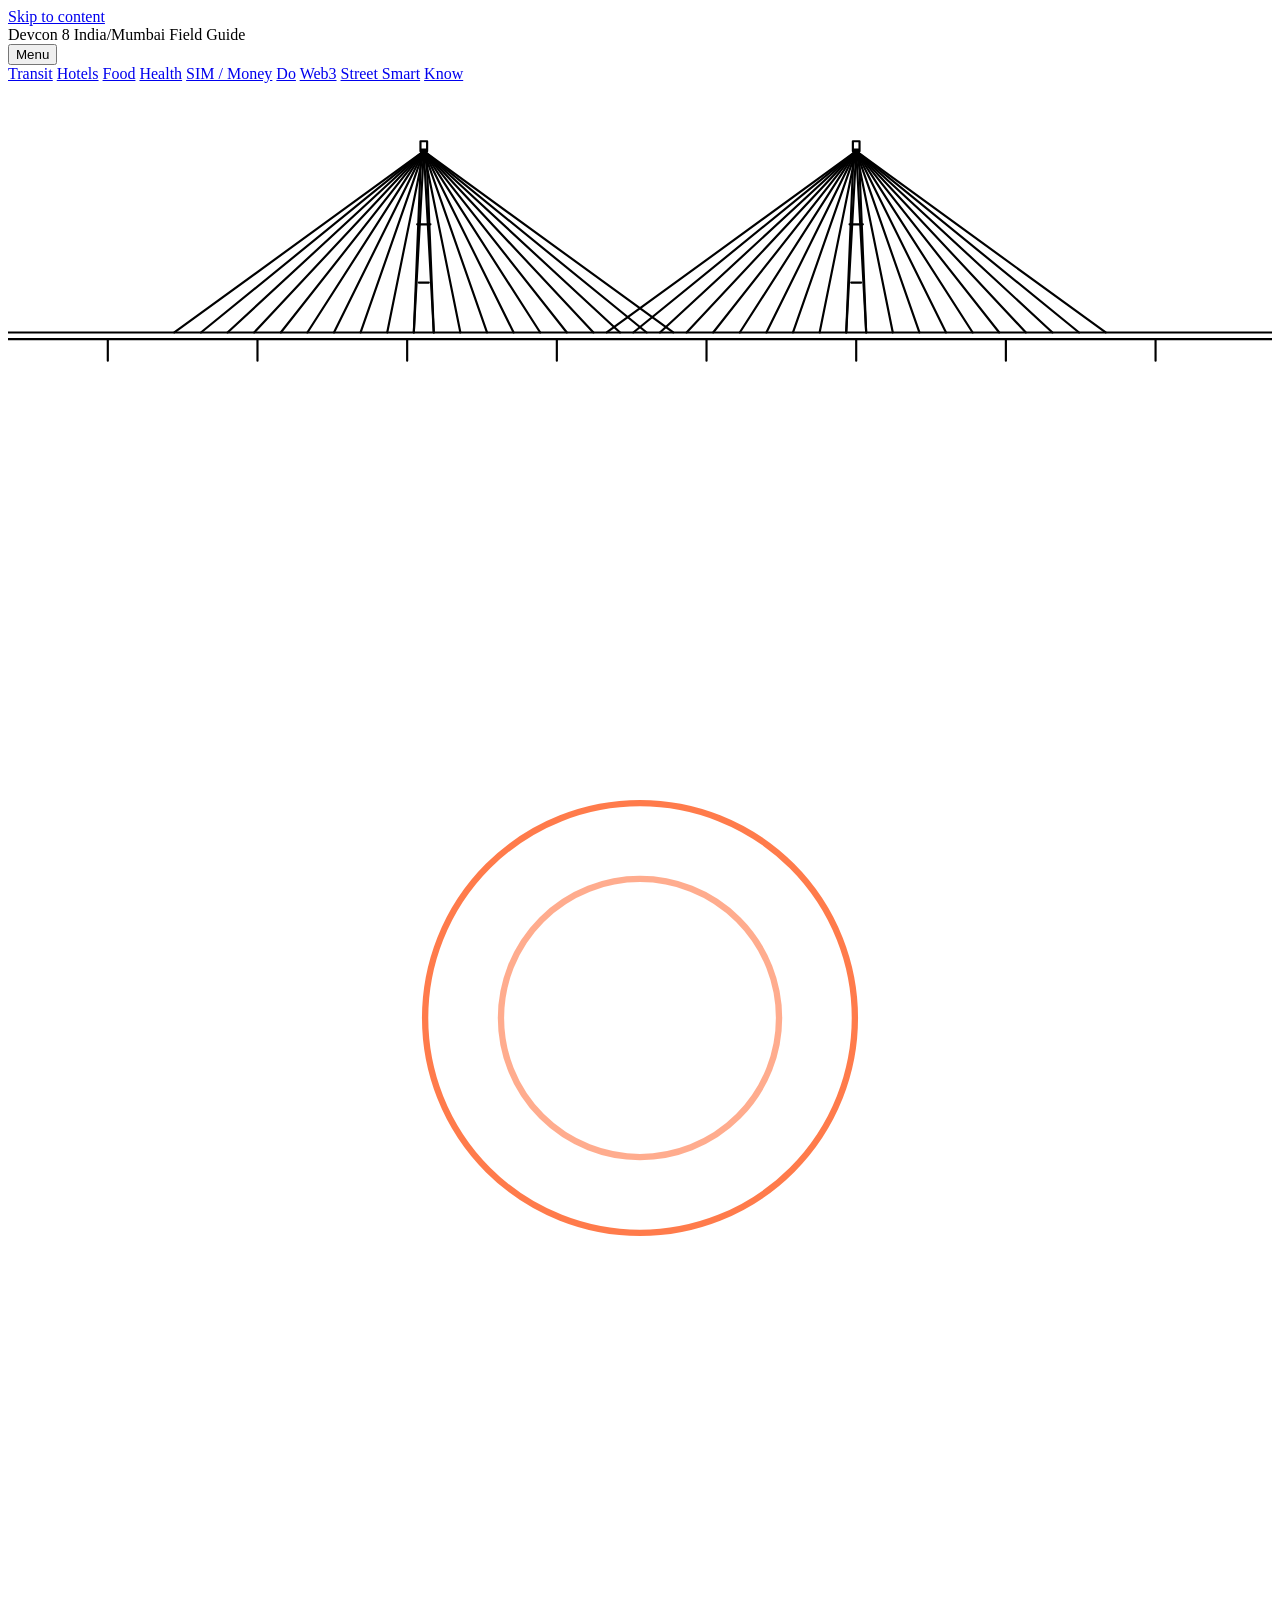
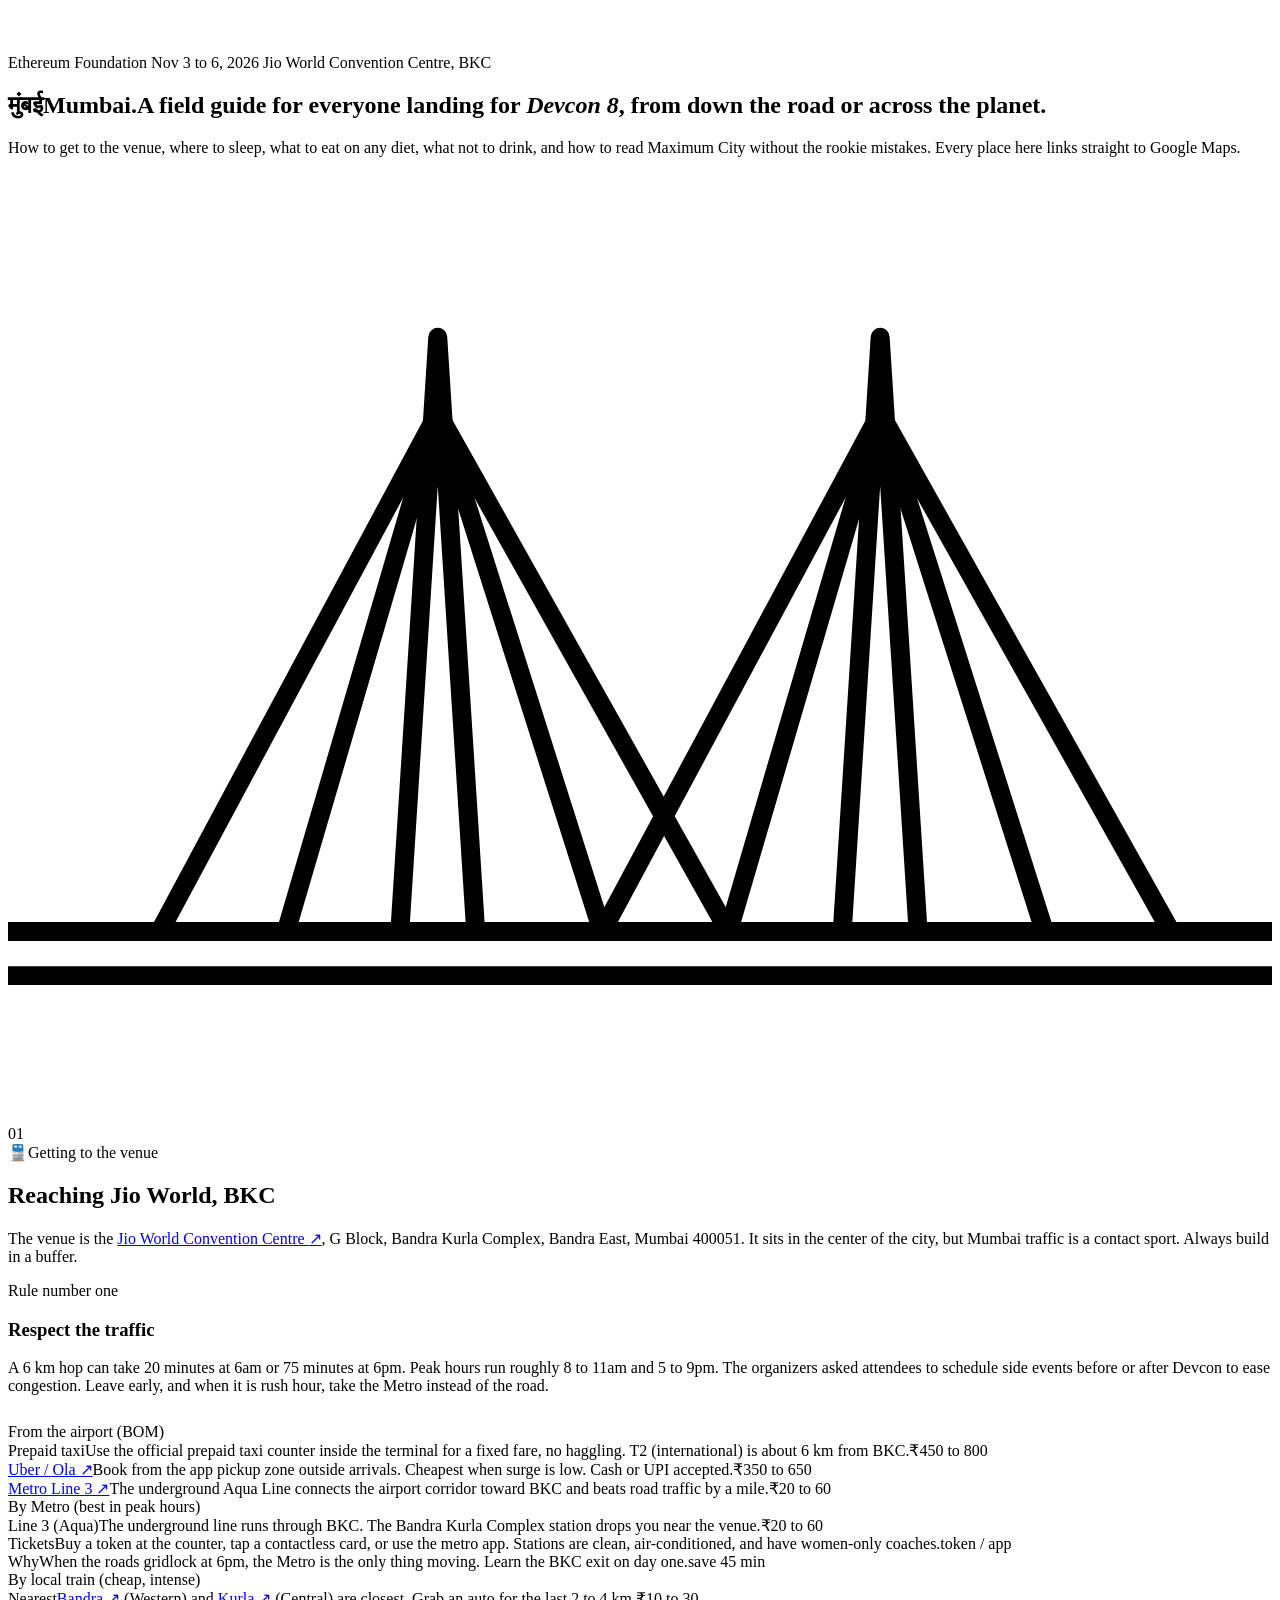
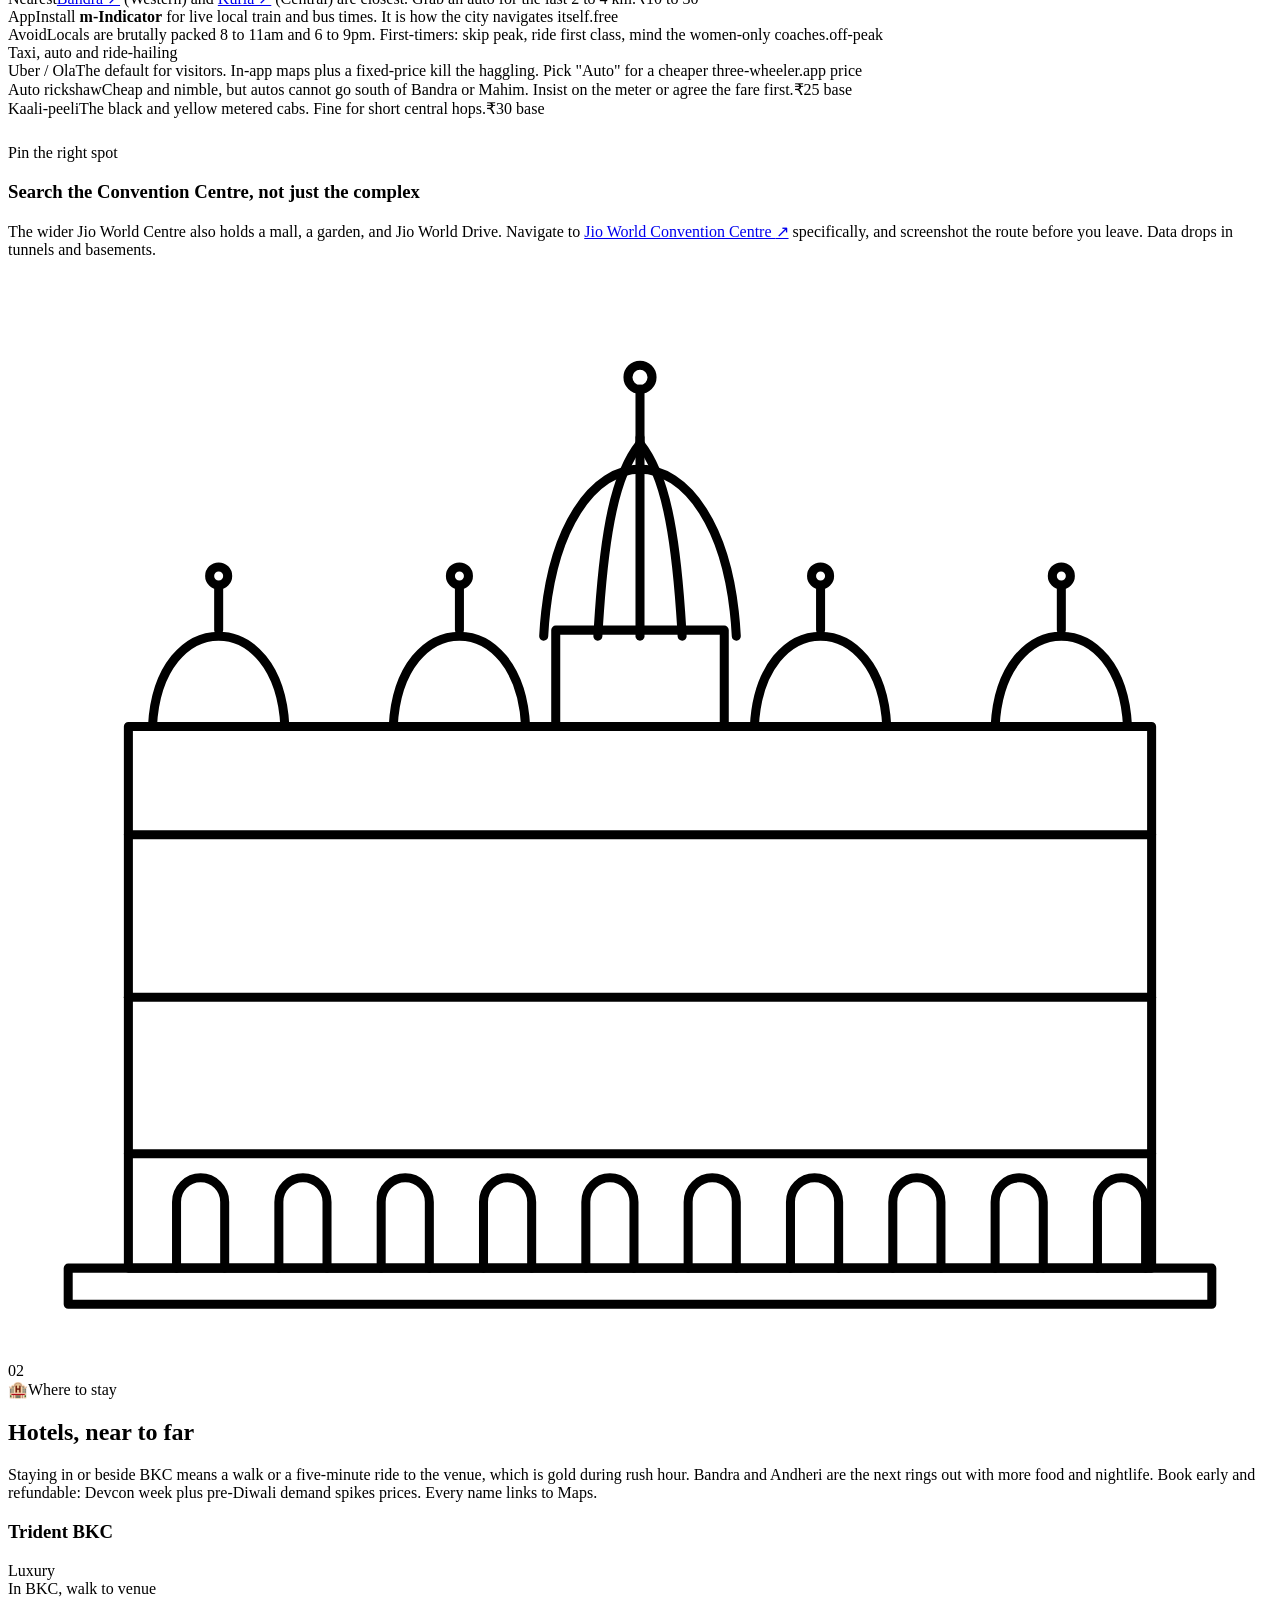
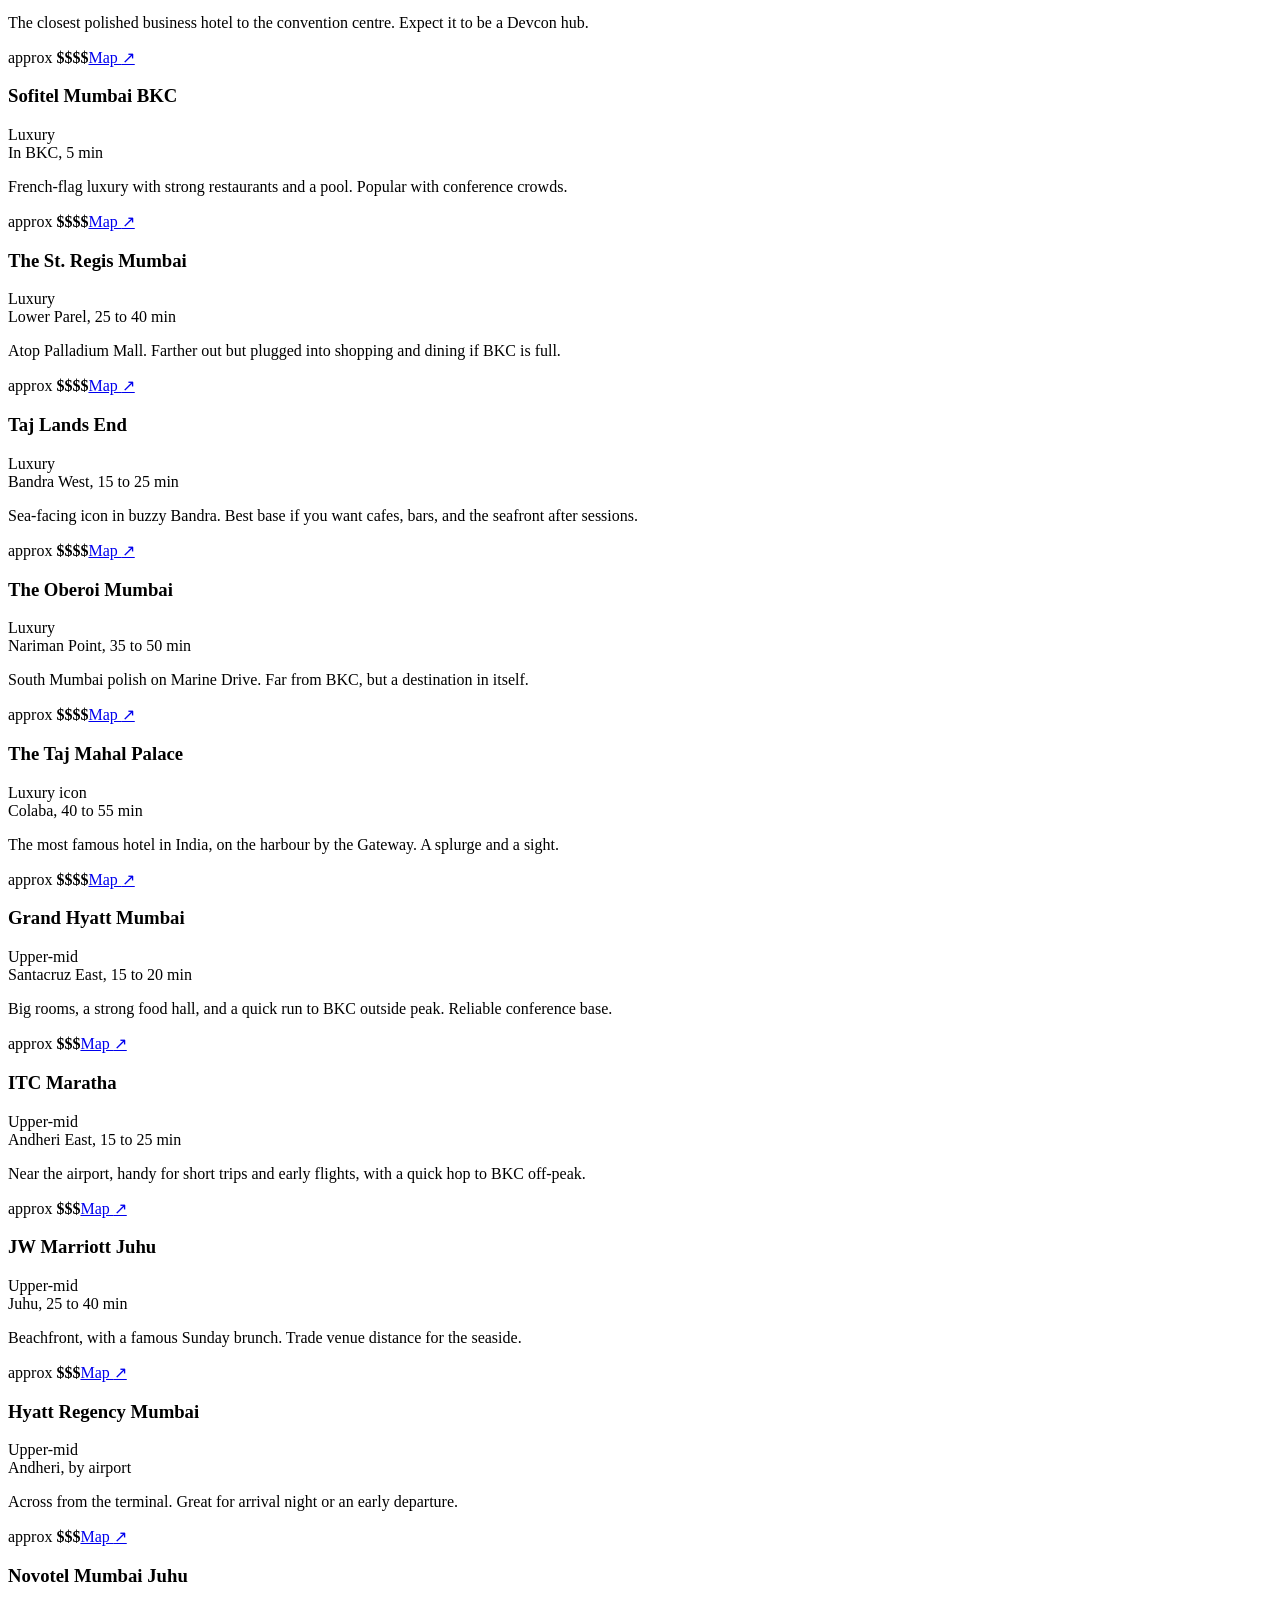
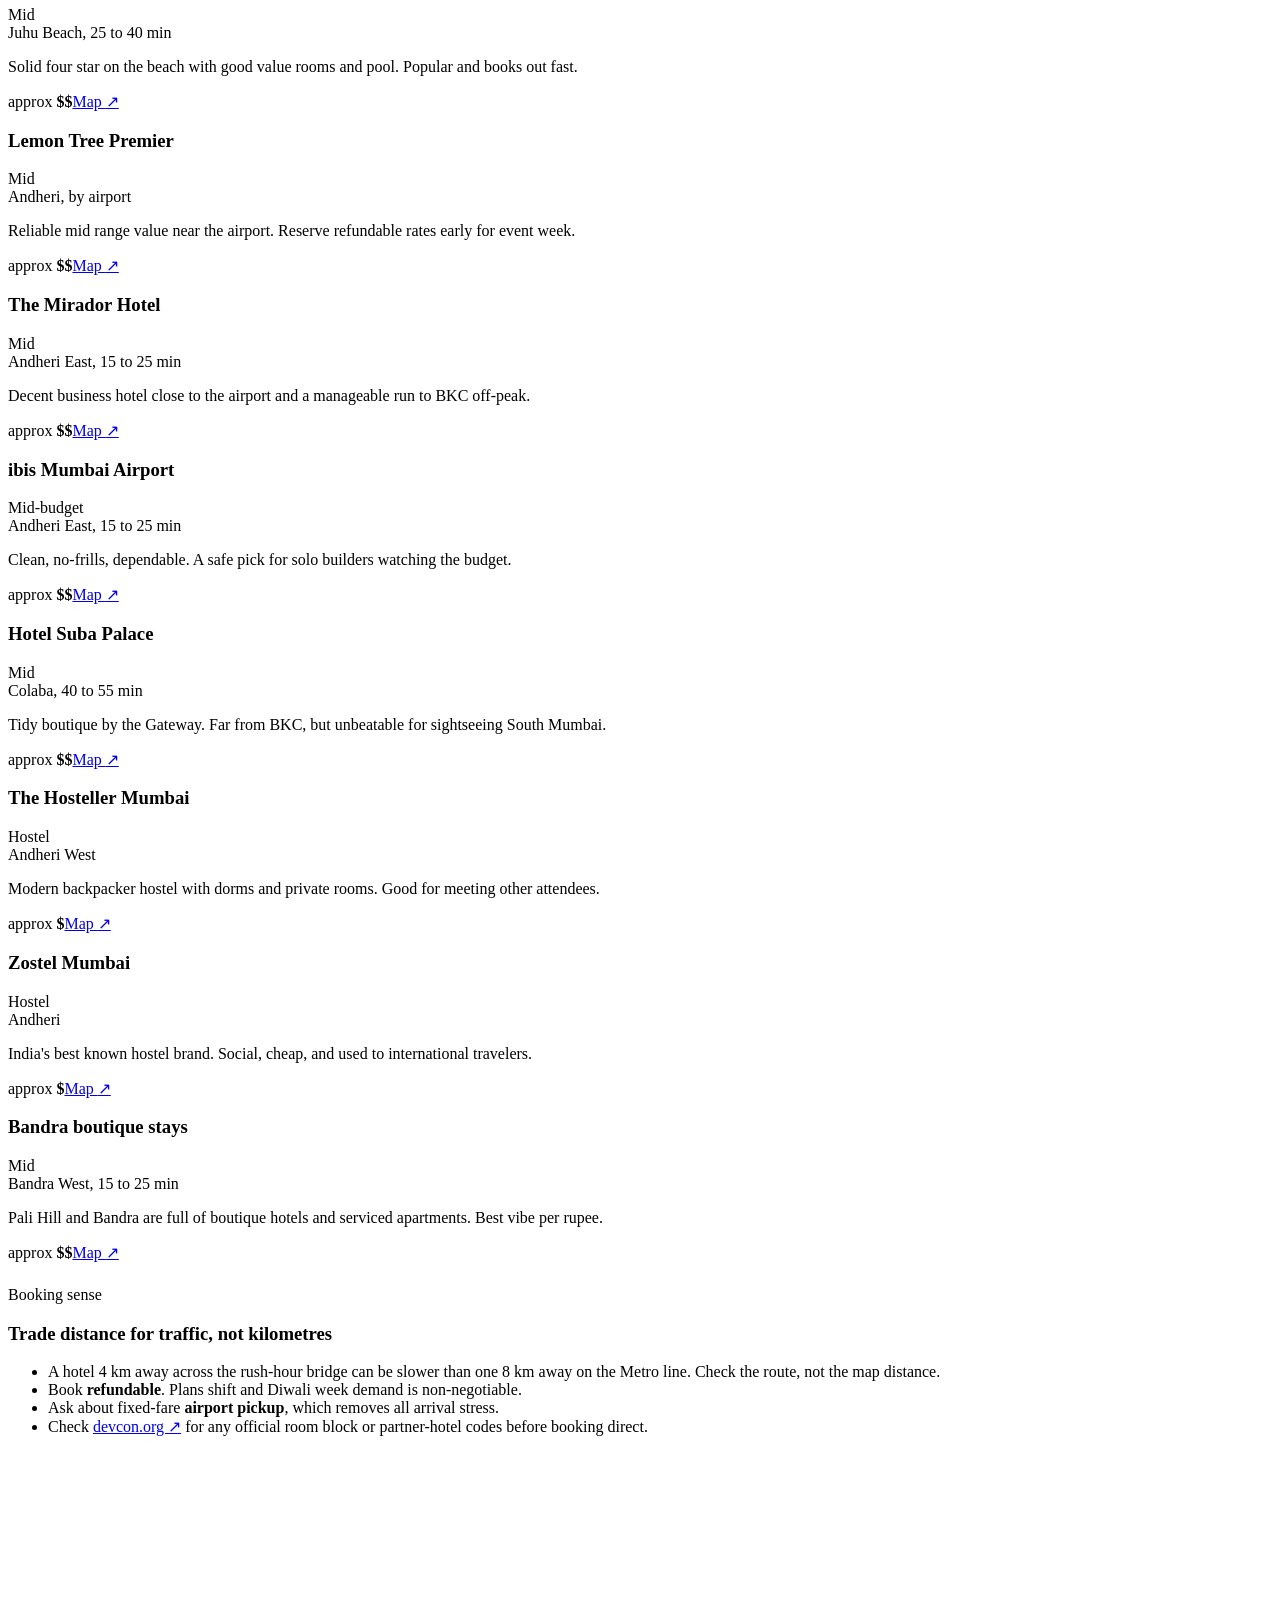
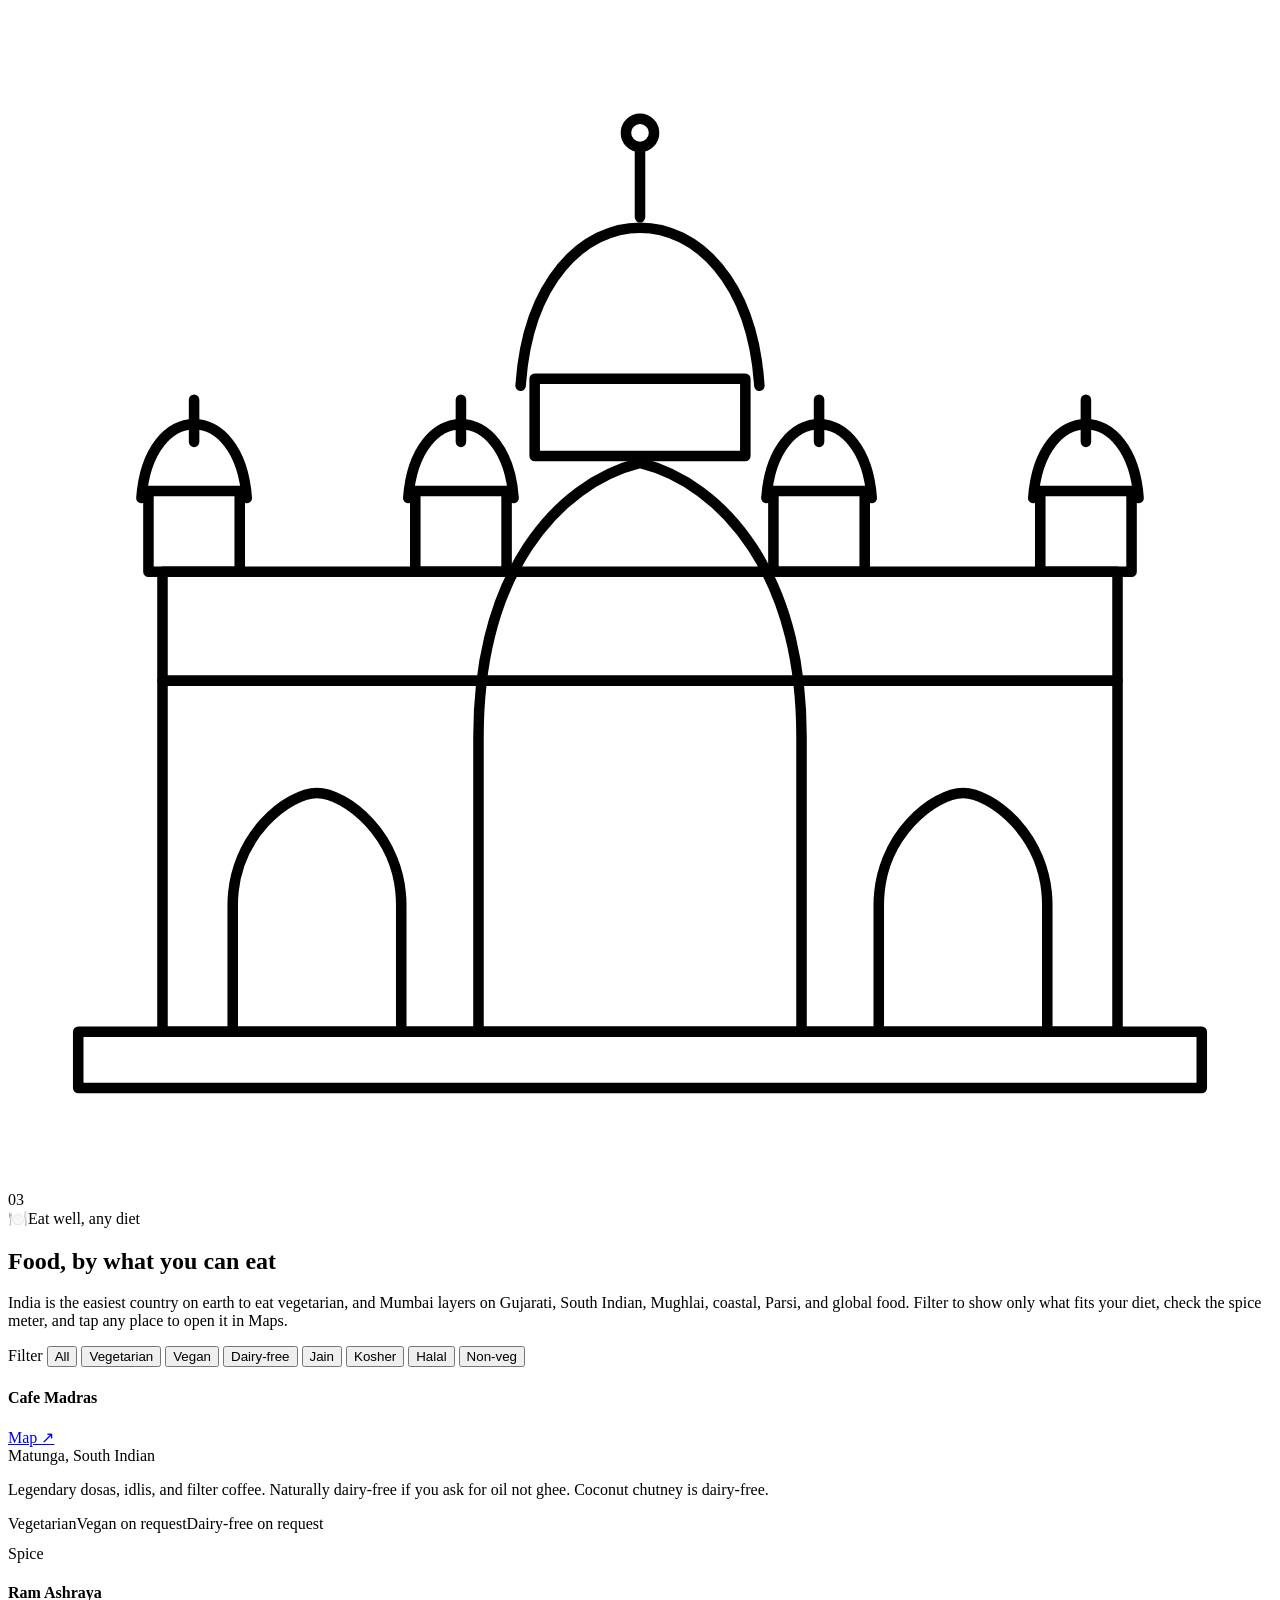
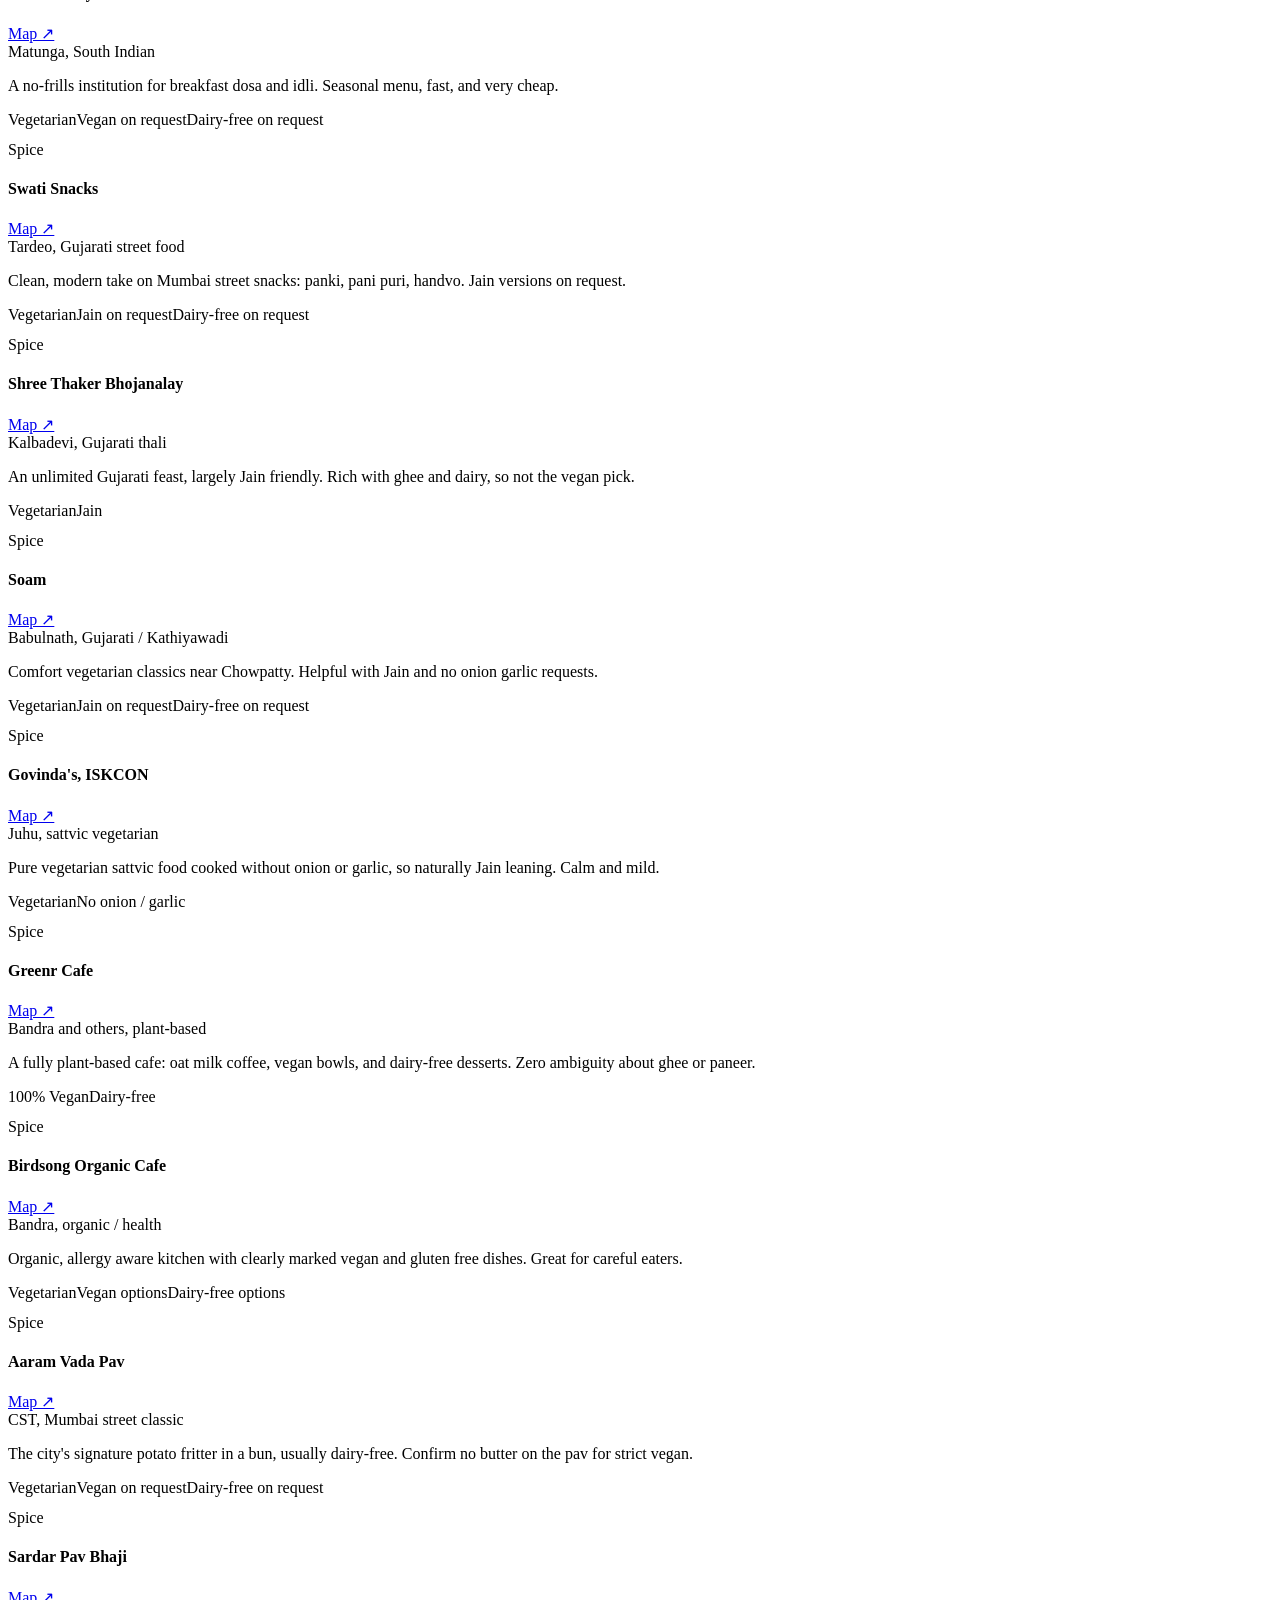
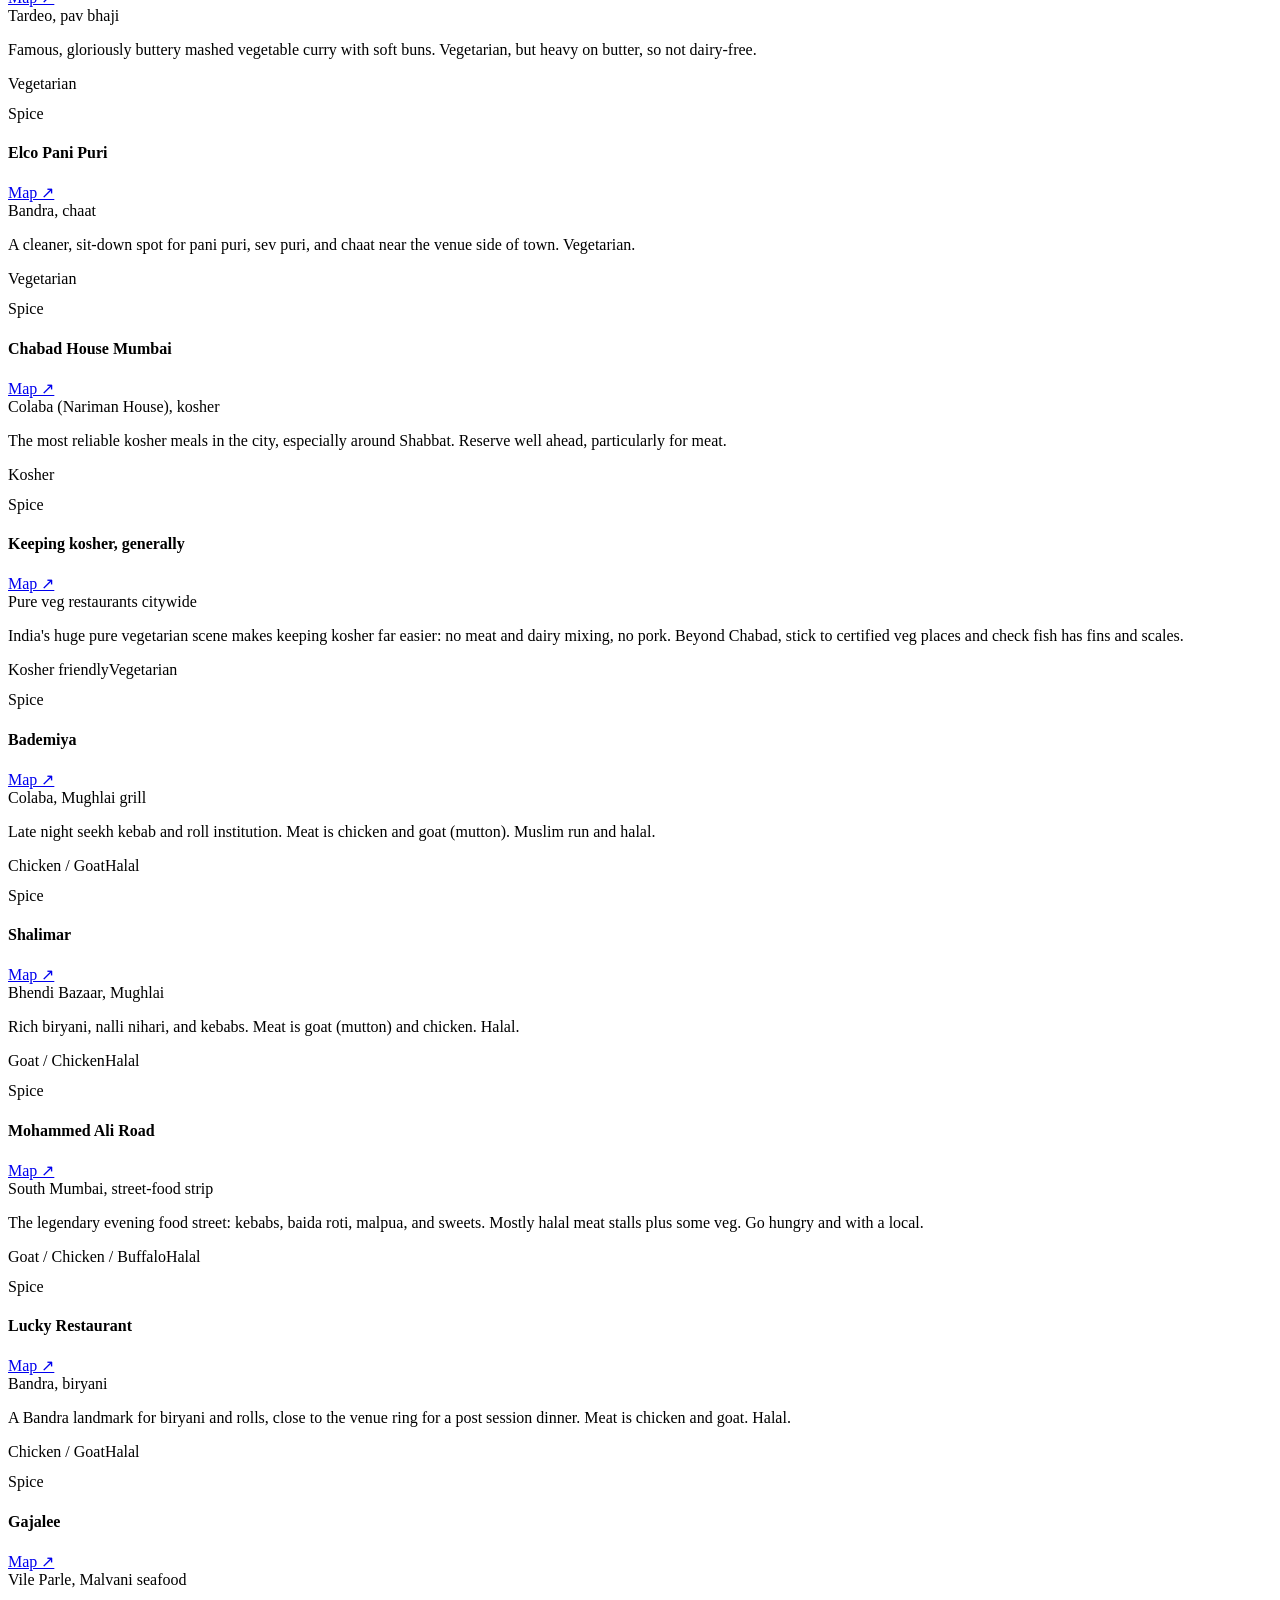
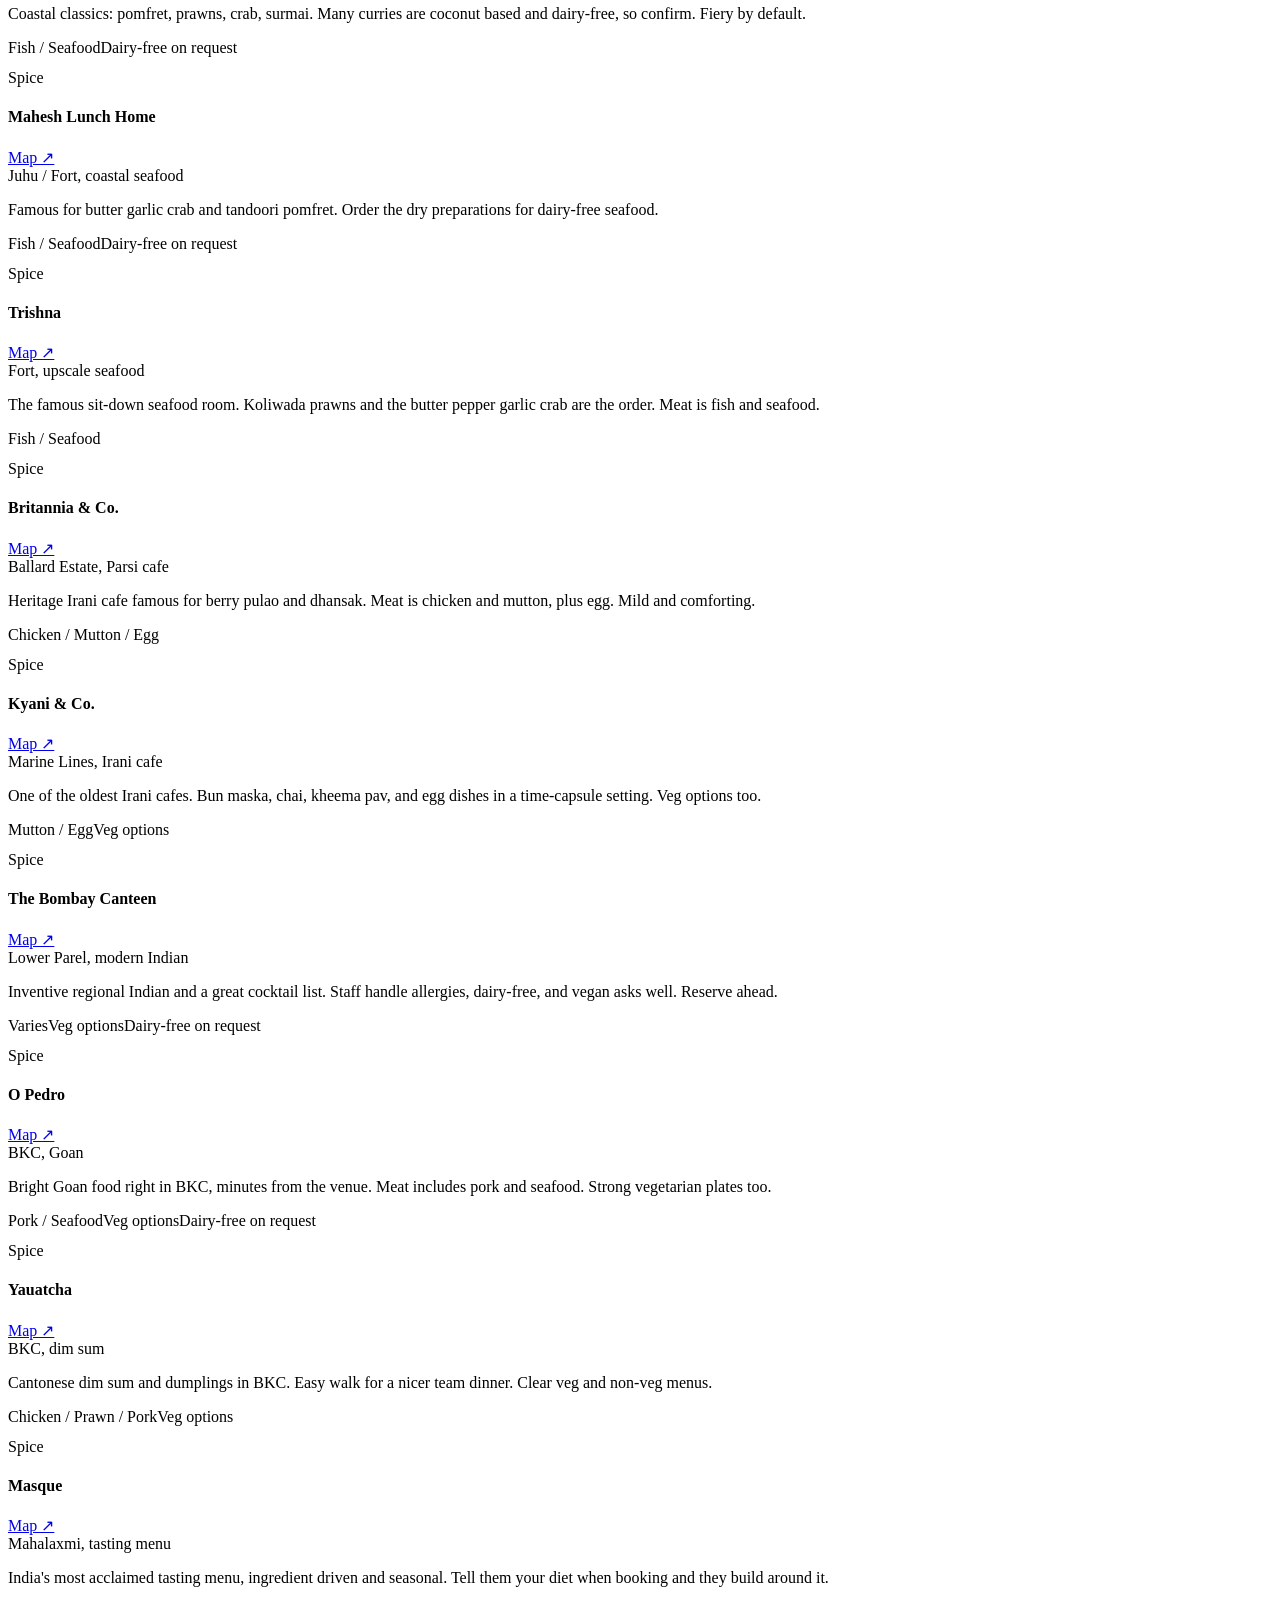
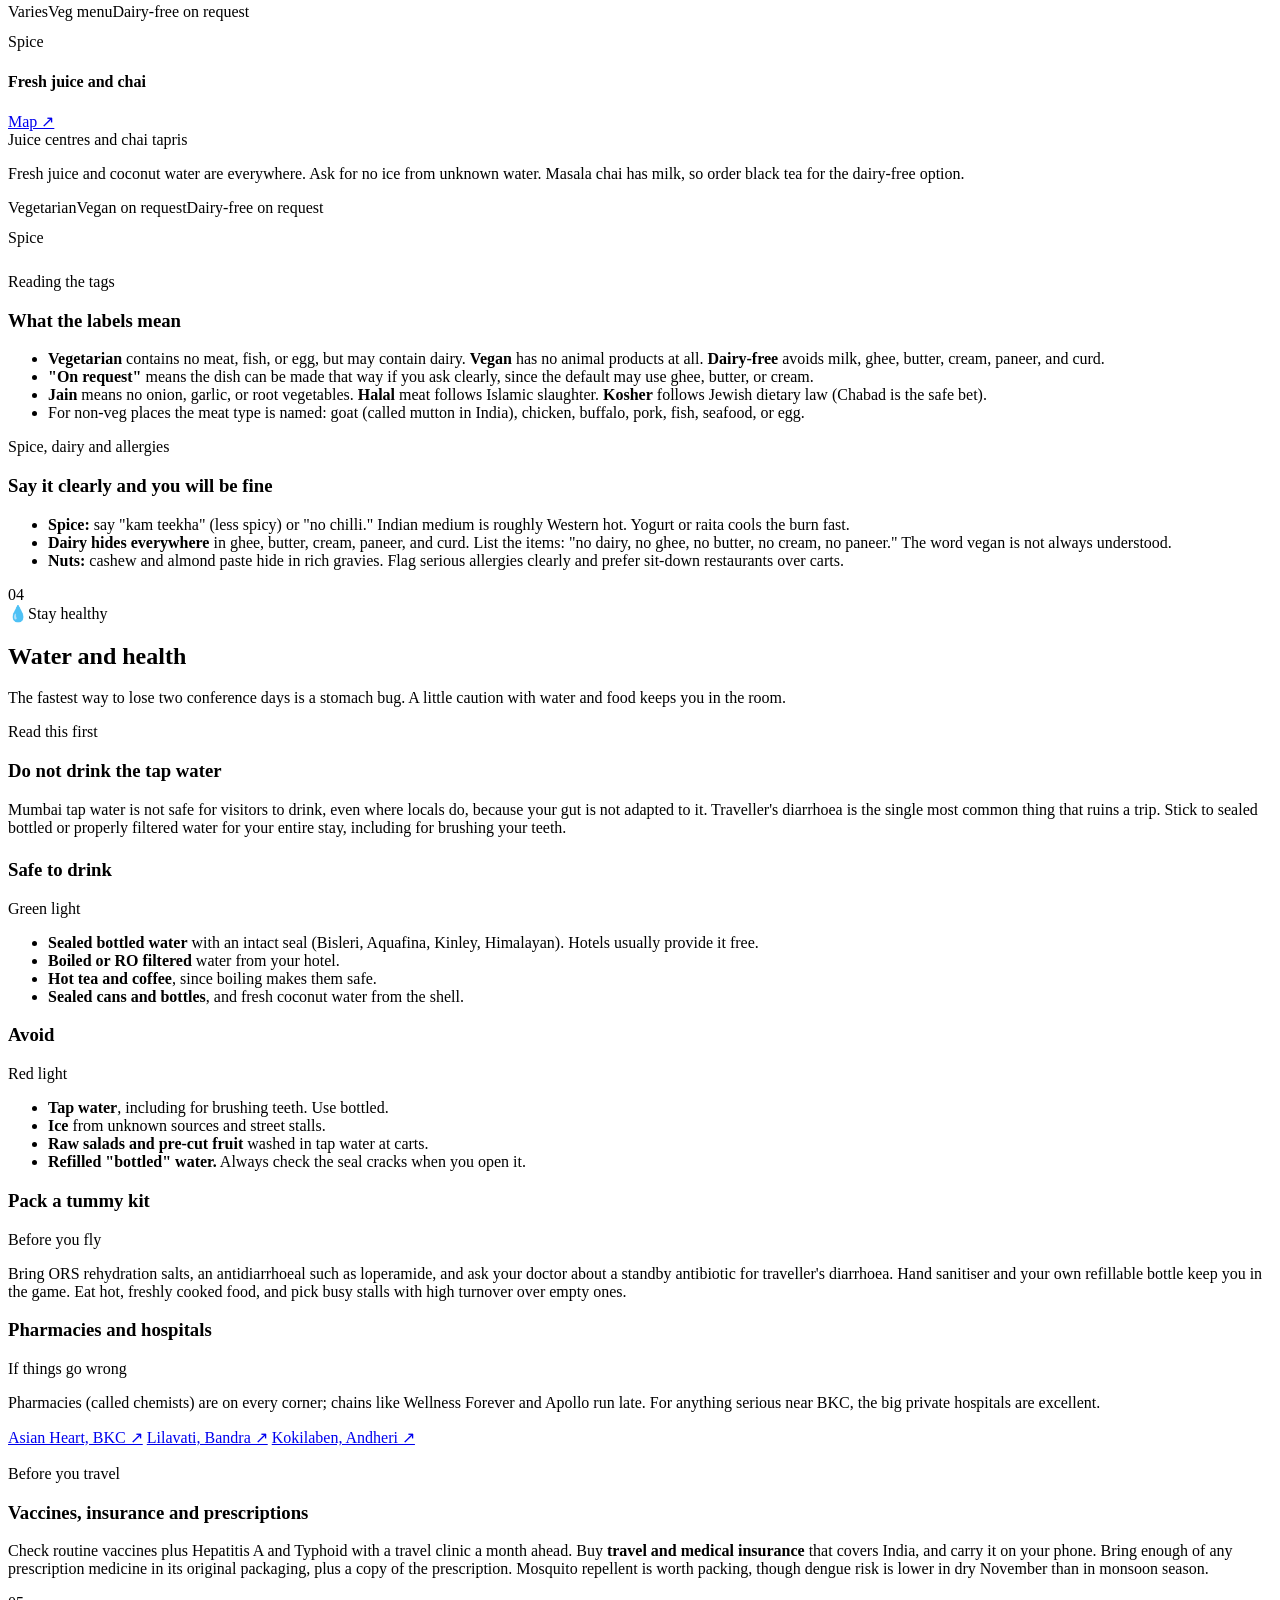
==== index.html @ 90d19c1c "Add Open Graph / Twitter preview image (with Devcon logo)" ====
<!DOCTYPE html>
<html lang="en">
<head>
<meta charset="UTF-8" />
<meta name="viewport" content="width=device-width, initial-scale=1.0" />
<title>Devcon 8 India / Mumbai Field Guide</title>
<meta name="description" content="The unofficial attendee field guide for Devcon 8, Mumbai, India. Nov 3 to 6, 2026 at Jio World Convention Centre, BKC. Hotels, transit, food by diet, SIM and money, water and health, things to do, Web3-in-India, and street smarts. Every place links to Google Maps." />
<meta property="og:type" content="website" />
<meta property="og:site_name" content="Devcon 8 Mumbai Field Guide" />
<meta property="og:url" content="https://sahilsen.github.io/devcon8-guide/" />
<meta property="og:title" content="Devcon 8 India: Mumbai Field Guide" />
<meta property="og:description" content="The unofficial attendee guide to Mumbai for Devcon 8. Getting around, hotels, food by diet, safety, and more, with read-aloud and high-contrast accessibility." />
<meta property="og:image" content="https://sahilsen.github.io/devcon8-guide/og.png" />
<meta property="og:image:width" content="1200" />
<meta property="og:image:height" content="630" />
<meta property="og:image:alt" content="Devcon 8 India, Mumbai field guide" />
<meta name="twitter:card" content="summary_large_image" />
<meta name="twitter:title" content="Devcon 8 India: Mumbai Field Guide" />
<meta name="twitter:description" content="The unofficial Mumbai guide for Devcon 8, with read-aloud and high-contrast accessibility." />
<meta name="twitter:image" content="https://sahilsen.github.io/devcon8-guide/og.png" />
<link rel="preconnect" href="https://fonts.googleapis.com" />
<link rel="preconnect" href="https://fonts.gstatic.com" crossorigin />
<link href="https://fonts.googleapis.com/css2?family=Space+Grotesk:wght@400;500;700&family=Space+Mono:wght@400;700&family=Inter:wght@400;500;600;700&family=Mukta:wght@800&display=swap" rel="stylesheet" />
<link rel="stylesheet" href="styles.css?v=17" />
</head>
<body>
<a class="skip" href="#main">Skip to content</a>

<!-- water-ripple filter for the Marathi title shadow -->
<svg width="0" height="0" style="position:absolute" aria-hidden="true">
  <filter id="water">
    <feTurbulence type="fractalNoise" baseFrequency="0.011 0.035" numOctaves="2" seed="4" result="n">
      <animate attributeName="baseFrequency" dur="7s" values="0.011 0.03;0.015 0.05;0.011 0.03" repeatCount="indefinite"/>
    </feTurbulence>
    <feDisplacementMap in="SourceGraphic" in2="n" scale="13" xChannelSelector="R" yChannelSelector="G"/>
  </filter>
</svg>

<!-- NAV -->
<header class="nav">
  <div class="wrap nav-inner">
    <div class="brand"><span class="dc">Devcon 8 India</span><span class="sep">/</span><span class="pl">Mumbai Field Guide</span></div>
    <button class="nav-toggle" id="navToggle" aria-label="Open menu" aria-expanded="false" aria-controls="navLinks">Menu</button>
    <nav class="nav-links" id="navLinks" aria-label="Primary">
      <a href="#getting">Transit</a>
      <a href="#stay">Hotels</a>
      <a href="#food">Food</a>
      <a href="#water">Health</a>
      <a href="#sim">SIM / Money</a>
      <a href="#see">Do</a>
      <a href="#builders">Web3</a>
      <a href="#street">Street Smart</a>
      <a href="#know">Know</a>
    </nav>
  </div>
</header>

<main id="main" tabindex="-1">

<!-- HERO -->
<section class="hero">
  <!-- Bandra-Worli Sea Link -->
  <svg class="landmark" viewBox="0 0 1520 360" fill="none" stroke="currentColor" stroke-width="2.6" stroke-linejoin="round" stroke-linecap="round" aria-hidden="true">
    <line x1="0" y1="300" x2="1520" y2="300"/>
    <line x1="0" y1="308" x2="1520" y2="308"/>
    <line x1="120" y1="308" x2="120" y2="334"/><line x1="300" y1="308" x2="300" y2="334"/><line x1="480" y1="308" x2="480" y2="334"/><line x1="660" y1="308" x2="660" y2="334"/><line x1="840" y1="308" x2="840" y2="334"/><line x1="1020" y1="308" x2="1020" y2="334"/><line x1="1200" y1="308" x2="1200" y2="334"/><line x1="1380" y1="308" x2="1380" y2="334"/>
    <!-- pylon 1 -->
    <path d="M488 300 L497 80 L503 80 L512 300"/>
    <line x1="492" y1="170" x2="508" y2="170"/><line x1="494" y1="240" x2="506" y2="240"/>
    <rect x="496" y="70" width="8" height="12"/>
    <line x1="500" y1="82" x2="200" y2="300"/><line x1="500" y1="82" x2="232" y2="300"/><line x1="500" y1="82" x2="264" y2="300"/><line x1="500" y1="82" x2="296" y2="300"/><line x1="500" y1="82" x2="328" y2="300"/><line x1="500" y1="82" x2="360" y2="300"/><line x1="500" y1="82" x2="392" y2="300"/><line x1="500" y1="82" x2="424" y2="300"/><line x1="500" y1="82" x2="456" y2="300"/><line x1="500" y1="82" x2="488" y2="300"/><line x1="500" y1="82" x2="512" y2="300"/><line x1="500" y1="82" x2="544" y2="300"/><line x1="500" y1="82" x2="576" y2="300"/><line x1="500" y1="82" x2="608" y2="300"/><line x1="500" y1="82" x2="640" y2="300"/><line x1="500" y1="82" x2="672" y2="300"/><line x1="500" y1="82" x2="704" y2="300"/><line x1="500" y1="82" x2="736" y2="300"/><line x1="500" y1="82" x2="768" y2="300"/><line x1="500" y1="82" x2="800" y2="300"/>
    <!-- pylon 2 -->
    <path d="M1008 300 L1017 80 L1023 80 L1032 300"/>
    <line x1="1012" y1="170" x2="1028" y2="170"/><line x1="1014" y1="240" x2="1026" y2="240"/>
    <rect x="1016" y="70" width="8" height="12"/>
    <line x1="1020" y1="82" x2="720" y2="300"/><line x1="1020" y1="82" x2="752" y2="300"/><line x1="1020" y1="82" x2="784" y2="300"/><line x1="1020" y1="82" x2="816" y2="300"/><line x1="1020" y1="82" x2="848" y2="300"/><line x1="1020" y1="82" x2="880" y2="300"/><line x1="1020" y1="82" x2="912" y2="300"/><line x1="1020" y1="82" x2="944" y2="300"/><line x1="1020" y1="82" x2="976" y2="300"/><line x1="1020" y1="82" x2="1008" y2="300"/><line x1="1020" y1="82" x2="1032" y2="300"/><line x1="1020" y1="82" x2="1064" y2="300"/><line x1="1020" y1="82" x2="1096" y2="300"/><line x1="1020" y1="82" x2="1128" y2="300"/><line x1="1020" y1="82" x2="1160" y2="300"/><line x1="1020" y1="82" x2="1192" y2="300"/><line x1="1020" y1="82" x2="1224" y2="300"/><line x1="1020" y1="82" x2="1256" y2="300"/><line x1="1020" y1="82" x2="1288" y2="300"/><line x1="1020" y1="82" x2="1320" y2="300"/>
  </svg>
  <svg class="sunburst" viewBox="0 0 200 200" aria-hidden="true">
    <g stroke="#ff5a1f" stroke-width="0.8" opacity="0.55">
      <!-- radiating rays -->
      <g id="rays"></g>
    </g>
    <circle cx="100" cy="100" r="34" fill="none" stroke="#ff5a1f" stroke-width="1" opacity="0.8"/>
    <circle cx="100" cy="100" r="22" fill="none" stroke="#ff5a1f" stroke-width="1" opacity="0.5"/>
  </svg>
  <!-- floating Devcon-style shapes -->
  <span class="shape s-ring" aria-hidden="true"></span>
  <span class="shape s-dot" aria-hidden="true"></span>
  <span class="shape s-diamond" aria-hidden="true"></span>
  <span class="shape s-tri" aria-hidden="true"></span>
  <div class="wrap">
    <div class="hero-kicker mono"><span class="dotx"></span> Ethereum Foundation <span class="dotx"></span> Nov 3 to 6, 2026 <span class="dotx"></span> Jio World Convention Centre, BKC</div>
    <h1><span class="city"><span class="echo" aria-hidden="true">मुंबई</span><span class="latin">Mumbai.</span></span><span class="sub">A field guide for everyone landing for <em>Devcon&nbsp;8</em>, from down the road or across the planet.</span></h1>
    <p class="hero-lede">How to get to the venue, where to sleep, what to eat on any diet, what not to drink, and how to read Maximum City without the rookie mistakes. Every place here links straight to Google Maps.</p>
  </div>
  <div class="ticker" aria-hidden="true">
    <div class="ticker-track" id="ticker"></div>
  </div>
</section>

<!-- 01 GETTING THERE -->
<section class="block" id="getting">
  <!-- Bandra-Worli Sea Link -->
  <svg class="landmark lm-small lm-r" viewBox="0 0 200 150" fill="none" stroke="currentColor" stroke-width="3" stroke-linejoin="round" stroke-linecap="round" aria-hidden="true" stroke-width="2.6">
    <line x1="0" y1="120" x2="200" y2="120"/><line x1="0" y1="127" x2="200" y2="127"/>
    <path d="M62 120 L68 26 L74 120"/>
    <line x1="68" y1="38" x2="24" y2="120"/><line x1="68" y1="38" x2="44" y2="120"/><line x1="68" y1="38" x2="94" y2="120"/><line x1="68" y1="38" x2="114" y2="120"/>
    <path d="M132 120 L138 26 L144 120"/>
    <line x1="138" y1="38" x2="94" y2="120"/><line x1="138" y1="38" x2="114" y2="120"/><line x1="138" y1="38" x2="164" y2="120"/><line x1="138" y1="38" x2="184" y2="120"/>
  </svg>
  <div class="wrap">
    <div class="sec-head">
      <div class="sec-index">01</div>
      <div>
        <div class="kicker"><span class="kic-ico" aria-hidden="true">🚆</span>Getting to the venue</div>
        <h2>Reaching Jio World, BKC</h2>
        <p class="lead">The venue is the <a class="maplink" target="_blank" rel="noopener" href="https://www.google.com/maps/search/?api=1&amp;query=Jio+World+Convention+Centre+BKC+Mumbai">Jio World Convention Centre <span class="arr">↗</span></a>, G Block, Bandra Kurla Complex, Bandra East, Mumbai 400051. It sits in the center of the city, but Mumbai traffic is a contact sport. Always build in a buffer.</p>
      </div>
    </div>

    <div class="note warn" style="margin-bottom:28px">
      <span class="lbl">Rule number one</span>
      <h3>Respect the traffic</h3>
      <p>A 6 km hop can take 20 minutes at 6am or 75 minutes at 6pm. Peak hours run roughly 8 to 11am and 5 to 9pm. The organizers asked attendees to schedule side events before or after Devcon to ease congestion. Leave early, and when it is rush hour, take the Metro instead of the road.</p>
    </div>

    <div class="routes">
      <div class="route">
        <div class="from">From the airport (BOM)</div>
        <div class="opt"><span class="mode">Prepaid taxi</span><span class="desc">Use the official prepaid taxi counter inside the terminal for a fixed fare, no haggling. T2 (international) is about 6 km from BKC.</span><span class="cost">₹450 to 800</span></div>
        <div class="opt"><span class="mode"><a class="maplink" target="_blank" rel="noopener" href="https://www.uber.com/in/en/">Uber / Ola ↗</a></span><span class="desc">Book from the app pickup zone outside arrivals. Cheapest when surge is low. Cash or UPI accepted.</span><span class="cost">₹350 to 650</span></div>
        <div class="opt"><span class="mode"><a class="maplink" target="_blank" rel="noopener" href="https://www.mmrcl.com/">Metro Line 3 ↗</a></span><span class="desc">The underground Aqua Line connects the airport corridor toward BKC and beats road traffic by a mile.</span><span class="cost">₹20 to 60</span></div>
      </div>

      <div class="route">
        <div class="from">By Metro (best in peak hours)</div>
        <div class="opt"><span class="mode">Line 3 (Aqua)</span><span class="desc">The underground line runs through BKC. The Bandra Kurla Complex station drops you near the venue.</span><span class="cost">₹20 to 60</span></div>
        <div class="opt"><span class="mode">Tickets</span><span class="desc">Buy a token at the counter, tap a contactless card, or use the metro app. Stations are clean, air-conditioned, and have women-only coaches.</span><span class="cost">token / app</span></div>
        <div class="opt"><span class="mode">Why</span><span class="desc">When the roads gridlock at 6pm, the Metro is the only thing moving. Learn the BKC exit on day one.</span><span class="cost">save 45 min</span></div>
      </div>

      <div class="route">
        <div class="from">By local train (cheap, intense)</div>
        <div class="opt"><span class="mode">Nearest</span><span class="desc"><a class="maplink" target="_blank" rel="noopener" href="https://www.google.com/maps/search/?api=1&amp;query=Bandra+railway+station+Mumbai">Bandra ↗</a> (Western) and <a class="maplink" target="_blank" rel="noopener" href="https://www.google.com/maps/search/?api=1&amp;query=Kurla+railway+station+Mumbai">Kurla ↗</a> (Central) are closest. Grab an auto for the last 2 to 4 km.</span><span class="cost">₹10 to 30</span></div>
        <div class="opt"><span class="mode">App</span><span class="desc">Install <b>m-Indicator</b> for live local train and bus times. It is how the city navigates itself.</span><span class="cost">free</span></div>
        <div class="opt"><span class="mode">Avoid</span><span class="desc">Locals are brutally packed 8 to 11am and 6 to 9pm. First-timers: skip peak, ride first class, mind the women-only coaches.</span><span class="cost">off-peak</span></div>
      </div>

      <div class="route">
        <div class="from">Taxi, auto and ride-hailing</div>
        <div class="opt"><span class="mode">Uber / Ola</span><span class="desc">The default for visitors. In-app maps plus a fixed-price kill the haggling. Pick "Auto" for a cheaper three-wheeler.</span><span class="cost">app price</span></div>
        <div class="opt"><span class="mode">Auto rickshaw</span><span class="desc">Cheap and nimble, but autos cannot go south of Bandra or Mahim. Insist on the meter or agree the fare first.</span><span class="cost">₹25 base</span></div>
        <div class="opt"><span class="mode">Kaali-peeli</span><span class="desc">The black and yellow metered cabs. Fine for short central hops.</span><span class="cost">₹30 base</span></div>
      </div>
    </div>

    <div class="note" style="margin-top:26px">
      <span class="lbl">Pin the right spot</span>
      <h3>Search the Convention Centre, not just the complex</h3>
      <p>The wider Jio World Centre also holds a mall, a garden, and Jio World Drive. Navigate to <a class="maplink" target="_blank" rel="noopener" href="https://www.google.com/maps/search/?api=1&amp;query=Jio+World+Convention+Centre+BKC+Mumbai">Jio World Convention Centre <span class="arr">↗</span></a> specifically, and screenshot the route before you leave. Data drops in tunnels and basements.</p>
    </div>
  </div>
</section>

<!-- 02 HOTELS -->
<section class="block" id="stay">
  <!-- Taj Mahal Palace Hotel -->
  <svg class="landmark lm-feature lm-r" viewBox="0 0 420 360" fill="none" stroke="currentColor" stroke-width="3" stroke-linejoin="round" stroke-linecap="round" aria-hidden="true">
    <rect x="20" y="330" width="380" height="12"/>
    <rect x="40" y="150" width="340" height="180"/>
    <rect x="182" y="118" width="56" height="32"/>
    <path d="M178 120 C182 46 238 46 242 120"/>
    <line x1="210" y1="58" x2="210" y2="38"/><circle cx="210" cy="34" r="4"/>
    <path d="M210 120 L210 54"/><path d="M196 120 C198 84 202 66 210 56"/><path d="M224 120 C222 84 218 66 210 56"/>
    <path d="M48 150 C50 110 90 110 92 150"/><line x1="70" y1="118" x2="70" y2="104"/><circle cx="70" cy="100" r="3"/><path d="M128 150 C130 110 170 110 172 150"/><line x1="150" y1="118" x2="150" y2="104"/><circle cx="150" cy="100" r="3"/><path d="M248 150 C250 110 290 110 292 150"/><line x1="270" y1="118" x2="270" y2="104"/><circle cx="270" cy="100" r="3"/><path d="M328 150 C330 110 370 110 372 150"/><line x1="350" y1="118" x2="350" y2="104"/><circle cx="350" cy="100" r="3"/>
    <line x1="40" y1="186" x2="380" y2="186"/><line x1="40" y1="240" x2="380" y2="240"/><line x1="40" y1="292" x2="380" y2="292"/>
    <path d="M56 330 v-22 a8 8 0 0 1 16 0 v22"/><path d="M90 330 v-22 a8 8 0 0 1 16 0 v22"/><path d="M124 330 v-22 a8 8 0 0 1 16 0 v22"/><path d="M158 330 v-22 a8 8 0 0 1 16 0 v22"/><path d="M192 330 v-22 a8 8 0 0 1 16 0 v22"/><path d="M226 330 v-22 a8 8 0 0 1 16 0 v22"/><path d="M260 330 v-22 a8 8 0 0 1 16 0 v22"/><path d="M294 330 v-22 a8 8 0 0 1 16 0 v22"/><path d="M328 330 v-22 a8 8 0 0 1 16 0 v22"/><path d="M362 330 v-22 a8 8 0 0 1 16 0 v22"/>
  </svg>
  <div class="wrap">
    <div class="sec-head">
      <div class="sec-index">02</div>
      <div>
        <div class="kicker"><span class="kic-ico" aria-hidden="true">🏨</span>Where to stay</div>
        <h2>Hotels, near to far</h2>
        <p class="lead">Staying in or beside BKC means a walk or a five-minute ride to the venue, which is gold during rush hour. Bandra and Andheri are the next rings out with more food and nightlife. Book early and refundable: Devcon week plus pre-Diwali demand spikes prices. Every name links to Maps.</p>
      </div>
    </div>

    <div class="grid g3">
      <div class="cell"><div class="top"><h3>Trident BKC</h3><span class="tier">Luxury</span></div><div class="area">In BKC, walk to venue</div><p>The closest polished business hotel to the convention centre. Expect it to be a Devcon hub.</p><div class="foot"><span class="chip">approx <b>$$$$</b></span><a class="maplink" target="_blank" rel="noopener" href="https://www.google.com/maps/search/?api=1&amp;query=Trident+BKC+Mumbai">Map <span class="arr">↗</span></a></div></div>

      <div class="cell"><div class="top"><h3>Sofitel Mumbai BKC</h3><span class="tier">Luxury</span></div><div class="area">In BKC, 5 min</div><p>French-flag luxury with strong restaurants and a pool. Popular with conference crowds.</p><div class="foot"><span class="chip">approx <b>$$$$</b></span><a class="maplink" target="_blank" rel="noopener" href="https://www.google.com/maps/search/?api=1&amp;query=Sofitel+Mumbai+BKC">Map <span class="arr">↗</span></a></div></div>

      <div class="cell"><div class="top"><h3>The St. Regis Mumbai</h3><span class="tier">Luxury</span></div><div class="area">Lower Parel, 25 to 40 min</div><p>Atop Palladium Mall. Farther out but plugged into shopping and dining if BKC is full.</p><div class="foot"><span class="chip">approx <b>$$$$</b></span><a class="maplink" target="_blank" rel="noopener" href="https://www.google.com/maps/search/?api=1&amp;query=The+St.+Regis+Mumbai">Map <span class="arr">↗</span></a></div></div>

      <div class="cell"><div class="top"><h3>Taj Lands End</h3><span class="tier">Luxury</span></div><div class="area">Bandra West, 15 to 25 min</div><p>Sea-facing icon in buzzy Bandra. Best base if you want cafes, bars, and the seafront after sessions.</p><div class="foot"><span class="chip">approx <b>$$$$</b></span><a class="maplink" target="_blank" rel="noopener" href="https://www.google.com/maps/search/?api=1&amp;query=Taj+Lands+End+Bandra+Mumbai">Map <span class="arr">↗</span></a></div></div>

      <div class="cell"><div class="top"><h3>The Oberoi Mumbai</h3><span class="tier">Luxury</span></div><div class="area">Nariman Point, 35 to 50 min</div><p>South Mumbai polish on Marine Drive. Far from BKC, but a destination in itself.</p><div class="foot"><span class="chip">approx <b>$$$$</b></span><a class="maplink" target="_blank" rel="noopener" href="https://www.google.com/maps/search/?api=1&amp;query=The+Oberoi+Mumbai+Nariman+Point">Map <span class="arr">↗</span></a></div></div>

      <div class="cell"><div class="top"><h3>The Taj Mahal Palace</h3><span class="tier">Luxury icon</span></div><div class="area">Colaba, 40 to 55 min</div><p>The most famous hotel in India, on the harbour by the Gateway. A splurge and a sight.</p><div class="foot"><span class="chip">approx <b>$$$$</b></span><a class="maplink" target="_blank" rel="noopener" href="https://www.google.com/maps/search/?api=1&amp;query=The+Taj+Mahal+Palace+Colaba+Mumbai">Map <span class="arr">↗</span></a></div></div>

      <div class="cell"><div class="top"><h3>Grand Hyatt Mumbai</h3><span class="tier">Upper-mid</span></div><div class="area">Santacruz East, 15 to 20 min</div><p>Big rooms, a strong food hall, and a quick run to BKC outside peak. Reliable conference base.</p><div class="foot"><span class="chip">approx <b>$$$</b></span><a class="maplink" target="_blank" rel="noopener" href="https://www.google.com/maps/search/?api=1&amp;query=Grand+Hyatt+Mumbai+Santacruz">Map <span class="arr">↗</span></a></div></div>

      <div class="cell"><div class="top"><h3>ITC Maratha</h3><span class="tier">Upper-mid</span></div><div class="area">Andheri East, 15 to 25 min</div><p>Near the airport, handy for short trips and early flights, with a quick hop to BKC off-peak.</p><div class="foot"><span class="chip">approx <b>$$$</b></span><a class="maplink" target="_blank" rel="noopener" href="https://www.google.com/maps/search/?api=1&amp;query=ITC+Maratha+Andheri+Mumbai">Map <span class="arr">↗</span></a></div></div>

      <div class="cell"><div class="top"><h3>JW Marriott Juhu</h3><span class="tier">Upper-mid</span></div><div class="area">Juhu, 25 to 40 min</div><p>Beachfront, with a famous Sunday brunch. Trade venue distance for the seaside.</p><div class="foot"><span class="chip">approx <b>$$$</b></span><a class="maplink" target="_blank" rel="noopener" href="https://www.google.com/maps/search/?api=1&amp;query=JW+Marriott+Mumbai+Juhu">Map <span class="arr">↗</span></a></div></div>

      <div class="cell"><div class="top"><h3>Hyatt Regency Mumbai</h3><span class="tier">Upper-mid</span></div><div class="area">Andheri, by airport</div><p>Across from the terminal. Great for arrival night or an early departure.</p><div class="foot"><span class="chip">approx <b>$$$</b></span><a class="maplink" target="_blank" rel="noopener" href="https://www.google.com/maps/search/?api=1&amp;query=Hyatt+Regency+Mumbai+airport">Map <span class="arr">↗</span></a></div></div>

      <div class="cell"><div class="top"><h3>Novotel Mumbai Juhu</h3><span class="tier">Mid</span></div><div class="area">Juhu Beach, 25 to 40 min</div><p>Solid four star on the beach with good value rooms and pool. Popular and books out fast.</p><div class="foot"><span class="chip">approx <b>$$</b></span><a class="maplink" target="_blank" rel="noopener" href="https://www.google.com/maps/search/?api=1&amp;query=Novotel+Mumbai+Juhu+Beach">Map <span class="arr">↗</span></a></div></div>

      <div class="cell"><div class="top"><h3>Lemon Tree Premier</h3><span class="tier">Mid</span></div><div class="area">Andheri, by airport</div><p>Reliable mid range value near the airport. Reserve refundable rates early for event week.</p><div class="foot"><span class="chip">approx <b>$$</b></span><a class="maplink" target="_blank" rel="noopener" href="https://www.google.com/maps/search/?api=1&amp;query=Lemon+Tree+Premier+Mumbai+International+Airport">Map <span class="arr">↗</span></a></div></div>

      <div class="cell"><div class="top"><h3>The Mirador Hotel</h3><span class="tier">Mid</span></div><div class="area">Andheri East, 15 to 25 min</div><p>Decent business hotel close to the airport and a manageable run to BKC off-peak.</p><div class="foot"><span class="chip">approx <b>$$</b></span><a class="maplink" target="_blank" rel="noopener" href="https://www.google.com/maps/search/?api=1&amp;query=The+Mirador+Hotel+Andheri+Mumbai">Map <span class="arr">↗</span></a></div></div>

      <div class="cell"><div class="top"><h3>ibis Mumbai Airport</h3><span class="tier">Mid-budget</span></div><div class="area">Andheri East, 15 to 25 min</div><p>Clean, no-frills, dependable. A safe pick for solo builders watching the budget.</p><div class="foot"><span class="chip">approx <b>$$</b></span><a class="maplink" target="_blank" rel="noopener" href="https://www.google.com/maps/search/?api=1&amp;query=ibis+Mumbai+Airport+hotel">Map <span class="arr">↗</span></a></div></div>

      <div class="cell"><div class="top"><h3>Hotel Suba Palace</h3><span class="tier">Mid</span></div><div class="area">Colaba, 40 to 55 min</div><p>Tidy boutique by the Gateway. Far from BKC, but unbeatable for sightseeing South Mumbai.</p><div class="foot"><span class="chip">approx <b>$$</b></span><a class="maplink" target="_blank" rel="noopener" href="https://www.google.com/maps/search/?api=1&amp;query=Hotel+Suba+Palace+Colaba+Mumbai">Map <span class="arr">↗</span></a></div></div>

      <div class="cell"><div class="top"><h3>The Hosteller Mumbai</h3><span class="tier">Hostel</span></div><div class="area">Andheri West</div><p>Modern backpacker hostel with dorms and private rooms. Good for meeting other attendees.</p><div class="foot"><span class="chip">approx <b>$</b></span><a class="maplink" target="_blank" rel="noopener" href="https://www.google.com/maps/search/?api=1&amp;query=The+Hosteller+Mumbai+Andheri">Map <span class="arr">↗</span></a></div></div>

      <div class="cell"><div class="top"><h3>Zostel Mumbai</h3><span class="tier">Hostel</span></div><div class="area">Andheri</div><p>India's best known hostel brand. Social, cheap, and used to international travelers.</p><div class="foot"><span class="chip">approx <b>$</b></span><a class="maplink" target="_blank" rel="noopener" href="https://www.google.com/maps/search/?api=1&amp;query=Zostel+Mumbai">Map <span class="arr">↗</span></a></div></div>

      <div class="cell"><div class="top"><h3>Bandra boutique stays</h3><span class="tier">Mid</span></div><div class="area">Bandra West, 15 to 25 min</div><p>Pali Hill and Bandra are full of boutique hotels and serviced apartments. Best vibe per rupee.</p><div class="foot"><span class="chip">approx <b>$$</b></span><a class="maplink" target="_blank" rel="noopener" href="https://www.google.com/maps/search/?api=1&amp;query=boutique+hotels+Bandra+West+Mumbai">Map <span class="arr">↗</span></a></div></div>
    </div>

    <div class="note ok" style="margin-top:24px">
      <span class="lbl">Booking sense</span>
      <h3>Trade distance for traffic, not kilometres</h3>
      <ul>
        <li>A hotel 4 km away across the rush-hour bridge can be slower than one 8 km away on the Metro line. Check the route, not the map distance.</li>
        <li>Book <b>refundable</b>. Plans shift and Diwali week demand is non-negotiable.</li>
        <li>Ask about fixed-fare <b>airport pickup</b>, which removes all arrival stress.</li>
        <li>Check <a class="maplink" target="_blank" rel="noopener" href="https://devcon.org/en/">devcon.org ↗</a> for any official room block or partner-hotel codes before booking direct.</li>
      </ul>
    </div>
  </div>
</section>

<!-- 03 FOOD -->
<section class="block" id="food">
  <!-- Gateway of India -->
  <svg class="landmark lm-feature lm-l" viewBox="0 0 360 380" fill="none" stroke="currentColor" stroke-width="3" stroke-linejoin="round" stroke-linecap="round" aria-hidden="true">
    <rect x="20" y="336" width="320" height="16"/>
    <rect x="44" y="205" width="272" height="131"/>
    <path d="M134 336 L134 252 C134 206 156 180 180 174 C204 180 226 206 226 252 L226 336"/>
    <path d="M64 336 L64 300 C64 280 80 268 88 268 C96 268 112 280 112 300 L112 336"/>
    <path d="M248 336 L248 300 C248 280 264 268 272 268 C280 268 296 280 296 300 L296 336"/>
    <rect x="150" y="150" width="60" height="22"/>
    <path d="M146 152 C150 92 210 92 214 152"/>
    <line x1="180" y1="104" x2="180" y2="84"/><circle cx="180" cy="80" r="4"/>
    <rect x="40" y="182" width="26" height="23"/><path d="M38 184 C40 156 66 156 68 184"/><line x1="53" y1="168" x2="53" y2="156"/>
    <rect x="116" y="182" width="26" height="23"/><path d="M114 184 C116 156 142 156 144 184"/><line x1="129" y1="168" x2="129" y2="156"/>
    <rect x="218" y="182" width="26" height="23"/><path d="M216 184 C218 156 244 156 246 184"/><line x1="231" y1="168" x2="231" y2="156"/>
    <rect x="294" y="182" width="26" height="23"/><path d="M292 184 C294 156 320 156 322 184"/><line x1="307" y1="168" x2="307" y2="156"/>
    <line x1="44" y1="236" x2="316" y2="236"/>
  </svg>
  <div class="wrap">
    <div class="sec-head">
      <div class="sec-index">03</div>
      <div>
        <div class="kicker"><span class="kic-ico" aria-hidden="true">🍽️</span>Eat well, any diet</div>
        <h2>Food, by what you can eat</h2>
        <p class="lead">India is the easiest country on earth to eat vegetarian, and Mumbai layers on Gujarati, South Indian, Mughlai, coastal, Parsi, and global food. Filter to show only what fits your diet, check the spice meter, and tap any place to open it in Maps.</p>
      </div>
    </div>

    <div class="filterbar" id="filterbar">
      <span class="flabel">Filter</span>
      <button class="filter-btn" data-filter="all" aria-pressed="true">All</button>
      <button class="filter-btn" data-filter="veg" aria-pressed="false"><span class="dot" style="background:#1d7a3a"></span>Vegetarian</button>
      <button class="filter-btn" data-filter="vegan" aria-pressed="false"><span class="dot" style="background:#0c7a6c"></span>Vegan</button>
      <button class="filter-btn" data-filter="df" aria-pressed="false"><span class="dot" style="background:#3f37b8"></span>Dairy-free</button>
      <button class="filter-btn" data-filter="jain" aria-pressed="false"><span class="dot" style="background:#9a6000"></span>Jain</button>
      <button class="filter-btn" data-filter="kosher" aria-pressed="false"><span class="dot" style="background:#1f50b5"></span>Kosher</button>
      <button class="filter-btn" data-filter="halal" aria-pressed="false"><span class="dot" style="background:#1d7a4a"></span>Halal</button>
      <button class="filter-btn" data-filter="nonveg" aria-pressed="false"><span class="dot" style="background:#b01e57"></span>Non-veg</button>
    </div>

    <div class="food-grid" id="foodGrid">

      <div class="food" data-diet="veg vegan df jain">
        <div class="top"><h4>Cafe Madras</h4><a class="maplink" target="_blank" rel="noopener" href="https://www.google.com/maps/search/?api=1&amp;query=Cafe+Madras+Matunga+Mumbai">Map ↗</a></div>
        <div class="where">Matunga, South Indian</div>
        <p>Legendary dosas, idlis, and filter coffee. Naturally dairy-free if you ask for oil not ghee. Coconut chutney is dairy-free.</p>
        <div class="tags"><span class="tag veg">Vegetarian</span><span class="tag vegan">Vegan on request</span><span class="tag df">Dairy-free on request</span></div>
        <div class="foot" style="margin-top:12px"><span class="heat l2"><span class="hl">Spice</span><i></i><i></i><i></i></span></div>
      </div>

      <div class="food" data-diet="veg vegan df jain">
        <div class="top"><h4>Ram Ashraya</h4><a class="maplink" target="_blank" rel="noopener" href="https://www.google.com/maps/search/?api=1&amp;query=Ram+Ashraya+Matunga+Mumbai">Map ↗</a></div>
        <div class="where">Matunga, South Indian</div>
        <p>A no-frills institution for breakfast dosa and idli. Seasonal menu, fast, and very cheap.</p>
        <div class="tags"><span class="tag veg">Vegetarian</span><span class="tag vegan">Vegan on request</span><span class="tag df">Dairy-free on request</span></div>
        <div class="foot" style="margin-top:12px"><span class="heat l2"><span class="hl">Spice</span><i></i><i></i><i></i></span></div>
      </div>

      <div class="food" data-diet="veg jain df">
        <div class="top"><h4>Swati Snacks</h4><a class="maplink" target="_blank" rel="noopener" href="https://www.google.com/maps/search/?api=1&amp;query=Swati+Snacks+Tardeo+Mumbai">Map ↗</a></div>
        <div class="where">Tardeo, Gujarati street food</div>
        <p>Clean, modern take on Mumbai street snacks: panki, pani puri, handvo. Jain versions on request.</p>
        <div class="tags"><span class="tag veg">Vegetarian</span><span class="tag jain">Jain on request</span><span class="tag df">Dairy-free on request</span></div>
        <div class="foot" style="margin-top:12px"><span class="heat l2"><span class="hl">Spice</span><i></i><i></i><i></i></span></div>
      </div>

      <div class="food" data-diet="veg jain">
        <div class="top"><h4>Shree Thaker Bhojanalay</h4><a class="maplink" target="_blank" rel="noopener" href="https://www.google.com/maps/search/?api=1&amp;query=Shree+Thaker+Bhojanalay+Kalbadevi+Mumbai">Map ↗</a></div>
        <div class="where">Kalbadevi, Gujarati thali</div>
        <p>An unlimited Gujarati feast, largely Jain friendly. Rich with ghee and dairy, so not the vegan pick.</p>
        <div class="tags"><span class="tag veg">Vegetarian</span><span class="tag jain">Jain</span></div>
        <div class="foot" style="margin-top:12px"><span class="heat l2"><span class="hl">Spice</span><i></i><i></i><i></i></span></div>
      </div>

      <div class="food" data-diet="veg jain df">
        <div class="top"><h4>Soam</h4><a class="maplink" target="_blank" rel="noopener" href="https://www.google.com/maps/search/?api=1&amp;query=Soam+restaurant+Babulnath+Mumbai">Map ↗</a></div>
        <div class="where">Babulnath, Gujarati / Kathiyawadi</div>
        <p>Comfort vegetarian classics near Chowpatty. Helpful with Jain and no onion garlic requests.</p>
        <div class="tags"><span class="tag veg">Vegetarian</span><span class="tag jain">Jain on request</span><span class="tag df">Dairy-free on request</span></div>
        <div class="foot" style="margin-top:12px"><span class="heat l1"><span class="hl">Spice</span><i></i><i></i><i></i></span></div>
      </div>

      <div class="food" data-diet="veg jain">
        <div class="top"><h4>Govinda's, ISKCON</h4><a class="maplink" target="_blank" rel="noopener" href="https://www.google.com/maps/search/?api=1&amp;query=Govinda%27s+ISKCON+Juhu+Mumbai">Map ↗</a></div>
        <div class="where">Juhu, sattvic vegetarian</div>
        <p>Pure vegetarian sattvic food cooked without onion or garlic, so naturally Jain leaning. Calm and mild.</p>
        <div class="tags"><span class="tag veg">Vegetarian</span><span class="tag jain">No onion / garlic</span></div>
        <div class="foot" style="margin-top:12px"><span class="heat l1"><span class="hl">Spice</span><i></i><i></i><i></i></span></div>
      </div>

      <div class="food" data-diet="vegan df veg">
        <div class="top"><h4>Greenr Cafe</h4><a class="maplink" target="_blank" rel="noopener" href="https://www.google.com/maps/search/?api=1&amp;query=Greenr+Cafe+Mumbai">Map ↗</a></div>
        <div class="where">Bandra and others, plant-based</div>
        <p>A fully plant-based cafe: oat milk coffee, vegan bowls, and dairy-free desserts. Zero ambiguity about ghee or paneer.</p>
        <div class="tags"><span class="tag vegan">100% Vegan</span><span class="tag df">Dairy-free</span></div>
        <div class="foot" style="margin-top:12px"><span class="heat l1"><span class="hl">Spice</span><i></i><i></i><i></i></span></div>
      </div>

      <div class="food" data-diet="veg vegan df">
        <div class="top"><h4>Birdsong Organic Cafe</h4><a class="maplink" target="_blank" rel="noopener" href="https://www.google.com/maps/search/?api=1&amp;query=Birdsong+The+Organic+Cafe+Bandra+Mumbai">Map ↗</a></div>
        <div class="where">Bandra, organic / health</div>
        <p>Organic, allergy aware kitchen with clearly marked vegan and gluten free dishes. Great for careful eaters.</p>
        <div class="tags"><span class="tag veg">Vegetarian</span><span class="tag vegan">Vegan options</span><span class="tag df">Dairy-free options</span></div>
        <div class="foot" style="margin-top:12px"><span class="heat l1"><span class="hl">Spice</span><i></i><i></i><i></i></span></div>
      </div>

      <div class="food" data-diet="veg vegan df">
        <div class="top"><h4>Aaram Vada Pav</h4><a class="maplink" target="_blank" rel="noopener" href="https://www.google.com/maps/search/?api=1&amp;query=Aaram+Vada+Pav+CST+Mumbai">Map ↗</a></div>
        <div class="where">CST, Mumbai street classic</div>
        <p>The city's signature potato fritter in a bun, usually dairy-free. Confirm no butter on the pav for strict vegan.</p>
        <div class="tags"><span class="tag veg">Vegetarian</span><span class="tag vegan">Vegan on request</span><span class="tag df">Dairy-free on request</span></div>
        <div class="foot" style="margin-top:12px"><span class="heat l3"><span class="hl">Spice</span><i></i><i></i><i></i></span></div>
      </div>

      <div class="food" data-diet="veg">
        <div class="top"><h4>Sardar Pav Bhaji</h4><a class="maplink" target="_blank" rel="noopener" href="https://www.google.com/maps/search/?api=1&amp;query=Sardar+Pav+Bhaji+Tardeo+Mumbai">Map ↗</a></div>
        <div class="where">Tardeo, pav bhaji</div>
        <p>Famous, gloriously buttery mashed vegetable curry with soft buns. Vegetarian, but heavy on butter, so not dairy-free.</p>
        <div class="tags"><span class="tag veg">Vegetarian</span></div>
        <div class="foot" style="margin-top:12px"><span class="heat l3"><span class="hl">Spice</span><i></i><i></i><i></i></span></div>
      </div>

      <div class="food" data-diet="veg">
        <div class="top"><h4>Elco Pani Puri</h4><a class="maplink" target="_blank" rel="noopener" href="https://www.google.com/maps/search/?api=1&amp;query=Elco+Market+Pani+Puri+Bandra+Mumbai">Map ↗</a></div>
        <div class="where">Bandra, chaat</div>
        <p>A cleaner, sit-down spot for pani puri, sev puri, and chaat near the venue side of town. Vegetarian.</p>
        <div class="tags"><span class="tag veg">Vegetarian</span></div>
        <div class="foot" style="margin-top:12px"><span class="heat l3"><span class="hl">Spice</span><i></i><i></i><i></i></span></div>
      </div>

      <div class="food" data-diet="kosher veg">
        <div class="top"><h4>Chabad House Mumbai</h4><a class="maplink" target="_blank" rel="noopener" href="https://www.google.com/maps/search/?api=1&amp;query=Chabad+House+Nariman+House+Colaba+Mumbai">Map ↗</a></div>
        <div class="where">Colaba (Nariman House), kosher</div>
        <p>The most reliable kosher meals in the city, especially around Shabbat. Reserve well ahead, particularly for meat.</p>
        <div class="tags"><span class="tag kosher">Kosher</span></div>
        <div class="foot" style="margin-top:12px"><span class="heat l1"><span class="hl">Spice</span><i></i><i></i><i></i></span></div>
      </div>

      <div class="food" data-diet="kosher veg vegan df">
        <div class="top"><h4>Keeping kosher, generally</h4><a class="maplink" target="_blank" rel="noopener" href="https://www.google.com/maps/search/?api=1&amp;query=pure+vegetarian+restaurant+Mumbai">Map ↗</a></div>
        <div class="where">Pure veg restaurants citywide</div>
        <p>India's huge pure vegetarian scene makes keeping kosher far easier: no meat and dairy mixing, no pork. Beyond Chabad, stick to certified veg places and check fish has fins and scales.</p>
        <div class="tags"><span class="tag kosher">Kosher friendly</span><span class="tag veg">Vegetarian</span></div>
        <div class="foot" style="margin-top:12px"><span class="heat l1"><span class="hl">Spice</span><i></i><i></i><i></i></span></div>
      </div>

      <div class="food" data-diet="nonveg halal">
        <div class="top"><h4>Bademiya</h4><a class="maplink" target="_blank" rel="noopener" href="https://www.google.com/maps/search/?api=1&amp;query=Bademiya+Colaba+Mumbai">Map ↗</a></div>
        <div class="where">Colaba, Mughlai grill</div>
        <p>Late night seekh kebab and roll institution. Meat is chicken and goat (mutton). Muslim run and halal.</p>
        <div class="tags"><span class="tag nonveg">Chicken / Goat</span><span class="tag halal">Halal</span></div>
        <div class="foot" style="margin-top:12px"><span class="heat l3"><span class="hl">Spice</span><i></i><i></i><i></i></span></div>
      </div>

      <div class="food" data-diet="nonveg halal">
        <div class="top"><h4>Shalimar</h4><a class="maplink" target="_blank" rel="noopener" href="https://www.google.com/maps/search/?api=1&amp;query=Shalimar+Restaurant+Bhendi+Bazaar+Mumbai">Map ↗</a></div>
        <div class="where">Bhendi Bazaar, Mughlai</div>
        <p>Rich biryani, nalli nihari, and kebabs. Meat is goat (mutton) and chicken. Halal.</p>
        <div class="tags"><span class="tag nonveg">Goat / Chicken</span><span class="tag halal">Halal</span></div>
        <div class="foot" style="margin-top:12px"><span class="heat l3"><span class="hl">Spice</span><i></i><i></i><i></i></span></div>
      </div>

      <div class="food" data-diet="nonveg halal veg">
        <div class="top"><h4>Mohammed Ali Road</h4><a class="maplink" target="_blank" rel="noopener" href="https://www.google.com/maps/search/?api=1&amp;query=Mohammed+Ali+Road+food+street+Mumbai">Map ↗</a></div>
        <div class="where">South Mumbai, street-food strip</div>
        <p>The legendary evening food street: kebabs, baida roti, malpua, and sweets. Mostly halal meat stalls plus some veg. Go hungry and with a local.</p>
        <div class="tags"><span class="tag nonveg">Goat / Chicken / Buffalo</span><span class="tag halal">Halal</span></div>
        <div class="foot" style="margin-top:12px"><span class="heat l3"><span class="hl">Spice</span><i></i><i></i><i></i></span></div>
      </div>

      <div class="food" data-diet="nonveg halal">
        <div class="top"><h4>Lucky Restaurant</h4><a class="maplink" target="_blank" rel="noopener" href="https://www.google.com/maps/search/?api=1&amp;query=Lucky+Restaurant+Bandra+Mumbai">Map ↗</a></div>
        <div class="where">Bandra, biryani</div>
        <p>A Bandra landmark for biryani and rolls, close to the venue ring for a post session dinner. Meat is chicken and goat. Halal.</p>
        <div class="tags"><span class="tag nonveg">Chicken / Goat</span><span class="tag halal">Halal</span></div>
        <div class="foot" style="margin-top:12px"><span class="heat l2"><span class="hl">Spice</span><i></i><i></i><i></i></span></div>
      </div>

      <div class="food" data-diet="nonveg df">
        <div class="top"><h4>Gajalee</h4><a class="maplink" target="_blank" rel="noopener" href="https://www.google.com/maps/search/?api=1&amp;query=Gajalee+seafood+restaurant+Vile+Parle+Mumbai">Map ↗</a></div>
        <div class="where">Vile Parle, Malvani seafood</div>
        <p>Coastal classics: pomfret, prawns, crab, surmai. Many curries are coconut based and dairy-free, so confirm. Fiery by default.</p>
        <div class="tags"><span class="tag nonveg">Fish / Seafood</span><span class="tag df">Dairy-free on request</span></div>
        <div class="foot" style="margin-top:12px"><span class="heat l3"><span class="hl">Spice</span><i></i><i></i><i></i></span></div>
      </div>

      <div class="food" data-diet="nonveg df">
        <div class="top"><h4>Mahesh Lunch Home</h4><a class="maplink" target="_blank" rel="noopener" href="https://www.google.com/maps/search/?api=1&amp;query=Mahesh+Lunch+Home+Juhu+Mumbai">Map ↗</a></div>
        <div class="where">Juhu / Fort, coastal seafood</div>
        <p>Famous for butter garlic crab and tandoori pomfret. Order the dry preparations for dairy-free seafood.</p>
        <div class="tags"><span class="tag nonveg">Fish / Seafood</span><span class="tag df">Dairy-free on request</span></div>
        <div class="foot" style="margin-top:12px"><span class="heat l3"><span class="hl">Spice</span><i></i><i></i><i></i></span></div>
      </div>

      <div class="food" data-diet="nonveg">
        <div class="top"><h4>Trishna</h4><a class="maplink" target="_blank" rel="noopener" href="https://www.google.com/maps/search/?api=1&amp;query=Trishna+restaurant+Fort+Mumbai">Map ↗</a></div>
        <div class="where">Fort, upscale seafood</div>
        <p>The famous sit-down seafood room. Koliwada prawns and the butter pepper garlic crab are the order. Meat is fish and seafood.</p>
        <div class="tags"><span class="tag nonveg">Fish / Seafood</span></div>
        <div class="foot" style="margin-top:12px"><span class="heat l2"><span class="hl">Spice</span><i></i><i></i><i></i></span></div>
      </div>

      <div class="food" data-diet="nonveg">
        <div class="top"><h4>Britannia &amp; Co.</h4><a class="maplink" target="_blank" rel="noopener" href="https://www.google.com/maps/search/?api=1&amp;query=Britannia+and+Co+restaurant+Ballard+Estate+Mumbai">Map ↗</a></div>
        <div class="where">Ballard Estate, Parsi cafe</div>
        <p>Heritage Irani cafe famous for berry pulao and dhansak. Meat is chicken and mutton, plus egg. Mild and comforting.</p>
        <div class="tags"><span class="tag nonveg">Chicken / Mutton / Egg</span></div>
        <div class="foot" style="margin-top:12px"><span class="heat l1"><span class="hl">Spice</span><i></i><i></i><i></i></span></div>
      </div>

      <div class="food" data-diet="nonveg veg">
        <div class="top"><h4>Kyani &amp; Co.</h4><a class="maplink" target="_blank" rel="noopener" href="https://www.google.com/maps/search/?api=1&amp;query=Kyani+and+Co+Marine+Lines+Mumbai">Map ↗</a></div>
        <div class="where">Marine Lines, Irani cafe</div>
        <p>One of the oldest Irani cafes. Bun maska, chai, kheema pav, and egg dishes in a time-capsule setting. Veg options too.</p>
        <div class="tags"><span class="tag nonveg">Mutton / Egg</span><span class="tag veg">Veg options</span></div>
        <div class="foot" style="margin-top:12px"><span class="heat l1"><span class="hl">Spice</span><i></i><i></i><i></i></span></div>
      </div>

      <div class="food" data-diet="nonveg veg df">
        <div class="top"><h4>The Bombay Canteen</h4><a class="maplink" target="_blank" rel="noopener" href="https://www.google.com/maps/search/?api=1&amp;query=The+Bombay+Canteen+Lower+Parel+Mumbai">Map ↗</a></div>
        <div class="where">Lower Parel, modern Indian</div>
        <p>Inventive regional Indian and a great cocktail list. Staff handle allergies, dairy-free, and vegan asks well. Reserve ahead.</p>
        <div class="tags"><span class="tag nonveg">Varies</span><span class="tag veg">Veg options</span><span class="tag df">Dairy-free on request</span></div>
        <div class="foot" style="margin-top:12px"><span class="heat l2"><span class="hl">Spice</span><i></i><i></i><i></i></span></div>
      </div>

      <div class="food" data-diet="nonveg veg df">
        <div class="top"><h4>O Pedro</h4><a class="maplink" target="_blank" rel="noopener" href="https://www.google.com/maps/search/?api=1&amp;query=O+Pedro+BKC+Mumbai">Map ↗</a></div>
        <div class="where">BKC, Goan</div>
        <p>Bright Goan food right in BKC, minutes from the venue. Meat includes pork and seafood. Strong vegetarian plates too.</p>
        <div class="tags"><span class="tag nonveg">Pork / Seafood</span><span class="tag veg">Veg options</span><span class="tag df">Dairy-free on request</span></div>
        <div class="foot" style="margin-top:12px"><span class="heat l2"><span class="hl">Spice</span><i></i><i></i><i></i></span></div>
      </div>

      <div class="food" data-diet="nonveg veg">
        <div class="top"><h4>Yauatcha</h4><a class="maplink" target="_blank" rel="noopener" href="https://www.google.com/maps/search/?api=1&amp;query=Yauatcha+BKC+Mumbai">Map ↗</a></div>
        <div class="where">BKC, dim sum</div>
        <p>Cantonese dim sum and dumplings in BKC. Easy walk for a nicer team dinner. Clear veg and non-veg menus.</p>
        <div class="tags"><span class="tag nonveg">Chicken / Prawn / Pork</span><span class="tag veg">Veg options</span></div>
        <div class="foot" style="margin-top:12px"><span class="heat l1"><span class="hl">Spice</span><i></i><i></i><i></i></span></div>
      </div>

      <div class="food" data-diet="nonveg veg df">
        <div class="top"><h4>Masque</h4><a class="maplink" target="_blank" rel="noopener" href="https://www.google.com/maps/search/?api=1&amp;query=Masque+restaurant+Mahalaxmi+Mumbai">Map ↗</a></div>
        <div class="where">Mahalaxmi, tasting menu</div>
        <p>India's most acclaimed tasting menu, ingredient driven and seasonal. Tell them your diet when booking and they build around it.</p>
        <div class="tags"><span class="tag nonveg">Varies</span><span class="tag veg">Veg menu</span><span class="tag df">Dairy-free on request</span></div>
        <div class="foot" style="margin-top:12px"><span class="heat l1"><span class="hl">Spice</span><i></i><i></i><i></i></span></div>
      </div>

      <div class="food" data-diet="veg vegan df">
        <div class="top"><h4>Fresh juice and chai</h4><a class="maplink" target="_blank" rel="noopener" href="https://www.google.com/maps/search/?api=1&amp;query=Bachelorr%27s+juice+Marine+Drive+Mumbai">Map ↗</a></div>
        <div class="where">Juice centres and chai tapris</div>
        <p>Fresh juice and coconut water are everywhere. Ask for no ice from unknown water. Masala chai has milk, so order black tea for the dairy-free option.</p>
        <div class="tags"><span class="tag veg">Vegetarian</span><span class="tag vegan">Vegan on request</span><span class="tag df">Dairy-free on request</span></div>
        <div class="foot" style="margin-top:12px"><span class="heat l1"><span class="hl">Spice</span><i></i><i></i><i></i></span></div>
      </div>

    </div>

    <div class="note" style="margin-top:26px">
      <span class="lbl">Reading the tags</span>
      <h3>What the labels mean</h3>
      <ul>
        <li><b>Vegetarian</b> contains no meat, fish, or egg, but may contain dairy. <b>Vegan</b> has no animal products at all. <b>Dairy-free</b> avoids milk, ghee, butter, cream, paneer, and curd.</li>
        <li><b>"On request"</b> means the dish can be made that way if you ask clearly, since the default may use ghee, butter, or cream.</li>
        <li><b>Jain</b> means no onion, garlic, or root vegetables. <b>Halal</b> meat follows Islamic slaughter. <b>Kosher</b> follows Jewish dietary law (Chabad is the safe bet).</li>
        <li>For non-veg places the meat type is named: goat (called mutton in India), chicken, buffalo, pork, fish, seafood, or egg.</li>
      </ul>
    </div>

    <div class="note warn" style="margin-top:16px">
      <span class="lbl">Spice, dairy and allergies</span>
      <h3>Say it clearly and you will be fine</h3>
      <ul>
        <li><b>Spice:</b> say "kam teekha" (less spicy) or "no chilli." Indian medium is roughly Western hot. Yogurt or raita cools the burn fast.</li>
        <li><b>Dairy hides everywhere</b> in ghee, butter, cream, paneer, and curd. List the items: "no dairy, no ghee, no butter, no cream, no paneer." The word vegan is not always understood.</li>
        <li><b>Nuts:</b> cashew and almond paste hide in rich gravies. Flag serious allergies clearly and prefer sit-down restaurants over carts.</li>
      </ul>
    </div>
  </div>
</section>

<!-- 04 WATER & HEALTH -->
<section class="block" id="water">
  <div class="wrap">
    <div class="sec-head">
      <div class="sec-index">04</div>
      <div>
        <div class="kicker"><span class="kic-ico" aria-hidden="true">💧</span>Stay healthy</div>
        <h2>Water and health</h2>
        <p class="lead">The fastest way to lose two conference days is a stomach bug. A little caution with water and food keeps you in the room.</p>
      </div>
    </div>

    <div class="note stop" style="margin-bottom:22px">
      <span class="lbl">Read this first</span>
      <h3>Do not drink the tap water</h3>
      <p>Mumbai tap water is not safe for visitors to drink, even where locals do, because your gut is not adapted to it. Traveller's diarrhoea is the single most common thing that ruins a trip. Stick to sealed bottled or properly filtered water for your entire stay, including for brushing your teeth.</p>
    </div>

    <div class="grid g2">
      <div class="cell"><div class="top"><h3>Safe to drink</h3><span class="tier">Green light</span></div>
        <ul>
          <li><b>Sealed bottled water</b> with an intact seal (Bisleri, Aquafina, Kinley, Himalayan). Hotels usually provide it free.</li>
          <li><b>Boiled or RO filtered</b> water from your hotel.</li>
          <li><b>Hot tea and coffee</b>, since boiling makes them safe.</li>
          <li><b>Sealed cans and bottles</b>, and fresh coconut water from the shell.</li>
        </ul>
      </div>
      <div class="cell"><div class="top"><h3>Avoid</h3><span class="tier">Red light</span></div>
        <ul>
          <li><b>Tap water</b>, including for brushing teeth. Use bottled.</li>
          <li><b>Ice</b> from unknown sources and street stalls.</li>
          <li><b>Raw salads and pre-cut fruit</b> washed in tap water at carts.</li>
          <li><b>Refilled "bottled" water.</b> Always check the seal cracks when you open it.</li>
        </ul>
      </div>
    </div>

    <div class="grid g2" style="margin-top:18px">
      <div class="cell"><div class="top"><h3>Pack a tummy kit</h3><span class="tier">Before you fly</span></div>
        <p>Bring ORS rehydration salts, an antidiarrhoeal such as loperamide, and ask your doctor about a standby antibiotic for traveller's diarrhoea. Hand sanitiser and your own refillable bottle keep you in the game. Eat hot, freshly cooked food, and pick busy stalls with high turnover over empty ones.</p>
      </div>
      <div class="cell"><div class="top"><h3>Pharmacies and hospitals</h3><span class="tier">If things go wrong</span></div>
        <p>Pharmacies (called chemists) are on every corner; chains like Wellness Forever and Apollo run late. For anything serious near BKC, the big private hospitals are excellent.</p>
        <div class="foot" style="gap:18px;flex-wrap:wrap">
          <a class="maplink" target="_blank" rel="noopener" href="https://www.google.com/maps/search/?api=1&amp;query=Asian+Heart+Institute+BKC+Mumbai">Asian Heart, BKC ↗</a>
          <a class="maplink" target="_blank" rel="noopener" href="https://www.google.com/maps/search/?api=1&amp;query=Lilavati+Hospital+Bandra+Mumbai">Lilavati, Bandra ↗</a>
          <a class="maplink" target="_blank" rel="noopener" href="https://www.google.com/maps/search/?api=1&amp;query=Kokilaben+Dhirubhai+Ambani+Hospital+Andheri+Mumbai">Kokilaben, Andheri ↗</a>
        </div>
      </div>
    </div>

    <div class="note" style="margin-top:18px">
      <span class="lbl">Before you travel</span>
      <h3>Vaccines, insurance and prescriptions</h3>
      <p>Check routine vaccines plus Hepatitis A and Typhoid with a travel clinic a month ahead. Buy <b>travel and medical insurance</b> that covers India, and carry it on your phone. Bring enough of any prescription medicine in its original packaging, plus a copy of the prescription. Mosquito repellent is worth packing, though dengue risk is lower in dry November than in monsoon season.</p>
    </div>
  </div>
</section>

<!-- 05 SIM & MONEY -->
<section class="block" id="sim">
  <div class="wrap">
    <div class="sec-head">
      <div class="sec-index">05</div>
      <div>
        <div class="kicker"><span class="kic-ico" aria-hidden="true">📶</span>Connectivity and money</div>
        <h2>SIM, data and paying</h2>
        <p class="lead">India runs on mobile data and UPI. Get connected and understand payments on day one, and everything else gets easier.</p>
      </div>
    </div>

    <div class="grid g2">
      <div class="cell"><div class="top"><h3>Getting a SIM</h3><span class="tier">What and how</span></div>
        <ul>
          <li><b>Easiest is an eSIM bought before you fly.</b> Activate on landing, no paperwork. Best for most international attendees. Try <a class="maplink" target="_blank" rel="noopener" href="https://www.airalo.com/india-esim">Airalo ↗</a> or <a class="maplink" target="_blank" rel="noopener" href="https://esim.holafly.com/esim-india/">Holafly ↗</a>.</li>
          <li><b>Best local networks</b> are <a class="maplink" target="_blank" rel="noopener" href="https://www.jio.com/">Jio ↗</a> and <a class="maplink" target="_blank" rel="noopener" href="https://www.airtel.in/">Airtel ↗</a> for coverage and 4G / 5G. Tourist plans run roughly ₹600 to 1,200 for the trip.</li>
          <li><b>Physical SIM on arrival:</b> buy at the official Jio or Airtel counter in the airport arrivals hall. Bring your passport, visa, and a passport photo. Activation can take a few hours.</li>
          <li><b>ID is mandatory (KYC).</b> Use official stores, not street vendors, so it activates reliably.</li>
          <li><b>Indian residents</b> just need extra data for the conference crowd load.</li>
        </ul>
      </div>

      <div class="cell"><div class="top"><h3>Money and payments</h3><span class="tier">Cash, cards, UPI</span></div>
        <ul>
          <li><b>UPI is king.</b> Locals pay everything by QR. Visitors can use <a class="maplink" target="_blank" rel="noopener" href="https://pay.google.com/">Google Pay ↗</a>, <a class="maplink" target="_blank" rel="noopener" href="https://www.phonepe.com/">PhonePe ↗</a>, or <a class="maplink" target="_blank" rel="noopener" href="https://paytm.com/">Paytm ↗</a>. Foreign visitors can now onboard too, so if you can, set it up before you fly. See <a class="maplink" target="_blank" rel="noopener" href="https://www.google.com/search?q=UPI+for+foreign+tourists+India+how+to+set+up">UPI for visitors ↗</a>.</li>
          <li><b>Carry some cash.</b> Autos, small stalls, tips, and temples want rupees. Keep small notes of ₹10, 20, 50, and 100, since change is a perennial problem.</li>
          <li><b>Cards</b> work at hotels, malls, and nicer restaurants. Tell your bank you are travelling and carry a backup card.</li>
          <li><b>ATMs</b> are everywhere; use ones attached to banks, withdraw by day, and cover the keypad.</li>
          <li><b>Currency is the Indian Rupee (INR).</b> Roughly <b>₹94 to $1</b> in mid-2026, but it moves, so check the <a class="maplink" target="_blank" rel="noopener" href="https://www.google.com/search?q=usd+to+inr">live rate ↗</a> before you budget.</li>
        </ul>
      </div>
    </div>

    <div class="note" style="margin-top:18px">
      <span class="lbl">Power and plugs</span>
      <h3>Stay charged</h3>
      <p>India uses 230V, 50Hz, with Type C, D, and M sockets. Bring a <b>universal adapter</b>; the round-pin Type D and M are common. Pack a <b>power bank</b>, because long conference days plus maps and ride apps drain a phone fast. The venue and hotels have charging, but do not count on a free socket at 3pm.</p>
    </div>
  </div>
</section>

<!-- 06 THINGS TO DO -->
<section class="block" id="see">
  <!-- Imperial twin towers -->
  <svg class="landmark lm-small lm-l" viewBox="0 0 200 380" fill="none" stroke="currentColor" stroke-width="3" stroke-linejoin="round" stroke-linecap="round" aria-hidden="true">
    <rect x="20" y="120" width="64" height="220"/><rect x="106" y="86" width="64" height="254"/>
    <rect x="28" y="104" width="48" height="16"/><rect x="114" y="70" width="48" height="16"/>
    <line x1="52" y1="104" x2="52" y2="84"/><line x1="138" y1="70" x2="138" y2="48"/>
    <line x1="41" y1="120" x2="41" y2="340"/><line x1="62" y1="120" x2="62" y2="340"/><line x1="20" y1="150" x2="84" y2="150"/><line x1="20" y1="180" x2="84" y2="180"/><line x1="20" y1="210" x2="84" y2="210"/><line x1="20" y1="240" x2="84" y2="240"/><line x1="20" y1="270" x2="84" y2="270"/><line x1="20" y1="300" x2="84" y2="300"/>
    <line x1="127" y1="86" x2="127" y2="340"/><line x1="148" y1="86" x2="148" y2="340"/><line x1="106" y1="120" x2="170" y2="120"/><line x1="106" y1="150" x2="170" y2="150"/><line x1="106" y1="180" x2="170" y2="180"/><line x1="106" y1="210" x2="170" y2="210"/><line x1="106" y1="240" x2="170" y2="240"/><line x1="106" y1="270" x2="170" y2="270"/><line x1="106" y1="300" x2="170" y2="300"/>
  </svg>
  <div class="wrap">
    <div class="sec-head">
      <div class="sec-index">06</div>
      <div>
        <div class="kicker"><span class="kic-ico" aria-hidden="true">🗺️</span>Beyond the venue</div>
        <h2>What to see and do</h2>
        <p class="lead">Tag a day before or after Devcon, which is exactly what the organizers suggest to spread out travel. Here is the greatest-hits list, from colonial-era icons to island caves and the city's electric street life. Tap any place for Maps.</p>
      </div>
    </div>

    <div class="grid g3">
      <div class="cell"><div class="top"><h3>Gateway of India</h3><a class="maplink" target="_blank" rel="noopener" href="https://www.google.com/maps/search/?api=1&amp;query=Gateway+of+India+Mumbai">Map ↗</a></div><div class="area">Colaba, South Mumbai</div><p>The 1924 arch on the harbour, Mumbai's defining landmark, with the grand Taj hotel right across.</p></div>
      <div class="cell"><div class="top"><h3>Marine Drive</h3><a class="maplink" target="_blank" rel="noopener" href="https://www.google.com/maps/search/?api=1&amp;query=Marine+Drive+Mumbai">Map ↗</a></div><div class="area">South Mumbai</div><p>The Queen's Necklace seafront promenade. Sunset walks, sea breeze, and Chowpatty beach snacks.</p></div>
      <div class="cell"><div class="top"><h3>Elephanta Caves</h3><a class="maplink" target="_blank" rel="noopener" href="https://www.google.com/maps/search/?api=1&amp;query=Elephanta+Caves+Mumbai">Map ↗</a></div><div class="area">Island, ferry from Gateway</div><p>UNESCO rock-cut cave temples on an island, about an hour by ferry. Go early to beat heat and crowds.</p></div>
      <div class="cell"><div class="top"><h3>CSMT (Victoria Terminus)</h3><a class="maplink" target="_blank" rel="noopener" href="https://www.google.com/maps/search/?api=1&amp;query=Chhatrapati+Shivaji+Maharaj+Terminus+Mumbai">Map ↗</a></div><div class="area">Fort</div><p>A UNESCO World Heritage railway station, a Gothic and Indo-Saracenic showpiece, stunning when lit at night.</p></div>
      <div class="cell"><div class="top"><h3>Kala Ghoda and Colaba Causeway</h3><a class="maplink" target="_blank" rel="noopener" href="https://www.google.com/maps/search/?api=1&amp;query=Kala+Ghoda+Mumbai">Map ↗</a></div><div class="area">South Mumbai</div><p>Street shopping, art galleries, heritage cafes, and the city's creative core. Great for a walk.</p></div>
      <div class="cell"><div class="top"><h3>Bandra: sea, art and food</h3><a class="maplink" target="_blank" rel="noopener" href="https://www.google.com/maps/search/?api=1&amp;query=Bandstand+Promenade+Bandra+Mumbai">Map ↗</a></div><div class="area">Bandra West</div><p>Bandstand promenade, Mount Mary, colourful Chapel Road murals, and the best cafe and bar scene near the venue.</p></div>
      <div class="cell"><div class="top"><h3>Haji Ali Dargah</h3><a class="maplink" target="_blank" rel="noopener" href="https://www.google.com/maps/search/?api=1&amp;query=Haji+Ali+Dargah+Mumbai">Map ↗</a></div><div class="area">Worli</div><p>A floating mosque and tomb on a causeway into the sea. Go around low tide and dress modestly.</p></div>
      <div class="cell"><div class="top"><h3>Dhobi Ghat</h3><a class="maplink" target="_blank" rel="noopener" href="https://www.google.com/maps/search/?api=1&amp;query=Dhobi+Ghat+Mahalaxmi+Mumbai">Map ↗</a></div><div class="area">Mahalaxmi</div><p>The world's largest open-air laundry, best viewed from the Mahalaxmi station bridge. A photographer's classic.</p></div>
      <div class="cell"><div class="top"><h3>Crawford Market and bazaars</h3><a class="maplink" target="_blank" rel="noopener" href="https://www.google.com/maps/search/?api=1&amp;query=Crawford+Market+Mumbai">Map ↗</a></div><div class="area">South Mumbai</div><p>Sensory overload of spices, produce, and goods. Bargain hard and watch your bag.</p></div>
    </div>

    <div class="grid g2" style="margin-top:18px">
      <div class="cell"><div class="top"><h3>Day trips, if you have a spare day</h3><span class="tier">Out of the city</span></div>
        <ul>
          <li><a class="maplink" target="_blank" rel="noopener" href="https://www.google.com/maps/search/?api=1&amp;query=Alibaug+Maharashtra">Alibaug ↗</a>: beach town a ferry ride away, good for a relaxed coastal day.</li>
          <li><a class="maplink" target="_blank" rel="noopener" href="https://www.google.com/maps/search/?api=1&amp;query=Lonavala+Maharashtra">Lonavala and Khandala ↗</a>: green hill stations about two hours out, lovely post-monsoon.</li>
          <li><a class="maplink" target="_blank" rel="noopener" href="https://www.google.com/maps/search/?api=1&amp;query=Kanheri+Caves+Sanjay+Gandhi+National+Park+Mumbai">Kanheri Caves ↗</a>: ancient Buddhist caves inside a national park, still within the city.</li>
        </ul>
      </div>
      <div class="cell"><div class="top"><h3>Shopping and souvenirs</h3><span class="tier">What to bring home</span></div>
        <ul>
          <li><a class="maplink" target="_blank" rel="noopener" href="https://www.google.com/maps/search/?api=1&amp;query=Colaba+Causeway+market+Mumbai">Colaba Causeway ↗</a> for clothes, jewellery, and trinkets. Bargain to about half.</li>
          <li><a class="maplink" target="_blank" rel="noopener" href="https://www.google.com/maps/search/?api=1&amp;query=Chor+Bazaar+Mumbai">Chor Bazaar ↗</a> for antiques and curios.</li>
          <li>Spices, tea, textiles, and handicrafts make great gifts. Fixed price stores like FabIndia and Cottons are hassle free.</li>
        </ul>
      </div>
    </div>

    <div class="note ok" style="margin-top:18px">
      <span class="lbl">If you stay for Diwali</span>
      <h3>Nov 8, the festival of lights</h3>
      <p>The whole city glows with oil lamps, rangoli, lights, and sweets, and homes and markets go all out. Expect fireworks and a spike in air pollution and noise around the festival, plus packed shops in the run-up. It is a magical time to be in Mumbai, so just plan for crowds and book travel early.</p>
    </div>
  </div>
</section>

<!-- 07 WEB3 / BUILDERS -->
<section class="block" id="builders">
  <!-- Municipal (BMC) building -->
  <svg class="landmark lm-small lm-r" viewBox="0 0 230 360" fill="none" stroke="currentColor" stroke-width="3" stroke-linejoin="round" stroke-linecap="round" aria-hidden="true">
    <rect x="20" y="180" width="190" height="160"/>
    <rect x="90" y="130" width="50" height="50"/><path d="M86 132 q29 -56 58 0"/>
    <line x1="115" y1="78" x2="115" y2="60"/><circle cx="115" cy="56" r="3"/>
    <path d="M30 180 l24 -30 l24 30"/><path d="M152 180 l24 -30 l24 30"/>
    <path d="M40 340 V250 a14 14 0 0 1 28 0 V340"/><path d="M80 340 V250 a14 14 0 0 1 28 0 V340"/>
    <path d="M122 340 V250 a14 14 0 0 1 28 0 V340"/><path d="M162 340 V250 a14 14 0 0 1 28 0 V340"/>
    <line x1="20" y1="212" x2="210" y2="212"/>
  </svg>
  <div class="wrap">
    <div class="sec-head">
      <div class="sec-index">07</div>
      <div>
        <div class="kicker"><span class="kic-ico" aria-hidden="true">🛠️</span>For builders</div>
        <h2>Web3 in India</h2>
        <p class="lead">India is one of the largest crypto developer ecosystems in the world, which is exactly why Devcon came here. A few local realities are worth knowing before you arrive.</p>
      </div>
    </div>

    <div class="grid g2">
      <div class="cell"><div class="top"><h3>Crypto is legal but heavily taxed</h3><span class="tier">Know the rules</span></div>
        <p>Crypto is legal to hold and trade, but India taxes gains at a flat <b>30%</b> with a <b>1% TDS</b> (tax deducted at source) on transfers above small thresholds, and losses cannot be offset. This mainly matters if you transact on Indian exchanges or as a resident. Read a current summary before doing anything onchain for business here.</p>
        <div class="foot"><a class="maplink" target="_blank" rel="noopener" href="https://cleartax.in/s/cryptocurrency-taxation-guide">Crypto tax guide ↗</a></div>
      </div>
      <div class="cell"><div class="top"><h3>Community and meetups</h3><span class="tier">Plug in</span></div>
        <p>India's grassroots scene is huge, with groups like EthMumbai and the Devfolio hackathon ecosystem driving builder energy. Expect side events, hacker houses, and meetups around Devcon week. Watch the official channels and local communities for the schedule.</p>
        <div class="foot" style="gap:18px"><a class="maplink" target="_blank" rel="noopener" href="https://devcon.org/en/">devcon.org ↗</a><a class="maplink" target="_blank" rel="noopener" href="https://devfolio.co/">Devfolio ↗</a></div>
      </div>
    </div>

    <div class="grid g2" style="margin-top:18px">
      <div class="cell"><div class="top"><h3>Working from the city</h3><span class="tier">Coworking and cafes</span></div>
        <p>If you need to work between sessions, BKC and Bandra have plenty of coworking (WeWork has several BKC and Bandra locations) and laptop-friendly cafes. Hotel lobbies and the venue coworking spaces are the easy default.</p>
        <div class="foot"><a class="maplink" target="_blank" rel="noopener" href="https://www.google.com/maps/search/?api=1&amp;query=coworking+space+BKC+Mumbai">Coworking near BKC ↗</a></div>
      </div>
      <div class="cell"><div class="top"><h3>Hardware wallet and key safety</h3><span class="tier">Operational security</span></div>
        <p>Treat a conference like any high-target environment. Keep seed phrases and hardware wallets in the hotel safe, do not discuss holdings with strangers, take your badge off in public, and be wary of QR codes and "airdrop" links from people you just met.</p>
      </div>
    </div>
  </div>
</section>

<!-- 08 STREET SMART -->
<section class="block" id="street">
  <!-- Rajabai Clock Tower -->
  <svg class="landmark lm-small lm-l" viewBox="0 0 120 380" fill="none" stroke="currentColor" stroke-width="3" stroke-linejoin="round" stroke-linecap="round" aria-hidden="true">
    <rect x="35" y="266" width="42" height="74"/><rect x="40" y="216" width="32" height="50"/>
    <path d="M48 266 v-30 a7 7 0 0 1 14 0 v30"/>
    <circle cx="56" cy="200" r="12"/><line x1="56" y1="200" x2="56" y2="191"/><line x1="56" y1="200" x2="63" y2="200"/>
    <path d="M44 188 h24 l-5 -12 h-14 z"/><path d="M46 176 L56 104 L66 176"/>
    <line x1="56" y1="104" x2="56" y2="88"/><circle cx="56" cy="84" r="2.5"/>
    <path d="M35 266 v-14 l5 -8 l5 8 v14"/><path d="M67 266 v-14 l5 -8 l5 8 v14"/>
  </svg>
  <div class="wrap">
    <div class="sec-head">
      <div class="sec-index">08</div>
      <div>
        <div class="kicker"><span class="kic-ico" aria-hidden="true">🛡️</span>Stay safe and smart</div>
        <h2>Street smarts</h2>
        <p class="lead">Mumbai is one of India's safer big cities and people are remarkably helpful, but it is a dense megacity. Basic awareness goes a long way.</p>
      </div>
    </div>

    <div class="note stop" style="margin-bottom:24px">
      <span class="lbl">The legal lines, do not cross them</span>
      <h3>Smoking, drinking and drugs</h3>
      <ul>
        <li><b>Drugs, including weed (cannabis, ganja, charas, hash):</b> all recreational drugs are illegal in India under the NDPS Act. Penalties are severe, including jail even for small amounts, and being a foreigner offers no protection. Cannabis is not the grey area it is in some countries. Simply do not.</li>
        <li><b>Vapes and e-cigarettes are banned</b> in India. It is illegal to sell, and bringing them in can mean confiscation or trouble at customs. Leave them at home.</li>
        <li><b>Smoking</b> (cigarettes) is legal for adults but banned in most public and indoor places, with on-the-spot fines. Use designated smoking areas only.</li>
        <li><b>Alcohol:</b> legal in licensed bars, restaurants, and hotels, but the legal drinking age in Maharashtra is high (25 for spirits, 21 for beer and wine) and a liquor permit technically applies. Drinking in public is illegal, some "dry days" ban sales entirely, and drink-driving is punished hard. Buy only from licensed shops or venues.</li>
      </ul>
      <p style="margin-top:8px">When in doubt, check your government's <a class="maplink" target="_blank" rel="noopener" href="https://travel.state.gov/content/travel/en/international-travel/International-Travel-Country-Information-Pages/India.html">India travel advisory ↗</a>.</p>
    </div>

    <div class="grid g2" style="margin-bottom:22px">
      <div class="cell"><div class="top"><h3>Getting around like a local</h3><span class="tier">Daily moves</span></div>
        <ul>
          <li>Default to <b>app cabs (Uber / Ola)</b> for transparent, tracked, shareable rides, especially at night.</li>
          <li>In autos and kaali-peeli taxis, <b>insist on the meter</b> or agree the fare before you start.</li>
          <li>Take the <b>Metro</b> during rush hour; it is the only thing that ignores traffic.</li>
          <li>Download <b>Google Maps offline</b> for Mumbai and install <b>m-Indicator</b> for live trains and buses.</li>
          <li>Carry <b>small cash</b> for autos and stalls, and keep your hotel address saved and on paper.</li>
          <li>Cross roads carefully and follow locals; traffic does not always stop. Use footbridges where they exist.</li>
        </ul>
      </div>
      <div class="cell"><div class="top"><h3>Personal safety</h3><span class="tier">Day-to-day</span></div>
        <ul>
          <li>Keep valuables zipped and in front in crowds, trains, and markets. Petty pickpocketing is the main risk, not violence.</li>
          <li>Do not flash expensive gear; take your <b>conference badge off</b> in public.</li>
          <li>Politely ignore touts and "free" offers, unsolicited guides, gem deals, or anyone steering you to a specific shop.</li>
          <li><b>Women travellers:</b> use women-only Metro and train coaches, prefer app cabs at night, and dress as locals do in conservative areas.</li>
          <li>Keep digital and paper copies of your passport, visa, and ticket.</li>
          <li>Buy travel and medical insurance before you fly, and save your embassy's number.</li>
        </ul>
      </div>
    </div>

    <h3 style="font-family:var(--disp);font-size:22px;margin:8px 0 0">Emergency numbers</h3>
    <div class="emerg">
      <div class="e"><div class="num">112</div><div class="lbl">All-in-one emergency</div></div>
      <div class="e"><div class="num">100</div><div class="lbl">Police</div></div>
      <div class="e"><div class="num">108</div><div class="lbl">Ambulance</div></div>
      <div class="e"><div class="num">101</div><div class="lbl">Fire</div></div>
    </div>
  </div>
</section>

<!-- 09 GOOD TO KNOW -->
<section class="block" id="know">
  <div class="wrap">
    <div class="sec-head">
      <div class="sec-index">09</div>
      <div>
        <div class="kicker"><span class="kic-ico" aria-hidden="true">💡</span>Other things to keep in mind</div>
        <h2>Good to know</h2>
        <p class="lead">The small stuff that makes a trip smooth.</p>
      </div>
    </div>

    <div class="grid g3">
      <div class="cell"><div class="top"><h3>Visa and entry</h3><a class="maplink" target="_blank" rel="noopener" href="https://indianvisaonline.gov.in/evisa/tvoa.html">e-Visa ↗</a></div><p>Most foreign nationals need a visa. The official <b>e-Visa</b> is the usual route, so apply on the government portal weeks ahead. Watch for any conference or business visa guidance the Devcon team publishes.</p></div>
      <div class="cell"><div class="top"><h3>Weather in November</h3><span class="tier">Post-monsoon</span></div><p>Warm and a little humid, roughly <b>22 to 33°C (72 to 91°F)</b>, and mostly dry. Pack light breathable clothes, sunscreen, and a thin layer for over air-conditioned venues.</p></div>
      <div class="cell"><div class="top"><h3>Time zone</h3><span class="tier">IST</span></div><p><b>UTC plus 5:30</b>, yes the half hour, and no daylight saving. Plan calls home accordingly.</p></div>
      <div class="cell"><div class="top"><h3>Language</h3><span class="tier">English works</span></div><p>English is widely spoken in business and hospitality. Hindi and Marathi are local. A namaste, a dhanyavaad (thanks), and a smile go far.</p></div>
      <div class="cell"><div class="top"><h3>Dress code</h3><span class="tier">Casual</span></div><p>Casual is fine for the city and the conference. <b>Cover shoulders and knees</b> at temples and mosques, carry a scarf, and remove shoes at religious sites and many homes.</p></div>
      <div class="cell"><div class="top"><h3>Tipping</h3><span class="tier">Appreciated</span></div><p>Not mandatory but welcome: about <b>5 to 10%</b> at restaurants (check if service charge is already added), round up for cabs, and ₹50 to 100 for hotel help.</p></div>
      <div class="cell"><div class="top"><h3>Etiquette</h3><span class="tier">Small courtesies</span></div><p>Use your <b>right hand</b> for eating and giving. Ask before photographing people. Bargaining is normal in markets, not in fixed-price shops and restaurants.</p></div>
      <div class="cell"><div class="top"><h3>Restrooms</h3><span class="tier">Be prepared</span></div><p>Use hotels, malls, cafes, and the venue. Carry <b>tissue and hand sanitiser</b>, since many public toilets lack paper.</p></div>
      <div class="cell"><div class="top"><h3>Air quality</h3><a class="maplink" target="_blank" rel="noopener" href="https://www.iqair.com/india/maharashtra/mumbai">Live AQI ↗</a></div><p>Air can dip, and it is worse around Diwali fireworks. If you are sensitive, pack a mask or inhaler, and check the live index.</p></div>
      <div class="cell"><div class="top"><h3>Accessibility</h3><span class="tier">This guide and the trip</span></div><p>This guide is text and visual only with no audio, so it works without sound, and the toolbar (bottom left) adds larger text, high contrast, reduced motion, and underlined links. For step-free access, captioning, sign language, and quiet rooms at the event, check the <a class="maplink" target="_blank" rel="noopener" href="https://devcon.org/en/">official Devcon site ↗</a>. Note that Mumbai streets and older sites can be uneven, so plan accessible transport ahead.</p></div>
      <div class="cell"><div class="top"><h3>Useful phrases</h3><span class="tier">Hindi &amp; Marathi</span></div>
        <ul>
          <li><b>Namaste</b> (Hindi) / <b>Namaskar</b> (Marathi) for hello.</li>
          <li><b>Dhanyavaad</b> for thank you (both languages); <b>shukriya</b> in Hindi.</li>
          <li><b>Kitna?</b> (Hindi) / <b>Kiti?</b> (Marathi) for how much.</li>
          <li><b>Kam teekha</b> for less spicy, and <b>paani</b> for water.</li>
          <li>Yes / no: <b>haan</b> / <b>nahi</b> (Hindi), <b>ho</b> / <b>nahi</b> (Marathi).</li>
          <li>Marathi: <b>Kasa aahes?</b> (how are you), <b>barr</b> (okay, good).</li>
          <li><b>Chalega</b> (Hindi) / <b>Chalel</b> (Marathi) means "that works," the most useful word in Mumbai.</li>
        </ul>
      </div>
      <div class="cell"><div class="top"><h3>Apps to download first</h3><span class="tier">Before you arrive</span></div>
        <p>Rides: <a class="maplink" target="_blank" rel="noopener" href="https://www.uber.com/in/en/">Uber ↗</a> and <a class="maplink" target="_blank" rel="noopener" href="https://www.olacabs.com/">Ola ↗</a>. Maps: <a class="maplink" target="_blank" rel="noopener" href="https://www.google.com/maps">Google Maps ↗</a> (download Mumbai offline). Transit: m-Indicator and the Mumbai Metro app. Payments: a <a class="maplink" target="_blank" rel="noopener" href="https://www.phonepe.com/">UPI app ↗</a> if eligible. Plus your airline, your hotel, and the <a class="maplink" target="_blank" rel="noopener" href="https://devcon.org/en/">official Devcon ↗</a> app once released.</p>
      </div>
    </div>
  </div>
</section>

</main>

<!-- FOOTER -->
<footer>
  <div class="wrap">
    <div class="ftop">
      <div class="fbig">See you in <em>Mumbai.</em><br>Nov 3 to 6, 2026.</div>
      <div class="fcol">
        <span class="h">Official</span>
        <a href="https://devcon.org/en/" target="_blank" rel="noopener">devcon.org</a>
        <a href="https://blog.ethereum.org/2025/12/23/devcon-mumbai" target="_blank" rel="noopener">Announcement blog</a>
        <a href="https://www.mmrcl.com/" target="_blank" rel="noopener">Mumbai Metro</a>
        <a href="https://indianvisaonline.gov.in/evisa/tvoa.html" target="_blank" rel="noopener">India e-Visa</a>
      </div>
      <div class="fcol">
        <span class="h">Venue</span>
        <a href="https://www.google.com/maps/search/?api=1&amp;query=Jio+World+Convention+Centre+BKC+Mumbai" target="_blank" rel="noopener">Jio World Convention Centre</a>
        <span style="font-size:13px;opacity:0.6">G Block, Bandra Kurla Complex</span>
        <span style="font-size:13px;opacity:0.6">Bandra East, Mumbai 400051</span>
      </div>
    </div>
    <p class="disc">Unofficial community travel guide, <b>not affiliated with or endorsed by the Ethereum Foundation or Devcon</b>. Always confirm dates, venue, visa rules, prices, and the official programme on devcon.org. Details such as hotels, fares, exchange rates, and restaurants change, so verify before you rely on them. Made for attendees, with care for Mumbai. Built with Quicknode.</p>
  </div>
</footer>

<button class="totop" id="toTop" aria-label="Back to top">↑</button>

<!-- ACCESSIBILITY TOOLBAR -->
<button class="a11y-fab" id="a11yFab" aria-expanded="false" aria-controls="a11yPanel">
  <span class="icon" aria-hidden="true">◉</span> Accessibility
</button>
<div class="a11y-panel" id="a11yPanel" role="dialog" aria-label="Accessibility options" aria-modal="false">
  <h3>Accessibility</h3>
  <p class="hint">Adjust how this guide looks and sounds. Your choices are saved on this device.</p>

  <div class="a11y-row">
    <span class="rl" id="ra-label">Read aloud</span>
    <div class="opts" role="group" aria-labelledby="ra-label">
      <button class="a11y-opt" id="raPlay">▶ Listen</button>
      <button class="a11y-opt" id="raStop" disabled>■ Stop</button>
    </div>
  </div>

  <div class="a11y-row">
    <span class="rl" id="ts-label">Text size</span>
    <div class="opts" role="group" aria-labelledby="ts-label">
      <button class="a11y-opt" data-size="1" aria-pressed="true">A</button>
      <button class="a11y-opt" data-size="1.15" aria-pressed="false" style="font-size:16px">A+</button>
      <button class="a11y-opt" data-size="1.3" aria-pressed="false" style="font-size:18px">A++</button>
    </div>
  </div>

  <div class="a11y-row">
    <span class="rl" id="hc-label">High contrast</span>
    <div class="opts" role="group" aria-labelledby="hc-label">
      <button class="a11y-opt" data-toggle="hc" data-on="false" aria-pressed="false">Off</button>
      <button class="a11y-opt" data-toggle="hc" data-on="true" aria-pressed="false">On</button>
    </div>
  </div>

  <div class="a11y-row">
    <span class="rl" id="ul-label">Underline links</span>
    <div class="opts" role="group" aria-labelledby="ul-label">
      <button class="a11y-opt" data-toggle="ul-links" data-on="false" aria-pressed="false">Off</button>
      <button class="a11y-opt" data-toggle="ul-links" data-on="true" aria-pressed="false">On</button>
    </div>
  </div>

  <div class="a11y-row">
    <span class="rl" id="rm-label">Reduce motion</span>
    <div class="opts" role="group" aria-labelledby="rm-label">
      <button class="a11y-opt" data-toggle="reduce-motion" data-on="false" aria-pressed="false">Off</button>
      <button class="a11y-opt" data-toggle="reduce-motion" data-on="true" aria-pressed="false">On</button>
    </div>
  </div>

  <button class="a11y-reset" id="a11yReset">Reset to defaults</button>
</div>

<script src="app.js?v=5"></script>
</body>
</html>
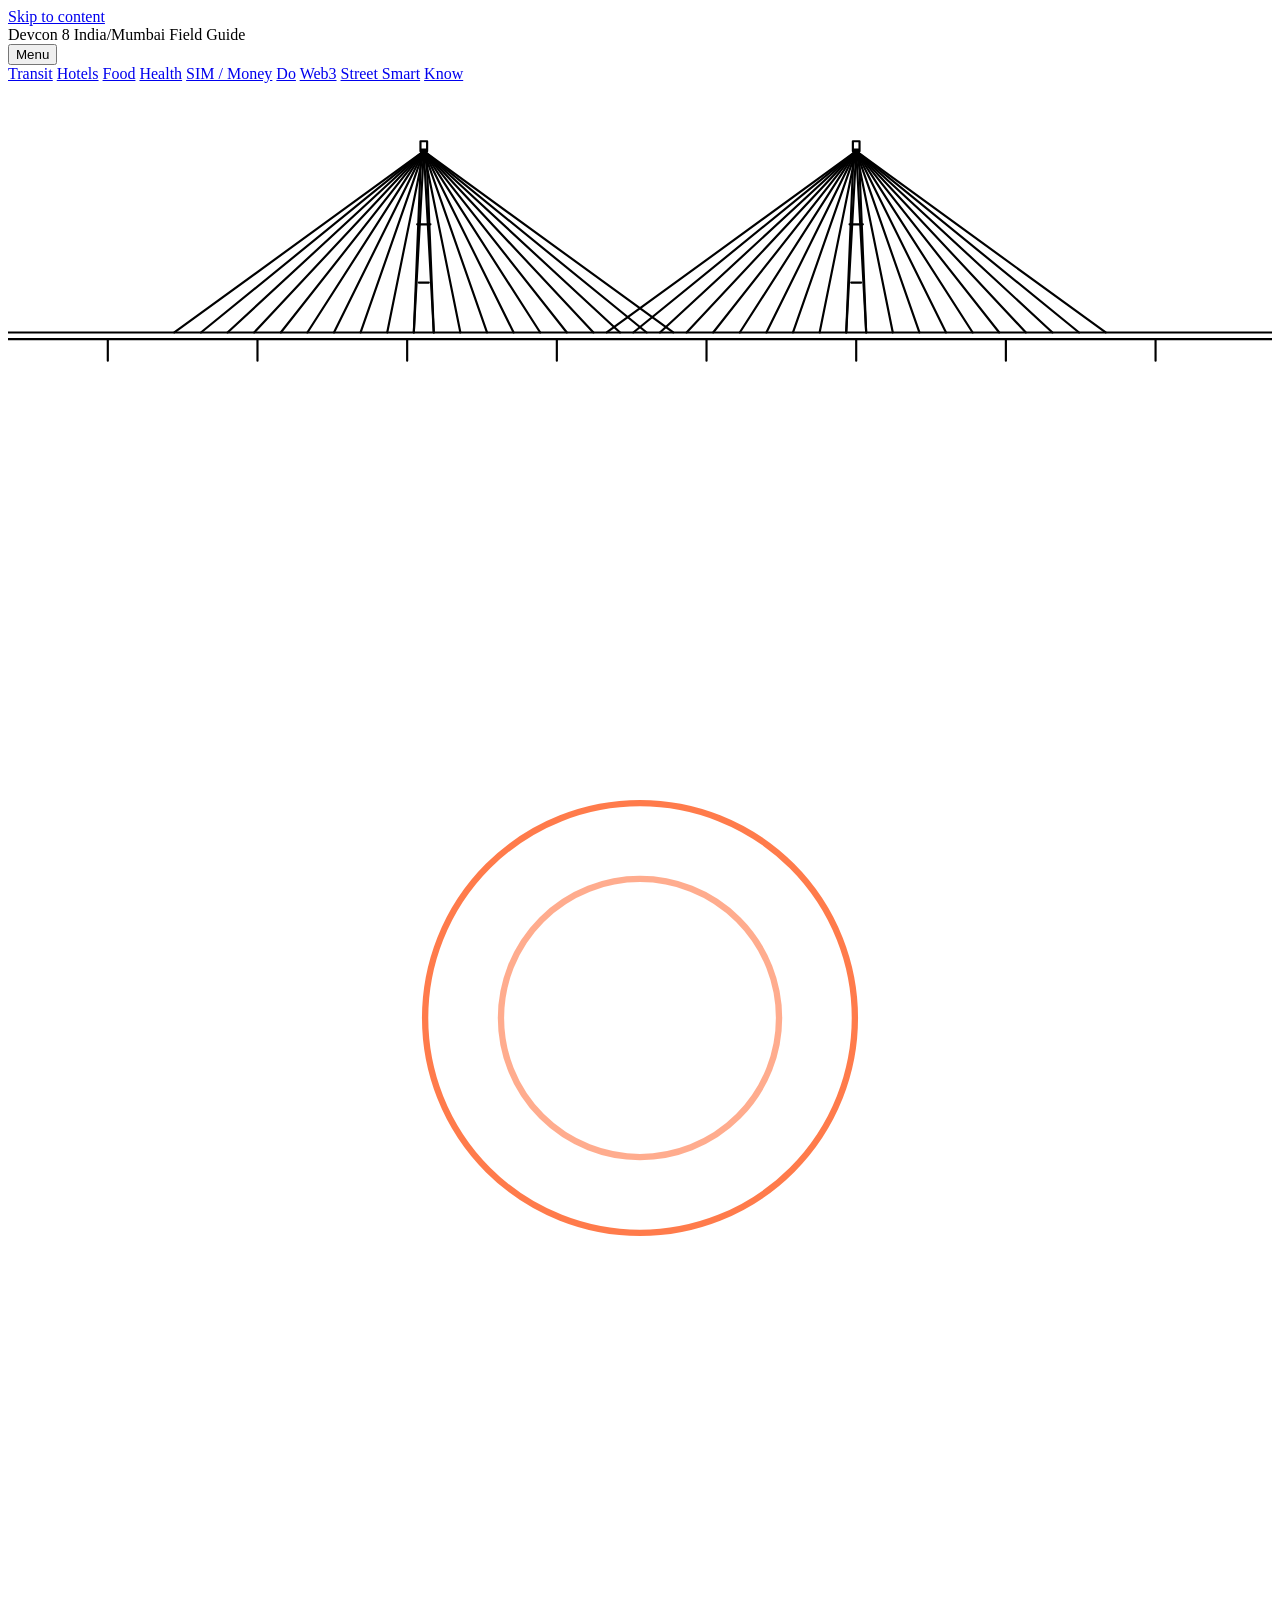
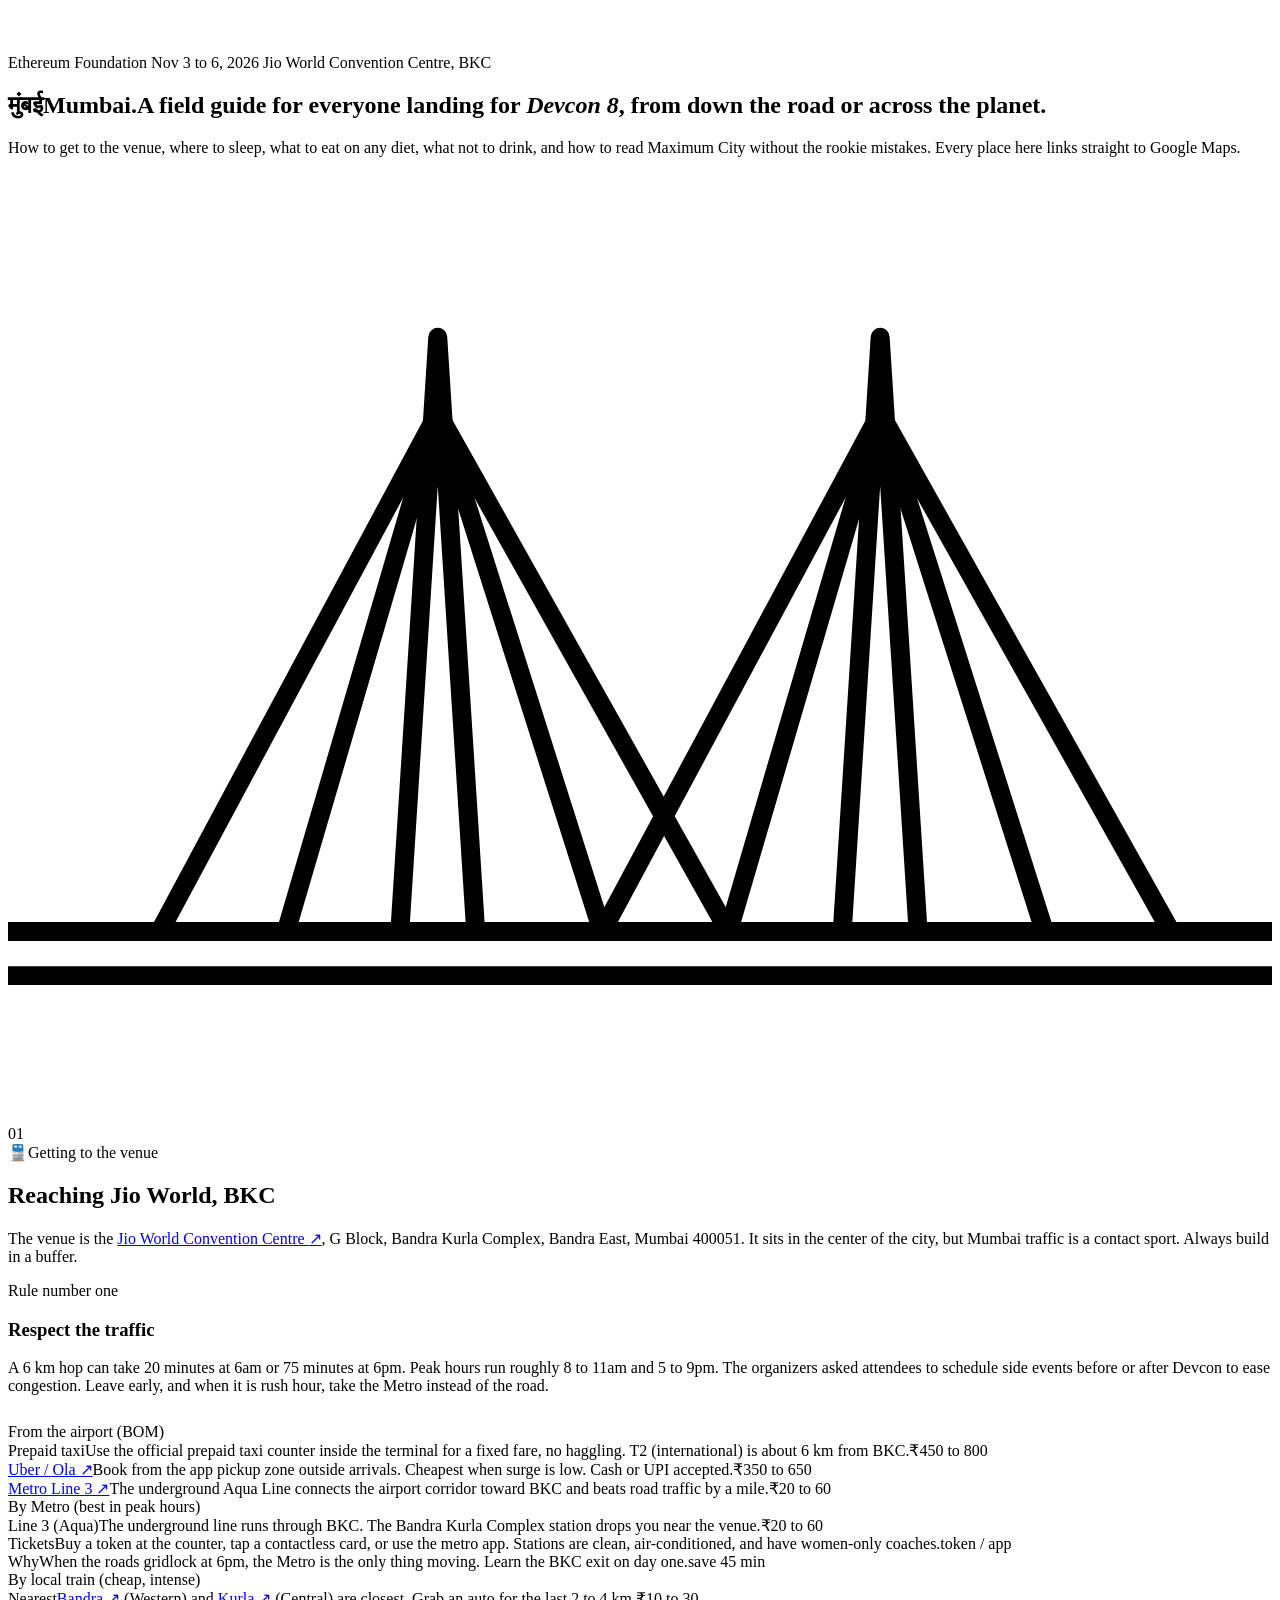
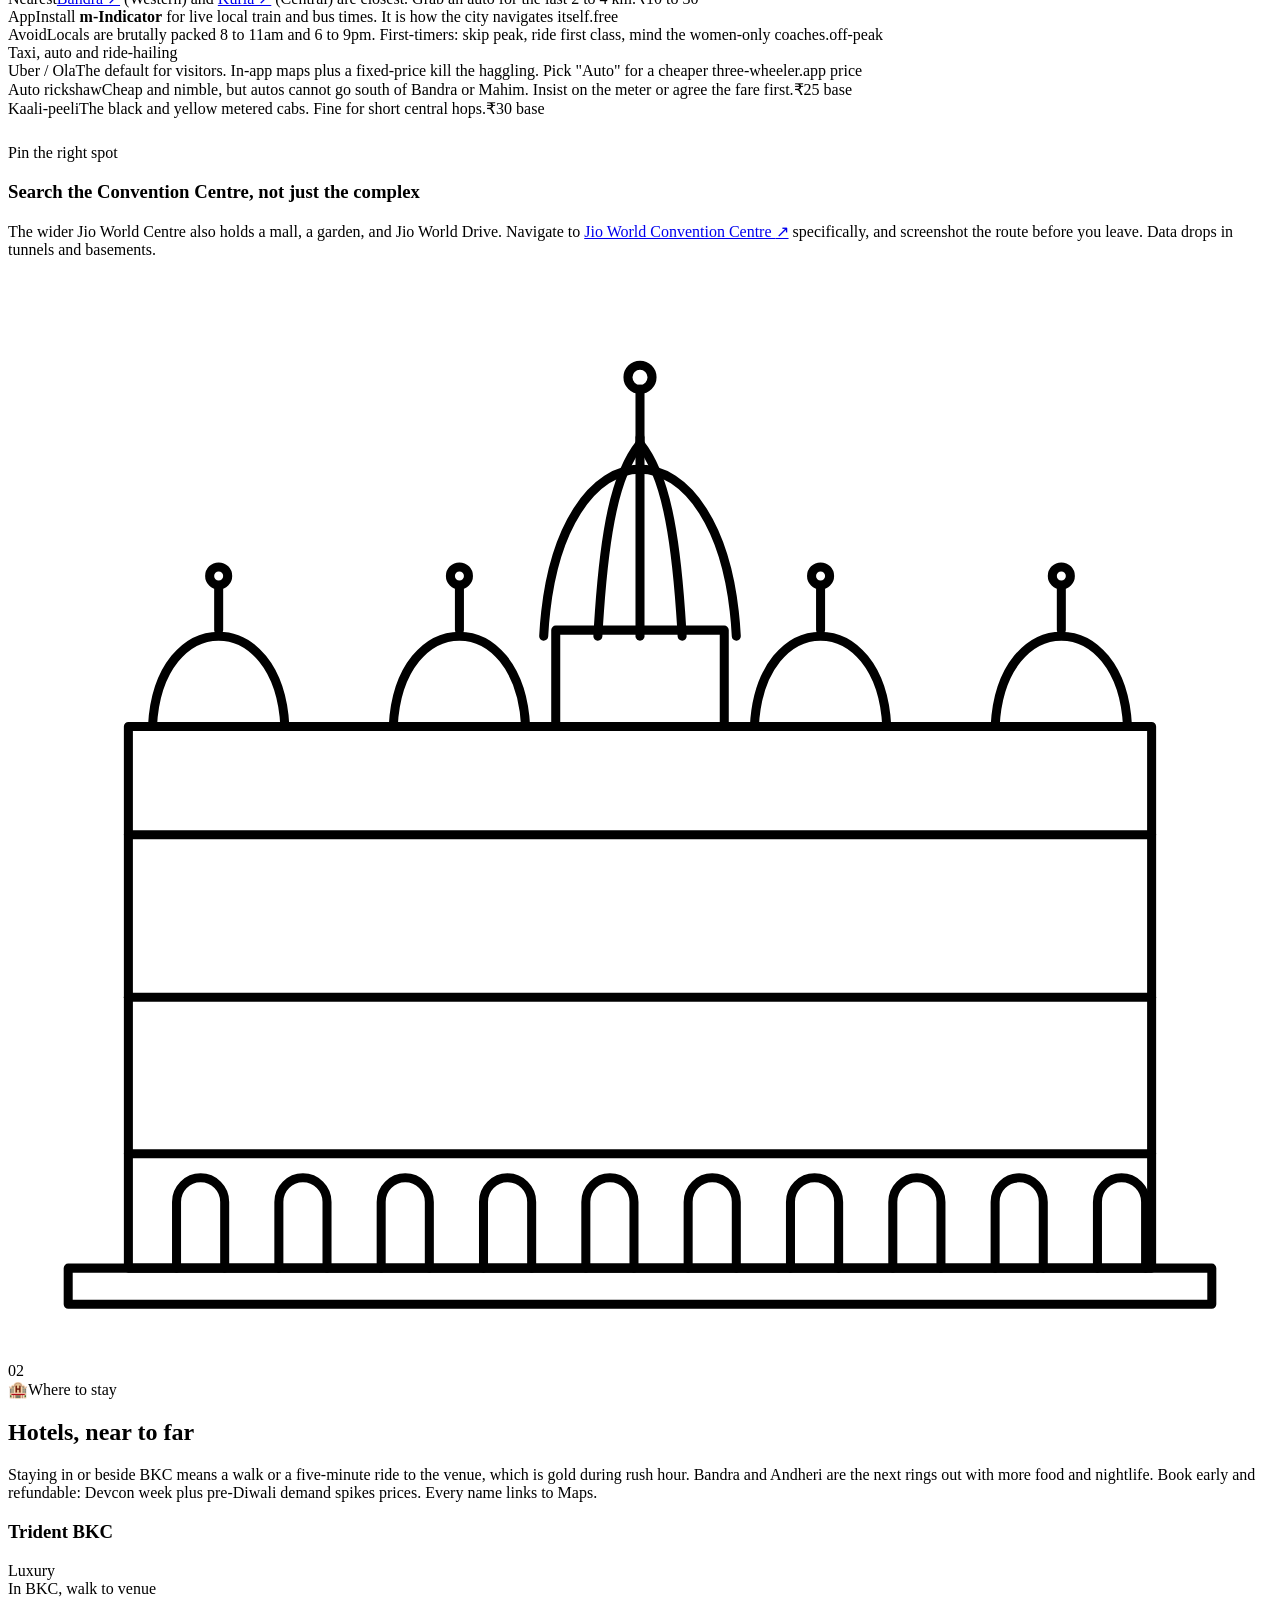
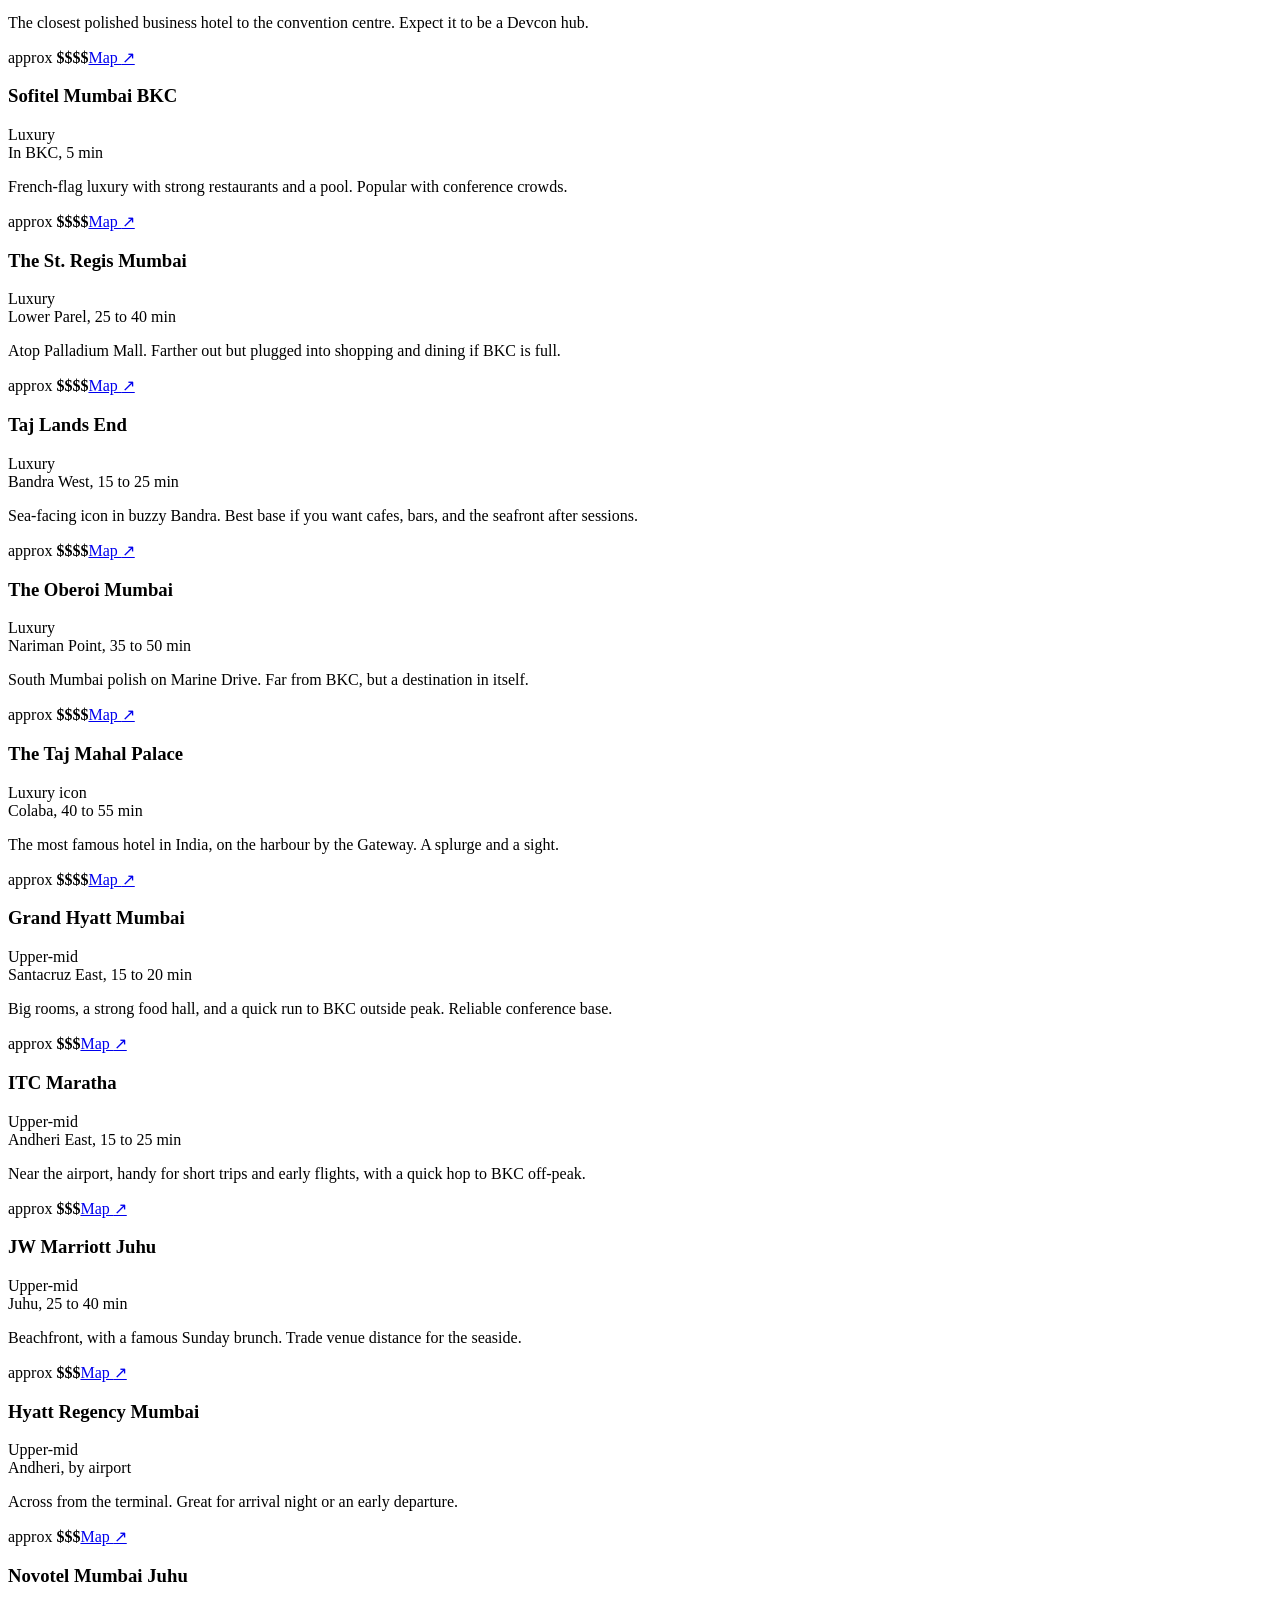
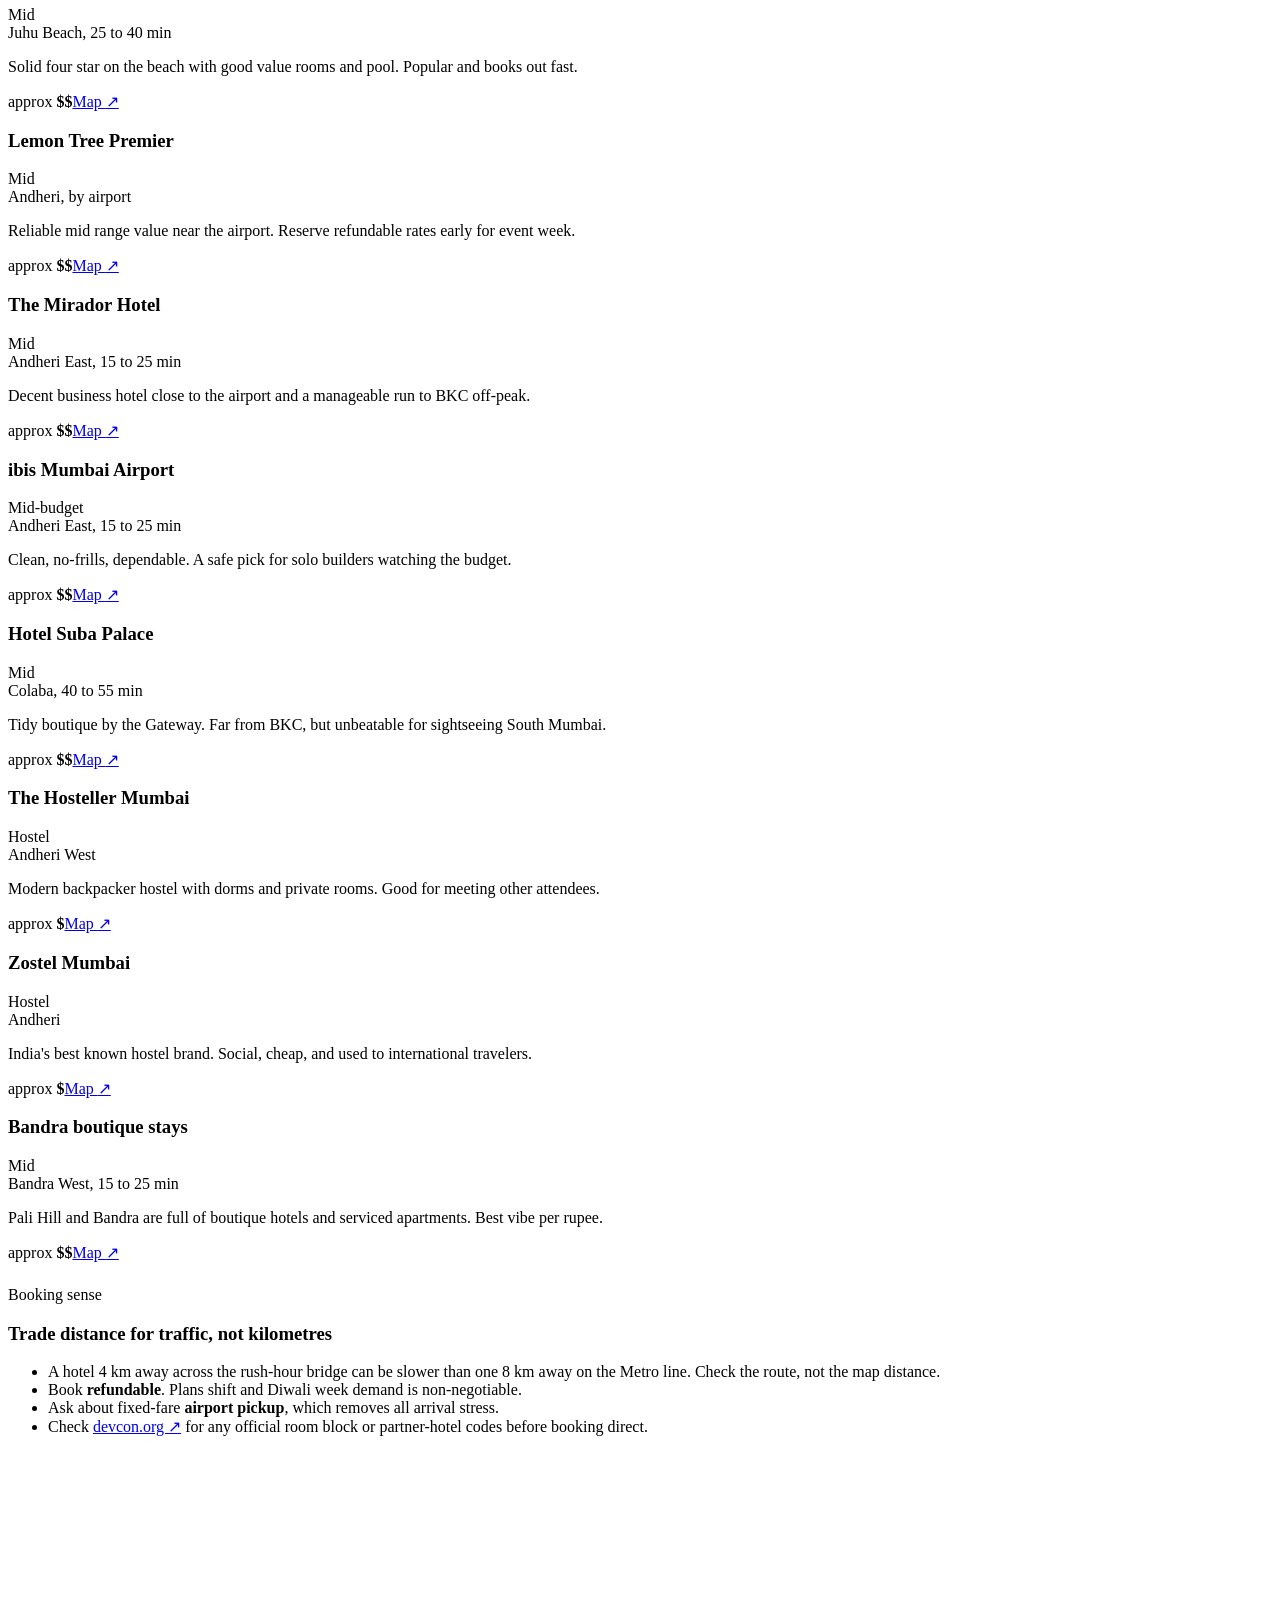
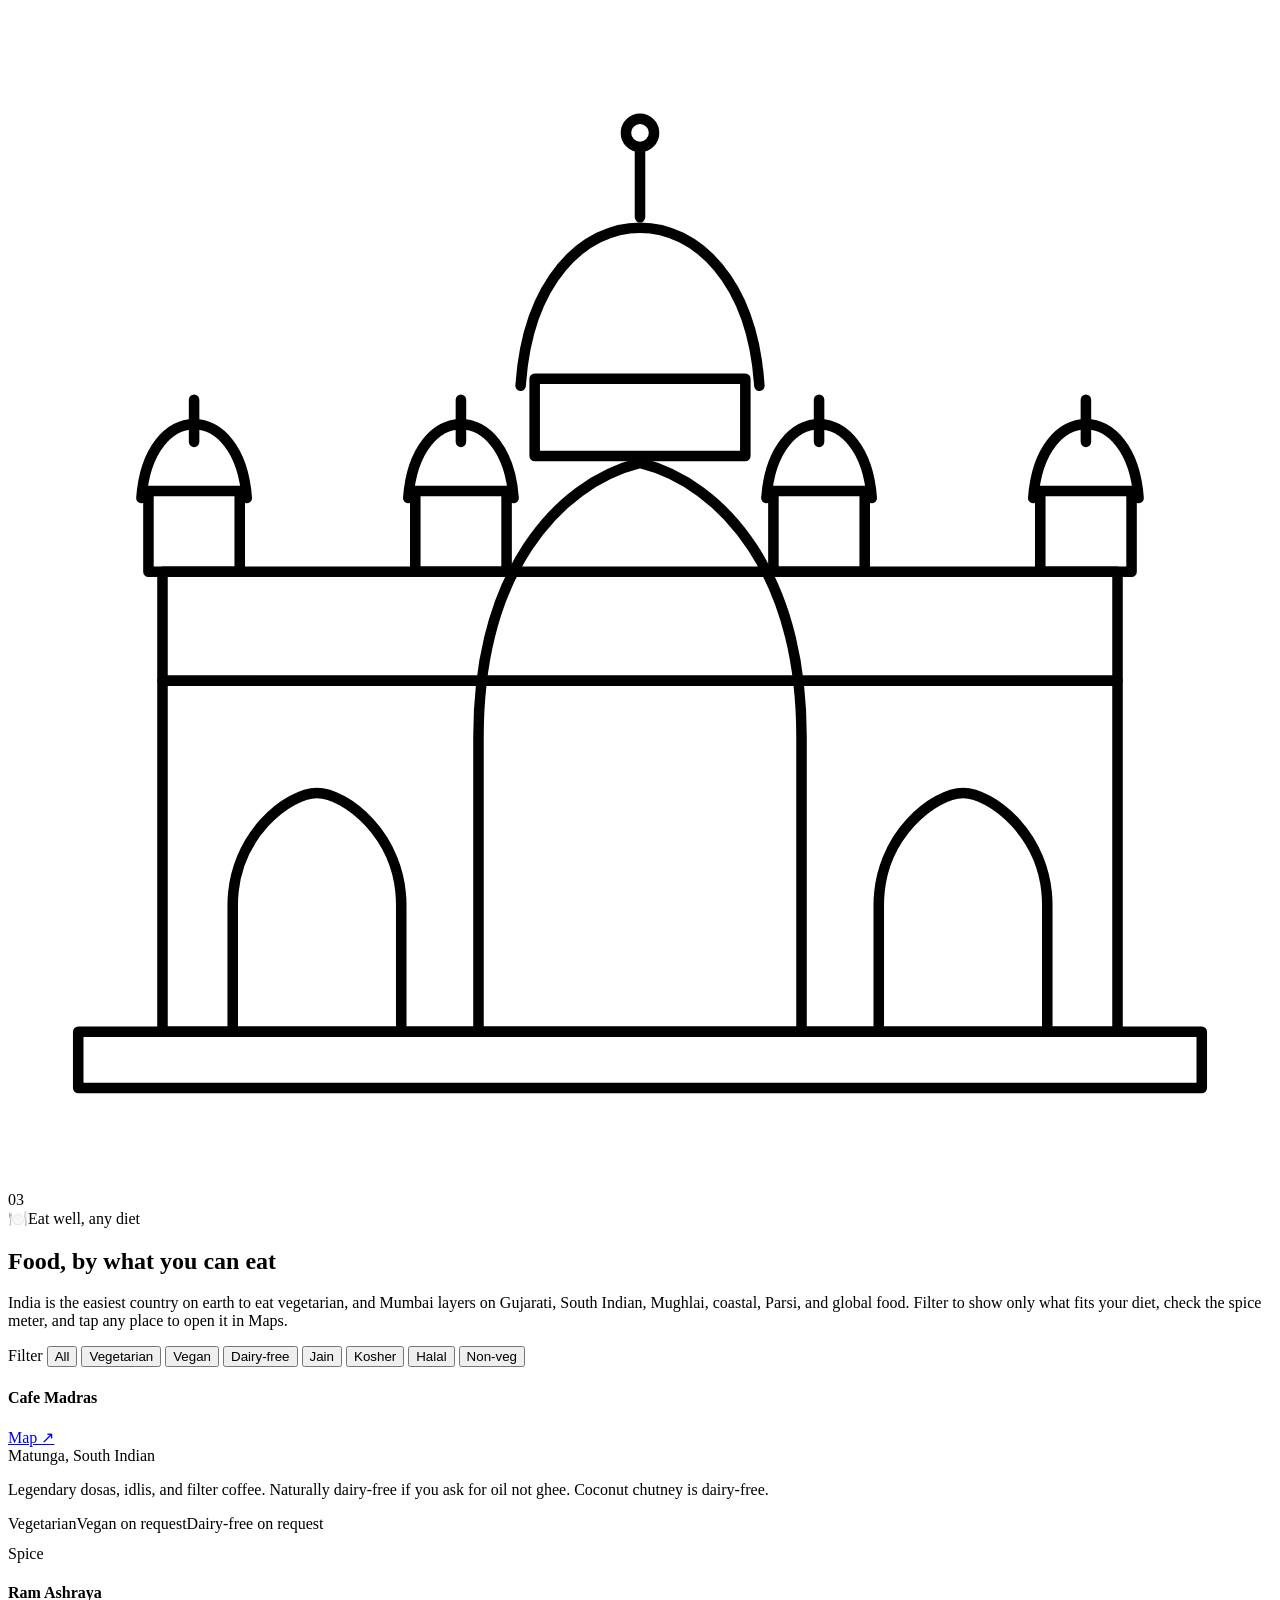
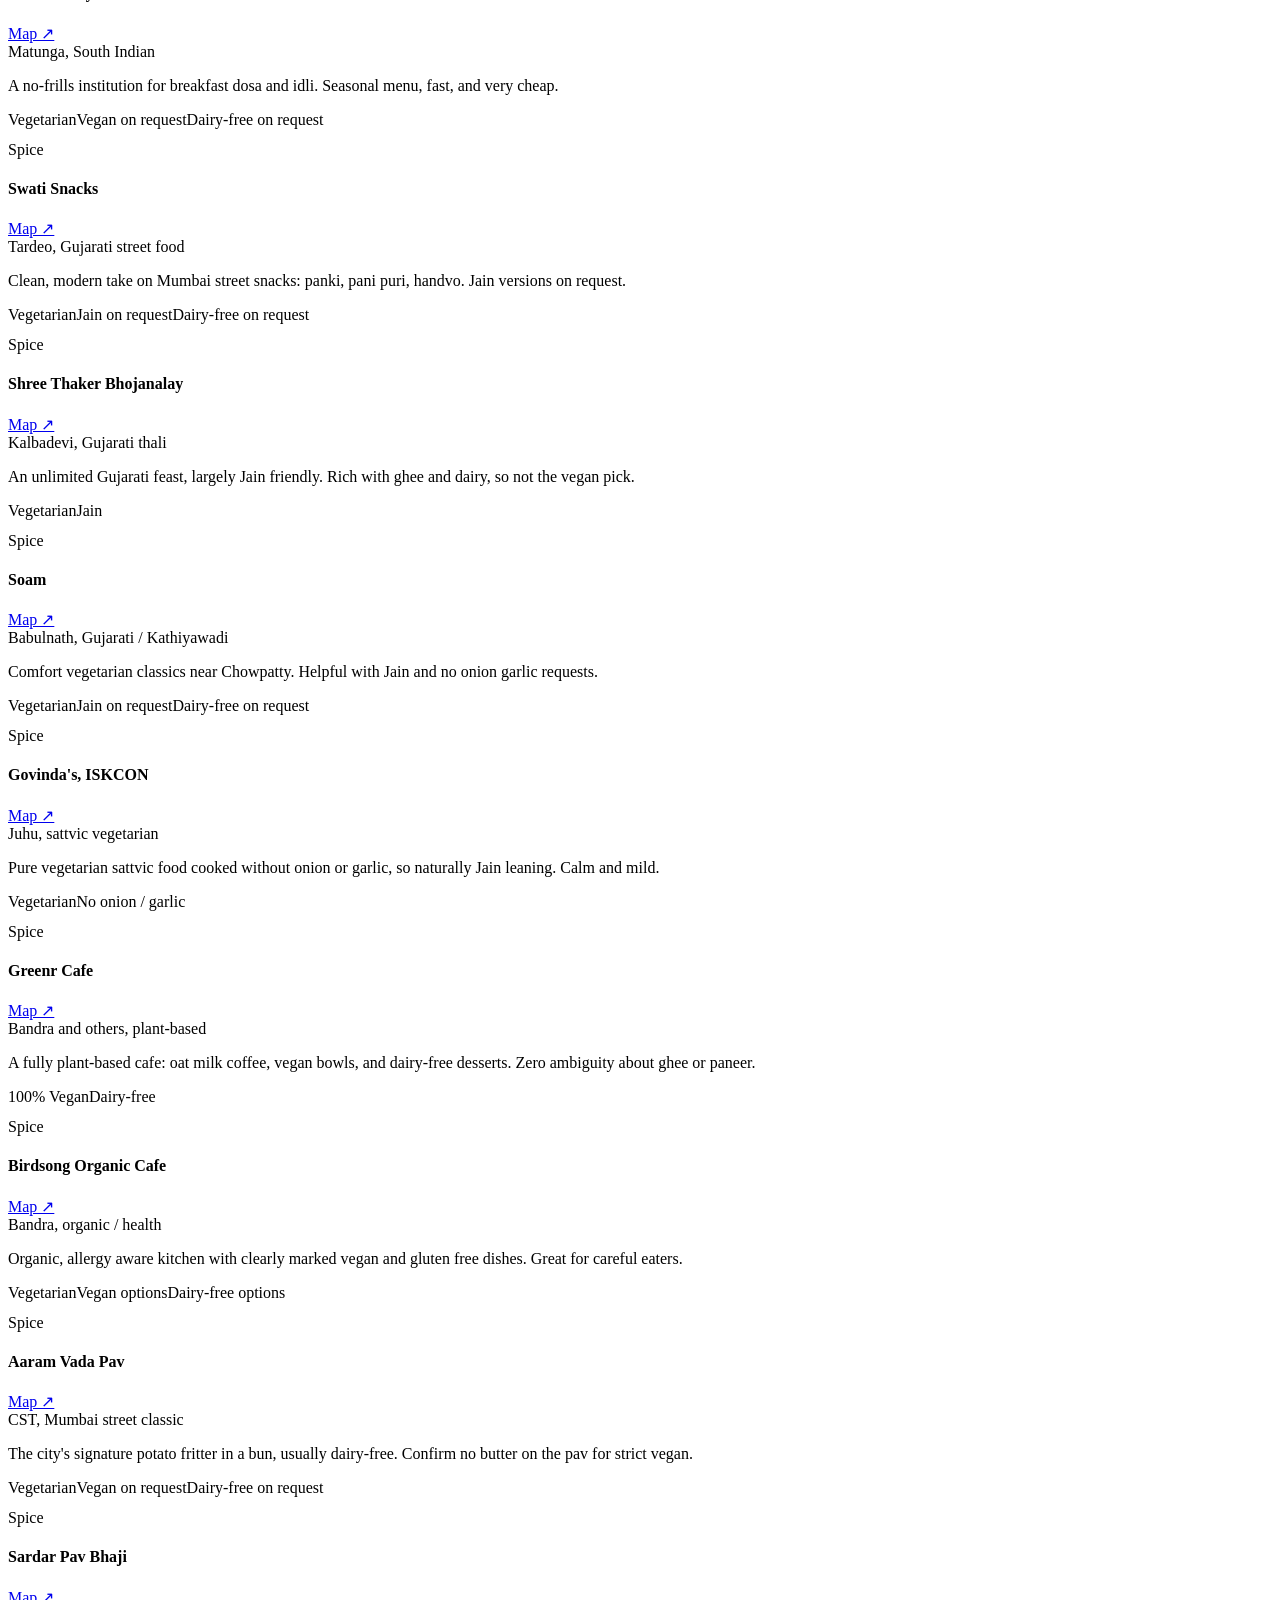
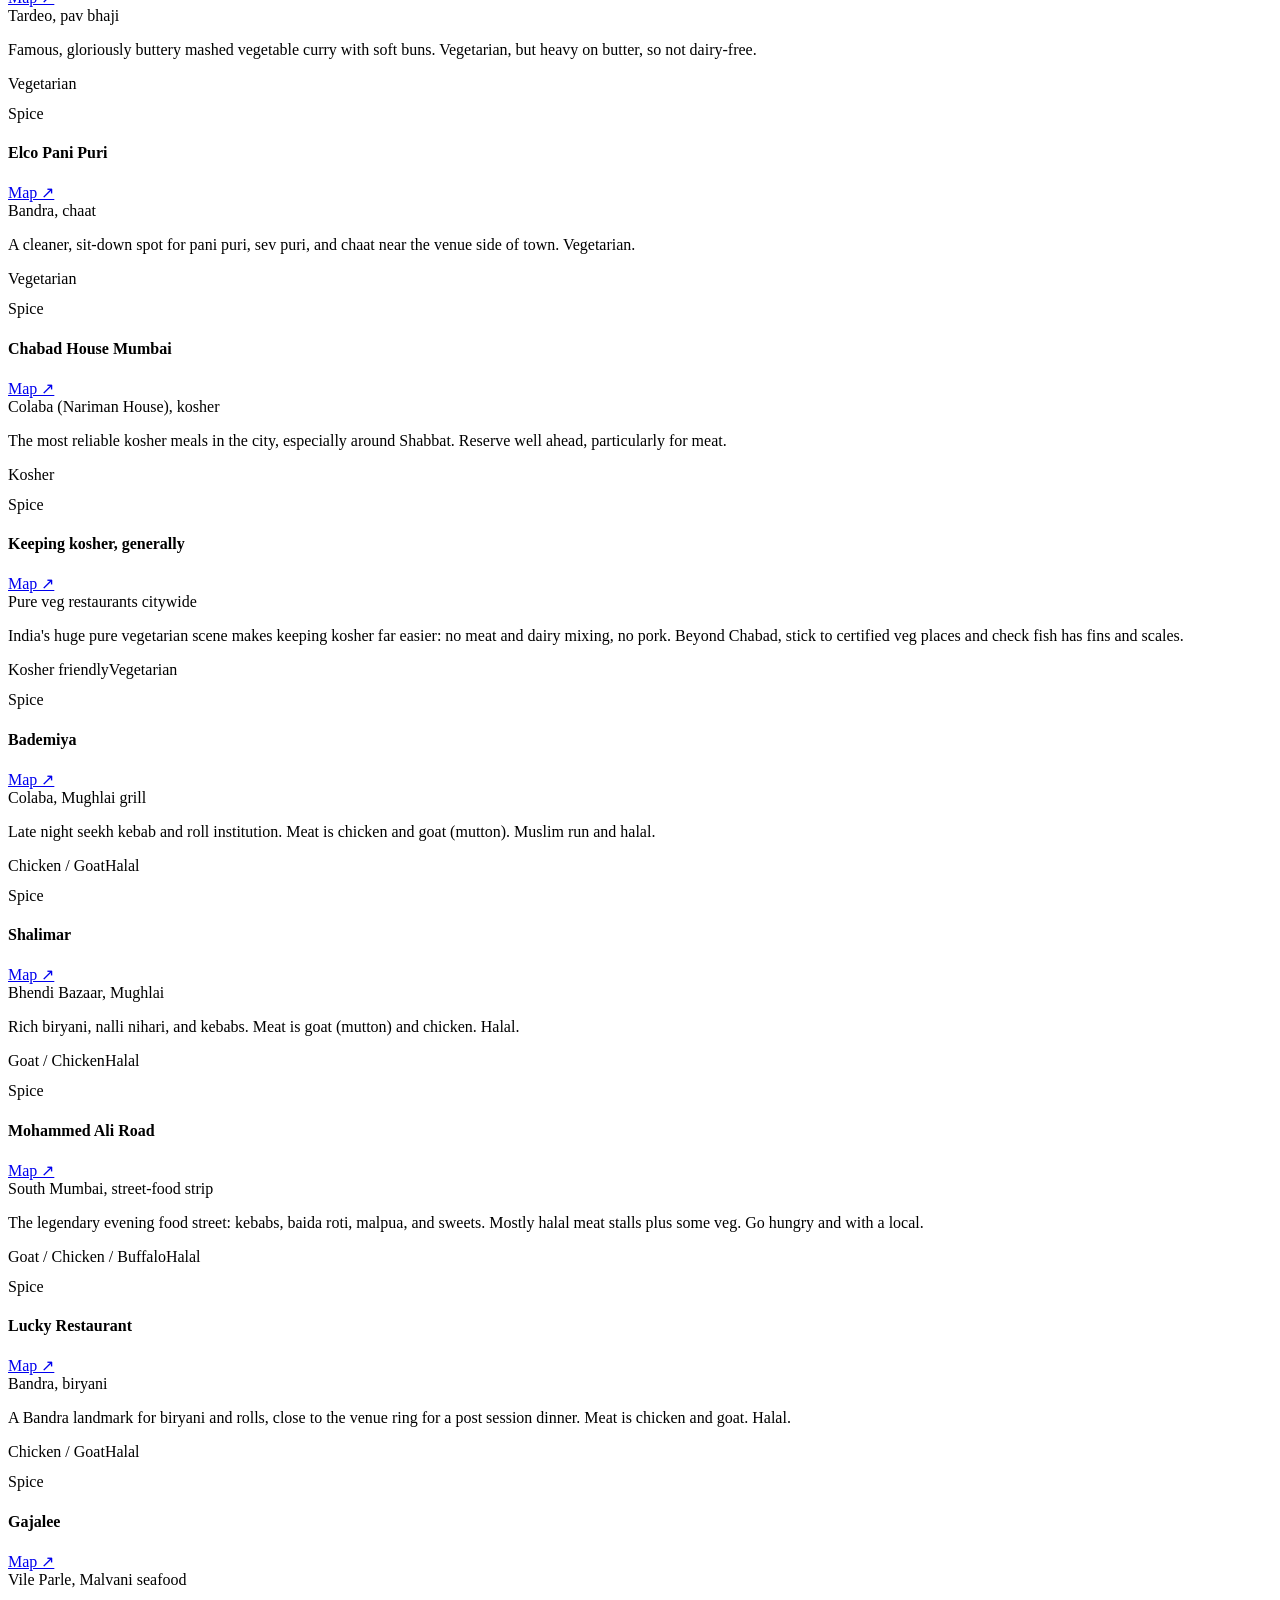
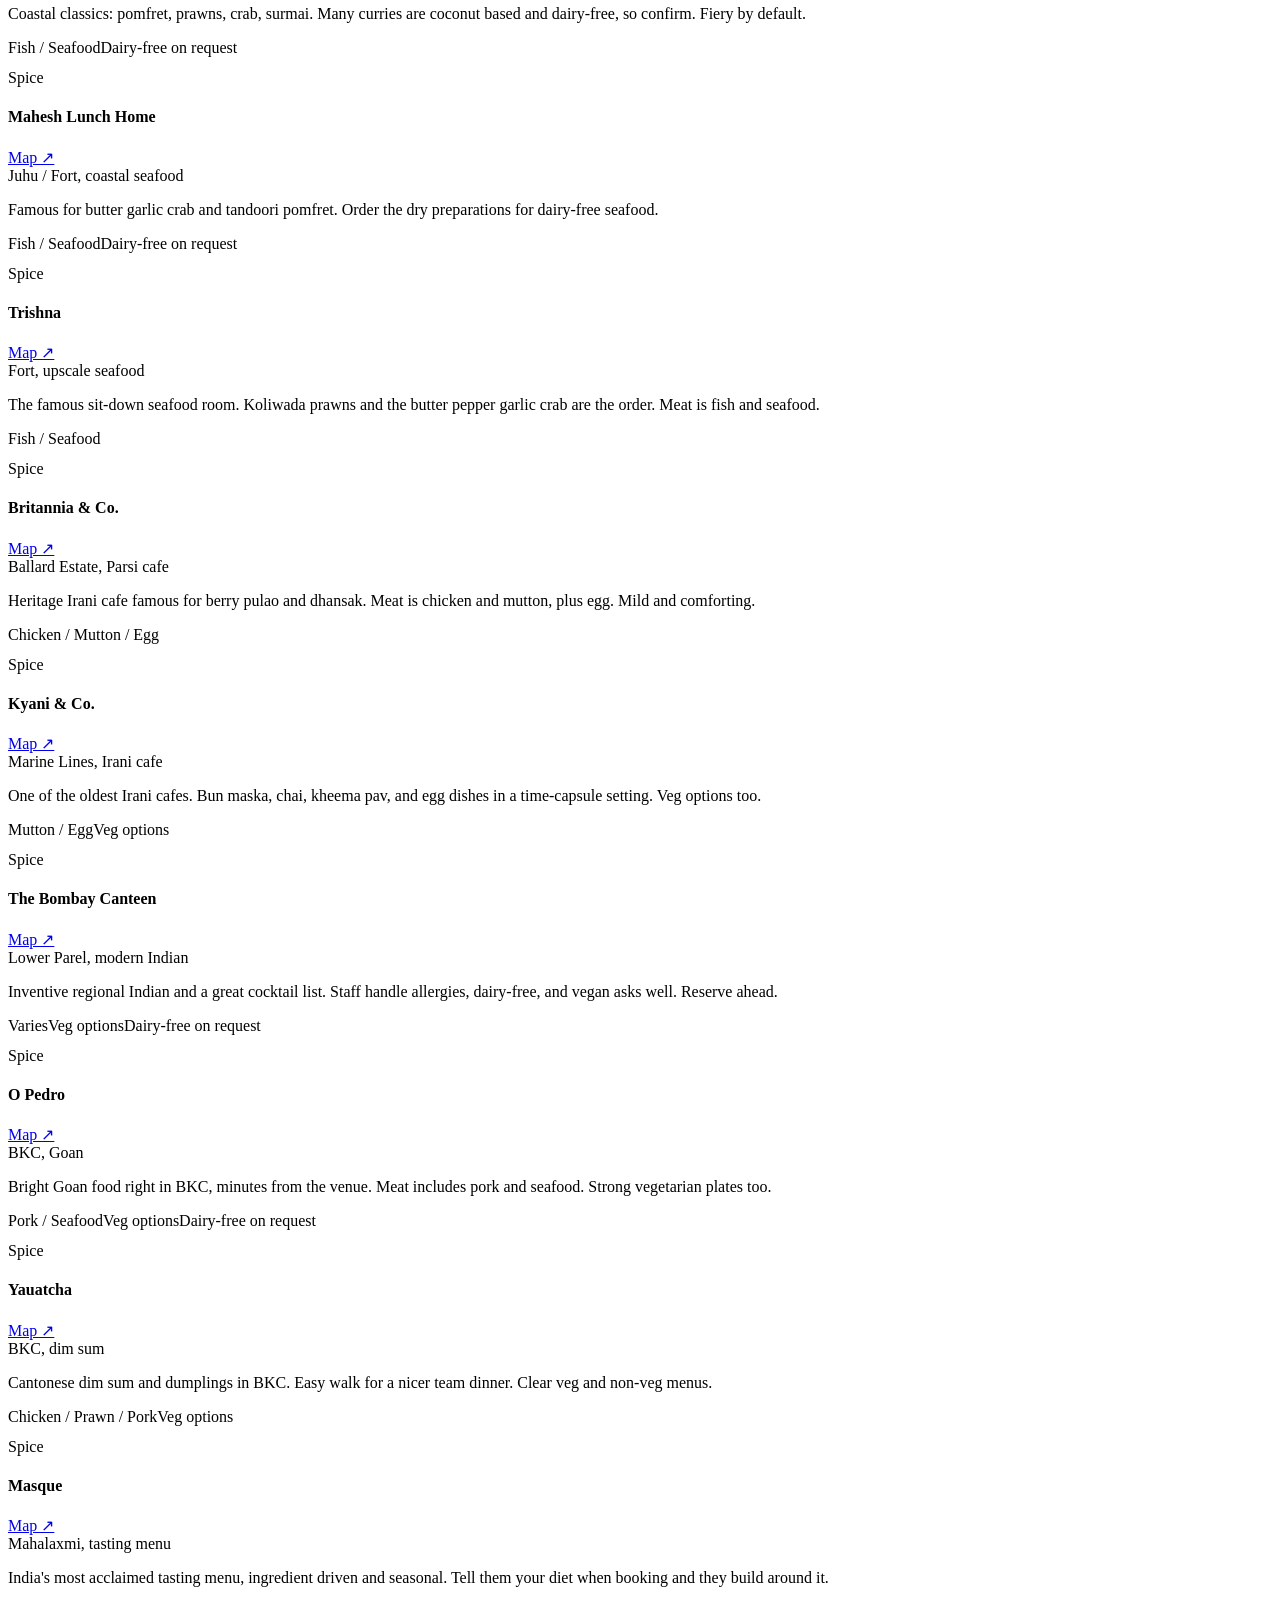
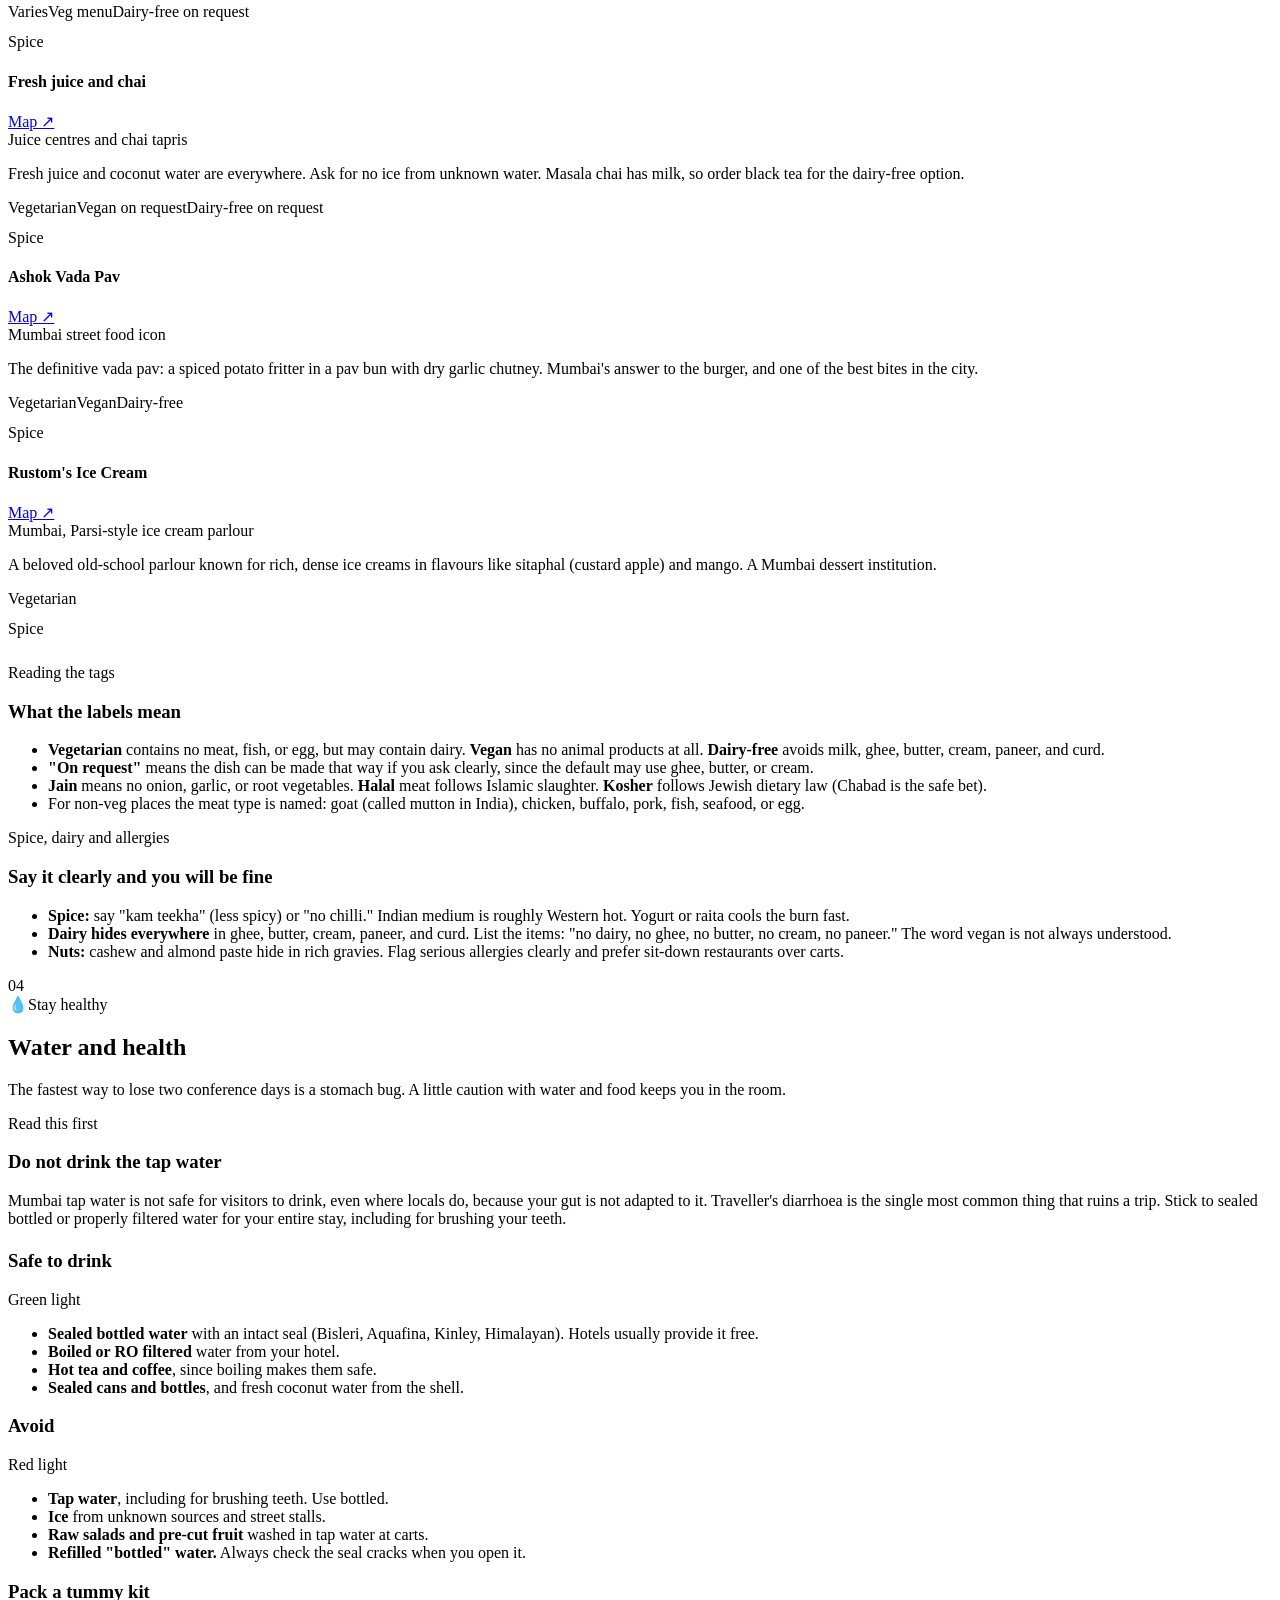
==== commit e26ada42: "Add ashok vadapav & rustom ice cream" ====
--- a/index.html
+++ b/index.html
@@ -495,6 +495,22 @@
         <div class="foot" style="margin-top:12px"><span class="heat l1"><span class="hl">Spice</span><i></i><i></i><i></i></span></div>
       </div>
 
+      <div class="food" data-diet="veg vegan df jain">
+        <div class="top"><h4>Ashok Vada Pav</h4><a class="maplink" target="_blank" rel="noopener" href="https://maps.app.goo.gl/c4nir6fcWcVWAryX8">Map ↗</a></div>
+        <div class="where">Mumbai street food icon</div>
+        <p>The definitive vada pav: a spiced potato fritter in a pav bun with dry garlic chutney. Mumbai's answer to the burger, and one of the best bites in the city.</p>
+        <div class="tags"><span class="tag veg">Vegetarian</span><span class="tag vegan">Vegan</span><span class="tag df">Dairy-free</span></div>
+        <div class="foot" style="margin-top:12px"><span class="heat l2"><span class="hl">Spice</span><i></i><i></i><i></i></span></div>
+      </div>
+
+      <div class="food" data-diet="veg">
+        <div class="top"><h4>Rustom's Ice Cream</h4><a class="maplink" target="_blank" rel="noopener" href="https://maps.app.goo.gl/GPxruTYNJGmQWcjy5">Map ↗</a></div>
+        <div class="where">Mumbai, Parsi-style ice cream parlour</div>
+        <p>A beloved old-school parlour known for rich, dense ice creams in flavours like sitaphal (custard apple) and mango. A Mumbai dessert institution.</p>
+        <div class="tags"><span class="tag veg">Vegetarian</span></div>
+        <div class="foot" style="margin-top:12px"><span class="heat l1"><span class="hl">Spice</span><i></i><i></i><i></i></span></div>
+      </div>
+
     </div>
 
     <div class="note" style="margin-top:26px">
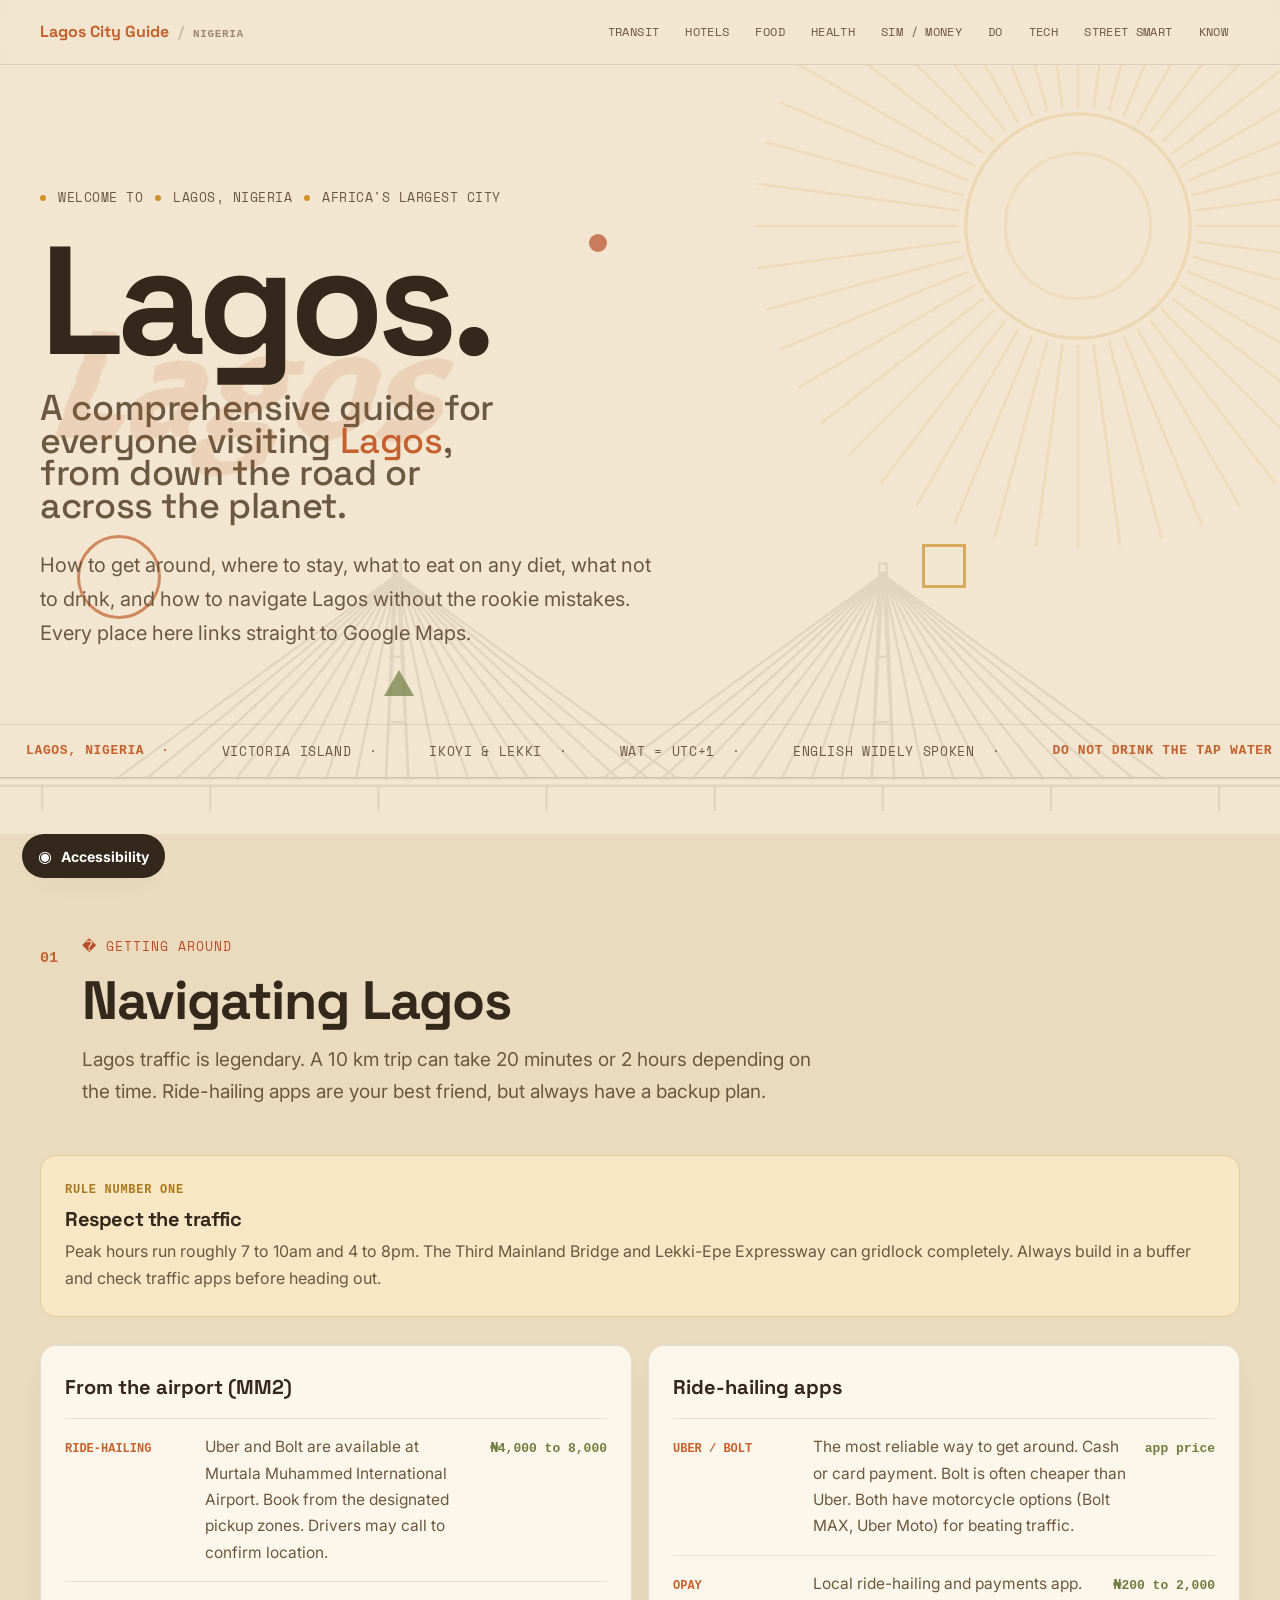
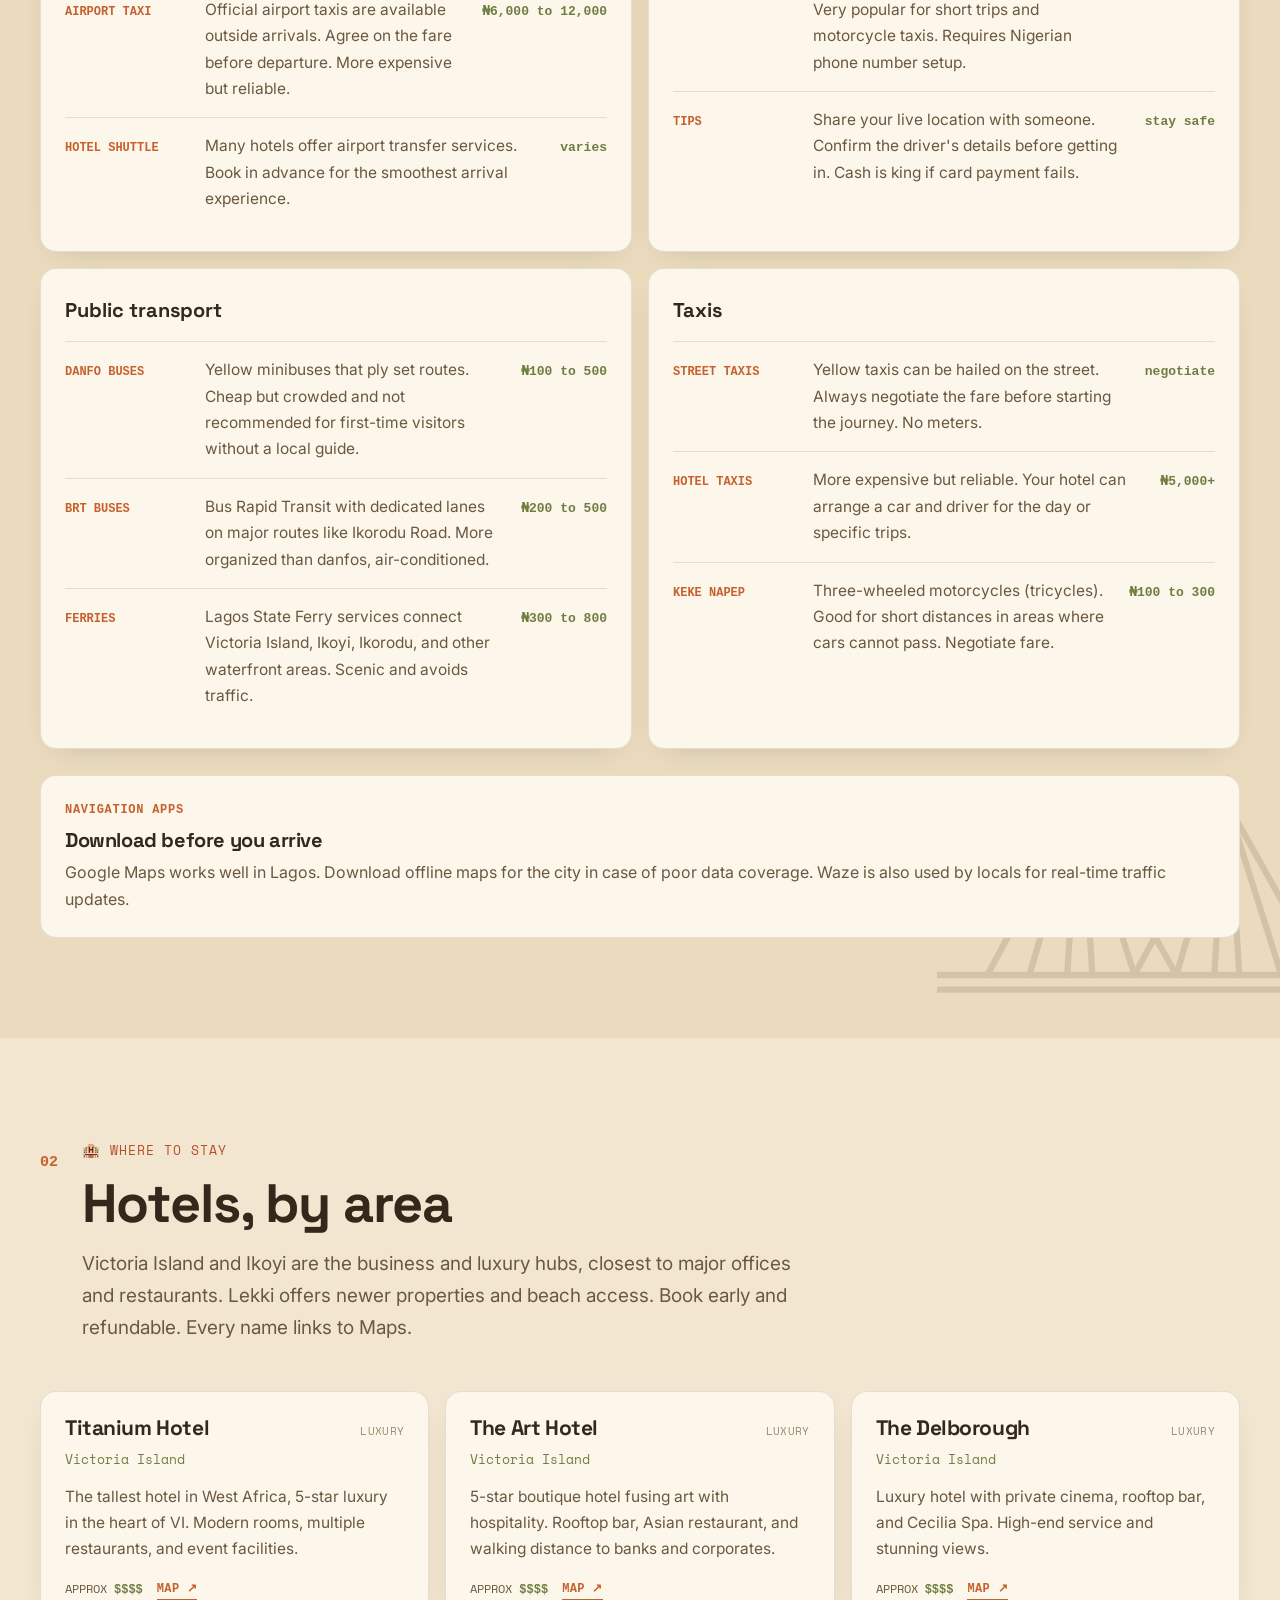
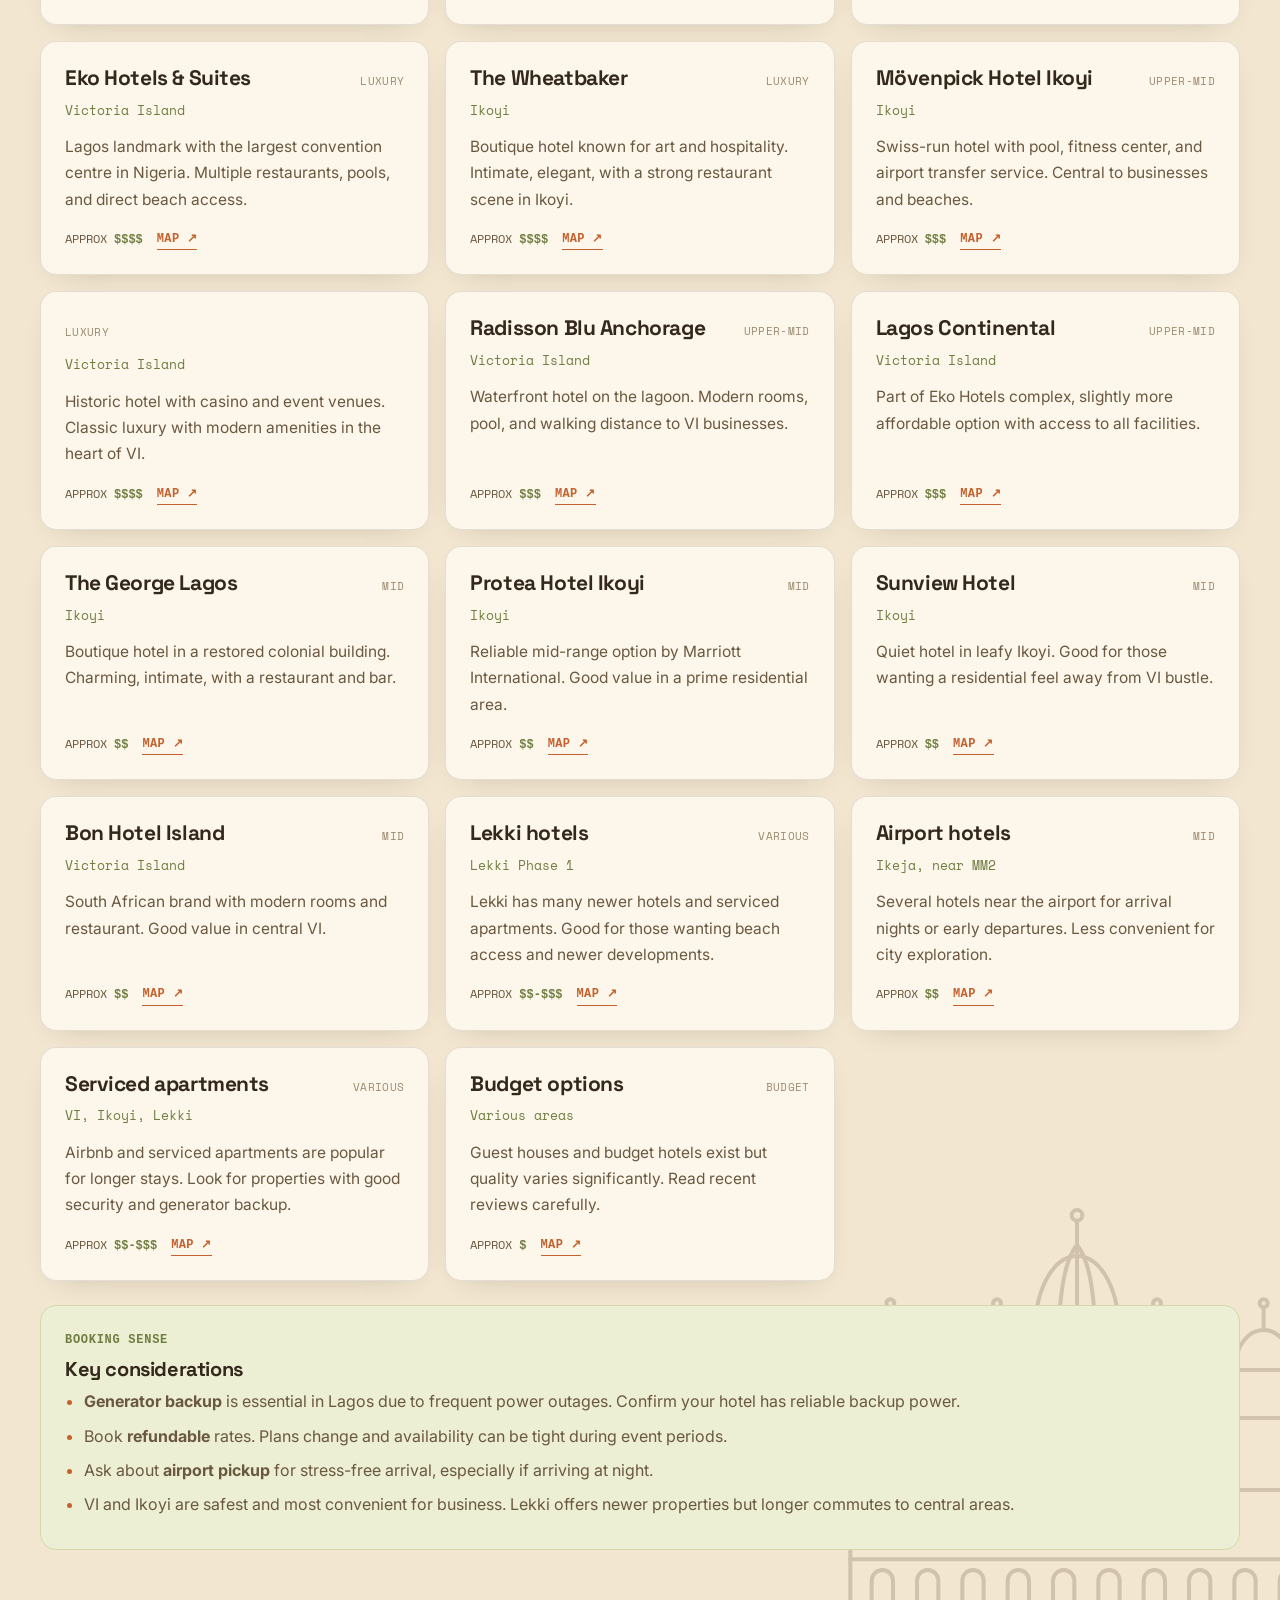
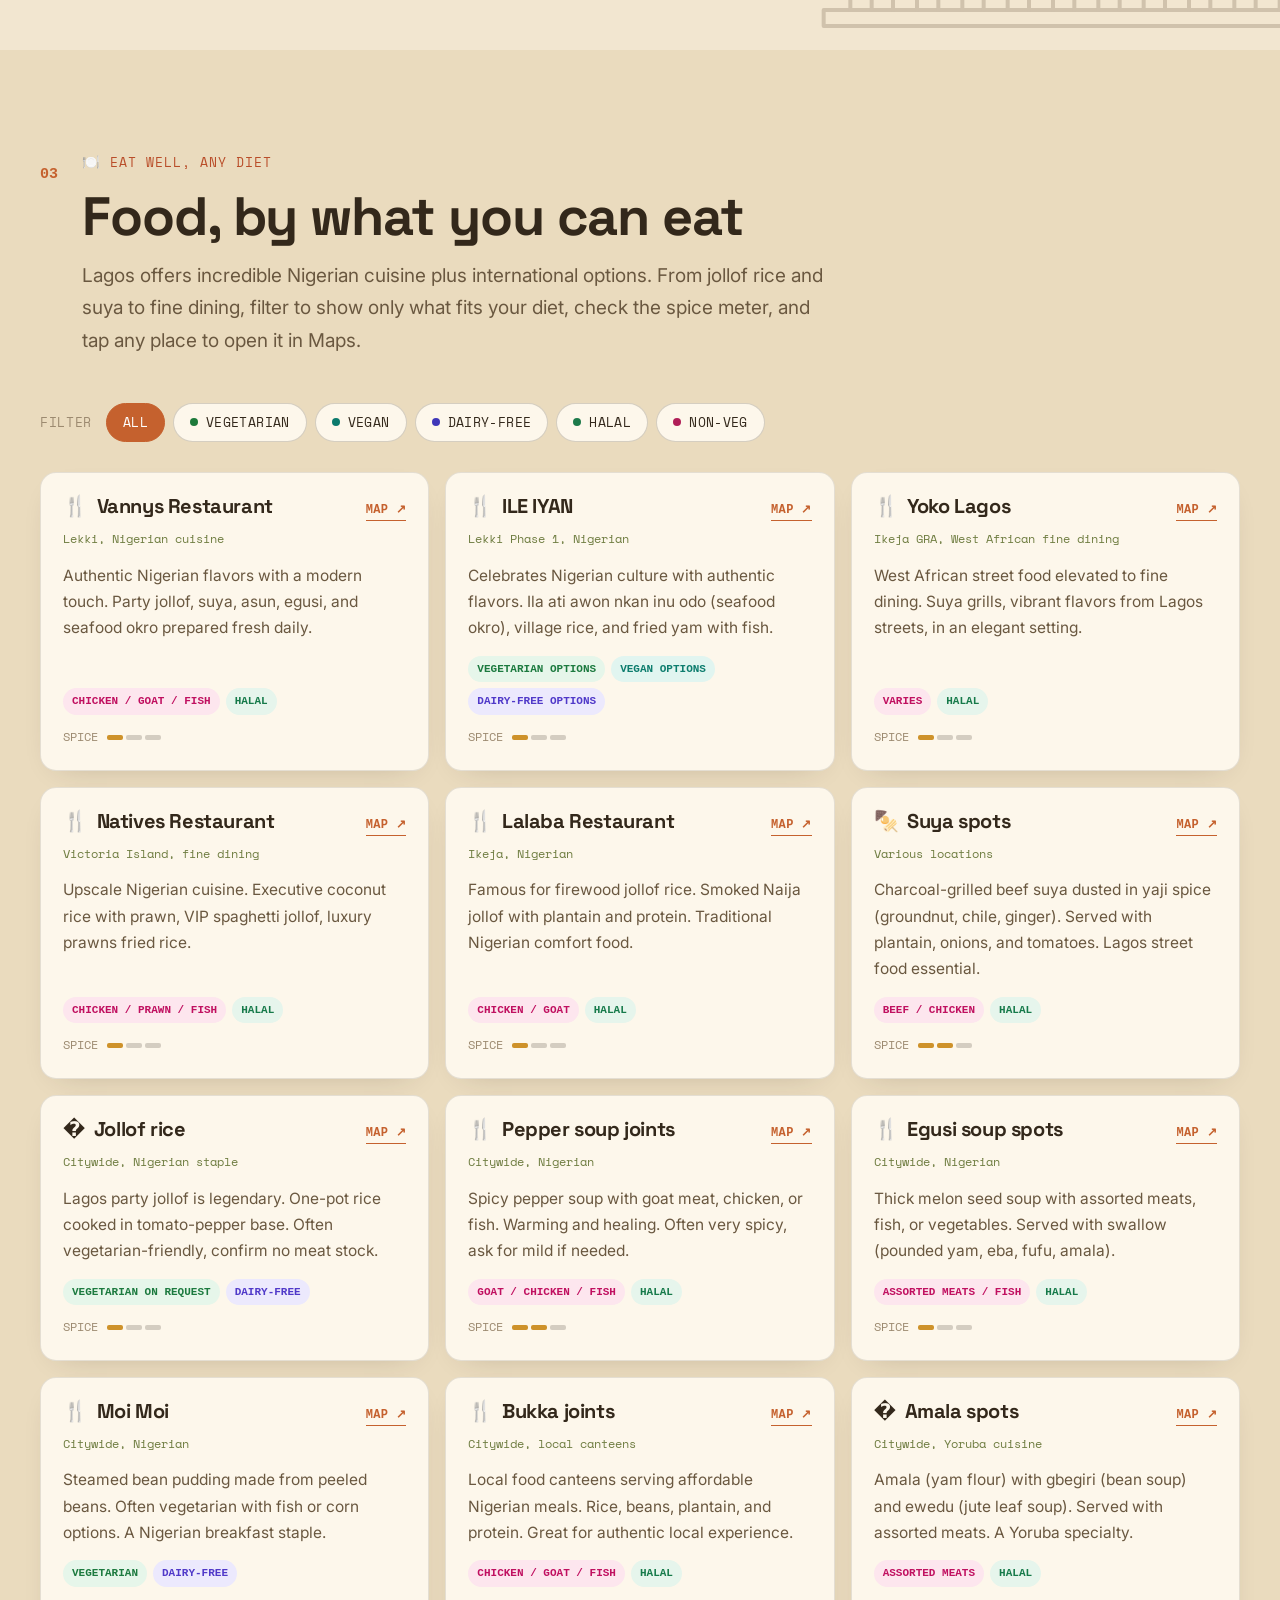
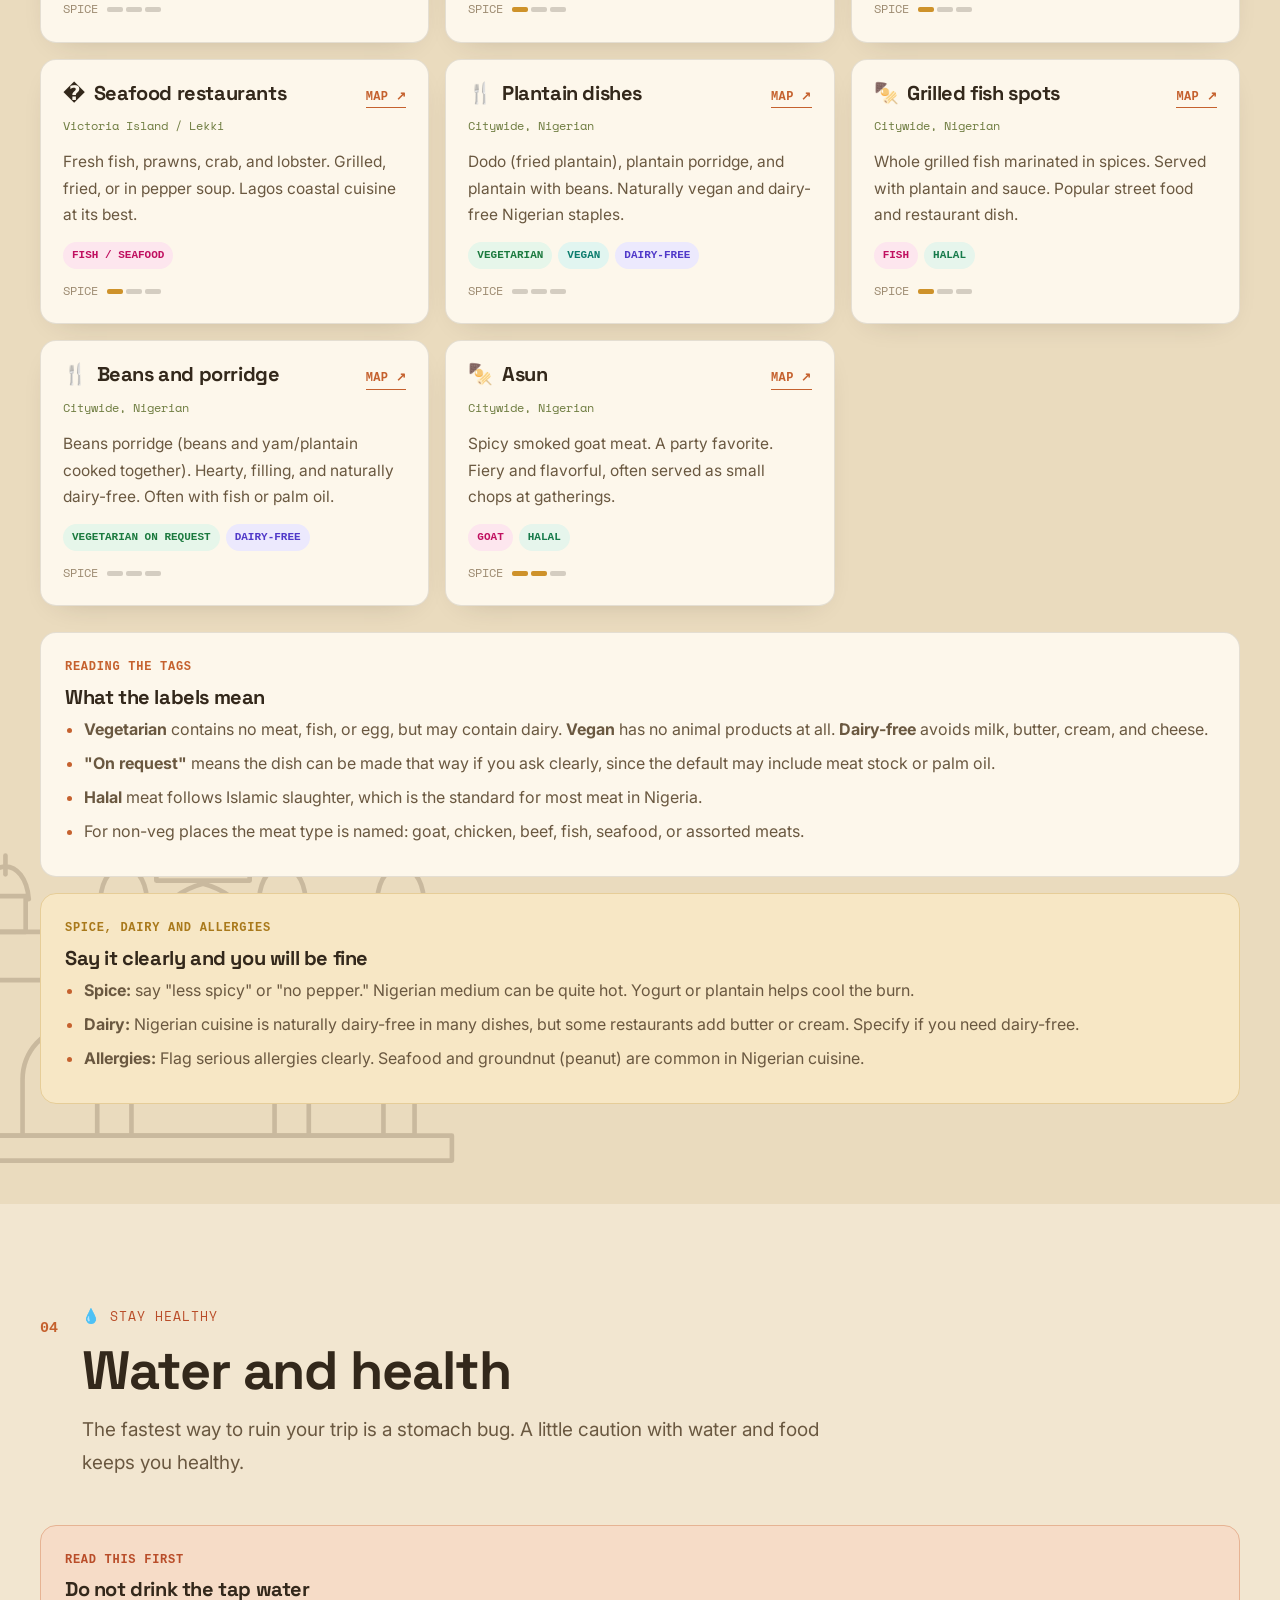
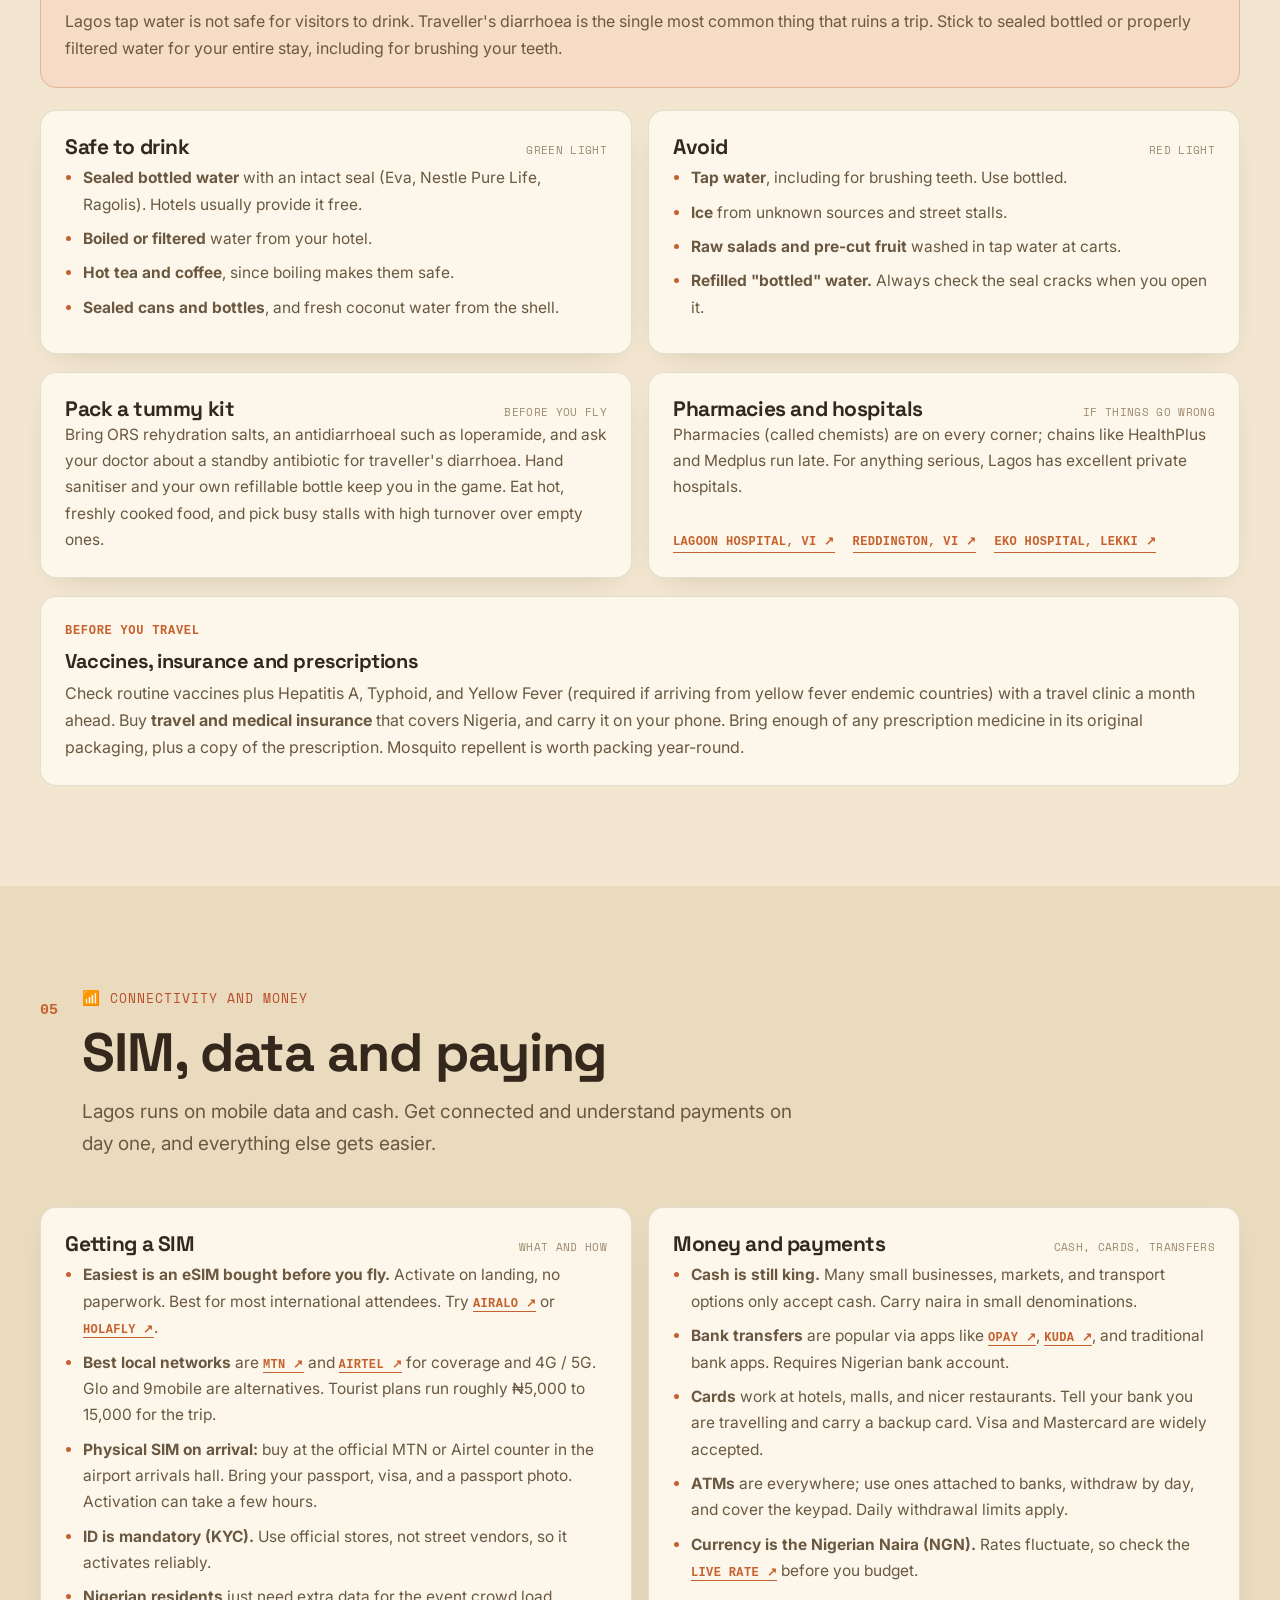
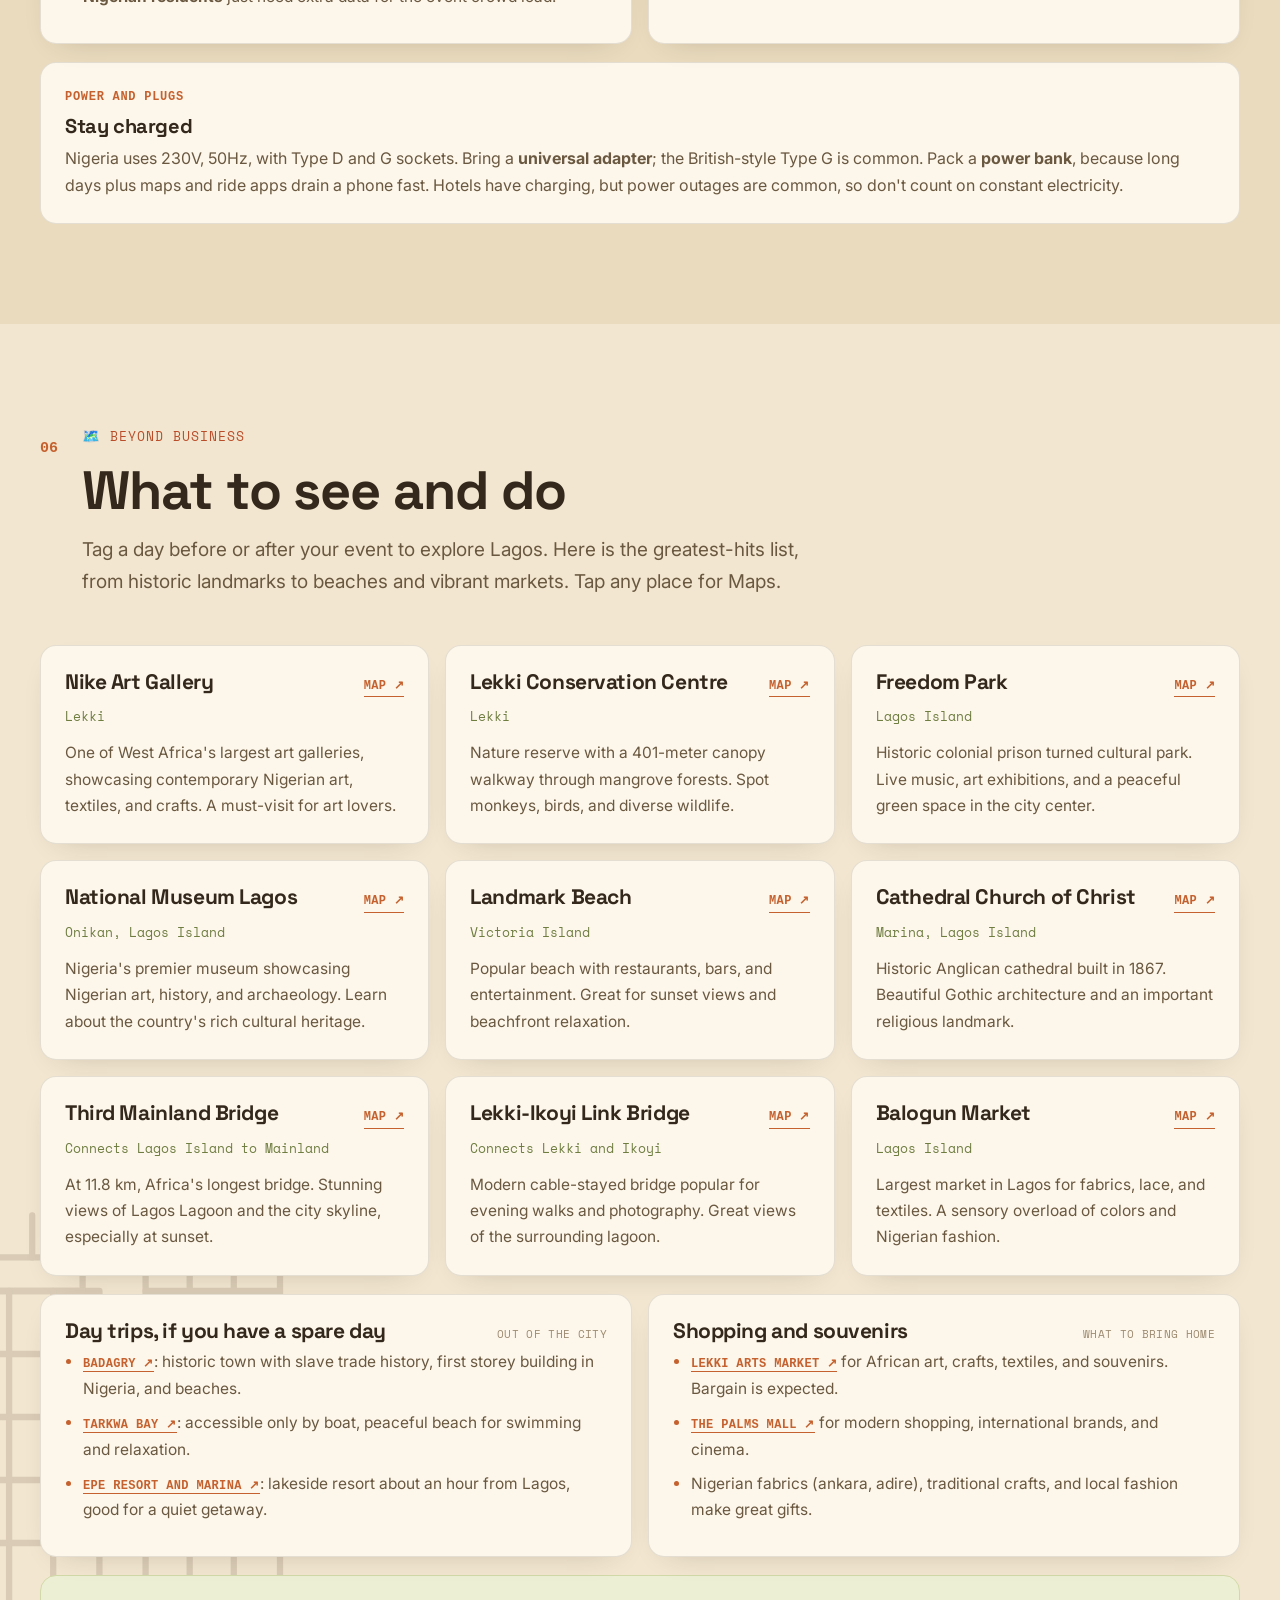
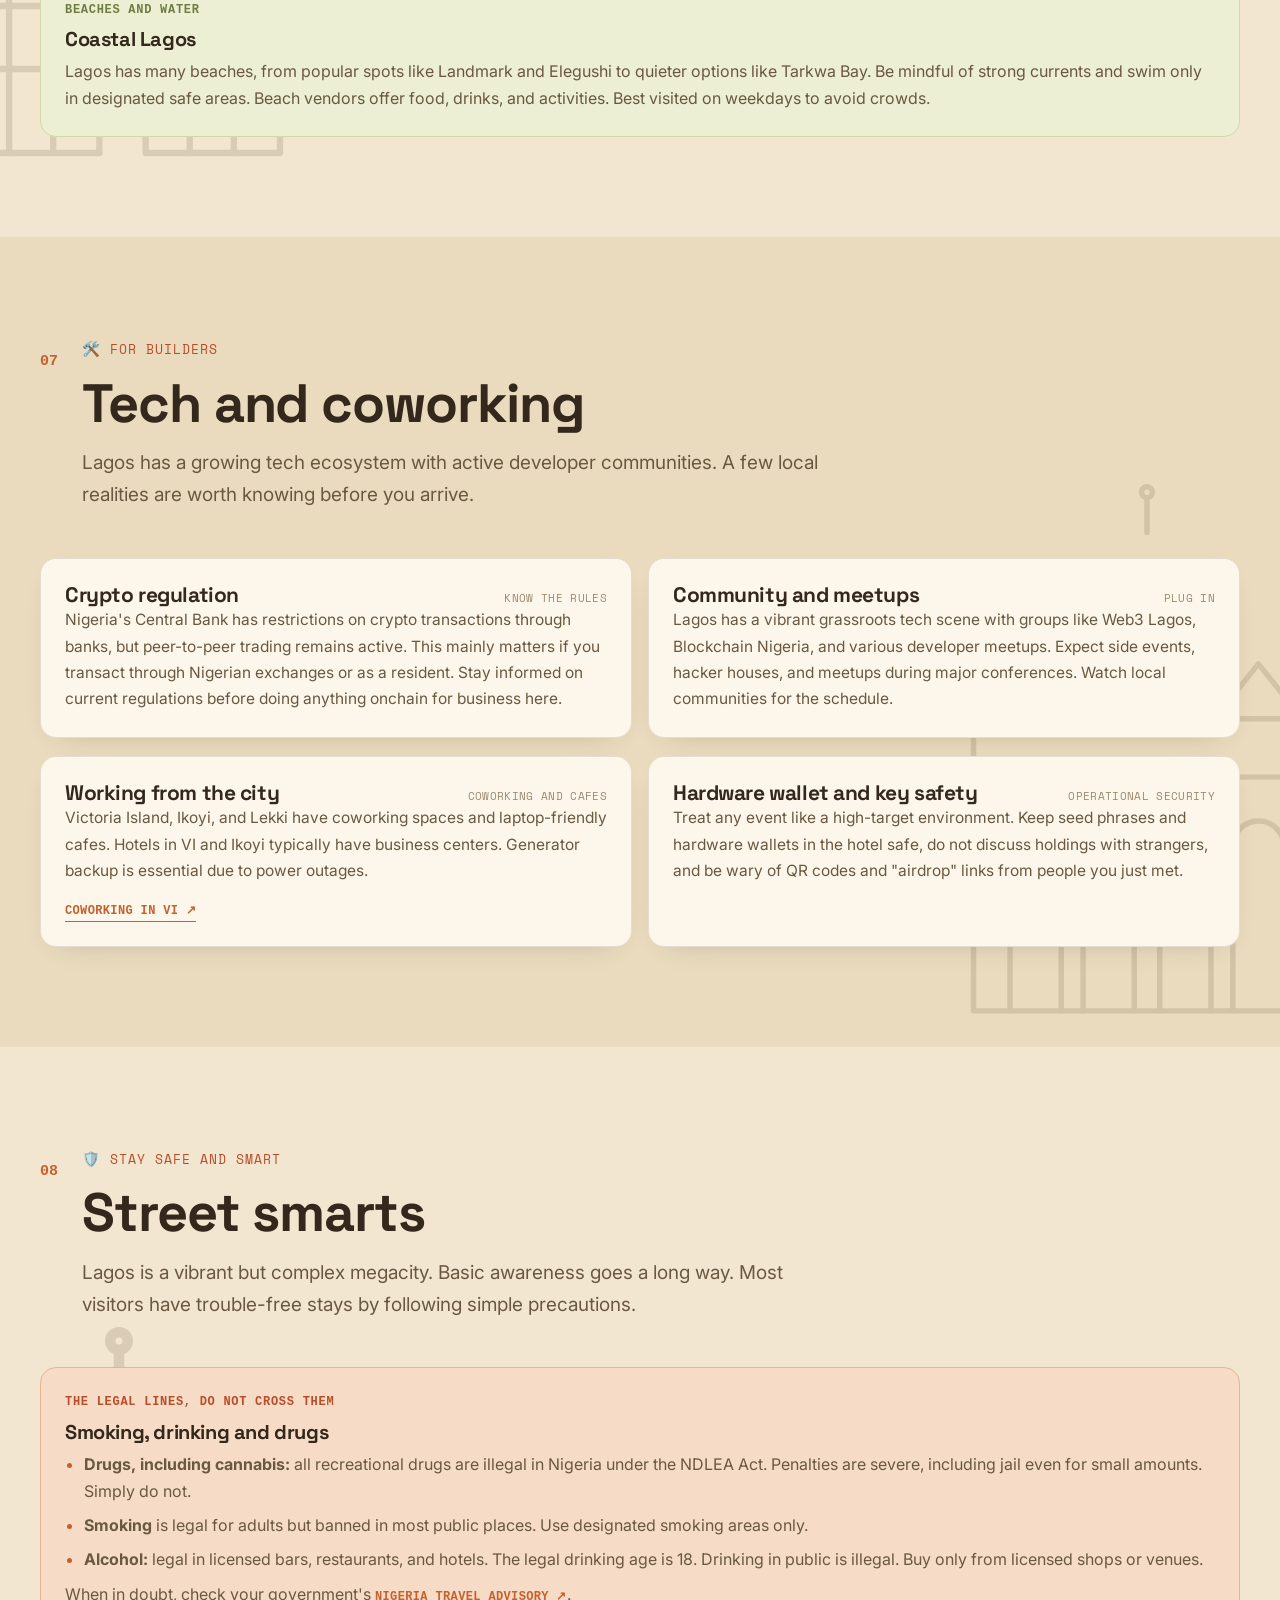
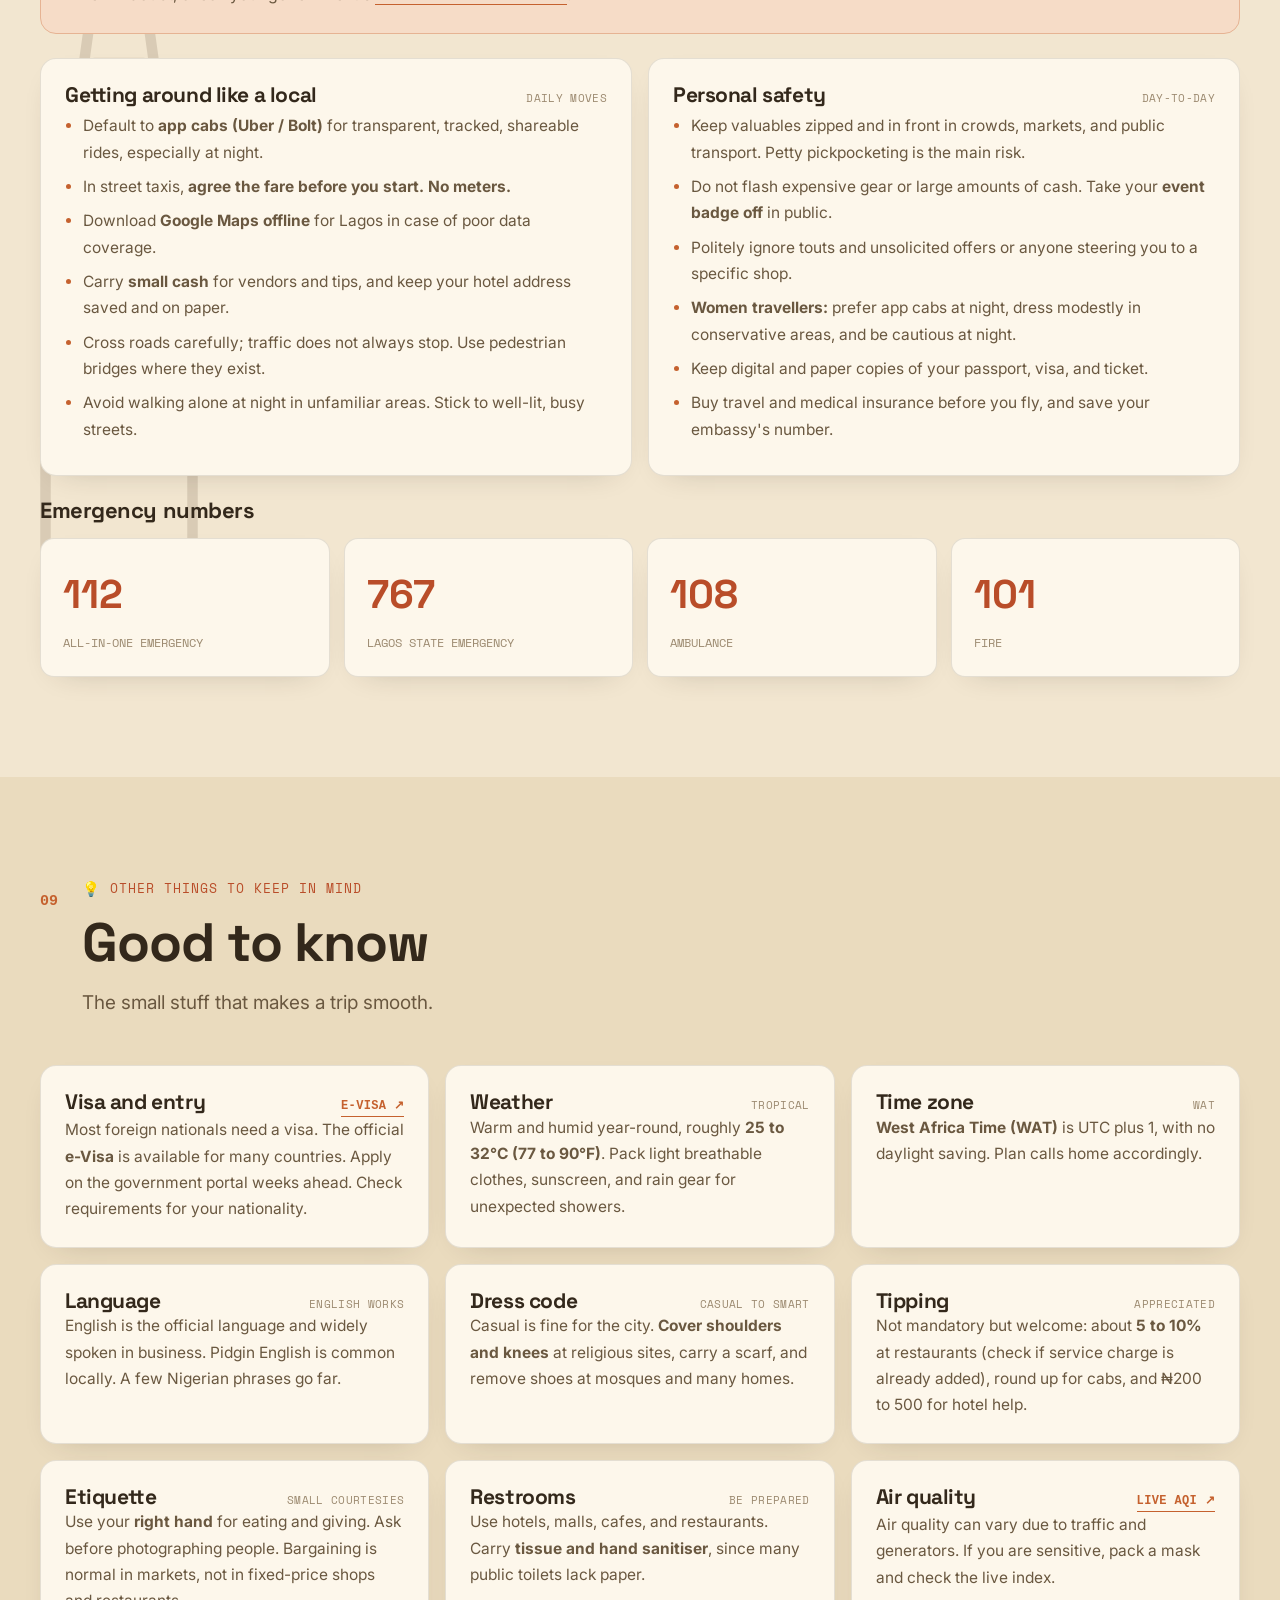
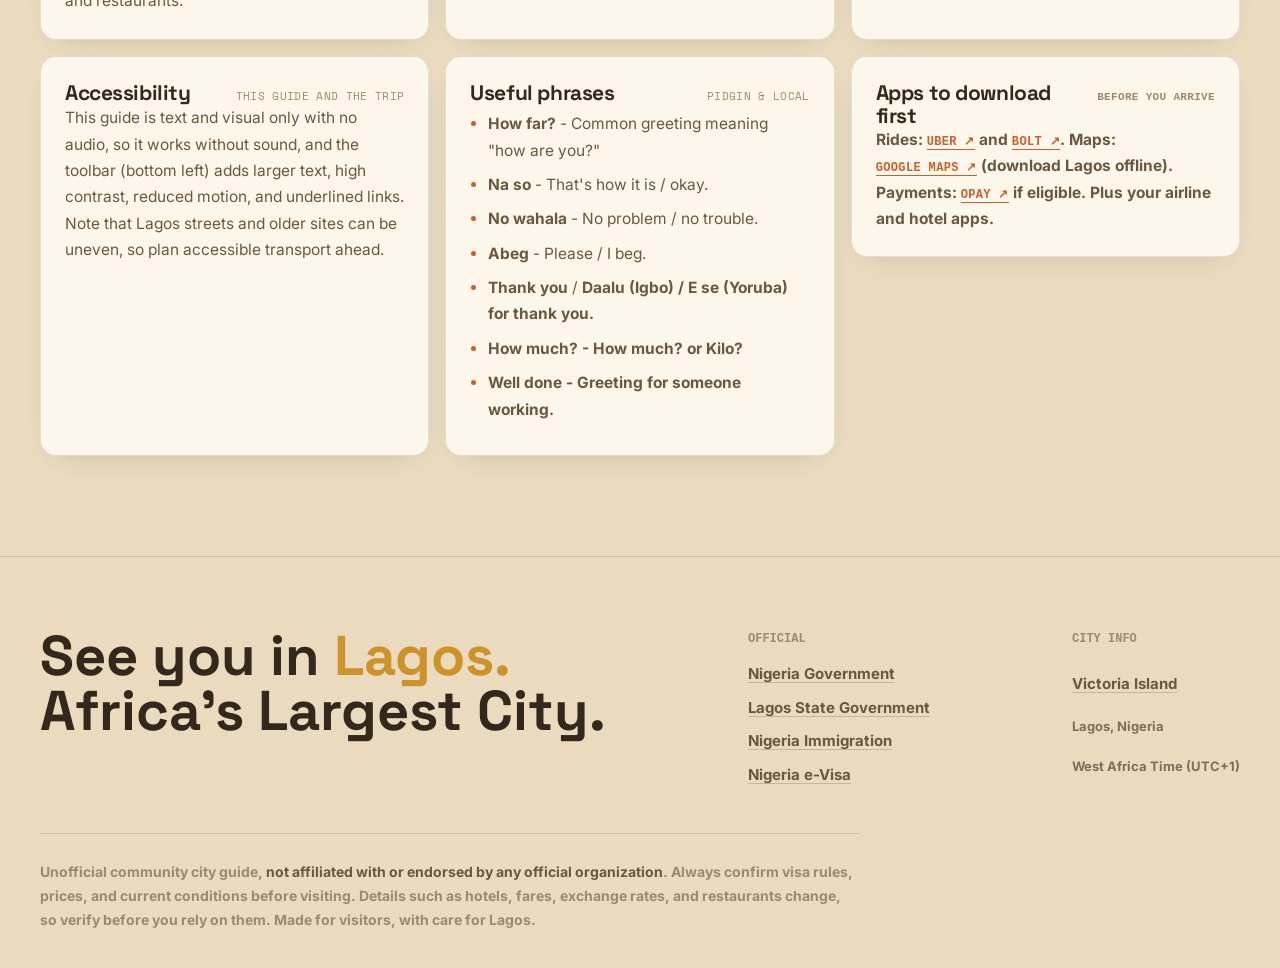
==== commit 6962ba85: "Convert Devcon 8 Mumbai guide to Lagos City Guide - Update all content from Mumbai/India to Lagos/Ni" ====
--- a/index.html
+++ b/index.html
@@ -3,21 +3,21 @@
 <head>
 <meta charset="UTF-8" />
 <meta name="viewport" content="width=device-width, initial-scale=1.0" />
-<title>Devcon 8 India / Mumbai Field Guide</title>
-<meta name="description" content="The unofficial attendee field guide for Devcon 8, Mumbai, India. Nov 3 to 6, 2026 at Jio World Convention Centre, BKC. Hotels, transit, food by diet, SIM and money, water and health, things to do, Web3-in-India, and street smarts. Every place links to Google Maps." />
+<title>Lagos City Guide — Nigeria</title>
+<meta name="description" content="A comprehensive city guide for visitors to Lagos, Nigeria. Hotels, transit, food by diet, SIM and money, water and health, things to do, and street smarts. Every place links to Google Maps." />
 <meta property="og:type" content="website" />
-<meta property="og:site_name" content="Devcon 8 Mumbai Field Guide" />
-<meta property="og:url" content="https://sahilsen.github.io/devcon8-guide/" />
-<meta property="og:title" content="Devcon 8 India: Mumbai Field Guide" />
-<meta property="og:description" content="The unofficial attendee guide to Mumbai for Devcon 8. Getting around, hotels, food by diet, safety, and more, with read-aloud and high-contrast accessibility." />
-<meta property="og:image" content="https://sahilsen.github.io/devcon8-guide/og.png" />
+<meta property="og:site_name" content="Lagos City Guide" />
+<meta property="og:url" content="https://yourusername.github.io/lagos-guide/" />
+<meta property="og:title" content="Lagos City Guide: Nigeria" />
+<meta property="og:description" content="A comprehensive visitor guide to Lagos, Nigeria. Getting around, hotels, food by diet, safety, and more, with read-aloud and high-contrast accessibility." />
+<meta property="og:image" content="https://yourusername.github.io/lagos-guide/og.png" />
 <meta property="og:image:width" content="1200" />
 <meta property="og:image:height" content="630" />
-<meta property="og:image:alt" content="Devcon 8 India, Mumbai field guide" />
+<meta property="og:image:alt" content="Lagos City Guide, Nigeria" />
 <meta name="twitter:card" content="summary_large_image" />
-<meta name="twitter:title" content="Devcon 8 India: Mumbai Field Guide" />
-<meta name="twitter:description" content="The unofficial Mumbai guide for Devcon 8, with read-aloud and high-contrast accessibility." />
-<meta name="twitter:image" content="https://sahilsen.github.io/devcon8-guide/og.png" />
+<meta name="twitter:title" content="Lagos City Guide: Nigeria" />
+<meta name="twitter:description" content="A comprehensive visitor guide to Lagos, Nigeria, with read-aloud and high-contrast accessibility." />
+<meta name="twitter:image" content="https://yourusername.github.io/lagos-guide/og.png" />
 <link rel="preconnect" href="https://fonts.googleapis.com" />
 <link rel="preconnect" href="https://fonts.gstatic.com" crossorigin />
 <link href="https://fonts.googleapis.com/css2?family=Space+Grotesk:wght@400;500;700&family=Space+Mono:wght@400;700&family=Inter:wght@400;500;600;700&family=Mukta:wght@800&display=swap" rel="stylesheet" />
@@ -26,7 +26,7 @@
 <body>
 <a class="skip" href="#main">Skip to content</a>
 
-<!-- water-ripple filter for the Marathi title shadow -->
+<!-- water-ripple filter for the title shadow -->
 <svg width="0" height="0" style="position:absolute" aria-hidden="true">
   <filter id="water">
     <feTurbulence type="fractalNoise" baseFrequency="0.011 0.035" numOctaves="2" seed="4" result="n">
@@ -39,7 +39,7 @@
 <!-- NAV -->
 <header class="nav">
   <div class="wrap nav-inner">
-    <div class="brand"><span class="dc">Devcon 8 India</span><span class="sep">/</span><span class="pl">Mumbai Field Guide</span></div>
+    <div class="brand"><span class="dc">Lagos City Guide</span><span class="sep">/</span><span class="pl">Nigeria</span></div>
     <button class="nav-toggle" id="navToggle" aria-label="Open menu" aria-expanded="false" aria-controls="navLinks">Menu</button>
     <nav class="nav-links" id="navLinks" aria-label="Primary">
       <a href="#getting">Transit</a>
@@ -48,7 +48,7 @@
       <a href="#water">Health</a>
       <a href="#sim">SIM / Money</a>
       <a href="#see">Do</a>
-      <a href="#builders">Web3</a>
+      <a href="#tech">Tech</a>
       <a href="#street">Street Smart</a>
       <a href="#know">Know</a>
     </nav>
@@ -83,24 +83,24 @@
     <circle cx="100" cy="100" r="34" fill="none" stroke="#ff5a1f" stroke-width="1" opacity="0.8"/>
     <circle cx="100" cy="100" r="22" fill="none" stroke="#ff5a1f" stroke-width="1" opacity="0.5"/>
   </svg>
-  <!-- floating Devcon-style shapes -->
+  <!-- floating decorative shapes -->
   <span class="shape s-ring" aria-hidden="true"></span>
   <span class="shape s-dot" aria-hidden="true"></span>
   <span class="shape s-diamond" aria-hidden="true"></span>
   <span class="shape s-tri" aria-hidden="true"></span>
   <div class="wrap">
-    <div class="hero-kicker mono"><span class="dotx"></span> Ethereum Foundation <span class="dotx"></span> Nov 3 to 6, 2026 <span class="dotx"></span> Jio World Convention Centre, BKC</div>
-    <h1><span class="city"><span class="echo" aria-hidden="true">मुंबई</span><span class="latin">Mumbai.</span></span><span class="sub">A field guide for everyone landing for <em>Devcon&nbsp;8</em>, from down the road or across the planet.</span></h1>
-    <p class="hero-lede">How to get to the venue, where to sleep, what to eat on any diet, what not to drink, and how to read Maximum City without the rookie mistakes. Every place here links straight to Google Maps.</p>
+    <div class="hero-kicker mono"><span class="dotx"></span> Welcome to <span class="dotx"></span> Lagos, Nigeria <span class="dotx"></span> Africa's Largest City</div>
+    <h1><span class="city"><span class="echo" aria-hidden="true">Lagos</span><span class="latin">Lagos.</span></span><span class="sub">A comprehensive guide for everyone visiting <em>Lagos</em>, from down the road or across the planet.</span></h1>
+    <p class="hero-lede">How to get around, where to stay, what to eat on any diet, what not to drink, and how to navigate Lagos without the rookie mistakes. Every place here links straight to Google Maps.</p>
   </div>
   <div class="ticker" aria-hidden="true">
     <div class="ticker-track" id="ticker"></div>
   </div>
 </section>
 
-<!-- 01 GETTING THERE -->
+<!-- 01 GETTING AROUND -->
 <section class="block" id="getting">
-  <!-- Bandra-Worli Sea Link -->
+  <!-- Third Mainland Bridge -->
   <svg class="landmark lm-small lm-r" viewBox="0 0 200 150" fill="none" stroke="currentColor" stroke-width="3" stroke-linejoin="round" stroke-linecap="round" aria-hidden="true" stroke-width="2.6">
     <line x1="0" y1="120" x2="200" y2="120"/><line x1="0" y1="127" x2="200" y2="127"/>
     <path d="M62 120 L68 26 L74 120"/>
@@ -112,59 +112,59 @@
     <div class="sec-head">
       <div class="sec-index">01</div>
       <div>
-        <div class="kicker"><span class="kic-ico" aria-hidden="true">🚆</span>Getting to the venue</div>
-        <h2>Reaching Jio World, BKC</h2>
-        <p class="lead">The venue is the <a class="maplink" target="_blank" rel="noopener" href="https://www.google.com/maps/search/?api=1&amp;query=Jio+World+Convention+Centre+BKC+Mumbai">Jio World Convention Centre <span class="arr">↗</span></a>, G Block, Bandra Kurla Complex, Bandra East, Mumbai 400051. It sits in the center of the city, but Mumbai traffic is a contact sport. Always build in a buffer.</p>
+        <div class="kicker"><span class="kic-ico" aria-hidden="true">�</span>Getting around</div>
+        <h2>Navigating Lagos</h2>
+        <p class="lead">Lagos traffic is legendary. A 10 km trip can take 20 minutes or 2 hours depending on the time. Ride-hailing apps are your best friend, but always have a backup plan.</p>
       </div>
     </div>
 
     <div class="note warn" style="margin-bottom:28px">
       <span class="lbl">Rule number one</span>
       <h3>Respect the traffic</h3>
-      <p>A 6 km hop can take 20 minutes at 6am or 75 minutes at 6pm. Peak hours run roughly 8 to 11am and 5 to 9pm. The organizers asked attendees to schedule side events before or after Devcon to ease congestion. Leave early, and when it is rush hour, take the Metro instead of the road.</p>
+      <p>Peak hours run roughly 7 to 10am and 4 to 8pm. The Third Mainland Bridge and Lekki-Epe Expressway can gridlock completely. Always build in a buffer and check traffic apps before heading out.</p>
     </div>
 
     <div class="routes">
       <div class="route">
-        <div class="from">From the airport (BOM)</div>
-        <div class="opt"><span class="mode">Prepaid taxi</span><span class="desc">Use the official prepaid taxi counter inside the terminal for a fixed fare, no haggling. T2 (international) is about 6 km from BKC.</span><span class="cost">₹450 to 800</span></div>
-        <div class="opt"><span class="mode"><a class="maplink" target="_blank" rel="noopener" href="https://www.uber.com/in/en/">Uber / Ola ↗</a></span><span class="desc">Book from the app pickup zone outside arrivals. Cheapest when surge is low. Cash or UPI accepted.</span><span class="cost">₹350 to 650</span></div>
-        <div class="opt"><span class="mode"><a class="maplink" target="_blank" rel="noopener" href="https://www.mmrcl.com/">Metro Line 3 ↗</a></span><span class="desc">The underground Aqua Line connects the airport corridor toward BKC and beats road traffic by a mile.</span><span class="cost">₹20 to 60</span></div>
+        <div class="from">From the airport (MM2)</div>
+        <div class="opt"><span class="mode">Ride-hailing</span><span class="desc">Uber and Bolt are available at Murtala Muhammed International Airport. Book from the designated pickup zones. Drivers may call to confirm location.</span><span class="cost">₦4,000 to 8,000</span></div>
+        <div class="opt"><span class="mode">Airport taxi</span><span class="desc">Official airport taxis are available outside arrivals. Agree on the fare before departure. More expensive but reliable.</span><span class="cost">₦6,000 to 12,000</span></div>
+        <div class="opt"><span class="mode">Hotel shuttle</span><span class="desc">Many hotels offer airport transfer services. Book in advance for the smoothest arrival experience.</span><span class="cost">varies</span></div>
       </div>
 
       <div class="route">
-        <div class="from">By Metro (best in peak hours)</div>
-        <div class="opt"><span class="mode">Line 3 (Aqua)</span><span class="desc">The underground line runs through BKC. The Bandra Kurla Complex station drops you near the venue.</span><span class="cost">₹20 to 60</span></div>
-        <div class="opt"><span class="mode">Tickets</span><span class="desc">Buy a token at the counter, tap a contactless card, or use the metro app. Stations are clean, air-conditioned, and have women-only coaches.</span><span class="cost">token / app</span></div>
-        <div class="opt"><span class="mode">Why</span><span class="desc">When the roads gridlock at 6pm, the Metro is the only thing moving. Learn the BKC exit on day one.</span><span class="cost">save 45 min</span></div>
+        <div class="from">Ride-hailing apps</div>
+        <div class="opt"><span class="mode">Uber / Bolt</span><span class="desc">The most reliable way to get around. Cash or card payment. Bolt is often cheaper than Uber. Both have motorcycle options (Bolt MAX, Uber Moto) for beating traffic.</span><span class="cost">app price</span></div>
+        <div class="opt"><span class="mode">OPay</span><span class="desc">Local ride-hailing and payments app. Very popular for short trips and motorcycle taxis. Requires Nigerian phone number setup.</span><span class="cost">₦200 to 2,000</span></div>
+        <div class="opt"><span class="mode">Tips</span><span class="desc">Share your live location with someone. Confirm the driver's details before getting in. Cash is king if card payment fails.</span><span class="cost">stay safe</span></div>
       </div>
 
       <div class="route">
-        <div class="from">By local train (cheap, intense)</div>
-        <div class="opt"><span class="mode">Nearest</span><span class="desc"><a class="maplink" target="_blank" rel="noopener" href="https://www.google.com/maps/search/?api=1&amp;query=Bandra+railway+station+Mumbai">Bandra ↗</a> (Western) and <a class="maplink" target="_blank" rel="noopener" href="https://www.google.com/maps/search/?api=1&amp;query=Kurla+railway+station+Mumbai">Kurla ↗</a> (Central) are closest. Grab an auto for the last 2 to 4 km.</span><span class="cost">₹10 to 30</span></div>
-        <div class="opt"><span class="mode">App</span><span class="desc">Install <b>m-Indicator</b> for live local train and bus times. It is how the city navigates itself.</span><span class="cost">free</span></div>
-        <div class="opt"><span class="mode">Avoid</span><span class="desc">Locals are brutally packed 8 to 11am and 6 to 9pm. First-timers: skip peak, ride first class, mind the women-only coaches.</span><span class="cost">off-peak</span></div>
+        <div class="from">Public transport</div>
+        <div class="opt"><span class="mode">Danfo buses</span><span class="desc">Yellow minibuses that ply set routes. Cheap but crowded and not recommended for first-time visitors without a local guide.</span><span class="cost">₦100 to 500</span></div>
+        <div class="opt"><span class="mode">BRT buses</span><span class="desc">Bus Rapid Transit with dedicated lanes on major routes like Ikorodu Road. More organized than danfos, air-conditioned.</span><span class="cost">₦200 to 500</span></div>
+        <div class="opt"><span class="mode">Ferries</span><span class="desc">Lagos State Ferry services connect Victoria Island, Ikoyi, Ikorodu, and other waterfront areas. Scenic and avoids traffic.</span><span class="cost">₦300 to 800</span></div>
       </div>
 
       <div class="route">
-        <div class="from">Taxi, auto and ride-hailing</div>
-        <div class="opt"><span class="mode">Uber / Ola</span><span class="desc">The default for visitors. In-app maps plus a fixed-price kill the haggling. Pick "Auto" for a cheaper three-wheeler.</span><span class="cost">app price</span></div>
-        <div class="opt"><span class="mode">Auto rickshaw</span><span class="desc">Cheap and nimble, but autos cannot go south of Bandra or Mahim. Insist on the meter or agree the fare first.</span><span class="cost">₹25 base</span></div>
-        <div class="opt"><span class="mode">Kaali-peeli</span><span class="desc">The black and yellow metered cabs. Fine for short central hops.</span><span class="cost">₹30 base</span></div>
+        <div class="from">Taxis</div>
+        <div class="opt"><span class="mode">Street taxis</span><span class="desc">Yellow taxis can be hailed on the street. Always negotiate the fare before starting the journey. No meters.</span><span class="cost">negotiate</span></div>
+        <div class="opt"><span class="mode">Hotel taxis</span><span class="desc">More expensive but reliable. Your hotel can arrange a car and driver for the day or specific trips.</span><span class="cost">₦5,000+</span></div>
+        <div class="opt"><span class="mode">Keke NAPEP</span><span class="desc">Three-wheeled motorcycles (tricycles). Good for short distances in areas where cars cannot pass. Negotiate fare.</span><span class="cost">₦100 to 300</span></div>
       </div>
     </div>
 
     <div class="note" style="margin-top:26px">
-      <span class="lbl">Pin the right spot</span>
-      <h3>Search the Convention Centre, not just the complex</h3>
-      <p>The wider Jio World Centre also holds a mall, a garden, and Jio World Drive. Navigate to <a class="maplink" target="_blank" rel="noopener" href="https://www.google.com/maps/search/?api=1&amp;query=Jio+World+Convention+Centre+BKC+Mumbai">Jio World Convention Centre <span class="arr">↗</span></a> specifically, and screenshot the route before you leave. Data drops in tunnels and basements.</p>
+      <span class="lbl">Navigation apps</span>
+      <h3>Download before you arrive</h3>
+      <p>Google Maps works well in Lagos. Download offline maps for the city in case of poor data coverage. Waze is also used by locals for real-time traffic updates.</p>
     </div>
   </div>
 </section>
 
 <!-- 02 HOTELS -->
 <section class="block" id="stay">
-  <!-- Taj Mahal Palace Hotel -->
+  <!-- Eko Hotels & Suites -->
   <svg class="landmark lm-feature lm-r" viewBox="0 0 420 360" fill="none" stroke="currentColor" stroke-width="3" stroke-linejoin="round" stroke-linecap="round" aria-hidden="true">
     <rect x="20" y="330" width="380" height="12"/>
     <rect x="40" y="150" width="340" height="180"/>
@@ -181,57 +181,55 @@
       <div class="sec-index">02</div>
       <div>
         <div class="kicker"><span class="kic-ico" aria-hidden="true">🏨</span>Where to stay</div>
-        <h2>Hotels, near to far</h2>
-        <p class="lead">Staying in or beside BKC means a walk or a five-minute ride to the venue, which is gold during rush hour. Bandra and Andheri are the next rings out with more food and nightlife. Book early and refundable: Devcon week plus pre-Diwali demand spikes prices. Every name links to Maps.</p>
+        <h2>Hotels, by area</h2>
+        <p class="lead">Victoria Island and Ikoyi are the business and luxury hubs, closest to major offices and restaurants. Lekki offers newer properties and beach access. Book early and refundable. Every name links to Maps.</p>
       </div>
     </div>
 
     <div class="grid g3">
-      <div class="cell"><div class="top"><h3>Trident BKC</h3><span class="tier">Luxury</span></div><div class="area">In BKC, walk to venue</div><p>The closest polished business hotel to the convention centre. Expect it to be a Devcon hub.</p><div class="foot"><span class="chip">approx <b>$$$$</b></span><a class="maplink" target="_blank" rel="noopener" href="https://www.google.com/maps/search/?api=1&amp;query=Trident+BKC+Mumbai">Map <span class="arr">↗</span></a></div></div>
-
-      <div class="cell"><div class="top"><h3>Sofitel Mumbai BKC</h3><span class="tier">Luxury</span></div><div class="area">In BKC, 5 min</div><p>French-flag luxury with strong restaurants and a pool. Popular with conference crowds.</p><div class="foot"><span class="chip">approx <b>$$$$</b></span><a class="maplink" target="_blank" rel="noopener" href="https://www.google.com/maps/search/?api=1&amp;query=Sofitel+Mumbai+BKC">Map <span class="arr">↗</span></a></div></div>
-
-      <div class="cell"><div class="top"><h3>The St. Regis Mumbai</h3><span class="tier">Luxury</span></div><div class="area">Lower Parel, 25 to 40 min</div><p>Atop Palladium Mall. Farther out but plugged into shopping and dining if BKC is full.</p><div class="foot"><span class="chip">approx <b>$$$$</b></span><a class="maplink" target="_blank" rel="noopener" href="https://www.google.com/maps/search/?api=1&amp;query=The+St.+Regis+Mumbai">Map <span class="arr">↗</span></a></div></div>
-
-      <div class="cell"><div class="top"><h3>Taj Lands End</h3><span class="tier">Luxury</span></div><div class="area">Bandra West, 15 to 25 min</div><p>Sea-facing icon in buzzy Bandra. Best base if you want cafes, bars, and the seafront after sessions.</p><div class="foot"><span class="chip">approx <b>$$$$</b></span><a class="maplink" target="_blank" rel="noopener" href="https://www.google.com/maps/search/?api=1&amp;query=Taj+Lands+End+Bandra+Mumbai">Map <span class="arr">↗</span></a></div></div>
-
-      <div class="cell"><div class="top"><h3>The Oberoi Mumbai</h3><span class="tier">Luxury</span></div><div class="area">Nariman Point, 35 to 50 min</div><p>South Mumbai polish on Marine Drive. Far from BKC, but a destination in itself.</p><div class="foot"><span class="chip">approx <b>$$$$</b></span><a class="maplink" target="_blank" rel="noopener" href="https://www.google.com/maps/search/?api=1&amp;query=The+Oberoi+Mumbai+Nariman+Point">Map <span class="arr">↗</span></a></div></div>
-
-      <div class="cell"><div class="top"><h3>The Taj Mahal Palace</h3><span class="tier">Luxury icon</span></div><div class="area">Colaba, 40 to 55 min</div><p>The most famous hotel in India, on the harbour by the Gateway. A splurge and a sight.</p><div class="foot"><span class="chip">approx <b>$$$$</b></span><a class="maplink" target="_blank" rel="noopener" href="https://www.google.com/maps/search/?api=1&amp;query=The+Taj+Mahal+Palace+Colaba+Mumbai">Map <span class="arr">↗</span></a></div></div>
-
-      <div class="cell"><div class="top"><h3>Grand Hyatt Mumbai</h3><span class="tier">Upper-mid</span></div><div class="area">Santacruz East, 15 to 20 min</div><p>Big rooms, a strong food hall, and a quick run to BKC outside peak. Reliable conference base.</p><div class="foot"><span class="chip">approx <b>$$$</b></span><a class="maplink" target="_blank" rel="noopener" href="https://www.google.com/maps/search/?api=1&amp;query=Grand+Hyatt+Mumbai+Santacruz">Map <span class="arr">↗</span></a></div></div>
-
-      <div class="cell"><div class="top"><h3>ITC Maratha</h3><span class="tier">Upper-mid</span></div><div class="area">Andheri East, 15 to 25 min</div><p>Near the airport, handy for short trips and early flights, with a quick hop to BKC off-peak.</p><div class="foot"><span class="chip">approx <b>$$$</b></span><a class="maplink" target="_blank" rel="noopener" href="https://www.google.com/maps/search/?api=1&amp;query=ITC+Maratha+Andheri+Mumbai">Map <span class="arr">↗</span></a></div></div>
-
-      <div class="cell"><div class="top"><h3>JW Marriott Juhu</h3><span class="tier">Upper-mid</span></div><div class="area">Juhu, 25 to 40 min</div><p>Beachfront, with a famous Sunday brunch. Trade venue distance for the seaside.</p><div class="foot"><span class="chip">approx <b>$$$</b></span><a class="maplink" target="_blank" rel="noopener" href="https://www.google.com/maps/search/?api=1&amp;query=JW+Marriott+Mumbai+Juhu">Map <span class="arr">↗</span></a></div></div>
-
-      <div class="cell"><div class="top"><h3>Hyatt Regency Mumbai</h3><span class="tier">Upper-mid</span></div><div class="area">Andheri, by airport</div><p>Across from the terminal. Great for arrival night or an early departure.</p><div class="foot"><span class="chip">approx <b>$$$</b></span><a class="maplink" target="_blank" rel="noopener" href="https://www.google.com/maps/search/?api=1&amp;query=Hyatt+Regency+Mumbai+airport">Map <span class="arr">↗</span></a></div></div>
-
-      <div class="cell"><div class="top"><h3>Novotel Mumbai Juhu</h3><span class="tier">Mid</span></div><div class="area">Juhu Beach, 25 to 40 min</div><p>Solid four star on the beach with good value rooms and pool. Popular and books out fast.</p><div class="foot"><span class="chip">approx <b>$$</b></span><a class="maplink" target="_blank" rel="noopener" href="https://www.google.com/maps/search/?api=1&amp;query=Novotel+Mumbai+Juhu+Beach">Map <span class="arr">↗</span></a></div></div>
-
-      <div class="cell"><div class="top"><h3>Lemon Tree Premier</h3><span class="tier">Mid</span></div><div class="area">Andheri, by airport</div><p>Reliable mid range value near the airport. Reserve refundable rates early for event week.</p><div class="foot"><span class="chip">approx <b>$$</b></span><a class="maplink" target="_blank" rel="noopener" href="https://www.google.com/maps/search/?api=1&amp;query=Lemon+Tree+Premier+Mumbai+International+Airport">Map <span class="arr">↗</span></a></div></div>
-
-      <div class="cell"><div class="top"><h3>The Mirador Hotel</h3><span class="tier">Mid</span></div><div class="area">Andheri East, 15 to 25 min</div><p>Decent business hotel close to the airport and a manageable run to BKC off-peak.</p><div class="foot"><span class="chip">approx <b>$$</b></span><a class="maplink" target="_blank" rel="noopener" href="https://www.google.com/maps/search/?api=1&amp;query=The+Mirador+Hotel+Andheri+Mumbai">Map <span class="arr">↗</span></a></div></div>
-
-      <div class="cell"><div class="top"><h3>ibis Mumbai Airport</h3><span class="tier">Mid-budget</span></div><div class="area">Andheri East, 15 to 25 min</div><p>Clean, no-frills, dependable. A safe pick for solo builders watching the budget.</p><div class="foot"><span class="chip">approx <b>$$</b></span><a class="maplink" target="_blank" rel="noopener" href="https://www.google.com/maps/search/?api=1&amp;query=ibis+Mumbai+Airport+hotel">Map <span class="arr">↗</span></a></div></div>
-
-      <div class="cell"><div class="top"><h3>Hotel Suba Palace</h3><span class="tier">Mid</span></div><div class="area">Colaba, 40 to 55 min</div><p>Tidy boutique by the Gateway. Far from BKC, but unbeatable for sightseeing South Mumbai.</p><div class="foot"><span class="chip">approx <b>$$</b></span><a class="maplink" target="_blank" rel="noopener" href="https://www.google.com/maps/search/?api=1&amp;query=Hotel+Suba+Palace+Colaba+Mumbai">Map <span class="arr">↗</span></a></div></div>
-
-      <div class="cell"><div class="top"><h3>The Hosteller Mumbai</h3><span class="tier">Hostel</span></div><div class="area">Andheri West</div><p>Modern backpacker hostel with dorms and private rooms. Good for meeting other attendees.</p><div class="foot"><span class="chip">approx <b>$</b></span><a class="maplink" target="_blank" rel="noopener" href="https://www.google.com/maps/search/?api=1&amp;query=The+Hosteller+Mumbai+Andheri">Map <span class="arr">↗</span></a></div></div>
-
-      <div class="cell"><div class="top"><h3>Zostel Mumbai</h3><span class="tier">Hostel</span></div><div class="area">Andheri</div><p>India's best known hostel brand. Social, cheap, and used to international travelers.</p><div class="foot"><span class="chip">approx <b>$</b></span><a class="maplink" target="_blank" rel="noopener" href="https://www.google.com/maps/search/?api=1&amp;query=Zostel+Mumbai">Map <span class="arr">↗</span></a></div></div>
-
-      <div class="cell"><div class="top"><h3>Bandra boutique stays</h3><span class="tier">Mid</span></div><div class="area">Bandra West, 15 to 25 min</div><p>Pali Hill and Bandra are full of boutique hotels and serviced apartments. Best vibe per rupee.</p><div class="foot"><span class="chip">approx <b>$$</b></span><a class="maplink" target="_blank" rel="noopener" href="https://www.google.com/maps/search/?api=1&amp;query=boutique+hotels+Bandra+West+Mumbai">Map <span class="arr">↗</span></a></div></div>
+      <div class="cell"><div class="top"><h3>Titanium Hotel</h3><span class="tier">Luxury</span></div><div class="area">Victoria Island</div><p>The tallest hotel in West Africa, 5-star luxury in the heart of VI. Modern rooms, multiple restaurants, and event facilities.</p><div class="foot"><span class="chip">approx <b>$$$$</b></span><a class="maplink" target="_blank" rel="noopener" href="https://www.google.com/maps/search/?api=1&amp;query=Titanium+Hotel+Victoria+Island+Lagos">Map <span class="arr">↗</span></a></div></div>
+
+      <div class="cell"><div class="top"><h3>The Art Hotel</h3><span class="tier">Luxury</span></div><div class="area">Victoria Island</div><p>5-star boutique hotel fusing art with hospitality. Rooftop bar, Asian restaurant, and walking distance to banks and corporates.</p><div class="foot"><span class="chip">approx <b>$$$$</b></span><a class="maplink" target="_blank" rel="noopener" href="https://www.google.com/maps/search/?api=1&amp;query=The+Art+Hotel+Victoria+Island+Lagos">Map <span class="arr">↗</span></a></div></div>
+
+      <div class="cell"><div class="top"><h3>The Delborough</h3><span class="tier">Luxury</span></div><div class="area">Victoria Island</div><p>Luxury hotel with private cinema, rooftop bar, and Cecilia Spa. High-end service and stunning views.</p><div class="foot"><span class="chip">approx <b>$$$$</b></span><a class="maplink" target="_blank" rel="noopener" href="https://www.google.com/maps/search/?api=1&amp;query=The+Delborough+Lagos">Map <span class="arr">↗</span></a></div></div>
+
+      <div class="cell"><div class="top"><h3>Eko Hotels & Suites</h3><span class="tier">Luxury</span></div><div class="area">Victoria Island</div><p>Lagos landmark with the largest convention centre in Nigeria. Multiple restaurants, pools, and direct beach access.</p><div class="foot"><span class="chip">approx <b>$$$$</b></span><a class="maplink" target="_blank" rel="noopener" href="https://www.google.com/maps/search/?api=1&amp;query=Eko+Hotels+and+Suites+Victoria+Island+Lagos">Map <span class="arr">↗</span></a></div></div>
+
+      <div class="cell"><div class="top"><h3>The Wheatbaker</h3><span class="tier">Luxury</span></div><div class="area">Ikoyi</div><p>Boutique hotel known for art and hospitality. Intimate, elegant, with a strong restaurant scene in Ikoyi.</p><div class="foot"><span class="chip">approx <b>$$$$</b></span><a class="maplink" target="_blank" rel="noopener" href="https://www.google.com/maps/search/?api=1&amp;query=The+Wheatbaker+Ikoyi+Lagos">Map <span class="arr">↗</span></a></div></div>
+
+      <div class="cell"><div class="top"><h3>Mövenpick Hotel Ikoyi</h3><span class="tier">Upper-mid</span></div><div class="area">Ikoyi</div><p>Swiss-run hotel with pool, fitness center, and airport transfer service. Central to businesses and beaches.</p><div class="foot"><span class="chip">approx <b>$$$</b></span><a class="maplink" target="_blank" rel="noopener" href="https://www.google.com/maps/search/?api=1&amp;query=Movenpick+Hotel+Ikoyi+Lagos">Map <span class="arr">↗</span></a></div></div>
+
+      <div class="cell"><div class="top"><h3Federal Palace Hotel</h3><span class="tier">Luxury</span></div><div class="area">Victoria Island</div><p>Historic hotel with casino and event venues. Classic luxury with modern amenities in the heart of VI.</p><div class="foot"><span class="chip">approx <b>$$$$</b></span><a class="maplink" target="_blank" rel="noopener" href="https://www.google.com/maps/search/?api=1&amp;query=Federal+Palace+Hotel+Victoria+Island+Lagos">Map <span class="arr">↗</span></a></div></div>
+
+      <div class="cell"><div class="top"><h3>Radisson Blu Anchorage</h3><span class="tier">Upper-mid</span></div><div class="area">Victoria Island</div><p>Waterfront hotel on the lagoon. Modern rooms, pool, and walking distance to VI businesses.</p><div class="foot"><span class="chip">approx <b>$$$</b></span><a class="maplink" target="_blank" rel="noopener" href="https://www.google.com/maps/search/?api=1&amp;query=Radisson+Blu+Anchorage+Victoria+Island+Lagos">Map <span class="arr">↗</span></a></div></div>
+
+      <div class="cell"><div class="top"><h3>Lagos Continental</h3><span class="tier">Upper-mid</span></div><div class="area">Victoria Island</div><p>Part of Eko Hotels complex, slightly more affordable option with access to all facilities.</p><div class="foot"><span class="chip">approx <b>$$$</b></span><a class="maplink" target="_blank" rel="noopener" href="https://www.google.com/maps/search/?api=1&amp;query=Lagos+Continental+Hotel+Victoria+Island">Map <span class="arr">↗</span></a></div></div>
+
+      <div class="cell"><div class="top"><h3>The George Lagos</h3><span class="tier">Mid</span></div><div class="area">Ikoyi</div><p>Boutique hotel in a restored colonial building. Charming, intimate, with a restaurant and bar.</p><div class="foot"><span class="chip">approx <b>$$</b></span><a class="maplink" target="_blank" rel="noopener" href="https://www.google.com/maps/search/?api=1&amp;query=The+George+Ikoyi+Lagos">Map <span class="arr">↗</span></a></div></div>
+
+      <div class="cell"><div class="top"><h3>Protea Hotel Ikoyi</h3><span class="tier">Mid</span></div><div class="area">Ikoyi</div><p>Reliable mid-range option by Marriott International. Good value in a prime residential area.</p><div class="foot"><span class="chip">approx <b>$$</b></span><a class="maplink" target="_blank" rel="noopener" href="https://www.google.com/maps/search/?api=1&amp;query=Protea+Hotel+Ikoyi+Lagos">Map <span class="arr">↗</span></a></div></div>
+
+      <div class="cell"><div class="top"><h3>Sunview Hotel</h3><span class="tier">Mid</span></div><div class="area">Ikoyi</div><p>Quiet hotel in leafy Ikoyi. Good for those wanting a residential feel away from VI bustle.</p><div class="foot"><span class="chip">approx <b>$$</b></span><a class="maplink" target="_blank" rel="noopener" href="https://www.google.com/maps/search/?api=1&amp;query=Sunview+Hotel+Ikoyi+Lagos">Map <span class="arr">↗</span></a></div></div>
+
+      <div class="cell"><div class="top"><h3>Bon Hotel Island</h3><span class="tier">Mid</span></div><div class="area">Victoria Island</div><p>South African brand with modern rooms and restaurant. Good value in central VI.</p><div class="foot"><span class="chip">approx <b>$$</b></span><a class="maplink" target="_blank" rel="noopener" href="https://www.google.com/maps/search/?api=1&amp;query=Bon+Hotel+Island+Victoria+Island+Lagos">Map <span class="arr">↗</span></a></div></div>
+
+      <div class="cell"><div class="top"><h3>Lekki hotels</h3><span class="tier">Various</span></div><div class="area">Lekki Phase 1</div><p>Lekki has many newer hotels and serviced apartments. Good for those wanting beach access and newer developments.</p><div class="foot"><span class="chip">approx <b>$$-$$$</b></span><a class="maplink" target="_blank" rel="noopener" href="https://www.google.com/maps/search/?api=1&amp;query=hotels+Lekki+Phase+1+Lagos">Map <span class="arr">↗</span></a></div></div>
+
+      <div class="cell"><div class="top"><h3>Airport hotels</h3><span class="tier">Mid</span></div><div class="area">Ikeja, near MM2</div><p>Several hotels near the airport for arrival nights or early departures. Less convenient for city exploration.</p><div class="foot"><span class="chip">approx <b>$$</b></span><a class="maplink" target="_blank" rel="noopener" href="https://www.google.com/maps/search/?api=1&amp;query=hotels+near+Murtala+Muhammed+Airport+Ikeja">Map <span class="arr">↗</span></a></div></div>
+
+      <div class="cell"><div class="top"><h3>Serviced apartments</h3><span class="tier">Various</span></div><div class="area">VI, Ikoyi, Lekki</div><p>Airbnb and serviced apartments are popular for longer stays. Look for properties with good security and generator backup.</p><div class="foot"><span class="chip">approx <b>$$-$$$</b></span><a class="maplink" target="_blank" rel="noopener" href="https://www.google.com/maps/search/?api=1&amp;query=serviced+apartments+Victoria+Island+Lagos">Map <span class="arr">↗</span></a></div></div>
+
+      <div class="cell"><div class="top"><h3>Budget options</h3><span class="tier">Budget</span></div><div class="area">Various areas</div><p>Guest houses and budget hotels exist but quality varies significantly. Read recent reviews carefully.</p><div class="foot"><span class="chip">approx <b>$</b></span><a class="maplink" target="_blank" rel="noopener" href="https://www.google.com/maps/search/?api=1&amp;query=budget+hotels+Lagos">Map <span class="arr">↗</span></a></div></div>
     </div>
 
     <div class="note ok" style="margin-top:24px">
       <span class="lbl">Booking sense</span>
-      <h3>Trade distance for traffic, not kilometres</h3>
+      <h3>Key considerations</h3>
       <ul>
-        <li>A hotel 4 km away across the rush-hour bridge can be slower than one 8 km away on the Metro line. Check the route, not the map distance.</li>
-        <li>Book <b>refundable</b>. Plans shift and Diwali week demand is non-negotiable.</li>
-        <li>Ask about fixed-fare <b>airport pickup</b>, which removes all arrival stress.</li>
-        <li>Check <a class="maplink" target="_blank" rel="noopener" href="https://devcon.org/en/">devcon.org ↗</a> for any official room block or partner-hotel codes before booking direct.</li>
+        <li><b>Generator backup</b> is essential in Lagos due to frequent power outages. Confirm your hotel has reliable backup power.</li>
+        <li>Book <b>refundable</b> rates. Plans change and availability can be tight during event periods.</li>
+        <li>Ask about <b>airport pickup</b> for stress-free arrival, especially if arriving at night.</li>
+        <li>VI and Ikoyi are safest and most convenient for business. Lekki offers newer properties but longer commutes to central areas.</li>
       </ul>
     </div>
   </div>
@@ -239,7 +237,7 @@
 
 <!-- 03 FOOD -->
 <section class="block" id="food">
-  <!-- Gateway of India -->
+  <!-- Lekki-Ikoyi Link Bridge -->
   <svg class="landmark lm-feature lm-l" viewBox="0 0 360 380" fill="none" stroke="currentColor" stroke-width="3" stroke-linejoin="round" stroke-linecap="round" aria-hidden="true">
     <rect x="20" y="336" width="320" height="16"/>
     <rect x="44" y="205" width="272" height="131"/>
@@ -261,7 +259,7 @@
       <div>
         <div class="kicker"><span class="kic-ico" aria-hidden="true">🍽️</span>Eat well, any diet</div>
         <h2>Food, by what you can eat</h2>
-        <p class="lead">India is the easiest country on earth to eat vegetarian, and Mumbai layers on Gujarati, South Indian, Mughlai, coastal, Parsi, and global food. Filter to show only what fits your diet, check the spice meter, and tap any place to open it in Maps.</p>
+        <p class="lead">Lagos offers incredible Nigerian cuisine plus international options. From jollof rice and suya to fine dining, filter to show only what fits your diet, check the spice meter, and tap any place to open it in Maps.</p>
       </div>
     </div>
 
@@ -271,244 +269,146 @@
       <button class="filter-btn" data-filter="veg" aria-pressed="false"><span class="dot" style="background:#1d7a3a"></span>Vegetarian</button>
       <button class="filter-btn" data-filter="vegan" aria-pressed="false"><span class="dot" style="background:#0c7a6c"></span>Vegan</button>
       <button class="filter-btn" data-filter="df" aria-pressed="false"><span class="dot" style="background:#3f37b8"></span>Dairy-free</button>
-      <button class="filter-btn" data-filter="jain" aria-pressed="false"><span class="dot" style="background:#9a6000"></span>Jain</button>
-      <button class="filter-btn" data-filter="kosher" aria-pressed="false"><span class="dot" style="background:#1f50b5"></span>Kosher</button>
       <button class="filter-btn" data-filter="halal" aria-pressed="false"><span class="dot" style="background:#1d7a4a"></span>Halal</button>
       <button class="filter-btn" data-filter="nonveg" aria-pressed="false"><span class="dot" style="background:#b01e57"></span>Non-veg</button>
     </div>
 
     <div class="food-grid" id="foodGrid">
 
-      <div class="food" data-diet="veg vegan df jain">
-        <div class="top"><h4>Cafe Madras</h4><a class="maplink" target="_blank" rel="noopener" href="https://www.google.com/maps/search/?api=1&amp;query=Cafe+Madras+Matunga+Mumbai">Map ↗</a></div>
-        <div class="where">Matunga, South Indian</div>
-        <p>Legendary dosas, idlis, and filter coffee. Naturally dairy-free if you ask for oil not ghee. Coconut chutney is dairy-free.</p>
-        <div class="tags"><span class="tag veg">Vegetarian</span><span class="tag vegan">Vegan on request</span><span class="tag df">Dairy-free on request</span></div>
-        <div class="foot" style="margin-top:12px"><span class="heat l2"><span class="hl">Spice</span><i></i><i></i><i></i></span></div>
-      </div>
-
-      <div class="food" data-diet="veg vegan df jain">
-        <div class="top"><h4>Ram Ashraya</h4><a class="maplink" target="_blank" rel="noopener" href="https://www.google.com/maps/search/?api=1&amp;query=Ram+Ashraya+Matunga+Mumbai">Map ↗</a></div>
-        <div class="where">Matunga, South Indian</div>
-        <p>A no-frills institution for breakfast dosa and idli. Seasonal menu, fast, and very cheap.</p>
-        <div class="tags"><span class="tag veg">Vegetarian</span><span class="tag vegan">Vegan on request</span><span class="tag df">Dairy-free on request</span></div>
-        <div class="foot" style="margin-top:12px"><span class="heat l2"><span class="hl">Spice</span><i></i><i></i><i></i></span></div>
-      </div>
-
-      <div class="food" data-diet="veg jain df">
-        <div class="top"><h4>Swati Snacks</h4><a class="maplink" target="_blank" rel="noopener" href="https://www.google.com/maps/search/?api=1&amp;query=Swati+Snacks+Tardeo+Mumbai">Map ↗</a></div>
-        <div class="where">Tardeo, Gujarati street food</div>
-        <p>Clean, modern take on Mumbai street snacks: panki, pani puri, handvo. Jain versions on request.</p>
-        <div class="tags"><span class="tag veg">Vegetarian</span><span class="tag jain">Jain on request</span><span class="tag df">Dairy-free on request</span></div>
-        <div class="foot" style="margin-top:12px"><span class="heat l2"><span class="hl">Spice</span><i></i><i></i><i></i></span></div>
-      </div>
-
-      <div class="food" data-diet="veg jain">
-        <div class="top"><h4>Shree Thaker Bhojanalay</h4><a class="maplink" target="_blank" rel="noopener" href="https://www.google.com/maps/search/?api=1&amp;query=Shree+Thaker+Bhojanalay+Kalbadevi+Mumbai">Map ↗</a></div>
-        <div class="where">Kalbadevi, Gujarati thali</div>
-        <p>An unlimited Gujarati feast, largely Jain friendly. Rich with ghee and dairy, so not the vegan pick.</p>
-        <div class="tags"><span class="tag veg">Vegetarian</span><span class="tag jain">Jain</span></div>
-        <div class="foot" style="margin-top:12px"><span class="heat l2"><span class="hl">Spice</span><i></i><i></i><i></i></span></div>
-      </div>
-
-      <div class="food" data-diet="veg jain df">
-        <div class="top"><h4>Soam</h4><a class="maplink" target="_blank" rel="noopener" href="https://www.google.com/maps/search/?api=1&amp;query=Soam+restaurant+Babulnath+Mumbai">Map ↗</a></div>
-        <div class="where">Babulnath, Gujarati / Kathiyawadi</div>
-        <p>Comfort vegetarian classics near Chowpatty. Helpful with Jain and no onion garlic requests.</p>
-        <div class="tags"><span class="tag veg">Vegetarian</span><span class="tag jain">Jain on request</span><span class="tag df">Dairy-free on request</span></div>
+      <div class="food" data-diet="nonveg halal">
+        <div class="top"><h4>Vannys Restaurant</h4><a class="maplink" target="_blank" rel="noopener" href="https://www.google.com/maps/search/?api=1&amp;query=Vannys+Restaurant+Lekki+Lagos">Map ↗</a></div>
+        <div class="where">Lekki, Nigerian cuisine</div>
+        <p>Authentic Nigerian flavors with a modern touch. Party jollof, suya, asun, egusi, and seafood okro prepared fresh daily.</p>
+        <div class="tags"><span class="tag nonveg">Chicken / Goat / Fish</span><span class="tag halal">Halal</span></div>
+        <div class="foot" style="margin-top:12px"><span class="heat l2"><span class="hl">Spice</span><i></i><i></i><i></i></span></div>
+      </div>
+
+      <div class="food" data-diet="veg vegan df">
+        <div class="top"><h4>ILE IYAN</h4><a class="maplink" target="_blank" rel="noopener" href="https://www.google.com/maps/search/?api=1&amp;query=ILE+IYAN+Lekki+Lagos">Map ↗</a></div>
+        <div class="where">Lekki Phase 1, Nigerian</div>
+        <p>Celebrates Nigerian culture with authentic flavors. Ila ati awon nkan inu odo (seafood okro), village rice, and fried yam with fish.</p>
+        <div class="tags"><span class="tag veg">Vegetarian options</span><span class="tag vegan">Vegan options</span><span class="tag df">Dairy-free options</span></div>
+        <div class="foot" style="margin-top:12px"><span class="heat l2"><span class="hl">Spice</span><i></i><i></i><i></i></span></div>
+      </div>
+
+      <div class="food" data-diet="nonveg halal">
+        <div class="top"><h4>Yoko Lagos</h4><a class="maplink" target="_blank" rel="noopener" href="https://www.google.com/maps/search/?api=1&amp;query=Yoko+Lagos+Ikeja">Map ↗</a></div>
+        <div class="where">Ikeja GRA, West African fine dining</div>
+        <p>West African street food elevated to fine dining. Suya grills, vibrant flavors from Lagos streets, in an elegant setting.</p>
+        <div class="tags"><span class="tag nonveg">Varies</span><span class="tag halal">Halal</span></div>
+        <div class="foot" style="margin-top:12px"><span class="heat l2"><span class="hl">Spice</span><i></i><i></i><i></i></span></div>
+      </div>
+
+      <div class="food" data-diet="nonveg halal">
+        <div class="top"><h4>Natives Restaurant</h4><a class="maplink" target="_blank" rel="noopener" href="https://www.google.com/maps/search/?api=1&amp;query=Natives+Restaurant+Victoria+Island+Lagos">Map ↗</a></div>
+        <div class="where">Victoria Island, fine dining</div>
+        <p>Upscale Nigerian cuisine. Executive coconut rice with prawn, VIP spaghetti jollof, luxury prawns fried rice.</p>
+        <div class="tags"><span class="tag nonveg">Chicken / Prawn / Fish</span><span class="tag halal">Halal</span></div>
+        <div class="foot" style="margin-top:12px"><span class="heat l2"><span class="hl">Spice</span><i></i><i></i><i></i></span></div>
+      </div>
+
+      <div class="food" data-diet="nonveg halal">
+        <div class="top"><h4>Lalaba Restaurant</h4><a class="maplink" target="_blank" rel="noopener" href="https://www.google.com/maps/search/?api=1&amp;query=Lalaba+Restaurant+Ikeja+Lagos">Map ↗</a></div>
+        <div class="where">Ikeja, Nigerian</div>
+        <p>Famous for firewood jollof rice. Smoked Naija jollof with plantain and protein. Traditional Nigerian comfort food.</p>
+        <div class="tags"><span class="tag nonveg">Chicken / Goat</span><span class="tag halal">Halal</span></div>
+        <div class="foot" style="margin-top:12px"><span class="heat l2"><span class="hl">Spice</span><i></i><i></i><i></i></span></div>
+      </div>
+
+      <div class="food" data-diet="nonveg halal">
+        <div class="top"><h4>Suya spots</h4><a class="maplink" target="_blank" rel="noopener" href="https://www.google.com/maps/search/?api=1&amp;query=suya+spots+Lagos">Map ↗</a></div>
+        <div class="where">Various locations</div>
+        <p>Charcoal-grilled beef suya dusted in yaji spice (groundnut, chile, ginger). Served with plantain, onions, and tomatoes. Lagos street food essential.</p>
+        <div class="tags"><span class="tag nonveg">Beef / Chicken</span><span class="tag halal">Halal</span></div>
+        <div class="foot" style="margin-top:12px"><span class="heat l3"><span class="hl">Spice</span><i></i><i></i><i></i></span></div>
+      </div>
+
+      <div class="food" data-diet="veg df">
+        <div class="top"><h4>Jollof rice</h4><a class="maplink" target="_blank" rel="noopener" href="https://www.google.com/maps/search/?api=1&amp;query=jollof+rice+restaurants+Lagos">Map ↗</a></div>
+        <div class="where">Citywide, Nigerian staple</div>
+        <p>Lagos party jollof is legendary. One-pot rice cooked in tomato-pepper base. Often vegetarian-friendly, confirm no meat stock.</p>
+        <div class="tags"><span class="tag veg">Vegetarian on request</span><span class="tag df">Dairy-free</span></div>
+        <div class="foot" style="margin-top:12px"><span class="heat l2"><span class="hl">Spice</span><i></i><i></i><i></i></span></div>
+      </div>
+
+      <div class="food" data-diet="nonveg halal">
+        <div class="top"><h4>Pepper soup joints</h4><a class="maplink" target="_blank" rel="noopener" href="https://www.google.com/maps/search/?api=1&amp;query=pepper+soup+restaurants+Lagos">Map ↗</a></div>
+        <div class="where">Citywide, Nigerian</div>
+        <p>Spicy pepper soup with goat meat, chicken, or fish. Warming and healing. Often very spicy, ask for mild if needed.</p>
+        <div class="tags"><span class="tag nonveg">Goat / Chicken / Fish</span><span class="tag halal">Halal</span></div>
+        <div class="foot" style="margin-top:12px"><span class="heat l3"><span class="hl">Spice</span><i></i><i></i><i></i></span></div>
+      </div>
+
+      <div class="food" data-diet="nonveg halal">
+        <div class="top"><h4>Egusi soup spots</h4><a class="maplink" target="_blank" rel="noopener" href="https://www.google.com/maps/search/?api=1&amp;query=egusi+soup+restaurants+Lagos">Map ↗</a></div>
+        <div class="where">Citywide, Nigerian</div>
+        <p>Thick melon seed soup with assorted meats, fish, or vegetables. Served with swallow (pounded yam, eba, fufu, amala).</p>
+        <div class="tags"><span class="tag nonveg">Assorted meats / Fish</span><span class="tag halal">Halal</span></div>
+        <div class="foot" style="margin-top:12px"><span class="heat l2"><span class="hl">Spice</span><i></i><i></i><i></i></span></div>
+      </div>
+
+      <div class="food" data-diet="veg df">
+        <div class="top"><h4>Moi Moi</h4><a class="maplink" target="_blank" rel="noopener" href="https://www.google.com/maps/search/?api=1&amp;query=moi+moi+Lagos">Map ↗</a></div>
+        <div class="where">Citywide, Nigerian</div>
+        <p>Steamed bean pudding made from peeled beans. Often vegetarian with fish or corn options. A Nigerian breakfast staple.</p>
+        <div class="tags"><span class="tag veg">Vegetarian</span><span class="tag df">Dairy-free</span></div>
         <div class="foot" style="margin-top:12px"><span class="heat l1"><span class="hl">Spice</span><i></i><i></i><i></i></span></div>
       </div>
 
-      <div class="food" data-diet="veg jain">
-        <div class="top"><h4>Govinda's, ISKCON</h4><a class="maplink" target="_blank" rel="noopener" href="https://www.google.com/maps/search/?api=1&amp;query=Govinda%27s+ISKCON+Juhu+Mumbai">Map ↗</a></div>
-        <div class="where">Juhu, sattvic vegetarian</div>
-        <p>Pure vegetarian sattvic food cooked without onion or garlic, so naturally Jain leaning. Calm and mild.</p>
-        <div class="tags"><span class="tag veg">Vegetarian</span><span class="tag jain">No onion / garlic</span></div>
+      <div class="food" data-diet="nonveg halal">
+        <div class="top"><h4>Bukka joints</h4><a class="maplink" target="_blank" rel="noopener" href="https://www.google.com/maps/search/?api=1&amp;query=bukka+restaurant+Lagos">Map ↗</a></div>
+        <div class="where">Citywide, local canteens</div>
+        <p>Local food canteens serving affordable Nigerian meals. Rice, beans, plantain, and protein. Great for authentic local experience.</p>
+        <div class="tags"><span class="tag nonveg">Chicken / Goat / Fish</span><span class="tag halal">Halal</span></div>
+        <div class="foot" style="margin-top:12px"><span class="heat l2"><span class="hl">Spice</span><i></i><i></i><i></i></span></div>
+      </div>
+
+      <div class="food" data-diet="nonveg halal">
+        <div class="top"><h4>Amala spots</h4><a class="maplink" target="_blank" rel="noopener" href="https://www.google.com/maps/search/?api=1&amp;query=amala+restaurant+Lagos">Map ↗</a></div>
+        <div class="where">Citywide, Yoruba cuisine</div>
+        <p>Amala (yam flour) with gbegiri (bean soup) and ewedu (jute leaf soup). Served with assorted meats. A Yoruba specialty.</p>
+        <div class="tags"><span class="tag nonveg">Assorted meats</span><span class="tag halal">Halal</span></div>
+        <div class="foot" style="margin-top:12px"><span class="heat l2"><span class="hl">Spice</span><i></i><i></i><i></i></span></div>
+      </div>
+
+      <div class="food" data-diet="nonveg">
+        <div class="top"><h4>Seafood restaurants</h4><a class="maplink" target="_blank" rel="noopener" href="https://www.google.com/maps/search/?api=1&amp;query=seafood+restaurants+Victoria+Island+Lagos">Map ↗</a></div>
+        <div class="where">Victoria Island / Lekki</div>
+        <p>Fresh fish, prawns, crab, and lobster. Grilled, fried, or in pepper soup. Lagos coastal cuisine at its best.</p>
+        <div class="tags"><span class="tag nonveg">Fish / Seafood</span></div>
+        <div class="foot" style="margin-top:12px"><span class="heat l2"><span class="hl">Spice</span><i></i><i></i><i></i></span></div>
+      </div>
+
+      <div class="food" data-diet="veg vegan df">
+        <div class="top"><h4>Plantain dishes</h4><a class="maplink" target="_blank" rel="noopener" href="https://www.google.com.maps/search/?api=1&amp;query=plantain+restaurants+Lagos">Map ↗</a></div>
+        <div class="where">Citywide, Nigerian</div>
+        <p>Dodo (fried plantain), plantain porridge, and plantain with beans. Naturally vegan and dairy-free Nigerian staples.</p>
+        <div class="tags"><span class="tag veg">Vegetarian</span><span class="tag vegan">Vegan</span><span class="tag df">Dairy-free</span></div>
         <div class="foot" style="margin-top:12px"><span class="heat l1"><span class="hl">Spice</span><i></i><i></i><i></i></span></div>
       </div>
 
-      <div class="food" data-diet="vegan df veg">
-        <div class="top"><h4>Greenr Cafe</h4><a class="maplink" target="_blank" rel="noopener" href="https://www.google.com/maps/search/?api=1&amp;query=Greenr+Cafe+Mumbai">Map ↗</a></div>
-        <div class="where">Bandra and others, plant-based</div>
-        <p>A fully plant-based cafe: oat milk coffee, vegan bowls, and dairy-free desserts. Zero ambiguity about ghee or paneer.</p>
-        <div class="tags"><span class="tag vegan">100% Vegan</span><span class="tag df">Dairy-free</span></div>
+      <div class="food" data-diet="nonveg halal">
+        <div class="top"><h4>Grilled fish spots</h4><a class="maplink" target="_blank" rel="noopener" href="https://www.google.com/maps/search/?api=1&amp;query=grilled+fish+Lagos">Map ↗</a></div>
+        <div class="where">Citywide, Nigerian</div>
+        <p>Whole grilled fish marinated in spices. Served with plantain and sauce. Popular street food and restaurant dish.</p>
+        <div class="tags"><span class="tag nonveg">Fish</span><span class="tag halal">Halal</span></div>
+        <div class="foot" style="margin-top:12px"><span class="heat l2"><span class="hl">Spice</span><i></i><i></i><i></i></span></div>
+      </div>
+
+      <div class="food" data-diet="veg df">
+        <div class="top"><h4>Beans and porridge</h4><a class="maplink" target="_blank" rel="noopener" href="https://www.google.com/maps/search/?api=1&amp;query=beans+porridge+Lagos">Map ↗</a></div>
+        <div class="where">Citywide, Nigerian</div>
+        <p>Beans porridge (beans and yam/plantain cooked together). Hearty, filling, and naturally dairy-free. Often with fish or palm oil.</p>
+        <div class="tags"><span class="tag veg">Vegetarian on request</span><span class="tag df">Dairy-free</span></div>
         <div class="foot" style="margin-top:12px"><span class="heat l1"><span class="hl">Spice</span><i></i><i></i><i></i></span></div>
       </div>
 
-      <div class="food" data-diet="veg vegan df">
-        <div class="top"><h4>Birdsong Organic Cafe</h4><a class="maplink" target="_blank" rel="noopener" href="https://www.google.com/maps/search/?api=1&amp;query=Birdsong+The+Organic+Cafe+Bandra+Mumbai">Map ↗</a></div>
-        <div class="where">Bandra, organic / health</div>
-        <p>Organic, allergy aware kitchen with clearly marked vegan and gluten free dishes. Great for careful eaters.</p>
-        <div class="tags"><span class="tag veg">Vegetarian</span><span class="tag vegan">Vegan options</span><span class="tag df">Dairy-free options</span></div>
-        <div class="foot" style="margin-top:12px"><span class="heat l1"><span class="hl">Spice</span><i></i><i></i><i></i></span></div>
-      </div>
-
-      <div class="food" data-diet="veg vegan df">
-        <div class="top"><h4>Aaram Vada Pav</h4><a class="maplink" target="_blank" rel="noopener" href="https://www.google.com/maps/search/?api=1&amp;query=Aaram+Vada+Pav+CST+Mumbai">Map ↗</a></div>
-        <div class="where">CST, Mumbai street classic</div>
-        <p>The city's signature potato fritter in a bun, usually dairy-free. Confirm no butter on the pav for strict vegan.</p>
-        <div class="tags"><span class="tag veg">Vegetarian</span><span class="tag vegan">Vegan on request</span><span class="tag df">Dairy-free on request</span></div>
+      <div class="food" data-diet="nonveg halal">
+        <div class="top"><h4>Asun</h4><a class="maplink" target="_blank" rel="noopener" href="https://www.google.com/maps/search/?api=1&amp;query=asun+Lagos">Map ↗</a></div>
+        <div class="where">Citywide, Nigerian</div>
+        <p>Spicy smoked goat meat. A party favorite. Fiery and flavorful, often served as small chops at gatherings.</p>
+        <div class="tags"><span class="tag nonveg">Goat</span><span class="tag halal">Halal</span></div>
         <div class="foot" style="margin-top:12px"><span class="heat l3"><span class="hl">Spice</span><i></i><i></i><i></i></span></div>
-      </div>
-
-      <div class="food" data-diet="veg">
-        <div class="top"><h4>Sardar Pav Bhaji</h4><a class="maplink" target="_blank" rel="noopener" href="https://www.google.com/maps/search/?api=1&amp;query=Sardar+Pav+Bhaji+Tardeo+Mumbai">Map ↗</a></div>
-        <div class="where">Tardeo, pav bhaji</div>
-        <p>Famous, gloriously buttery mashed vegetable curry with soft buns. Vegetarian, but heavy on butter, so not dairy-free.</p>
-        <div class="tags"><span class="tag veg">Vegetarian</span></div>
-        <div class="foot" style="margin-top:12px"><span class="heat l3"><span class="hl">Spice</span><i></i><i></i><i></i></span></div>
-      </div>
-
-      <div class="food" data-diet="veg">
-        <div class="top"><h4>Elco Pani Puri</h4><a class="maplink" target="_blank" rel="noopener" href="https://www.google.com/maps/search/?api=1&amp;query=Elco+Market+Pani+Puri+Bandra+Mumbai">Map ↗</a></div>
-        <div class="where">Bandra, chaat</div>
-        <p>A cleaner, sit-down spot for pani puri, sev puri, and chaat near the venue side of town. Vegetarian.</p>
-        <div class="tags"><span class="tag veg">Vegetarian</span></div>
-        <div class="foot" style="margin-top:12px"><span class="heat l3"><span class="hl">Spice</span><i></i><i></i><i></i></span></div>
-      </div>
-
-      <div class="food" data-diet="kosher veg">
-        <div class="top"><h4>Chabad House Mumbai</h4><a class="maplink" target="_blank" rel="noopener" href="https://www.google.com/maps/search/?api=1&amp;query=Chabad+House+Nariman+House+Colaba+Mumbai">Map ↗</a></div>
-        <div class="where">Colaba (Nariman House), kosher</div>
-        <p>The most reliable kosher meals in the city, especially around Shabbat. Reserve well ahead, particularly for meat.</p>
-        <div class="tags"><span class="tag kosher">Kosher</span></div>
-        <div class="foot" style="margin-top:12px"><span class="heat l1"><span class="hl">Spice</span><i></i><i></i><i></i></span></div>
-      </div>
-
-      <div class="food" data-diet="kosher veg vegan df">
-        <div class="top"><h4>Keeping kosher, generally</h4><a class="maplink" target="_blank" rel="noopener" href="https://www.google.com/maps/search/?api=1&amp;query=pure+vegetarian+restaurant+Mumbai">Map ↗</a></div>
-        <div class="where">Pure veg restaurants citywide</div>
-        <p>India's huge pure vegetarian scene makes keeping kosher far easier: no meat and dairy mixing, no pork. Beyond Chabad, stick to certified veg places and check fish has fins and scales.</p>
-        <div class="tags"><span class="tag kosher">Kosher friendly</span><span class="tag veg">Vegetarian</span></div>
-        <div class="foot" style="margin-top:12px"><span class="heat l1"><span class="hl">Spice</span><i></i><i></i><i></i></span></div>
-      </div>
-
-      <div class="food" data-diet="nonveg halal">
-        <div class="top"><h4>Bademiya</h4><a class="maplink" target="_blank" rel="noopener" href="https://www.google.com/maps/search/?api=1&amp;query=Bademiya+Colaba+Mumbai">Map ↗</a></div>
-        <div class="where">Colaba, Mughlai grill</div>
-        <p>Late night seekh kebab and roll institution. Meat is chicken and goat (mutton). Muslim run and halal.</p>
-        <div class="tags"><span class="tag nonveg">Chicken / Goat</span><span class="tag halal">Halal</span></div>
-        <div class="foot" style="margin-top:12px"><span class="heat l3"><span class="hl">Spice</span><i></i><i></i><i></i></span></div>
-      </div>
-
-      <div class="food" data-diet="nonveg halal">
-        <div class="top"><h4>Shalimar</h4><a class="maplink" target="_blank" rel="noopener" href="https://www.google.com/maps/search/?api=1&amp;query=Shalimar+Restaurant+Bhendi+Bazaar+Mumbai">Map ↗</a></div>
-        <div class="where">Bhendi Bazaar, Mughlai</div>
-        <p>Rich biryani, nalli nihari, and kebabs. Meat is goat (mutton) and chicken. Halal.</p>
-        <div class="tags"><span class="tag nonveg">Goat / Chicken</span><span class="tag halal">Halal</span></div>
-        <div class="foot" style="margin-top:12px"><span class="heat l3"><span class="hl">Spice</span><i></i><i></i><i></i></span></div>
-      </div>
-
-      <div class="food" data-diet="nonveg halal veg">
-        <div class="top"><h4>Mohammed Ali Road</h4><a class="maplink" target="_blank" rel="noopener" href="https://www.google.com/maps/search/?api=1&amp;query=Mohammed+Ali+Road+food+street+Mumbai">Map ↗</a></div>
-        <div class="where">South Mumbai, street-food strip</div>
-        <p>The legendary evening food street: kebabs, baida roti, malpua, and sweets. Mostly halal meat stalls plus some veg. Go hungry and with a local.</p>
-        <div class="tags"><span class="tag nonveg">Goat / Chicken / Buffalo</span><span class="tag halal">Halal</span></div>
-        <div class="foot" style="margin-top:12px"><span class="heat l3"><span class="hl">Spice</span><i></i><i></i><i></i></span></div>
-      </div>
-
-      <div class="food" data-diet="nonveg halal">
-        <div class="top"><h4>Lucky Restaurant</h4><a class="maplink" target="_blank" rel="noopener" href="https://www.google.com/maps/search/?api=1&amp;query=Lucky+Restaurant+Bandra+Mumbai">Map ↗</a></div>
-        <div class="where">Bandra, biryani</div>
-        <p>A Bandra landmark for biryani and rolls, close to the venue ring for a post session dinner. Meat is chicken and goat. Halal.</p>
-        <div class="tags"><span class="tag nonveg">Chicken / Goat</span><span class="tag halal">Halal</span></div>
-        <div class="foot" style="margin-top:12px"><span class="heat l2"><span class="hl">Spice</span><i></i><i></i><i></i></span></div>
-      </div>
-
-      <div class="food" data-diet="nonveg df">
-        <div class="top"><h4>Gajalee</h4><a class="maplink" target="_blank" rel="noopener" href="https://www.google.com/maps/search/?api=1&amp;query=Gajalee+seafood+restaurant+Vile+Parle+Mumbai">Map ↗</a></div>
-        <div class="where">Vile Parle, Malvani seafood</div>
-        <p>Coastal classics: pomfret, prawns, crab, surmai. Many curries are coconut based and dairy-free, so confirm. Fiery by default.</p>
-        <div class="tags"><span class="tag nonveg">Fish / Seafood</span><span class="tag df">Dairy-free on request</span></div>
-        <div class="foot" style="margin-top:12px"><span class="heat l3"><span class="hl">Spice</span><i></i><i></i><i></i></span></div>
-      </div>
-
-      <div class="food" data-diet="nonveg df">
-        <div class="top"><h4>Mahesh Lunch Home</h4><a class="maplink" target="_blank" rel="noopener" href="https://www.google.com/maps/search/?api=1&amp;query=Mahesh+Lunch+Home+Juhu+Mumbai">Map ↗</a></div>
-        <div class="where">Juhu / Fort, coastal seafood</div>
-        <p>Famous for butter garlic crab and tandoori pomfret. Order the dry preparations for dairy-free seafood.</p>
-        <div class="tags"><span class="tag nonveg">Fish / Seafood</span><span class="tag df">Dairy-free on request</span></div>
-        <div class="foot" style="margin-top:12px"><span class="heat l3"><span class="hl">Spice</span><i></i><i></i><i></i></span></div>
-      </div>
-
-      <div class="food" data-diet="nonveg">
-        <div class="top"><h4>Trishna</h4><a class="maplink" target="_blank" rel="noopener" href="https://www.google.com/maps/search/?api=1&amp;query=Trishna+restaurant+Fort+Mumbai">Map ↗</a></div>
-        <div class="where">Fort, upscale seafood</div>
-        <p>The famous sit-down seafood room. Koliwada prawns and the butter pepper garlic crab are the order. Meat is fish and seafood.</p>
-        <div class="tags"><span class="tag nonveg">Fish / Seafood</span></div>
-        <div class="foot" style="margin-top:12px"><span class="heat l2"><span class="hl">Spice</span><i></i><i></i><i></i></span></div>
-      </div>
-
-      <div class="food" data-diet="nonveg">
-        <div class="top"><h4>Britannia &amp; Co.</h4><a class="maplink" target="_blank" rel="noopener" href="https://www.google.com/maps/search/?api=1&amp;query=Britannia+and+Co+restaurant+Ballard+Estate+Mumbai">Map ↗</a></div>
-        <div class="where">Ballard Estate, Parsi cafe</div>
-        <p>Heritage Irani cafe famous for berry pulao and dhansak. Meat is chicken and mutton, plus egg. Mild and comforting.</p>
-        <div class="tags"><span class="tag nonveg">Chicken / Mutton / Egg</span></div>
-        <div class="foot" style="margin-top:12px"><span class="heat l1"><span class="hl">Spice</span><i></i><i></i><i></i></span></div>
-      </div>
-
-      <div class="food" data-diet="nonveg veg">
-        <div class="top"><h4>Kyani &amp; Co.</h4><a class="maplink" target="_blank" rel="noopener" href="https://www.google.com/maps/search/?api=1&amp;query=Kyani+and+Co+Marine+Lines+Mumbai">Map ↗</a></div>
-        <div class="where">Marine Lines, Irani cafe</div>
-        <p>One of the oldest Irani cafes. Bun maska, chai, kheema pav, and egg dishes in a time-capsule setting. Veg options too.</p>
-        <div class="tags"><span class="tag nonveg">Mutton / Egg</span><span class="tag veg">Veg options</span></div>
-        <div class="foot" style="margin-top:12px"><span class="heat l1"><span class="hl">Spice</span><i></i><i></i><i></i></span></div>
-      </div>
-
-      <div class="food" data-diet="nonveg veg df">
-        <div class="top"><h4>The Bombay Canteen</h4><a class="maplink" target="_blank" rel="noopener" href="https://www.google.com/maps/search/?api=1&amp;query=The+Bombay+Canteen+Lower+Parel+Mumbai">Map ↗</a></div>
-        <div class="where">Lower Parel, modern Indian</div>
-        <p>Inventive regional Indian and a great cocktail list. Staff handle allergies, dairy-free, and vegan asks well. Reserve ahead.</p>
-        <div class="tags"><span class="tag nonveg">Varies</span><span class="tag veg">Veg options</span><span class="tag df">Dairy-free on request</span></div>
-        <div class="foot" style="margin-top:12px"><span class="heat l2"><span class="hl">Spice</span><i></i><i></i><i></i></span></div>
-      </div>
-
-      <div class="food" data-diet="nonveg veg df">
-        <div class="top"><h4>O Pedro</h4><a class="maplink" target="_blank" rel="noopener" href="https://www.google.com/maps/search/?api=1&amp;query=O+Pedro+BKC+Mumbai">Map ↗</a></div>
-        <div class="where">BKC, Goan</div>
-        <p>Bright Goan food right in BKC, minutes from the venue. Meat includes pork and seafood. Strong vegetarian plates too.</p>
-        <div class="tags"><span class="tag nonveg">Pork / Seafood</span><span class="tag veg">Veg options</span><span class="tag df">Dairy-free on request</span></div>
-        <div class="foot" style="margin-top:12px"><span class="heat l2"><span class="hl">Spice</span><i></i><i></i><i></i></span></div>
-      </div>
-
-      <div class="food" data-diet="nonveg veg">
-        <div class="top"><h4>Yauatcha</h4><a class="maplink" target="_blank" rel="noopener" href="https://www.google.com/maps/search/?api=1&amp;query=Yauatcha+BKC+Mumbai">Map ↗</a></div>
-        <div class="where">BKC, dim sum</div>
-        <p>Cantonese dim sum and dumplings in BKC. Easy walk for a nicer team dinner. Clear veg and non-veg menus.</p>
-        <div class="tags"><span class="tag nonveg">Chicken / Prawn / Pork</span><span class="tag veg">Veg options</span></div>
-        <div class="foot" style="margin-top:12px"><span class="heat l1"><span class="hl">Spice</span><i></i><i></i><i></i></span></div>
-      </div>
-
-      <div class="food" data-diet="nonveg veg df">
-        <div class="top"><h4>Masque</h4><a class="maplink" target="_blank" rel="noopener" href="https://www.google.com/maps/search/?api=1&amp;query=Masque+restaurant+Mahalaxmi+Mumbai">Map ↗</a></div>
-        <div class="where">Mahalaxmi, tasting menu</div>
-        <p>India's most acclaimed tasting menu, ingredient driven and seasonal. Tell them your diet when booking and they build around it.</p>
-        <div class="tags"><span class="tag nonveg">Varies</span><span class="tag veg">Veg menu</span><span class="tag df">Dairy-free on request</span></div>
-        <div class="foot" style="margin-top:12px"><span class="heat l1"><span class="hl">Spice</span><i></i><i></i><i></i></span></div>
-      </div>
-
-      <div class="food" data-diet="veg vegan df">
-        <div class="top"><h4>Fresh juice and chai</h4><a class="maplink" target="_blank" rel="noopener" href="https://www.google.com/maps/search/?api=1&amp;query=Bachelorr%27s+juice+Marine+Drive+Mumbai">Map ↗</a></div>
-        <div class="where">Juice centres and chai tapris</div>
-        <p>Fresh juice and coconut water are everywhere. Ask for no ice from unknown water. Masala chai has milk, so order black tea for the dairy-free option.</p>
-        <div class="tags"><span class="tag veg">Vegetarian</span><span class="tag vegan">Vegan on request</span><span class="tag df">Dairy-free on request</span></div>
-        <div class="foot" style="margin-top:12px"><span class="heat l1"><span class="hl">Spice</span><i></i><i></i><i></i></span></div>
-      </div>
-
-      <div class="food" data-diet="veg vegan df jain">
-        <div class="top"><h4>Ashok Vada Pav</h4><a class="maplink" target="_blank" rel="noopener" href="https://maps.app.goo.gl/c4nir6fcWcVWAryX8">Map ↗</a></div>
-        <div class="where">Mumbai street food icon</div>
-        <p>The definitive vada pav: a spiced potato fritter in a pav bun with dry garlic chutney. Mumbai's answer to the burger, and one of the best bites in the city.</p>
-        <div class="tags"><span class="tag veg">Vegetarian</span><span class="tag vegan">Vegan</span><span class="tag df">Dairy-free</span></div>
-        <div class="foot" style="margin-top:12px"><span class="heat l2"><span class="hl">Spice</span><i></i><i></i><i></i></span></div>
-      </div>
-
-      <div class="food" data-diet="veg">
-        <div class="top"><h4>Rustom's Ice Cream</h4><a class="maplink" target="_blank" rel="noopener" href="https://maps.app.goo.gl/GPxruTYNJGmQWcjy5">Map ↗</a></div>
-        <div class="where">Mumbai, Parsi-style ice cream parlour</div>
-        <p>A beloved old-school parlour known for rich, dense ice creams in flavours like sitaphal (custard apple) and mango. A Mumbai dessert institution.</p>
-        <div class="tags"><span class="tag veg">Vegetarian</span></div>
-        <div class="foot" style="margin-top:12px"><span class="heat l1"><span class="hl">Spice</span><i></i><i></i><i></i></span></div>
       </div>
 
     </div>
@@ -517,10 +417,10 @@
       <span class="lbl">Reading the tags</span>
       <h3>What the labels mean</h3>
       <ul>
-        <li><b>Vegetarian</b> contains no meat, fish, or egg, but may contain dairy. <b>Vegan</b> has no animal products at all. <b>Dairy-free</b> avoids milk, ghee, butter, cream, paneer, and curd.</li>
-        <li><b>"On request"</b> means the dish can be made that way if you ask clearly, since the default may use ghee, butter, or cream.</li>
-        <li><b>Jain</b> means no onion, garlic, or root vegetables. <b>Halal</b> meat follows Islamic slaughter. <b>Kosher</b> follows Jewish dietary law (Chabad is the safe bet).</li>
-        <li>For non-veg places the meat type is named: goat (called mutton in India), chicken, buffalo, pork, fish, seafood, or egg.</li>
+        <li><b>Vegetarian</b> contains no meat, fish, or egg, but may contain dairy. <b>Vegan</b> has no animal products at all. <b>Dairy-free</b> avoids milk, butter, cream, and cheese.</li>
+        <li><b>"On request"</b> means the dish can be made that way if you ask clearly, since the default may include meat stock or palm oil.</li>
+        <li><b>Halal</b> meat follows Islamic slaughter, which is the standard for most meat in Nigeria.</li>
+        <li>For non-veg places the meat type is named: goat, chicken, beef, fish, seafood, or assorted meats.</li>
       </ul>
     </div>
 
@@ -528,9 +428,9 @@
       <span class="lbl">Spice, dairy and allergies</span>
       <h3>Say it clearly and you will be fine</h3>
       <ul>
-        <li><b>Spice:</b> say "kam teekha" (less spicy) or "no chilli." Indian medium is roughly Western hot. Yogurt or raita cools the burn fast.</li>
-        <li><b>Dairy hides everywhere</b> in ghee, butter, cream, paneer, and curd. List the items: "no dairy, no ghee, no butter, no cream, no paneer." The word vegan is not always understood.</li>
-        <li><b>Nuts:</b> cashew and almond paste hide in rich gravies. Flag serious allergies clearly and prefer sit-down restaurants over carts.</li>
+        <li><b>Spice:</b> say "less spicy" or "no pepper." Nigerian medium can be quite hot. Yogurt or plantain helps cool the burn.</li>
+        <li><b>Dairy:</b> Nigerian cuisine is naturally dairy-free in many dishes, but some restaurants add butter or cream. Specify if you need dairy-free.</li>
+        <li><b>Allergies:</b> Flag serious allergies clearly. Seafood and groundnut (peanut) are common in Nigerian cuisine.</li>
       </ul>
     </div>
   </div>
@@ -544,21 +444,21 @@
       <div>
         <div class="kicker"><span class="kic-ico" aria-hidden="true">💧</span>Stay healthy</div>
         <h2>Water and health</h2>
-        <p class="lead">The fastest way to lose two conference days is a stomach bug. A little caution with water and food keeps you in the room.</p>
+        <p class="lead">The fastest way to ruin your trip is a stomach bug. A little caution with water and food keeps you healthy.</p>
       </div>
     </div>
 
     <div class="note stop" style="margin-bottom:22px">
       <span class="lbl">Read this first</span>
       <h3>Do not drink the tap water</h3>
-      <p>Mumbai tap water is not safe for visitors to drink, even where locals do, because your gut is not adapted to it. Traveller's diarrhoea is the single most common thing that ruins a trip. Stick to sealed bottled or properly filtered water for your entire stay, including for brushing your teeth.</p>
+      <p>Lagos tap water is not safe for visitors to drink. Traveller's diarrhoea is the single most common thing that ruins a trip. Stick to sealed bottled or properly filtered water for your entire stay, including for brushing your teeth.</p>
     </div>
 
     <div class="grid g2">
       <div class="cell"><div class="top"><h3>Safe to drink</h3><span class="tier">Green light</span></div>
         <ul>
-          <li><b>Sealed bottled water</b> with an intact seal (Bisleri, Aquafina, Kinley, Himalayan). Hotels usually provide it free.</li>
-          <li><b>Boiled or RO filtered</b> water from your hotel.</li>
+          <li><b>Sealed bottled water</b> with an intact seal (Eva, Nestle Pure Life, Ragolis). Hotels usually provide it free.</li>
+          <li><b>Boiled or filtered</b> water from your hotel.</li>
           <li><b>Hot tea and coffee</b>, since boiling makes them safe.</li>
           <li><b>Sealed cans and bottles</b>, and fresh coconut water from the shell.</li>
         </ul>
@@ -578,11 +478,11 @@
         <p>Bring ORS rehydration salts, an antidiarrhoeal such as loperamide, and ask your doctor about a standby antibiotic for traveller's diarrhoea. Hand sanitiser and your own refillable bottle keep you in the game. Eat hot, freshly cooked food, and pick busy stalls with high turnover over empty ones.</p>
       </div>
       <div class="cell"><div class="top"><h3>Pharmacies and hospitals</h3><span class="tier">If things go wrong</span></div>
-        <p>Pharmacies (called chemists) are on every corner; chains like Wellness Forever and Apollo run late. For anything serious near BKC, the big private hospitals are excellent.</p>
+        <p>Pharmacies (called chemists) are on every corner; chains like HealthPlus and Medplus run late. For anything serious, Lagos has excellent private hospitals.</p>
         <div class="foot" style="gap:18px;flex-wrap:wrap">
-          <a class="maplink" target="_blank" rel="noopener" href="https://www.google.com/maps/search/?api=1&amp;query=Asian+Heart+Institute+BKC+Mumbai">Asian Heart, BKC ↗</a>
-          <a class="maplink" target="_blank" rel="noopener" href="https://www.google.com/maps/search/?api=1&amp;query=Lilavati+Hospital+Bandra+Mumbai">Lilavati, Bandra ↗</a>
-          <a class="maplink" target="_blank" rel="noopener" href="https://www.google.com/maps/search/?api=1&amp;query=Kokilaben+Dhirubhai+Ambani+Hospital+Andheri+Mumbai">Kokilaben, Andheri ↗</a>
+          <a class="maplink" target="_blank" rel="noopener" href="https://www.google.com/maps/search/?api=1&amp;query=Lagoon+Hospital+Victoria+Island+Lagos">Lagoon Hospital, VI ↗</a>
+          <a class="maplink" target="_blank" rel="noopener" href="https://www.google.com/maps/search/?api=1&amp;query=Reddington+Hospital+Victoria+Island+Lagos">Reddington, VI ↗</a>
+          <a class="maplink" target="_blank" rel="noopener" href="https://www.google.com/maps/search/?api=1&amp;query=Eko+Hospital+Lekki+Lagos">Eko Hospital, Lekki ↗</a>
         </div>
       </div>
     </div>
@@ -590,7 +490,7 @@
     <div class="note" style="margin-top:18px">
       <span class="lbl">Before you travel</span>
       <h3>Vaccines, insurance and prescriptions</h3>
-      <p>Check routine vaccines plus Hepatitis A and Typhoid with a travel clinic a month ahead. Buy <b>travel and medical insurance</b> that covers India, and carry it on your phone. Bring enough of any prescription medicine in its original packaging, plus a copy of the prescription. Mosquito repellent is worth packing, though dengue risk is lower in dry November than in monsoon season.</p>
+      <p>Check routine vaccines plus Hepatitis A, Typhoid, and Yellow Fever (required if arriving from yellow fever endemic countries) with a travel clinic a month ahead. Buy <b>travel and medical insurance</b> that covers Nigeria, and carry it on your phone. Bring enough of any prescription medicine in its original packaging, plus a copy of the prescription. Mosquito repellent is worth packing year-round.</p>
     </div>
   </div>
 </section>
@@ -603,28 +503,28 @@
       <div>
         <div class="kicker"><span class="kic-ico" aria-hidden="true">📶</span>Connectivity and money</div>
         <h2>SIM, data and paying</h2>
-        <p class="lead">India runs on mobile data and UPI. Get connected and understand payments on day one, and everything else gets easier.</p>
+        <p class="lead">Lagos runs on mobile data and cash. Get connected and understand payments on day one, and everything else gets easier.</p>
       </div>
     </div>
 
     <div class="grid g2">
       <div class="cell"><div class="top"><h3>Getting a SIM</h3><span class="tier">What and how</span></div>
         <ul>
-          <li><b>Easiest is an eSIM bought before you fly.</b> Activate on landing, no paperwork. Best for most international attendees. Try <a class="maplink" target="_blank" rel="noopener" href="https://www.airalo.com/india-esim">Airalo ↗</a> or <a class="maplink" target="_blank" rel="noopener" href="https://esim.holafly.com/esim-india/">Holafly ↗</a>.</li>
-          <li><b>Best local networks</b> are <a class="maplink" target="_blank" rel="noopener" href="https://www.jio.com/">Jio ↗</a> and <a class="maplink" target="_blank" rel="noopener" href="https://www.airtel.in/">Airtel ↗</a> for coverage and 4G / 5G. Tourist plans run roughly ₹600 to 1,200 for the trip.</li>
-          <li><b>Physical SIM on arrival:</b> buy at the official Jio or Airtel counter in the airport arrivals hall. Bring your passport, visa, and a passport photo. Activation can take a few hours.</li>
+          <li><b>Easiest is an eSIM bought before you fly.</b> Activate on landing, no paperwork. Best for most international attendees. Try <a class="maplink" target="_blank" rel="noopener" href="https://www.airalo.com/nigeria-esim">Airalo ↗</a> or <a class="maplink" target="_blank" rel="noopener" href="https://esim.holafly.com/esim-nigeria/">Holafly ↗</a>.</li>
+          <li><b>Best local networks</b> are <a class="maplink" target="_blank" rel="noopener" href="https://www.mtn.ng/">MTN ↗</a> and <a class="maplink" target="_blank" rel="noopener" href="https://www.airtel.com.ng/">Airtel ↗</a> for coverage and 4G / 5G. Glo and 9mobile are alternatives. Tourist plans run roughly ₦5,000 to 15,000 for the trip.</li>
+          <li><b>Physical SIM on arrival:</b> buy at the official MTN or Airtel counter in the airport arrivals hall. Bring your passport, visa, and a passport photo. Activation can take a few hours.</li>
           <li><b>ID is mandatory (KYC).</b> Use official stores, not street vendors, so it activates reliably.</li>
-          <li><b>Indian residents</b> just need extra data for the conference crowd load.</li>
+          <li><b>Nigerian residents</b> just need extra data for the event crowd load.</li>
         </ul>
       </div>
 
-      <div class="cell"><div class="top"><h3>Money and payments</h3><span class="tier">Cash, cards, UPI</span></div>
+      <div class="cell"><div class="top"><h3>Money and payments</h3><span class="tier">Cash, cards, transfers</span></div>
         <ul>
-          <li><b>UPI is king.</b> Locals pay everything by QR. Visitors can use <a class="maplink" target="_blank" rel="noopener" href="https://pay.google.com/">Google Pay ↗</a>, <a class="maplink" target="_blank" rel="noopener" href="https://www.phonepe.com/">PhonePe ↗</a>, or <a class="maplink" target="_blank" rel="noopener" href="https://paytm.com/">Paytm ↗</a>. Foreign visitors can now onboard too, so if you can, set it up before you fly. See <a class="maplink" target="_blank" rel="noopener" href="https://www.google.com/search?q=UPI+for+foreign+tourists+India+how+to+set+up">UPI for visitors ↗</a>.</li>
-          <li><b>Carry some cash.</b> Autos, small stalls, tips, and temples want rupees. Keep small notes of ₹10, 20, 50, and 100, since change is a perennial problem.</li>
-          <li><b>Cards</b> work at hotels, malls, and nicer restaurants. Tell your bank you are travelling and carry a backup card.</li>
-          <li><b>ATMs</b> are everywhere; use ones attached to banks, withdraw by day, and cover the keypad.</li>
-          <li><b>Currency is the Indian Rupee (INR).</b> Roughly <b>₹94 to $1</b> in mid-2026, but it moves, so check the <a class="maplink" target="_blank" rel="noopener" href="https://www.google.com/search?q=usd+to+inr">live rate ↗</a> before you budget.</li>
+          <li><b>Cash is still king.</b> Many small businesses, markets, and transport options only accept cash. Carry naira in small denominations.</li>
+          <li><b>Bank transfers</b> are popular via apps like <a class="maplink" target="_blank" rel="noopener" href="https://www.opay.ng/">OPay ↗</a>, <a class="maplink" target="_blank" rel="noopener" href="https://kuda.com/">Kuda ↗</a>, and traditional bank apps. Requires Nigerian bank account.</li>
+          <li><b>Cards</b> work at hotels, malls, and nicer restaurants. Tell your bank you are travelling and carry a backup card. Visa and Mastercard are widely accepted.</li>
+          <li><b>ATMs</b> are everywhere; use ones attached to banks, withdraw by day, and cover the keypad. Daily withdrawal limits apply.</li>
+          <li><b>Currency is the Nigerian Naira (NGN).</b> Rates fluctuate, so check the <a class="maplink" target="_blank" rel="noopener" href="https://www.google.com/search?q=usd+to+ngn">live rate ↗</a> before you budget.</li>
         </ul>
       </div>
     </div>
@@ -632,14 +532,14 @@
     <div class="note" style="margin-top:18px">
       <span class="lbl">Power and plugs</span>
       <h3>Stay charged</h3>
-      <p>India uses 230V, 50Hz, with Type C, D, and M sockets. Bring a <b>universal adapter</b>; the round-pin Type D and M are common. Pack a <b>power bank</b>, because long conference days plus maps and ride apps drain a phone fast. The venue and hotels have charging, but do not count on a free socket at 3pm.</p>
+      <p>Nigeria uses 230V, 50Hz, with Type D and G sockets. Bring a <b>universal adapter</b>; the British-style Type G is common. Pack a <b>power bank</b>, because long days plus maps and ride apps drain a phone fast. Hotels have charging, but power outages are common, so don't count on constant electricity.</p>
     </div>
   </div>
 </section>
 
 <!-- 06 THINGS TO DO -->
 <section class="block" id="see">
-  <!-- Imperial twin towers -->
+  <!-- Third Mainland Bridge towers -->
   <svg class="landmark lm-small lm-l" viewBox="0 0 200 380" fill="none" stroke="currentColor" stroke-width="3" stroke-linejoin="round" stroke-linecap="round" aria-hidden="true">
     <rect x="20" y="120" width="64" height="220"/><rect x="106" y="86" width="64" height="254"/>
     <rect x="28" y="104" width="48" height="16"/><rect x="114" y="70" width="48" height="16"/>
@@ -651,52 +551,52 @@
     <div class="sec-head">
       <div class="sec-index">06</div>
       <div>
-        <div class="kicker"><span class="kic-ico" aria-hidden="true">🗺️</span>Beyond the venue</div>
+        <div class="kicker"><span class="kic-ico" aria-hidden="true">🗺️</span>Beyond business</div>
         <h2>What to see and do</h2>
-        <p class="lead">Tag a day before or after Devcon, which is exactly what the organizers suggest to spread out travel. Here is the greatest-hits list, from colonial-era icons to island caves and the city's electric street life. Tap any place for Maps.</p>
+        <p class="lead">Tag a day before or after your event to explore Lagos. Here is the greatest-hits list, from historic landmarks to beaches and vibrant markets. Tap any place for Maps.</p>
       </div>
     </div>
 
     <div class="grid g3">
-      <div class="cell"><div class="top"><h3>Gateway of India</h3><a class="maplink" target="_blank" rel="noopener" href="https://www.google.com/maps/search/?api=1&amp;query=Gateway+of+India+Mumbai">Map ↗</a></div><div class="area">Colaba, South Mumbai</div><p>The 1924 arch on the harbour, Mumbai's defining landmark, with the grand Taj hotel right across.</p></div>
-      <div class="cell"><div class="top"><h3>Marine Drive</h3><a class="maplink" target="_blank" rel="noopener" href="https://www.google.com/maps/search/?api=1&amp;query=Marine+Drive+Mumbai">Map ↗</a></div><div class="area">South Mumbai</div><p>The Queen's Necklace seafront promenade. Sunset walks, sea breeze, and Chowpatty beach snacks.</p></div>
-      <div class="cell"><div class="top"><h3>Elephanta Caves</h3><a class="maplink" target="_blank" rel="noopener" href="https://www.google.com/maps/search/?api=1&amp;query=Elephanta+Caves+Mumbai">Map ↗</a></div><div class="area">Island, ferry from Gateway</div><p>UNESCO rock-cut cave temples on an island, about an hour by ferry. Go early to beat heat and crowds.</p></div>
-      <div class="cell"><div class="top"><h3>CSMT (Victoria Terminus)</h3><a class="maplink" target="_blank" rel="noopener" href="https://www.google.com/maps/search/?api=1&amp;query=Chhatrapati+Shivaji+Maharaj+Terminus+Mumbai">Map ↗</a></div><div class="area">Fort</div><p>A UNESCO World Heritage railway station, a Gothic and Indo-Saracenic showpiece, stunning when lit at night.</p></div>
-      <div class="cell"><div class="top"><h3>Kala Ghoda and Colaba Causeway</h3><a class="maplink" target="_blank" rel="noopener" href="https://www.google.com/maps/search/?api=1&amp;query=Kala+Ghoda+Mumbai">Map ↗</a></div><div class="area">South Mumbai</div><p>Street shopping, art galleries, heritage cafes, and the city's creative core. Great for a walk.</p></div>
-      <div class="cell"><div class="top"><h3>Bandra: sea, art and food</h3><a class="maplink" target="_blank" rel="noopener" href="https://www.google.com/maps/search/?api=1&amp;query=Bandstand+Promenade+Bandra+Mumbai">Map ↗</a></div><div class="area">Bandra West</div><p>Bandstand promenade, Mount Mary, colourful Chapel Road murals, and the best cafe and bar scene near the venue.</p></div>
-      <div class="cell"><div class="top"><h3>Haji Ali Dargah</h3><a class="maplink" target="_blank" rel="noopener" href="https://www.google.com/maps/search/?api=1&amp;query=Haji+Ali+Dargah+Mumbai">Map ↗</a></div><div class="area">Worli</div><p>A floating mosque and tomb on a causeway into the sea. Go around low tide and dress modestly.</p></div>
-      <div class="cell"><div class="top"><h3>Dhobi Ghat</h3><a class="maplink" target="_blank" rel="noopener" href="https://www.google.com/maps/search/?api=1&amp;query=Dhobi+Ghat+Mahalaxmi+Mumbai">Map ↗</a></div><div class="area">Mahalaxmi</div><p>The world's largest open-air laundry, best viewed from the Mahalaxmi station bridge. A photographer's classic.</p></div>
-      <div class="cell"><div class="top"><h3>Crawford Market and bazaars</h3><a class="maplink" target="_blank" rel="noopener" href="https://www.google.com/maps/search/?api=1&amp;query=Crawford+Market+Mumbai">Map ↗</a></div><div class="area">South Mumbai</div><p>Sensory overload of spices, produce, and goods. Bargain hard and watch your bag.</p></div>
+      <div class="cell"><div class="top"><h3>Nike Art Gallery</h3><a class="maplink" target="_blank" rel="noopener" href="https://www.google.com/maps/search/?api=1&amp;query=Nike+Art+Gallery+Lekki+Lagos">Map ↗</a></div><div class="area">Lekki</div><p>One of West Africa's largest art galleries, showcasing contemporary Nigerian art, textiles, and crafts. A must-visit for art lovers.</p></div>
+      <div class="cell"><div class="top"><h3>Lekki Conservation Centre</h3><a class="maplink" target="_blank" rel="noopener" href="https://www.google.com/maps/search/?api=1&amp;query=Lekki+Conservation+Centre+Lagos">Map ↗</a></div><div class="area">Lekki</div><p>Nature reserve with a 401-meter canopy walkway through mangrove forests. Spot monkeys, birds, and diverse wildlife.</p></div>
+      <div class="cell"><div class="top"><h3>Freedom Park</h3><a class="maplink" target="_blank" rel="noopener" href="https://www.google.com/maps/search/?api=1&amp;query=Freedom+Park+Lagos+Island">Map ↗</a></div><div class="area">Lagos Island</div><p>Historic colonial prison turned cultural park. Live music, art exhibitions, and a peaceful green space in the city center.</p></div>
+      <div class="cell"><div class="top"><h3>National Museum Lagos</h3><a class="maplink" target="_blank" rel="noopener" href="https://www.google.com.maps/search/?api=1&amp;query=National+Museum+Lagos+Onikan">Map ↗</a></div><div class="area">Onikan, Lagos Island</div><p>Nigeria's premier museum showcasing Nigerian art, history, and archaeology. Learn about the country's rich cultural heritage.</p></div>
+      <div class="cell"><div class="top"><h3>Landmark Beach</h3><a class="maplink" target="_blank" rel="noopener" href="https://www.google.com.maps/search/?api=1&amp;query=Landmark+Beach+Victoria+Island+Lagos">Map ↗</a></div><div class="area">Victoria Island</div><p>Popular beach with restaurants, bars, and entertainment. Great for sunset views and beachfront relaxation.</p></div>
+      <div class="cell"><div class="top"><h3>Cathedral Church of Christ</h3><a class="maplink" target="_blank" rel="noopener" href="https://www.google.com.maps/search/?api=1&amp;query=Cathedral+Church+of+Christ+Marina+Lagos">Map ↗</a></div><div class="area">Marina, Lagos Island</div><p>Historic Anglican cathedral built in 1867. Beautiful Gothic architecture and an important religious landmark.</p></div>
+      <div class="cell"><div class="top"><h3>Third Mainland Bridge</h3><a class="maplink" target="_blank" rel="noopener" href="https://www.google.com.maps/search/?api=1&amp;query=Third+Mainland+Bridge+Lagos">Map ↗</a></div><div class="area">Connects Lagos Island to Mainland</div><p>At 11.8 km, Africa's longest bridge. Stunning views of Lagos Lagoon and the city skyline, especially at sunset.</p></div>
+      <div class="cell"><div class="top"><h3>Lekki-Ikoyi Link Bridge</h3><a class="maplink" target="_blank" rel="noopener" href="https://www.google.com.maps/search/?api=1&amp;query=Lekki-Ikoyi+Link+Bridge+Lagos">Map ↗</a></div><div class="area">Connects Lekki and Ikoyi</div><p>Modern cable-stayed bridge popular for evening walks and photography. Great views of the surrounding lagoon.</p></div>
+      <div class="cell"><div class="top"><h3>Balogun Market</h3><a class="maplink" target="_blank" rel="noopener" href="https://www.google.com.maps/search/?api=1&amp;query=Balogun+Market+Lagos+Island">Map ↗</a></div><div class="area">Lagos Island</div><p>Largest market in Lagos for fabrics, lace, and textiles. A sensory overload of colors and Nigerian fashion.</p></div>
     </div>
 
     <div class="grid g2" style="margin-top:18px">
       <div class="cell"><div class="top"><h3>Day trips, if you have a spare day</h3><span class="tier">Out of the city</span></div>
         <ul>
-          <li><a class="maplink" target="_blank" rel="noopener" href="https://www.google.com/maps/search/?api=1&amp;query=Alibaug+Maharashtra">Alibaug ↗</a>: beach town a ferry ride away, good for a relaxed coastal day.</li>
-          <li><a class="maplink" target="_blank" rel="noopener" href="https://www.google.com/maps/search/?api=1&amp;query=Lonavala+Maharashtra">Lonavala and Khandala ↗</a>: green hill stations about two hours out, lovely post-monsoon.</li>
-          <li><a class="maplink" target="_blank" rel="noopener" href="https://www.google.com/maps/search/?api=1&amp;query=Kanheri+Caves+Sanjay+Gandhi+National+Park+Mumbai">Kanheri Caves ↗</a>: ancient Buddhist caves inside a national park, still within the city.</li>
+          <li><a class="maplink" target="_blank" rel="noopener" href="https://www.google.com.maps/search/?api=1&amp;query=Badagry+Lagos">Badagry ↗</a>: historic town with slave trade history, first storey building in Nigeria, and beaches.</li>
+          <li><a class="maplink" target="_blank" rel="noopener" href="https://www.google.com.maps/search/?api=1&amp;query=Tarkwa+Bay+Beach+Lagos">Tarkwa Bay ↗</a>: accessible only by boat, peaceful beach for swimming and relaxation.</li>
+          <li><a class="maplink" target="_blank" rel="noopener" href="https://www.google.com.maps/search/?api=1&amp;query=Epe+Resort+Lagos">Epe Resort and Marina ↗</a>: lakeside resort about an hour from Lagos, good for a quiet getaway.</li>
         </ul>
       </div>
       <div class="cell"><div class="top"><h3>Shopping and souvenirs</h3><span class="tier">What to bring home</span></div>
         <ul>
-          <li><a class="maplink" target="_blank" rel="noopener" href="https://www.google.com/maps/search/?api=1&amp;query=Colaba+Causeway+market+Mumbai">Colaba Causeway ↗</a> for clothes, jewellery, and trinkets. Bargain to about half.</li>
-          <li><a class="maplink" target="_blank" rel="noopener" href="https://www.google.com/maps/search/?api=1&amp;query=Chor+Bazaar+Mumbai">Chor Bazaar ↗</a> for antiques and curios.</li>
-          <li>Spices, tea, textiles, and handicrafts make great gifts. Fixed price stores like FabIndia and Cottons are hassle free.</li>
+          <li><a class="maplink" target="_blank" rel="noopener" href="https://www.google.com.maps/search/?api=1&amp;query=Lekki+Arts+Market+Lagos">Lekki Arts Market ↗</a> for African art, crafts, textiles, and souvenirs. Bargain is expected.</li>
+          <li><a class="maplink" target="_blank" rel="noopener" href="https://www.google.com.maps/search/?api=1&amp;query=The+Palms+Shopping+Mall+Lekki">The Palms Mall ↗</a> for modern shopping, international brands, and cinema.</li>
+          <li>Nigerian fabrics (ankara, adire), traditional crafts, and local fashion make great gifts.</li>
         </ul>
       </div>
     </div>
 
     <div class="note ok" style="margin-top:18px">
-      <span class="lbl">If you stay for Diwali</span>
-      <h3>Nov 8, the festival of lights</h3>
-      <p>The whole city glows with oil lamps, rangoli, lights, and sweets, and homes and markets go all out. Expect fireworks and a spike in air pollution and noise around the festival, plus packed shops in the run-up. It is a magical time to be in Mumbai, so just plan for crowds and book travel early.</p>
-    </div>
-  </div>
-</section>
-
-<!-- 07 WEB3 / BUILDERS -->
-<section class="block" id="builders">
-  <!-- Municipal (BMC) building -->
+      <span class="lbl">Beaches and water</span>
+      <h3>Coastal Lagos</h3>
+      <p>Lagos has many beaches, from popular spots like Landmark and Elegushi to quieter options like Tarkwa Bay. Be mindful of strong currents and swim only in designated safe areas. Beach vendors offer food, drinks, and activities. Best visited on weekdays to avoid crowds.</p>
+    </div>
+  </div>
+</section>
+
+<!-- 07 TECH & COWORKING -->
+<section class="block" id="tech">
+  <!-- Modern office building -->
   <svg class="landmark lm-small lm-r" viewBox="0 0 230 360" fill="none" stroke="currentColor" stroke-width="3" stroke-linejoin="round" stroke-linecap="round" aria-hidden="true">
     <rect x="20" y="180" width="190" height="160"/>
     <rect x="90" y="130" width="50" height="50"/><path d="M86 132 q29 -56 58 0"/>
@@ -711,29 +611,27 @@
       <div class="sec-index">07</div>
       <div>
         <div class="kicker"><span class="kic-ico" aria-hidden="true">🛠️</span>For builders</div>
-        <h2>Web3 in India</h2>
-        <p class="lead">India is one of the largest crypto developer ecosystems in the world, which is exactly why Devcon came here. A few local realities are worth knowing before you arrive.</p>
+        <h2>Tech and coworking</h2>
+        <p class="lead">Lagos has a growing tech ecosystem with active developer communities. A few local realities are worth knowing before you arrive.</p>
       </div>
     </div>
 
     <div class="grid g2">
-      <div class="cell"><div class="top"><h3>Crypto is legal but heavily taxed</h3><span class="tier">Know the rules</span></div>
-        <p>Crypto is legal to hold and trade, but India taxes gains at a flat <b>30%</b> with a <b>1% TDS</b> (tax deducted at source) on transfers above small thresholds, and losses cannot be offset. This mainly matters if you transact on Indian exchanges or as a resident. Read a current summary before doing anything onchain for business here.</p>
-        <div class="foot"><a class="maplink" target="_blank" rel="noopener" href="https://cleartax.in/s/cryptocurrency-taxation-guide">Crypto tax guide ↗</a></div>
+      <div class="cell"><div class="top"><h3>Crypto regulation</h3><span class="tier">Know the rules</span></div>
+        <p>Nigeria's Central Bank has restrictions on crypto transactions through banks, but peer-to-peer trading remains active. This mainly matters if you transact through Nigerian exchanges or as a resident. Stay informed on current regulations before doing anything onchain for business here.</p>
       </div>
       <div class="cell"><div class="top"><h3>Community and meetups</h3><span class="tier">Plug in</span></div>
-        <p>India's grassroots scene is huge, with groups like EthMumbai and the Devfolio hackathon ecosystem driving builder energy. Expect side events, hacker houses, and meetups around Devcon week. Watch the official channels and local communities for the schedule.</p>
-        <div class="foot" style="gap:18px"><a class="maplink" target="_blank" rel="noopener" href="https://devcon.org/en/">devcon.org ↗</a><a class="maplink" target="_blank" rel="noopener" href="https://devfolio.co/">Devfolio ↗</a></div>
+        <p>Lagos has a vibrant grassroots tech scene with groups like Web3 Lagos, Blockchain Nigeria, and various developer meetups. Expect side events, hacker houses, and meetups during major conferences. Watch local communities for the schedule.</p>
       </div>
     </div>
 
     <div class="grid g2" style="margin-top:18px">
       <div class="cell"><div class="top"><h3>Working from the city</h3><span class="tier">Coworking and cafes</span></div>
-        <p>If you need to work between sessions, BKC and Bandra have plenty of coworking (WeWork has several BKC and Bandra locations) and laptop-friendly cafes. Hotel lobbies and the venue coworking spaces are the easy default.</p>
-        <div class="foot"><a class="maplink" target="_blank" rel="noopener" href="https://www.google.com/maps/search/?api=1&amp;query=coworking+space+BKC+Mumbai">Coworking near BKC ↗</a></div>
+        <p>Victoria Island, Ikoyi, and Lekki have coworking spaces and laptop-friendly cafes. Hotels in VI and Ikoyi typically have business centers. Generator backup is essential due to power outages.</p>
+        <div class="foot"><a class="maplink" target="_blank" rel="noopener" href="https://www.google.com/maps/search/?api=1&amp;query=coworking+space+Victoria+Island+Lagos">Coworking in VI ↗</a></div>
       </div>
       <div class="cell"><div class="top"><h3>Hardware wallet and key safety</h3><span class="tier">Operational security</span></div>
-        <p>Treat a conference like any high-target environment. Keep seed phrases and hardware wallets in the hotel safe, do not discuss holdings with strangers, take your badge off in public, and be wary of QR codes and "airdrop" links from people you just met.</p>
+        <p>Treat any event like a high-target environment. Keep seed phrases and hardware wallets in the hotel safe, do not discuss holdings with strangers, and be wary of QR codes and "airdrop" links from people you just met.</p>
       </div>
     </div>
   </div>
@@ -741,7 +639,7 @@
 
 <!-- 08 STREET SMART -->
 <section class="block" id="street">
-  <!-- Rajabai Clock Tower -->
+  <!-- Clock tower -->
   <svg class="landmark lm-small lm-l" viewBox="0 0 120 380" fill="none" stroke="currentColor" stroke-width="3" stroke-linejoin="round" stroke-linecap="round" aria-hidden="true">
     <rect x="35" y="266" width="42" height="74"/><rect x="40" y="216" width="32" height="50"/>
     <path d="M48 266 v-30 a7 7 0 0 1 14 0 v30"/>
@@ -756,7 +654,7 @@
       <div>
         <div class="kicker"><span class="kic-ico" aria-hidden="true">🛡️</span>Stay safe and smart</div>
         <h2>Street smarts</h2>
-        <p class="lead">Mumbai is one of India's safer big cities and people are remarkably helpful, but it is a dense megacity. Basic awareness goes a long way.</p>
+        <p class="lead">Lagos is a vibrant but complex megacity. Basic awareness goes a long way. Most visitors have trouble-free stays by following simple precautions.</p>
       </div>
     </div>
 
@@ -764,31 +662,30 @@
       <span class="lbl">The legal lines, do not cross them</span>
       <h3>Smoking, drinking and drugs</h3>
       <ul>
-        <li><b>Drugs, including weed (cannabis, ganja, charas, hash):</b> all recreational drugs are illegal in India under the NDPS Act. Penalties are severe, including jail even for small amounts, and being a foreigner offers no protection. Cannabis is not the grey area it is in some countries. Simply do not.</li>
-        <li><b>Vapes and e-cigarettes are banned</b> in India. It is illegal to sell, and bringing them in can mean confiscation or trouble at customs. Leave them at home.</li>
-        <li><b>Smoking</b> (cigarettes) is legal for adults but banned in most public and indoor places, with on-the-spot fines. Use designated smoking areas only.</li>
-        <li><b>Alcohol:</b> legal in licensed bars, restaurants, and hotels, but the legal drinking age in Maharashtra is high (25 for spirits, 21 for beer and wine) and a liquor permit technically applies. Drinking in public is illegal, some "dry days" ban sales entirely, and drink-driving is punished hard. Buy only from licensed shops or venues.</li>
+        <li><b>Drugs, including cannabis:</b> all recreational drugs are illegal in Nigeria under the NDLEA Act. Penalties are severe, including jail even for small amounts. Simply do not.</li>
+        <li><b>Smoking</b> is legal for adults but banned in most public places. Use designated smoking areas only.</li>
+        <li><b>Alcohol:</b> legal in licensed bars, restaurants, and hotels. The legal drinking age is 18. Drinking in public is illegal. Buy only from licensed shops or venues.</li>
       </ul>
-      <p style="margin-top:8px">When in doubt, check your government's <a class="maplink" target="_blank" rel="noopener" href="https://travel.state.gov/content/travel/en/international-travel/International-Travel-Country-Information-Pages/India.html">India travel advisory ↗</a>.</p>
+      <p style="margin-top:8px">When in doubt, check your government's <a class="maplink" target="_blank" rel="noopener" href="https://travel.state.gov/content/travel/en/international-travel/International-Travel-Country-Information-Pages/Nigeria.html">Nigeria travel advisory ↗</a>.</p>
     </div>
 
     <div class="grid g2" style="margin-bottom:22px">
       <div class="cell"><div class="top"><h3>Getting around like a local</h3><span class="tier">Daily moves</span></div>
         <ul>
-          <li>Default to <b>app cabs (Uber / Ola)</b> for transparent, tracked, shareable rides, especially at night.</li>
-          <li>In autos and kaali-peeli taxis, <b>insist on the meter</b> or agree the fare before you start.</li>
-          <li>Take the <b>Metro</b> during rush hour; it is the only thing that ignores traffic.</li>
-          <li>Download <b>Google Maps offline</b> for Mumbai and install <b>m-Indicator</b> for live trains and buses.</li>
-          <li>Carry <b>small cash</b> for autos and stalls, and keep your hotel address saved and on paper.</li>
-          <li>Cross roads carefully and follow locals; traffic does not always stop. Use footbridges where they exist.</li>
+          <li>Default to <b>app cabs (Uber / Bolt)</b> for transparent, tracked, shareable rides, especially at night.</li>
+          <li>In street taxis, <b>agree the fare before you start. No meters.</b></li>
+          <li>Download <b>Google Maps offline</b> for Lagos in case of poor data coverage.</li>
+          <li>Carry <b>small cash</b> for vendors and tips, and keep your hotel address saved and on paper.</li>
+          <li>Cross roads carefully; traffic does not always stop. Use pedestrian bridges where they exist.</li>
+          <li>Avoid walking alone at night in unfamiliar areas. Stick to well-lit, busy streets.</li>
         </ul>
       </div>
       <div class="cell"><div class="top"><h3>Personal safety</h3><span class="tier">Day-to-day</span></div>
         <ul>
-          <li>Keep valuables zipped and in front in crowds, trains, and markets. Petty pickpocketing is the main risk, not violence.</li>
-          <li>Do not flash expensive gear; take your <b>conference badge off</b> in public.</li>
-          <li>Politely ignore touts and "free" offers, unsolicited guides, gem deals, or anyone steering you to a specific shop.</li>
-          <li><b>Women travellers:</b> use women-only Metro and train coaches, prefer app cabs at night, and dress as locals do in conservative areas.</li>
+          <li>Keep valuables zipped and in front in crowds, markets, and public transport. Petty pickpocketing is the main risk.</li>
+          <li>Do not flash expensive gear or large amounts of cash. Take your <b>event badge off</b> in public.</li>
+          <li>Politely ignore touts and unsolicited offers or anyone steering you to a specific shop.</li>
+          <li><b>Women travellers:</b> prefer app cabs at night, dress modestly in conservative areas, and be cautious at night.</li>
           <li>Keep digital and paper copies of your passport, visa, and ticket.</li>
           <li>Buy travel and medical insurance before you fly, and save your embassy's number.</li>
         </ul>
@@ -798,7 +695,7 @@
     <h3 style="font-family:var(--disp);font-size:22px;margin:8px 0 0">Emergency numbers</h3>
     <div class="emerg">
       <div class="e"><div class="num">112</div><div class="lbl">All-in-one emergency</div></div>
-      <div class="e"><div class="num">100</div><div class="lbl">Police</div></div>
+      <div class="e"><div class="num">767</div><div class="lbl">Lagos State Emergency</div></div>
       <div class="e"><div class="num">108</div><div class="lbl">Ambulance</div></div>
       <div class="e"><div class="num">101</div><div class="lbl">Fire</div></div>
     </div>
@@ -818,29 +715,29 @@
     </div>
 
     <div class="grid g3">
-      <div class="cell"><div class="top"><h3>Visa and entry</h3><a class="maplink" target="_blank" rel="noopener" href="https://indianvisaonline.gov.in/evisa/tvoa.html">e-Visa ↗</a></div><p>Most foreign nationals need a visa. The official <b>e-Visa</b> is the usual route, so apply on the government portal weeks ahead. Watch for any conference or business visa guidance the Devcon team publishes.</p></div>
-      <div class="cell"><div class="top"><h3>Weather in November</h3><span class="tier">Post-monsoon</span></div><p>Warm and a little humid, roughly <b>22 to 33°C (72 to 91°F)</b>, and mostly dry. Pack light breathable clothes, sunscreen, and a thin layer for over air-conditioned venues.</p></div>
-      <div class="cell"><div class="top"><h3>Time zone</h3><span class="tier">IST</span></div><p><b>UTC plus 5:30</b>, yes the half hour, and no daylight saving. Plan calls home accordingly.</p></div>
-      <div class="cell"><div class="top"><h3>Language</h3><span class="tier">English works</span></div><p>English is widely spoken in business and hospitality. Hindi and Marathi are local. A namaste, a dhanyavaad (thanks), and a smile go far.</p></div>
-      <div class="cell"><div class="top"><h3>Dress code</h3><span class="tier">Casual</span></div><p>Casual is fine for the city and the conference. <b>Cover shoulders and knees</b> at temples and mosques, carry a scarf, and remove shoes at religious sites and many homes.</p></div>
-      <div class="cell"><div class="top"><h3>Tipping</h3><span class="tier">Appreciated</span></div><p>Not mandatory but welcome: about <b>5 to 10%</b> at restaurants (check if service charge is already added), round up for cabs, and ₹50 to 100 for hotel help.</p></div>
+      <div class="cell"><div class="top"><h3>Visa and entry</h3><a class="maplink" target="_blank" rel="noopener" href="https://immigration.gov.ng/">e-Visa ↗</a></div><p>Most foreign nationals need a visa. The official <b>e-Visa</b> is available for many countries. Apply on the government portal weeks ahead. Check requirements for your nationality.</p></div>
+      <div class="cell"><div class="top"><h3>Weather</h3><span class="tier">Tropical</span></div><p>Warm and humid year-round, roughly <b>25 to 32°C (77 to 90°F)</b>. Pack light breathable clothes, sunscreen, and rain gear for unexpected showers.</p></div>
+      <div class="cell"><div class="top"><h3>Time zone</h3><span class="tier">WAT</span></div><p><b>West Africa Time (WAT)</b> is UTC plus 1, with no daylight saving. Plan calls home accordingly.</p></div>
+      <div class="cell"><div class="top"><h3>Language</h3><span class="tier">English works</span></div><p>English is the official language and widely spoken in business. Pidgin English is common locally. A few Nigerian phrases go far.</p></div>
+      <div class="cell"><div class="top"><h3>Dress code</h3><span class="tier">Casual to smart</span></div><p>Casual is fine for the city. <b>Cover shoulders and knees</b> at religious sites, carry a scarf, and remove shoes at mosques and many homes.</p></div>
+      <div class="cell"><div class="top"><h3>Tipping</h3><span class="tier">Appreciated</span></div><p>Not mandatory but welcome: about <b>5 to 10%</b> at restaurants (check if service charge is already added), round up for cabs, and ₦200 to 500 for hotel help.</p></div>
       <div class="cell"><div class="top"><h3>Etiquette</h3><span class="tier">Small courtesies</span></div><p>Use your <b>right hand</b> for eating and giving. Ask before photographing people. Bargaining is normal in markets, not in fixed-price shops and restaurants.</p></div>
-      <div class="cell"><div class="top"><h3>Restrooms</h3><span class="tier">Be prepared</span></div><p>Use hotels, malls, cafes, and the venue. Carry <b>tissue and hand sanitiser</b>, since many public toilets lack paper.</p></div>
-      <div class="cell"><div class="top"><h3>Air quality</h3><a class="maplink" target="_blank" rel="noopener" href="https://www.iqair.com/india/maharashtra/mumbai">Live AQI ↗</a></div><p>Air can dip, and it is worse around Diwali fireworks. If you are sensitive, pack a mask or inhaler, and check the live index.</p></div>
-      <div class="cell"><div class="top"><h3>Accessibility</h3><span class="tier">This guide and the trip</span></div><p>This guide is text and visual only with no audio, so it works without sound, and the toolbar (bottom left) adds larger text, high contrast, reduced motion, and underlined links. For step-free access, captioning, sign language, and quiet rooms at the event, check the <a class="maplink" target="_blank" rel="noopener" href="https://devcon.org/en/">official Devcon site ↗</a>. Note that Mumbai streets and older sites can be uneven, so plan accessible transport ahead.</p></div>
-      <div class="cell"><div class="top"><h3>Useful phrases</h3><span class="tier">Hindi &amp; Marathi</span></div>
+      <div class="cell"><div class="top"><h3>Restrooms</h3><span class="tier">Be prepared</span></div><p>Use hotels, malls, cafes, and restaurants. Carry <b>tissue and hand sanitiser</b>, since many public toilets lack paper.</p></div>
+      <div class="cell"><div class="top"><h3>Air quality</h3><a class="maplink" target="_blank" rel="noopener" href="https://www.iqair.com/nigeria/lagos">Live AQI ↗</a></div><p>Air quality can vary due to traffic and generators. If you are sensitive, pack a mask and check the live index.</p></div>
+      <div class="cell"><div class="top"><h3>Accessibility</h3><span class="tier">This guide and the trip</span></div><p>This guide is text and visual only with no audio, so it works without sound, and the toolbar (bottom left) adds larger text, high contrast, reduced motion, and underlined links. Note that Lagos streets and older sites can be uneven, so plan accessible transport ahead.</p></div>
+      <div class="cell"><div class="top"><h3>Useful phrases</h3><span class="tier">Pidgin &amp; local</span></div>
         <ul>
-          <li><b>Namaste</b> (Hindi) / <b>Namaskar</b> (Marathi) for hello.</li>
-          <li><b>Dhanyavaad</b> for thank you (both languages); <b>shukriya</b> in Hindi.</li>
-          <li><b>Kitna?</b> (Hindi) / <b>Kiti?</b> (Marathi) for how much.</li>
-          <li><b>Kam teekha</b> for less spicy, and <b>paani</b> for water.</li>
-          <li>Yes / no: <b>haan</b> / <b>nahi</b> (Hindi), <b>ho</b> / <b>nahi</b> (Marathi).</li>
-          <li>Marathi: <b>Kasa aahes?</b> (how are you), <b>barr</b> (okay, good).</li>
-          <li><b>Chalega</b> (Hindi) / <b>Chalel</b> (Marathi) means "that works," the most useful word in Mumbai.</li>
+          <li><b>How far?</b> - Common greeting meaning "how are you?"</li>
+          <li><b>Na so</b> - That's how it is / okay.</li>
+          <li><b>No wahala</b> - No problem / no trouble.</li>
+          <li><b>Abeg</b> - Please / I beg.</li>
+          <li><b>Thank you</b> / <b>Daalu</a> (Igbo) / <b>E se</b> (Yoruba) for thank you.</li>
+          <li><b>How much?</b> - <b>How much?</b> or <b>Kilo?</b></li>
+          <li><b>Well done</b> - Greeting for someone working.</li>
         </ul>
       </div>
       <div class="cell"><div class="top"><h3>Apps to download first</h3><span class="tier">Before you arrive</span></div>
-        <p>Rides: <a class="maplink" target="_blank" rel="noopener" href="https://www.uber.com/in/en/">Uber ↗</a> and <a class="maplink" target="_blank" rel="noopener" href="https://www.olacabs.com/">Ola ↗</a>. Maps: <a class="maplink" target="_blank" rel="noopener" href="https://www.google.com/maps">Google Maps ↗</a> (download Mumbai offline). Transit: m-Indicator and the Mumbai Metro app. Payments: a <a class="maplink" target="_blank" rel="noopener" href="https://www.phonepe.com/">UPI app ↗</a> if eligible. Plus your airline, your hotel, and the <a class="maplink" target="_blank" rel="noopener" href="https://devcon.org/en/">official Devcon ↗</a> app once released.</p>
+        <p>Rides: <a class="maplink" target="_blank" rel="noopener" href="https://www.uber.com/ng/en/">Uber ↗</a> and <a class="maplink" target="_blank" rel="noopener" href="https://bolt.eu/en-ng/">Bolt ↗</a>. Maps: <a class="maplink" target="_blank" rel="noopener" href="https://www.google.com/maps">Google Maps ↗</a> (download Lagos offline). Payments: <a class="maplink" target="_blank" rel="noopener" href="https://www.opay.ng/">OPay ↗</a> if eligible. Plus your airline and hotel apps.</p>
       </div>
     </div>
   </div>
@@ -852,22 +749,22 @@
 <footer>
   <div class="wrap">
     <div class="ftop">
-      <div class="fbig">See you in <em>Mumbai.</em><br>Nov 3 to 6, 2026.</div>
+      <div class="fbig">See you in <em>Lagos.</em><br>Africa's Largest City.</div>
       <div class="fcol">
         <span class="h">Official</span>
-        <a href="https://devcon.org/en/" target="_blank" rel="noopener">devcon.org</a>
-        <a href="https://blog.ethereum.org/2025/12/23/devcon-mumbai" target="_blank" rel="noopener">Announcement blog</a>
-        <a href="https://www.mmrcl.com/" target="_blank" rel="noopener">Mumbai Metro</a>
-        <a href="https://indianvisaonline.gov.in/evisa/tvoa.html" target="_blank" rel="noopener">India e-Visa</a>
+        <a href="https://www.nigeria.gov.ng/" target="_blank" rel="noopener">Nigeria Government</a>
+        <a href="https://www.lagosstate.gov.ng/" target="_blank" rel="noopener">Lagos State Government</a>
+        <a href="https://immigration.gov.ng/" target="_blank" rel="noopener">Nigeria Immigration</a>
+        <a href="https://immigration.gov.ng/e-visa" target="_blank" rel="noopener">Nigeria e-Visa</a>
       </div>
       <div class="fcol">
-        <span class="h">Venue</span>
-        <a href="https://www.google.com/maps/search/?api=1&amp;query=Jio+World+Convention+Centre+BKC+Mumbai" target="_blank" rel="noopener">Jio World Convention Centre</a>
-        <span style="font-size:13px;opacity:0.6">G Block, Bandra Kurla Complex</span>
-        <span style="font-size:13px;opacity:0.6">Bandra East, Mumbai 400051</span>
-      </div>
-    </div>
-    <p class="disc">Unofficial community travel guide, <b>not affiliated with or endorsed by the Ethereum Foundation or Devcon</b>. Always confirm dates, venue, visa rules, prices, and the official programme on devcon.org. Details such as hotels, fares, exchange rates, and restaurants change, so verify before you rely on them. Made for attendees, with care for Mumbai. Built with Quicknode.</p>
+        <span class="h">City Info</span>
+        <a href="https://www.google.com/maps/search/?api=1&amp;query=Victoria+Island+Lagos" target="_blank" rel="noopener">Victoria Island</a>
+        <span style="font-size:13px;opacity:0.6">Lagos, Nigeria</span>
+        <span style="font-size:13px;opacity:0.6">West Africa Time (UTC+1)</span>
+      </div>
+    </div>
+    <p class="disc">Unofficial community city guide, <b>not affiliated with or endorsed by any official organization</b>. Always confirm visa rules, prices, and current conditions before visiting. Details such as hotels, fares, exchange rates, and restaurants change, so verify before you rely on them. Made for visitors, with care for Lagos.</p>
   </div>
 </footer>
 
--- a/styles.css
+++ b/styles.css
@@ -0,0 +1,262 @@
+/* ============================================================
+   Lagos City Guide - Light & Easy
+   Soft, lightweight, airy. Warm off-white, gentle accents,
+   no glow, hairlines and soft shadows. Lagos landmark
+   silhouettes kept faint in the background.
+   ============================================================ */
+
+:root {
+  --bg: #f2e6d0;       /* warm beige */
+  --bg-2: #eadbbe;     /* deeper beige */
+  --card: #fdf7eb;     /* warm cream */
+  --ink: #33281b;      /* espresso brown */
+  --ink-2: #6a5840;    /* warm brown */
+  --muted: #9c8a70;
+
+  --violet: #c5612e;   /* terracotta, primary accent */
+  --teal: #6f7d41;     /* olive / sage */
+  --marigold: #ce922a; /* ochre */
+  --coral: #b94d29;    /* clay / rust */
+
+  --line: rgba(51,40,27,0.12);
+  --line-2: rgba(51,40,27,0.2);
+  --shadow: 0 10px 30px -20px rgba(51,40,27,0.32);
+  --landmark: #5a4530;
+
+  --maxw: 1200px;
+  --mono: "Space Mono", ui-monospace, Menlo, monospace;
+  --disp: "Space Grotesk", system-ui, sans-serif;
+  --body: "Inter", system-ui, -apple-system, sans-serif;
+}
+
+* { box-sizing: border-box; margin: 0; padding: 0; }
+html { scroll-behavior: smooth; scroll-padding-top: 78px; }
+body { font-family: var(--body); background: var(--bg); color: var(--ink); font-size: 17px; line-height: 1.7; -webkit-font-smoothing: antialiased; overflow-x: hidden; }
+h1,h2,h3,h4 { font-family: var(--disp); font-weight: 700; line-height: 1.1; letter-spacing: -0.02em; }
+a { color: inherit; }
+.wrap { width: min(100% - 44px, var(--maxw)); margin-inline: auto; position: relative; z-index: 2; }
+.mono { font-family: var(--mono); font-size: 12.5px; letter-spacing: 0.04em; text-transform: uppercase; }
+
+a:focus-visible, button:focus-visible { outline: 3px solid var(--violet); outline-offset: 3px; border-radius: 4px; }
+.skip { position: absolute; left: -9999px; z-index: 200; background: var(--ink); color: #fff; padding: 12px 18px; font-weight: 700; border-radius: 0 0 10px 0; }
+.skip:focus { left: 0; top: 0; }
+
+/* ---------- Landmark silhouettes (faint, in the background) ---------- */
+.landmark { position: absolute; bottom: 0; left: 50%; transform: translateX(-50%); width: min(1420px, 128%); height: auto; color: var(--landmark); opacity: 0.16; z-index: 0; pointer-events: none; }
+.landmark.lm-r { left: auto; right: -6%; transform: none; }
+.landmark.lm-l { left: -6%; transform: none; }
+.landmark.lm-small { width: min(420px, 60%); }
+.landmark.lm-feature { width: min(560px, 74%); opacity: 0.22; }
+.hero .landmark { opacity: 0.1; }
+body.hc .landmark { display: none; }
+
+/* ---------- Nav ---------- */
+.nav { position: sticky; top: 0; z-index: 50; background: rgba(242,230,208,0.85); backdrop-filter: blur(12px); border-bottom: 1px solid var(--line); }
+.nav-inner { display: flex; align-items: center; height: 64px; gap: 18px; }
+.brand { display: flex; align-items: baseline; gap: 9px; font-family: var(--disp); font-weight: 700; font-size: 16px; white-space: nowrap; }
+.brand .dc { color: var(--violet); }
+.brand .sep { color: var(--line-2); }
+.brand .pl { font-family: var(--mono); font-size: 11px; text-transform: uppercase; letter-spacing: 0.06em; color: var(--muted); }
+.nav-links { margin-left: auto; display: flex; gap: 2px; flex-wrap: wrap; }
+.nav-links a { font-family: var(--mono); font-size: 12px; text-transform: uppercase; letter-spacing: 0.03em; text-decoration: none; padding: 9px 12px; border-radius: 8px; color: var(--ink-2); transition: 0.14s; }
+.nav-links a:hover { color: var(--violet); background: rgba(197,97,46,0.1); }
+.nav-toggle { display: none; margin-left: auto; background: var(--violet); color: #fff; border: 0; border-radius: 8px; padding: 9px 15px; font-family: var(--mono); font-size: 11px; text-transform: uppercase; font-weight: 700; cursor: pointer; }
+
+/* ---------- Hero ---------- */
+.hero { position: relative; overflow: hidden; padding: clamp(70px, 11vw, 122px) 0 56px; }
+.sunburst { position: absolute; top: -22%; right: -10%; width: 660px; height: 660px; z-index: 1; opacity: 0.22; pointer-events: none; }
+.sunburst line, .sunburst circle, .sunburst g { stroke: var(--marigold); }
+.hero-kicker { display: flex; flex-wrap: wrap; gap: 12px; align-items: center; color: var(--ink-2); }
+.hero-kicker .dotx { width: 6px; height: 6px; border-radius: 50%; background: var(--marigold); }
+.hero h1 { font-size: clamp(54px, 12vw, 168px); line-height: 0.9; margin-top: 24px; letter-spacing: -0.04em; color: var(--ink); }
+/* bilingual layered title: decorative echo effect. */
+.hero h1 .city { position: relative; display: inline-block; }
+.hero h1 .latin { position: relative; z-index: 1; }
+.hero h1 .echo { position: absolute; left: 0; top: 0; z-index: 0; transform-origin: left top; transform: translate(0.34em, 0.46em) skewX(-20deg) scaleY(1.08); font-family: "Mukta", system-ui, sans-serif; font-weight: 800; letter-spacing: 0; color: var(--violet); opacity: 0.15; line-height: 1.04; white-space: nowrap; pointer-events: none; filter: url(#water); }
+body.reduce-motion .hero h1 .echo { filter: none; }
+.hero h1 .sub { display: block; color: var(--ink-2); font-size: clamp(19px, 3vw, 36px); font-weight: 500; letter-spacing: -0.01em; margin-top: 22px; max-width: 21ch; }
+.hero h1 .sub em { font-style: normal; color: var(--violet); }
+.hero-lede { max-width: 620px; margin-top: 26px; font-size: clamp(16.5px, 1.9vw, 20px); color: var(--ink-2); }
+
+.ticker { margin-top: clamp(44px, 7vw, 74px); border-top: 1px solid var(--line); border-bottom: 1px solid var(--line); overflow: hidden; white-space: nowrap; position: relative; z-index: 3; }
+.ticker-track { display: inline-flex; animation: scroll 38s linear infinite; will-change: transform; }
+.ticker-track span { font-family: var(--mono); font-size: 13px; text-transform: uppercase; letter-spacing: 0.05em; color: var(--ink-2); padding: 15px 26px; }
+.ticker-track .hl { color: var(--violet); font-weight: 700; }
+.ticker-track .currency-symbol { font-size: 1.2em; font-weight: 700; }
+@keyframes scroll { from { transform: translateX(0); } to { transform: translateX(-50%); } }
+
+/* floating shapes (soft, no glow) */
+.hero .shape { position: absolute; z-index: 1; pointer-events: none; opacity: 0.7; }
+.s-ring { width: 84px; height: 84px; border: 3px solid var(--violet); border-radius: 50%; left: 6%; bottom: 28%; animation: fl1 9s ease-in-out infinite; }
+.s-dot { width: 18px; height: 18px; background: var(--coral); border-radius: 50%; left: 46%; top: 22%; animation: fl2 7s ease-in-out infinite; }
+.s-diamond { width: 44px; height: 44px; border: 3px solid var(--marigold); left: 72%; bottom: 32%; animation: flD 11s ease-in-out infinite; }
+.s-tri { width: 0; height: 0; border-left: 15px solid transparent; border-right: 15px solid transparent; border-bottom: 26px solid var(--teal); left: 30%; bottom: 18%; animation: fl2 8s ease-in-out infinite; }
+@keyframes fl1 { 0%,100%{transform:translateY(0)} 50%{transform:translateY(-14px)} }
+@keyframes fl2 { 0%,100%{transform:translateY(0)} 50%{transform:translateY(12px)} }
+@keyframes flD { 0%,100%{transform:translateY(0) rotate(45deg)} 50%{transform:translateY(-14px) rotate(50deg)} }
+
+/* ---------- Sections ---------- */
+section.block { padding: clamp(60px, 8vw, 100px) 0; position: relative; overflow: hidden; }
+section.block:nth-of-type(even) { background: var(--bg-2); }
+.sec-head { display: grid; grid-template-columns: auto 1fr; gap: 24px; align-items: start; margin-bottom: 46px; }
+.sec-index { font-family: var(--mono); font-size: 15px; font-weight: 700; color: var(--violet); padding-top: 12px; }
+.sec-head h2 { font-size: clamp(32px, 5vw, 54px); }
+.sec-head .lead { font-size: clamp(16.5px, 1.9vw, 19px); color: var(--ink-2); max-width: 62ch; margin-top: 14px; }
+.sec-head .kicker { font-family: var(--mono); font-size: 12.5px; text-transform: uppercase; letter-spacing: 0.08em; color: var(--coral); margin-bottom: 12px; display: flex; align-items: center; }
+.kic-ico { font-size: 1.15em; margin-right: 9px; }
+
+/* ---------- Cards ---------- */
+.grid { display: grid; gap: 16px; }
+.g2 { grid-template-columns: repeat(2,1fr); }
+.g3 { grid-template-columns: repeat(3,1fr); }
+.g4 { grid-template-columns: repeat(4,1fr); }
+.cell { background: var(--card); border: 1px solid var(--line); border-radius: 16px; padding: 24px; display: flex; flex-direction: column; box-shadow: var(--shadow); transition: 0.18s; }
+.cell:hover { transform: translateY(-3px); box-shadow: 0 18px 40px -24px rgba(43,39,51,0.4); }
+.cell .top { display: flex; justify-content: space-between; align-items: baseline; gap: 12px; }
+.cell h3 { font-size: 21px; }
+.cell .tier { font-family: var(--mono); font-size: 11px; text-transform: uppercase; letter-spacing: 0.03em; color: var(--muted); white-space: nowrap; }
+.cell .area { font-family: var(--mono); font-size: 12.5px; color: var(--teal); margin: 9px 0 13px; }
+.cell p { font-size: 15.5px; color: var(--ink-2); }
+.cell ul { font-size: 15.5px; color: var(--ink-2); padding-left: 18px; margin-top: 6px; }
+.cell li { margin-bottom: 8px; }
+.cell li::marker { color: var(--violet); }
+.cell .foot { margin-top: auto; padding-top: 16px; display: flex; align-items: center; gap: 14px; flex-wrap: wrap; }
+.chip { font-family: var(--mono); font-size: 12px; text-transform: uppercase; color: var(--ink-2); }
+.chip b { color: var(--teal); }
+.maplink { font-family: var(--mono); font-size: 12px; text-transform: uppercase; letter-spacing: 0.03em; text-decoration: none; color: var(--violet); border-bottom: 1.5px solid currentColor; white-space: nowrap; font-weight: 700; }
+.maplink:hover { color: var(--coral); }
+.maplink .arr { display: inline-block; transition: 0.15s; }
+.maplink:hover .arr { transform: translate(2px,-2px); }
+
+/* ---------- Notes (soft tinted, no left bar, no glow) ---------- */
+.note { border: 1px solid var(--line); border-radius: 16px; padding: 24px; background: var(--card); }
+.note.warn { background: #f7e7c5; border-color: #e6cd98; }
+.note.stop { background: #f6dcc7; border-color: #e6b393; }
+.note.ok { background: #ecefd3; border-color: #d2d9a8; }
+.note h3 { font-size: 20px; margin-bottom: 8px; }
+.note p, .note li { font-size: 16px; color: var(--ink-2); }
+.note ul { padding-left: 19px; margin-top: 8px; }
+.note li { margin-bottom: 7px; }
+.note li::marker { color: var(--violet); }
+.note .lbl { font-family: var(--mono); font-size: 12px; font-weight: 700; text-transform: uppercase; letter-spacing: 0.06em; color: var(--violet); display: block; margin-bottom: 8px; }
+.note.warn .lbl { color: #a9791b; }
+.note.stop .lbl { color: var(--coral); }
+.note.ok .lbl { color: var(--teal); }
+
+/* ---------- Routes ---------- */
+.routes { display: grid; grid-template-columns: repeat(2,1fr); gap: 16px; }
+.route { background: var(--card); border: 1px solid var(--line); border-radius: 16px; padding: 24px; box-shadow: var(--shadow); }
+.route .from { font-family: var(--disp); font-weight: 700; font-size: 20px; padding-bottom: 14px; border-bottom: 1px solid var(--line); }
+.opt { display: grid; grid-template-columns: 124px 1fr auto; gap: 16px; padding: 15px 0; border-bottom: 1px solid var(--line); align-items: baseline; }
+.opt:last-child { border-bottom: 0; }
+.opt .mode { font-family: var(--mono); font-size: 12px; font-weight: 700; text-transform: uppercase; color: var(--violet); }
+.opt .desc { font-size: 15.5px; color: var(--ink-2); }
+.opt .cost { font-family: var(--mono); font-size: 13px; font-weight: 700; color: var(--teal); text-align: right; white-space: nowrap; }
+
+/* ---------- Food ---------- */
+.filterbar { display: flex; flex-wrap: wrap; gap: 8px; margin-bottom: 30px; align-items: center; }
+.filterbar .flabel { font-family: var(--mono); font-size: 12.5px; text-transform: uppercase; letter-spacing: 0.05em; color: var(--muted); margin-right: 6px; }
+.filter-btn { border: 1px solid var(--line-2); background: var(--card); cursor: pointer; color: var(--ink); padding: 9px 16px; border-radius: 999px; font-family: var(--mono); font-size: 12.5px; text-transform: uppercase; letter-spacing: 0.03em; display: inline-flex; align-items: center; gap: 8px; transition: 0.14s; }
+.filter-btn:hover { border-color: var(--violet); color: var(--violet); }
+.filter-btn[aria-pressed="true"] { background: var(--violet); color: #fff; border-color: var(--violet); }
+.filter-btn .dot { width: 8px; height: 8px; border-radius: 50%; }
+.food-grid { display: grid; grid-template-columns: repeat(3,1fr); gap: 16px; }
+.food { background: var(--card); border: 1px solid var(--line); border-radius: 16px; padding: 22px; display: flex; flex-direction: column; box-shadow: var(--shadow); transition: 0.18s; }
+.food:hover { transform: translateY(-3px); box-shadow: 0 18px 40px -24px rgba(43,39,51,0.4); }
+.food.hide { display: none; }
+.food .top { display: flex; justify-content: space-between; align-items: baseline; gap: 10px; }
+.food h4 { font-size: 20px; }
+.food h4 .fico { margin-right: 9px; }
+.food .where { font-family: var(--mono); font-size: 12px; color: var(--teal); margin: 8px 0 13px; }
+.food p { font-size: 15.5px; color: var(--ink-2); flex: 1; }
+.food .foot { margin-top: 16px; display: flex; align-items: center; justify-content: space-between; gap: 10px; }
+.tags { display: flex; flex-wrap: wrap; gap: 6px; margin-top: 14px; }
+.tag { font-family: var(--mono); font-size: 11px; text-transform: uppercase; padding: 4px 9px; border-radius: 999px; font-weight: 700; }
+.tag.veg { background: #e6f6ea; color: #1c7a3f; }
+.tag.vegan { background: #e1f5f0; color: #0d7d6e; }
+.tag.jain { background: #fcefd8; color: #9a6000; }
+.tag.df { background: #ece9fd; color: #5039c9; }
+.tag.kosher { background: #e6eefe; color: #2155c4; }
+.tag.halal { background: #e6f5ec; color: #167a4a; }
+.tag.nonveg { background: #fde6ee; color: #c01060; }
+.heat { display: inline-flex; gap: 3px; align-items: center; }
+.heat i { width: 16px; height: 5px; background: var(--line-2); border-radius: 2px; }
+.heat.l1 i:nth-child(1), .heat.l2 i:nth-child(-n+2), .heat.l3 i:nth-child(-n+3) { background: var(--marigold); }
+.heat .hl { font-family: var(--mono); font-size: 12px; text-transform: uppercase; color: var(--muted); margin-right: 6px; }
+
+/* ---------- Checklist ---------- */
+.checklist { columns: 2; column-gap: 44px; }
+.checklist li { break-inside: avoid; list-style: none; padding-left: 28px; position: relative; margin-bottom: 15px; font-size: 16px; color: var(--ink-2); }
+.checklist li::before { content: "→"; position: absolute; left: 0; top: 0; color: var(--violet); }
+.checklist li b { color: var(--ink); }
+
+/* ---------- Emergency ---------- */
+.emerg { display: grid; grid-template-columns: repeat(4,1fr); gap: 14px; margin-top: 16px; }
+.emerg .e { background: var(--card); border: 1px solid var(--line); border-radius: 14px; padding: 22px; box-shadow: var(--shadow); }
+.emerg .num { font-family: var(--disp); font-size: 40px; font-weight: 700; color: var(--coral); }
+.emerg .lbl { font-family: var(--mono); font-size: 12px; text-transform: uppercase; color: var(--muted); margin-top: 4px; }
+
+/* ---------- Footer ---------- */
+footer { background: var(--bg-2); border-top: 1px solid var(--line); padding: 72px 0 46px; }
+footer .ftop { display: flex; flex-wrap: wrap; gap: 40px; justify-content: space-between; }
+footer .fbig { font-family: var(--disp); font-weight: 700; font-size: clamp(30px, 5vw, 56px); line-height: 0.98; color: var(--ink); }
+footer .fbig em { font-style: normal; color: var(--marigold); }
+footer .fcol { display: grid; gap: 8px; }
+footer .fcol .h { font-family: var(--mono); font-size: 12px; text-transform: uppercase; color: var(--muted); margin-bottom: 4px; }
+footer a { font-size: 15px; color: var(--ink-2); text-decoration: underline; text-underline-offset: 3px; text-decoration-color: var(--line-2); }
+footer a:hover { color: var(--violet); }
+footer .disc { margin-top: 46px; padding-top: 26px; border-top: 1px solid var(--line); font-size: 14px; color: var(--muted); max-width: 820px; }
+footer .disc b { color: var(--ink-2); }
+
+/* ---------- Back to top ---------- */
+.totop { position: fixed; right: 22px; bottom: 22px; z-index: 60; width: 46px; height: 46px; border-radius: 50%; border: 1px solid var(--line-2); cursor: pointer; background: var(--card); color: var(--violet); font-size: 19px; opacity: 0; pointer-events: none; transition: 0.25s; box-shadow: var(--shadow); }
+.totop.show { opacity: 1; pointer-events: auto; }
+
+/* ---------- Accessibility toolbar ---------- */
+.a11y-fab { position: fixed; left: 22px; bottom: 22px; z-index: 70; display: inline-flex; align-items: center; gap: 9px; background: var(--ink); color: #fff; border: 0; cursor: pointer; padding: 12px 16px; border-radius: 999px; font-family: var(--body); font-weight: 700; font-size: 14px; box-shadow: var(--shadow); }
+.a11y-fab .icon { font-size: 16px; }
+.a11y-panel { position: fixed; left: 22px; bottom: 80px; z-index: 71; width: 290px; background: var(--card); border: 1px solid var(--line-2); border-radius: 16px; padding: 18px; box-shadow: 0 24px 60px -22px rgba(43,39,51,0.45); display: none; }
+.a11y-panel.open { display: block; }
+.a11y-panel h3 { font-size: 18px; margin-bottom: 4px; }
+.a11y-panel .hint { font-size: 13px; color: var(--ink-2); margin-bottom: 14px; }
+.a11y-row { margin-bottom: 14px; }
+.a11y-row .rl { font-family: var(--mono); font-size: 12px; text-transform: uppercase; color: var(--muted); display: block; margin-bottom: 7px; }
+.a11y-row .opts { display: flex; gap: 6px; }
+.a11y-opt { flex: 1; border: 1px solid var(--line-2); background: transparent; color: var(--ink); cursor: pointer; padding: 9px 8px; border-radius: 10px; font-family: var(--body); font-weight: 600; font-size: 14px; transition: 0.14s; }
+.a11y-opt:hover { border-color: var(--violet); }
+.a11y-opt[aria-pressed="true"] { background: var(--violet); color: #fff; border-color: var(--violet); }
+.a11y-opt:disabled { opacity: 0.4; cursor: default; }
+.a11y-opt.speaking { background: var(--coral); color: #fff; border-color: var(--coral); }
+.a11y-reset { width: 100%; margin-top: 4px; border: 0; background: transparent; color: var(--violet); font-weight: 700; font-size: 13.5px; cursor: pointer; text-decoration: underline; text-underline-offset: 3px; }
+
+/* High contrast */
+body.hc { --bg:#fff; --bg-2:#fff; --card:#fff; --ink:#000; --ink-2:#161616; --muted:#333; --line:rgba(0,0,0,0.45); --line-2:rgba(0,0,0,0.6); --violet:#9c3f12; --coral:#a3401c; --teal:#4c5a23; }
+body.hc .cell, body.hc .food, body.hc .note, body.hc .route, body.hc .emerg .e { box-shadow: none; border-width: 2px; }
+body.ul-links a:not(.a11y-fab):not(.totop) { text-decoration: underline; text-underline-offset: 3px; }
+body.reduce-motion * { animation-duration: 0.001ms !important; transition-duration: 0.001ms !important; scroll-behavior: auto !important; }
+body.reduce-motion .ticker-track { animation: none; }
+.reading { background: #fff2c4; box-shadow: 0 0 0 3px #fff2c4; border-radius: 5px; }
+body.hc .reading { background: #fff2a0; color: #000; box-shadow: 0 0 0 3px #000; }
+@media (prefers-reduced-motion: reduce) { .ticker-track, .hero .shape { animation: none; } }
+
+/* ---------- Responsive ---------- */
+@media (max-width: 960px) {
+  .g3,.g4,.food-grid { grid-template-columns: repeat(2,1fr); }
+  .routes { grid-template-columns: 1fr; }
+  /* swipeable link strip instead of a hamburger */
+  .nav-toggle { display: none; }
+  .nav-inner { flex-wrap: wrap; height: auto; min-height: 58px; padding: 9px 0; gap: 6px; }
+  .nav-links { margin-left: 0; width: 100%; overflow-x: auto; flex-wrap: nowrap; gap: 2px; padding-bottom: 2px; scrollbar-width: none; -webkit-overflow-scrolling: touch; }
+  .nav-links::-webkit-scrollbar { display: none; }
+  .nav-links a { white-space: nowrap; flex: 0 0 auto; }
+  .sec-head { grid-template-columns: 1fr; gap: 6px; }
+}
+@media (max-width: 600px) {
+  .g2,.g3,.g4,.food-grid,.emerg { grid-template-columns: 1fr; }
+  .checklist { columns: 1; }
+  .opt { grid-template-columns: 96px 1fr; }
+  .opt .cost { grid-column: 2; text-align: left; }
+  .wrap { width: min(100% - 32px, var(--maxw)); }
+  .a11y-fab { padding: 11px 13px; font-size: 12px; }
+  .totop { width: 42px; height: 42px; }
+}
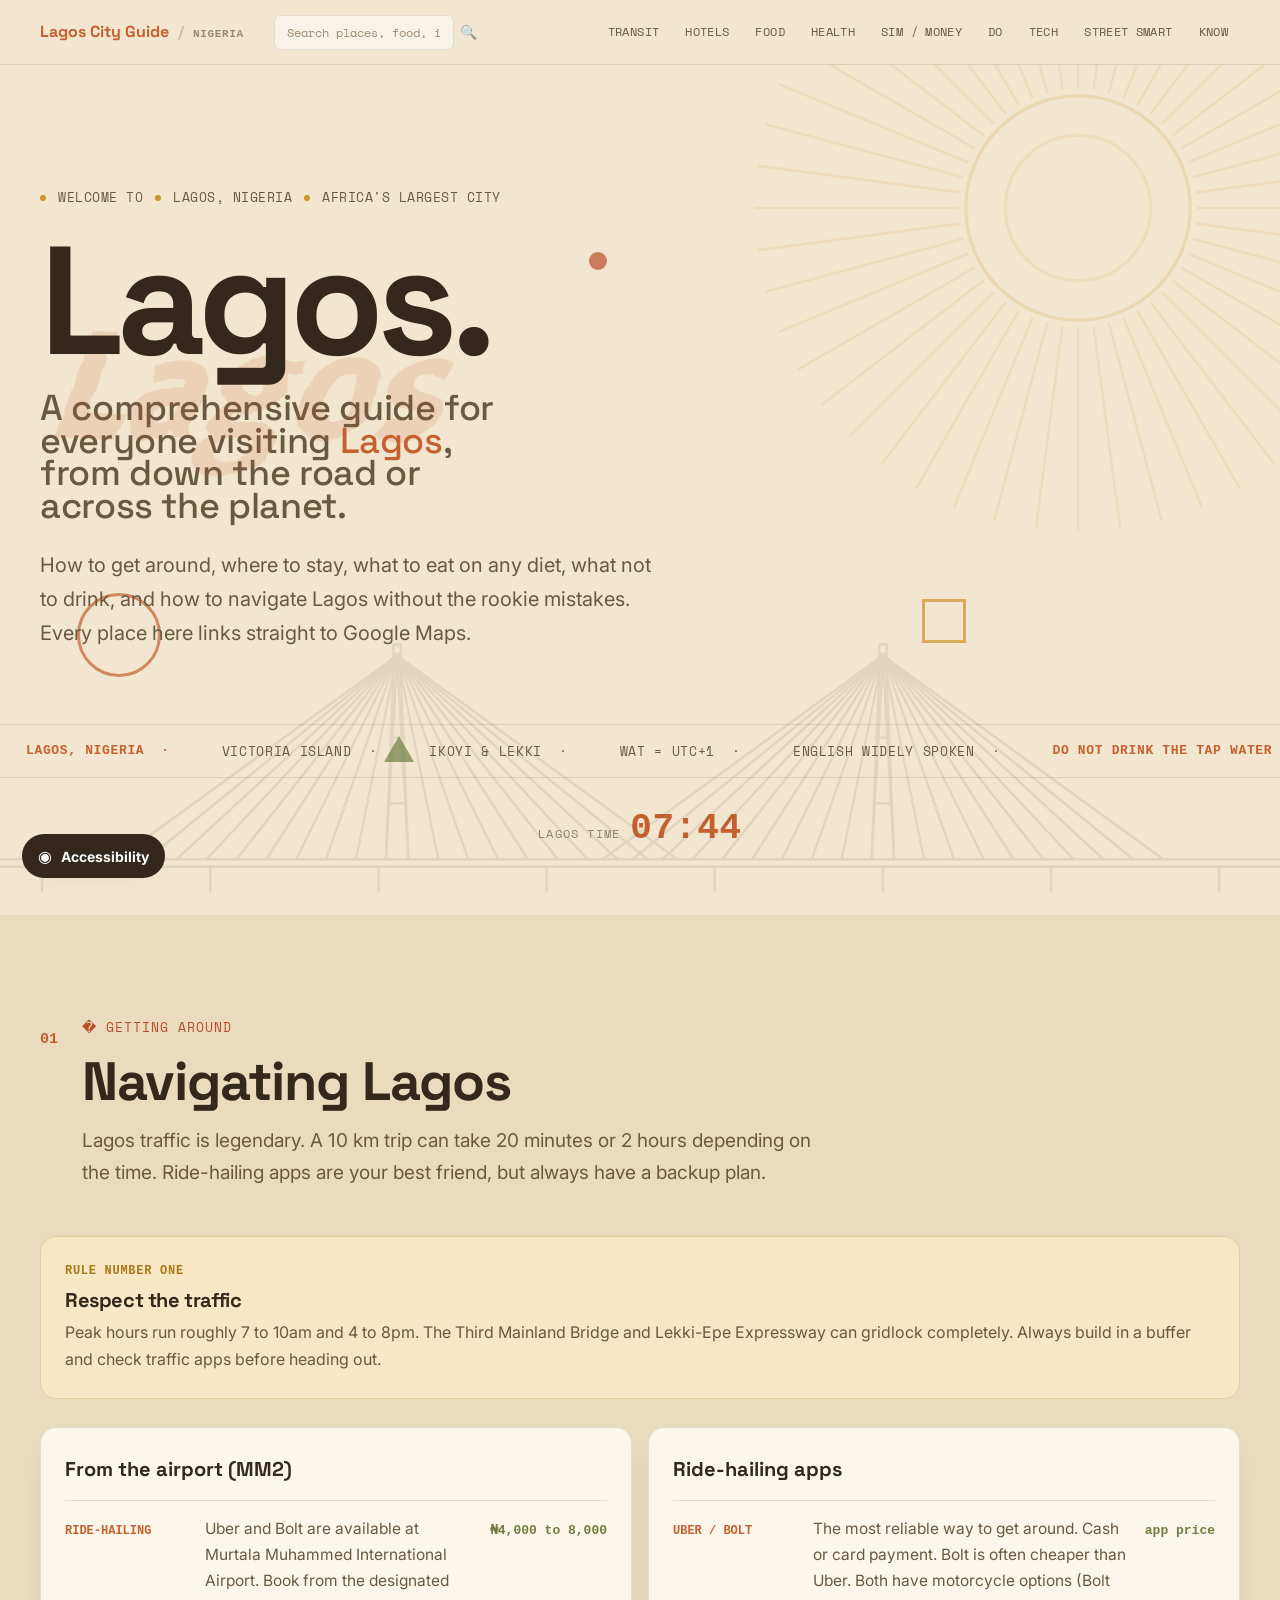
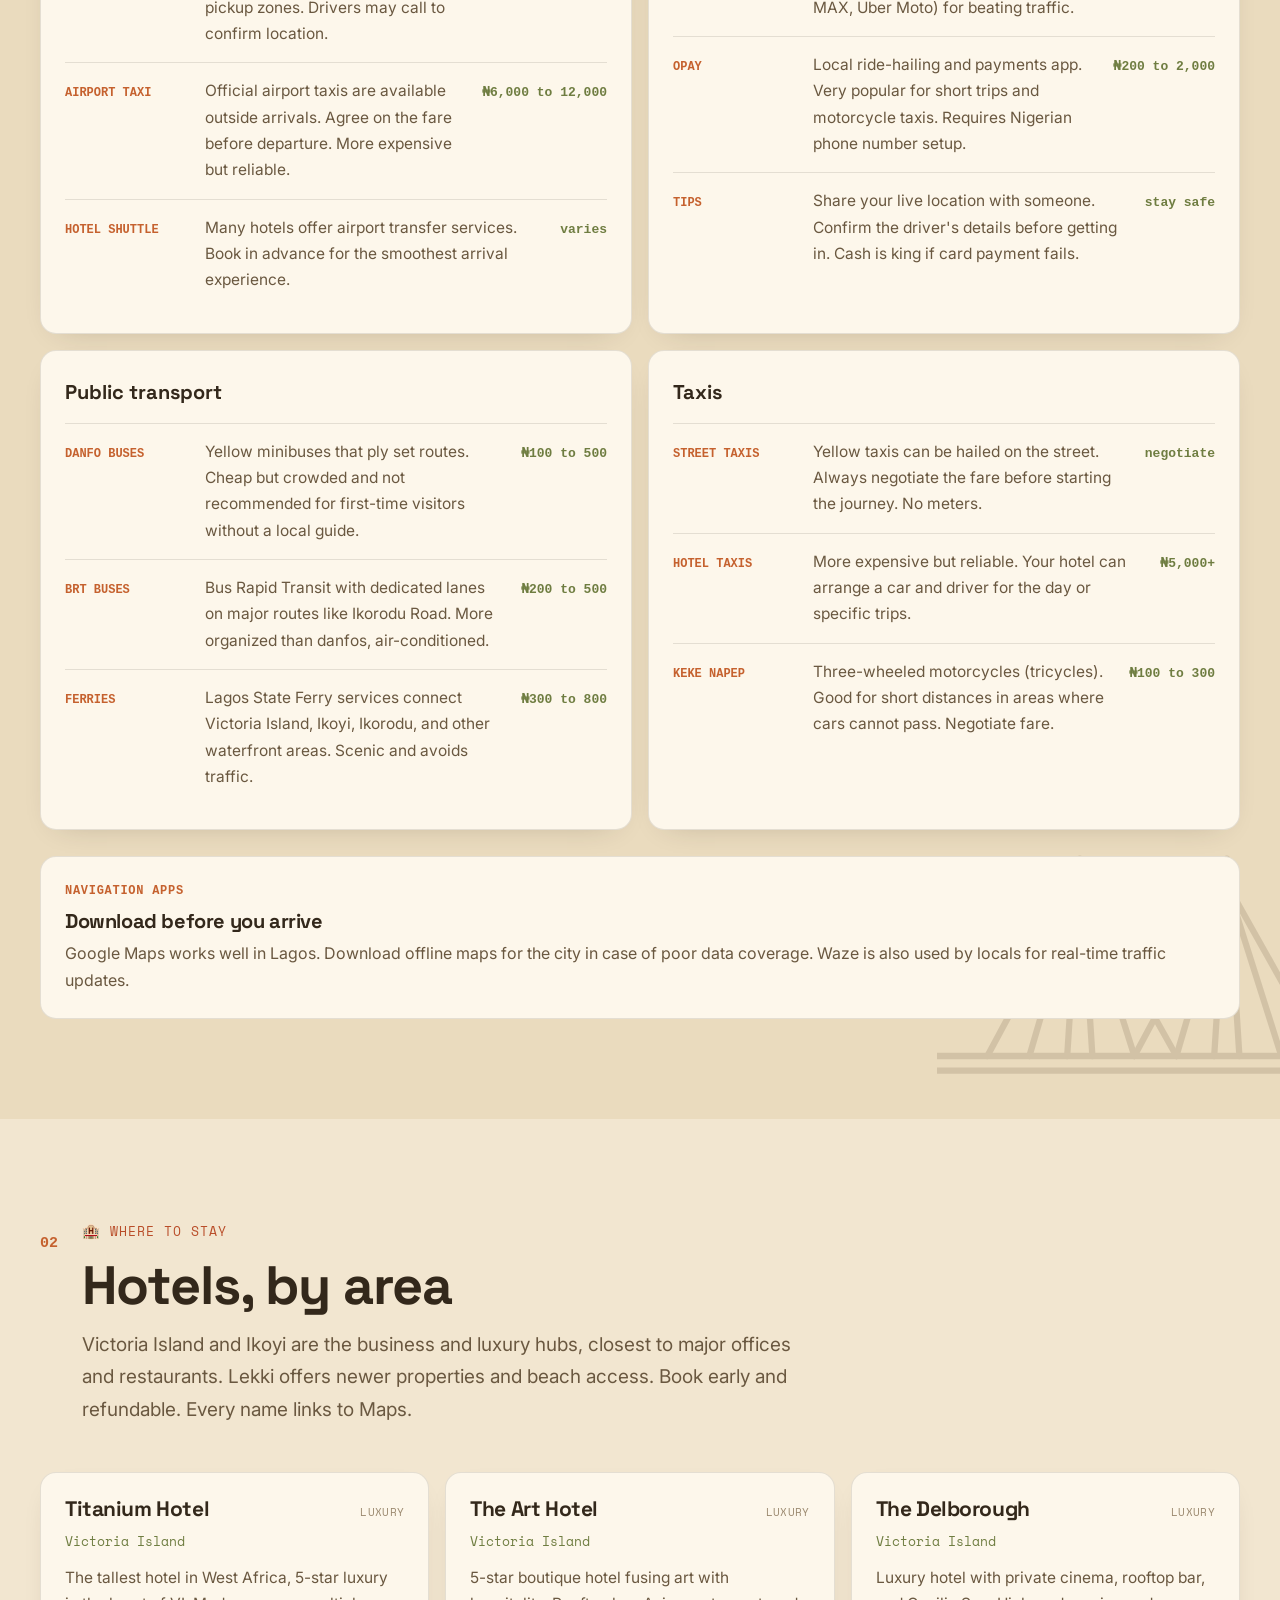
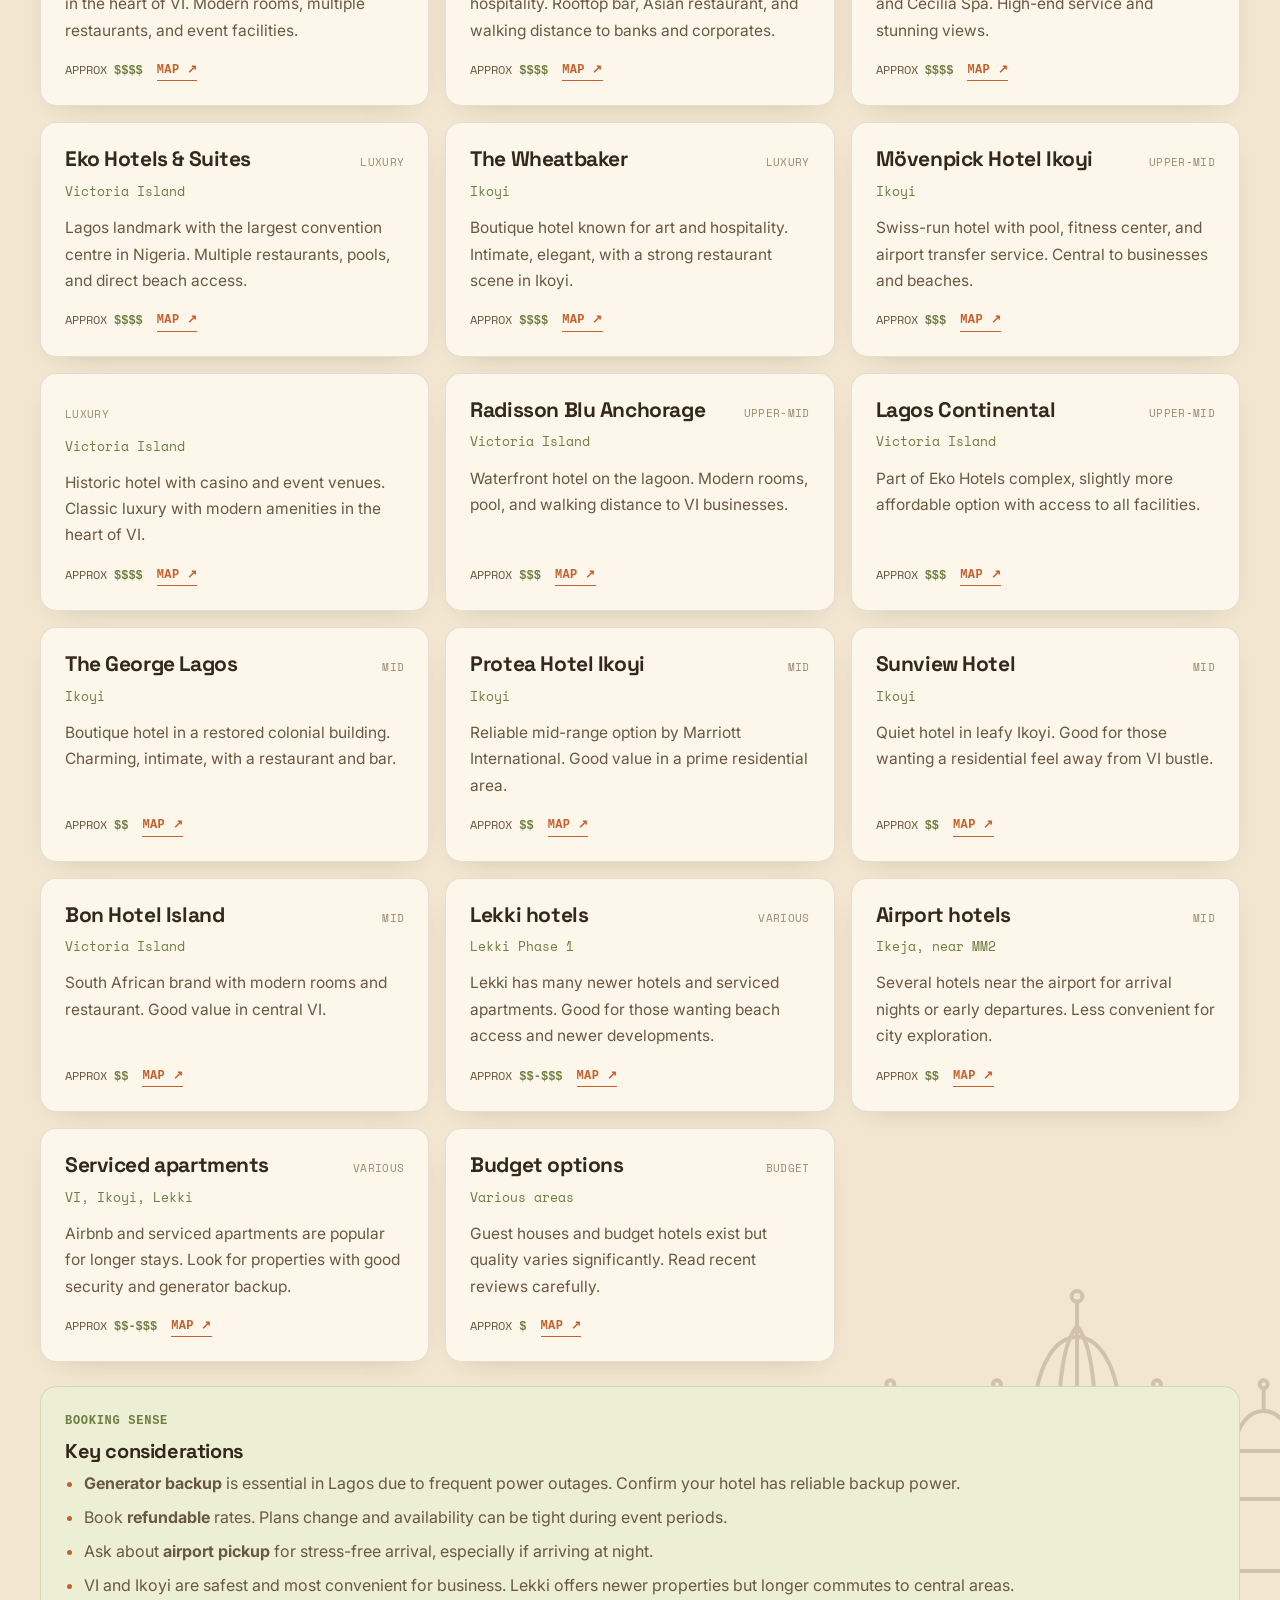
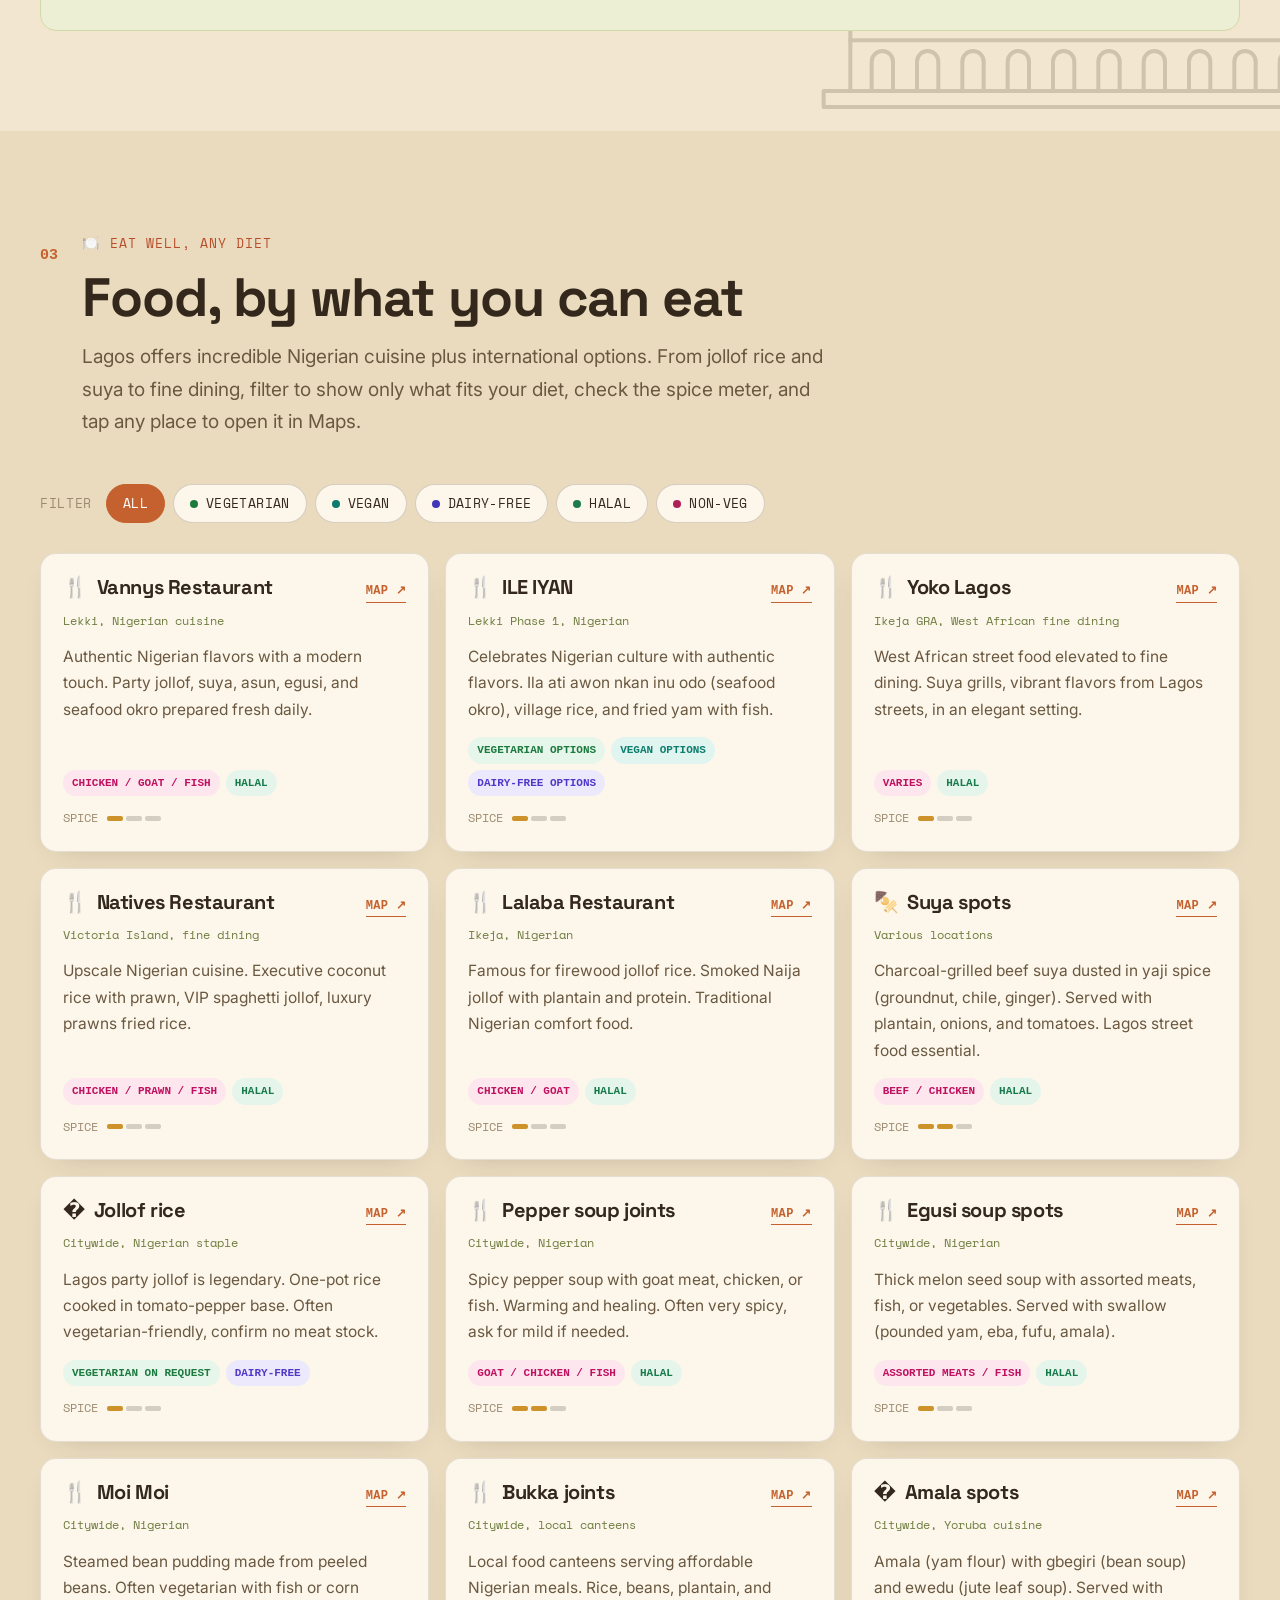
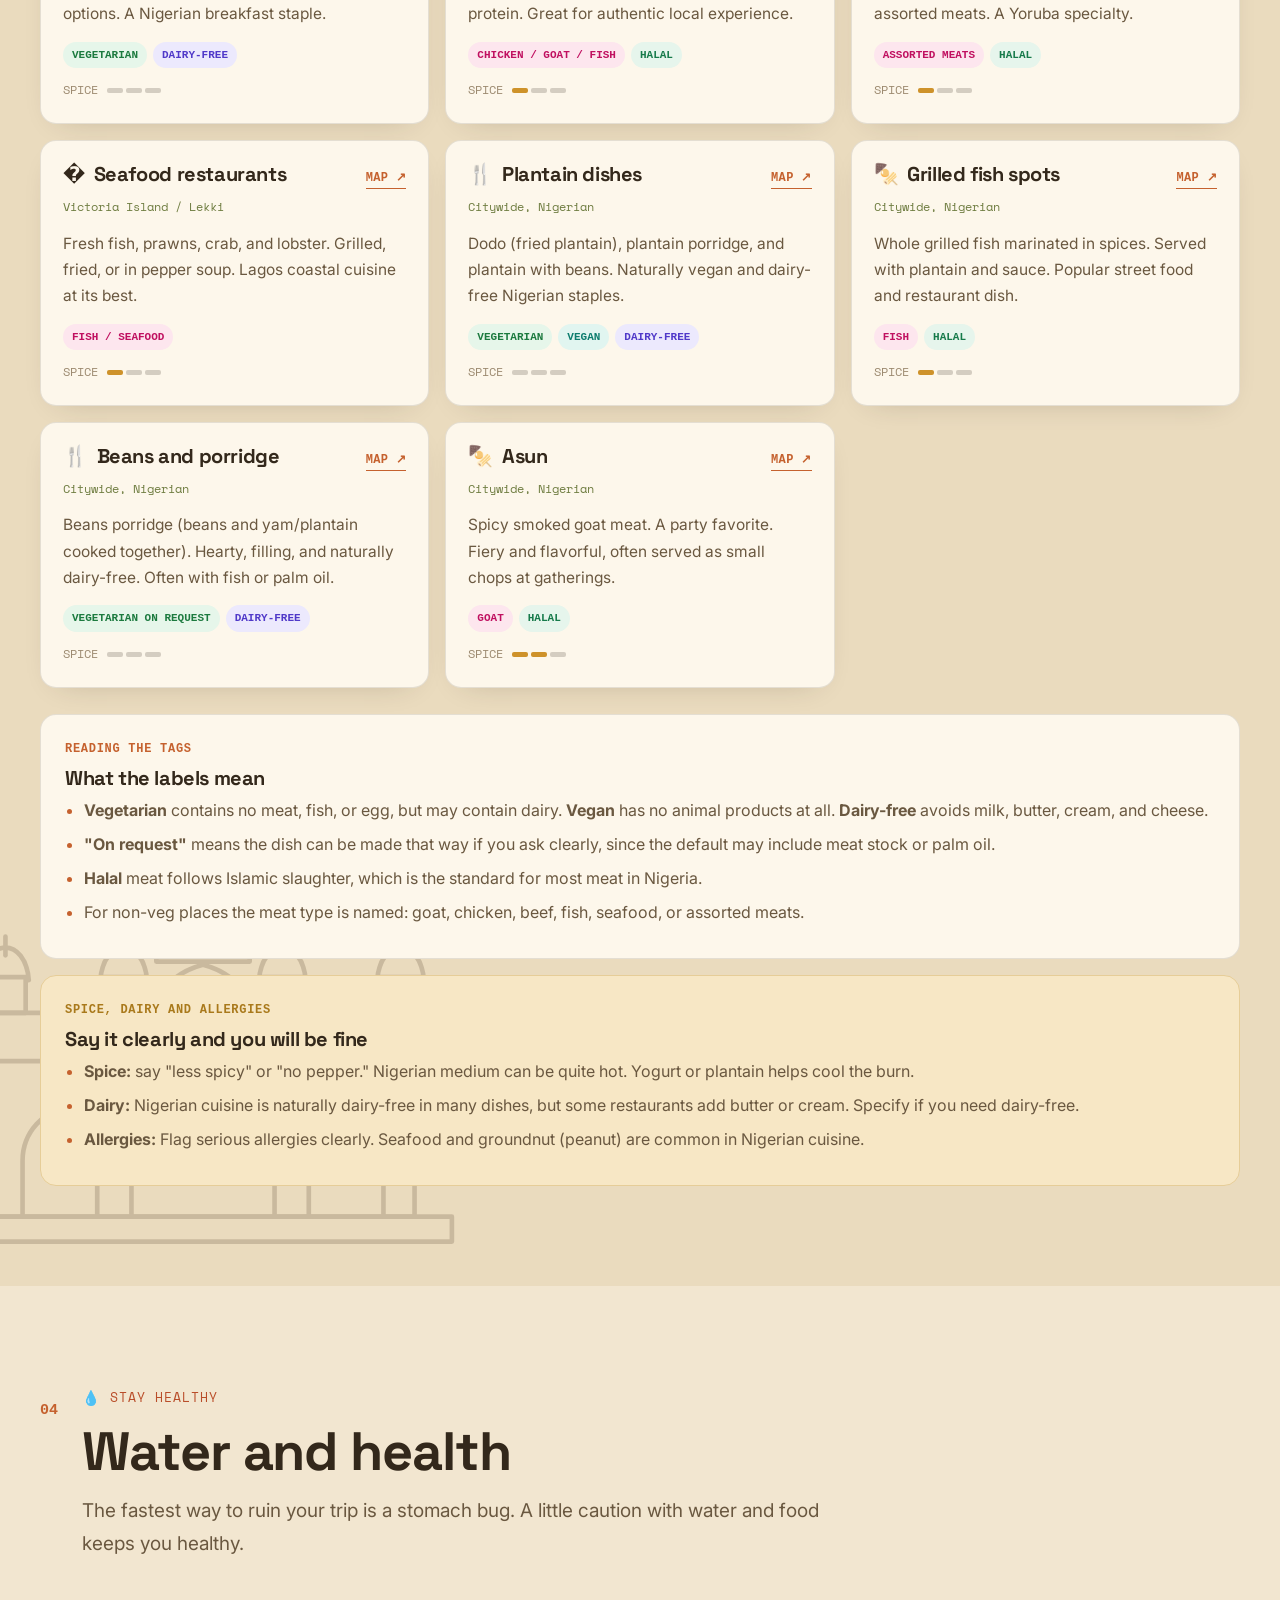
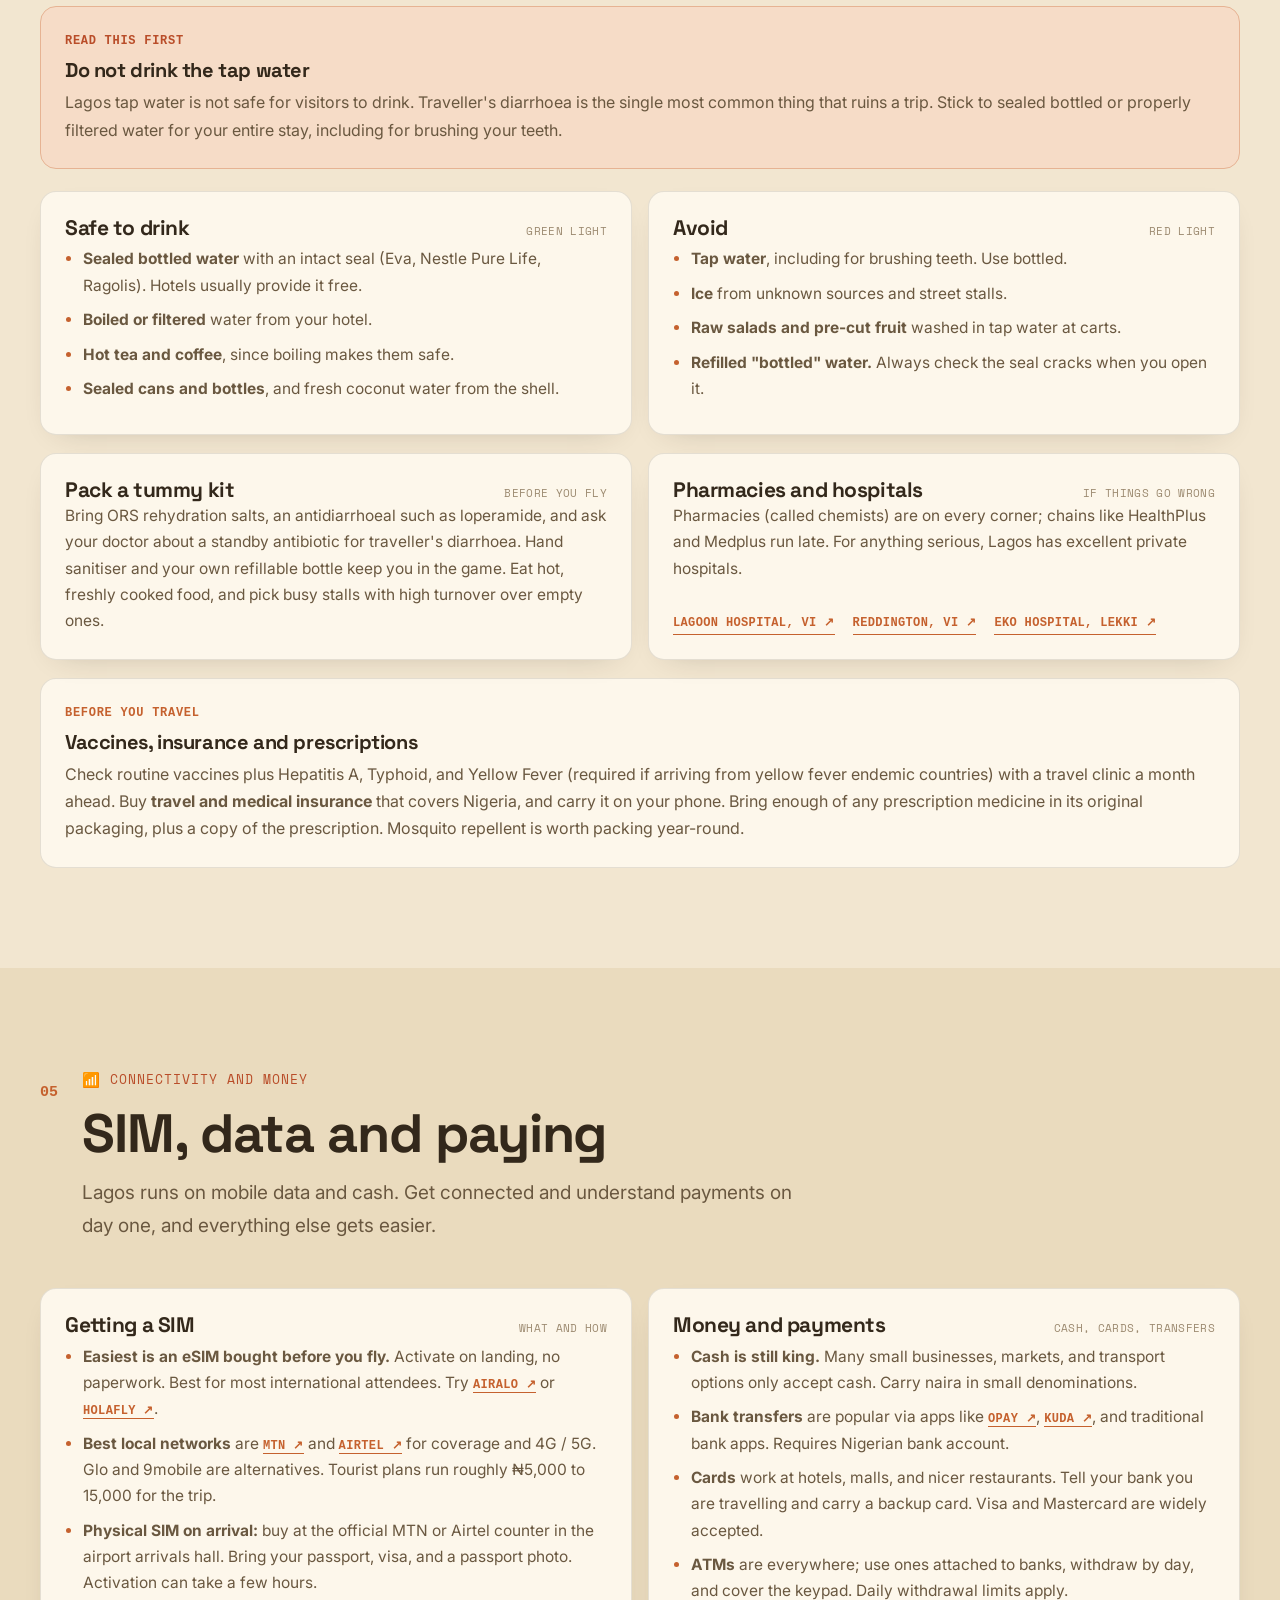
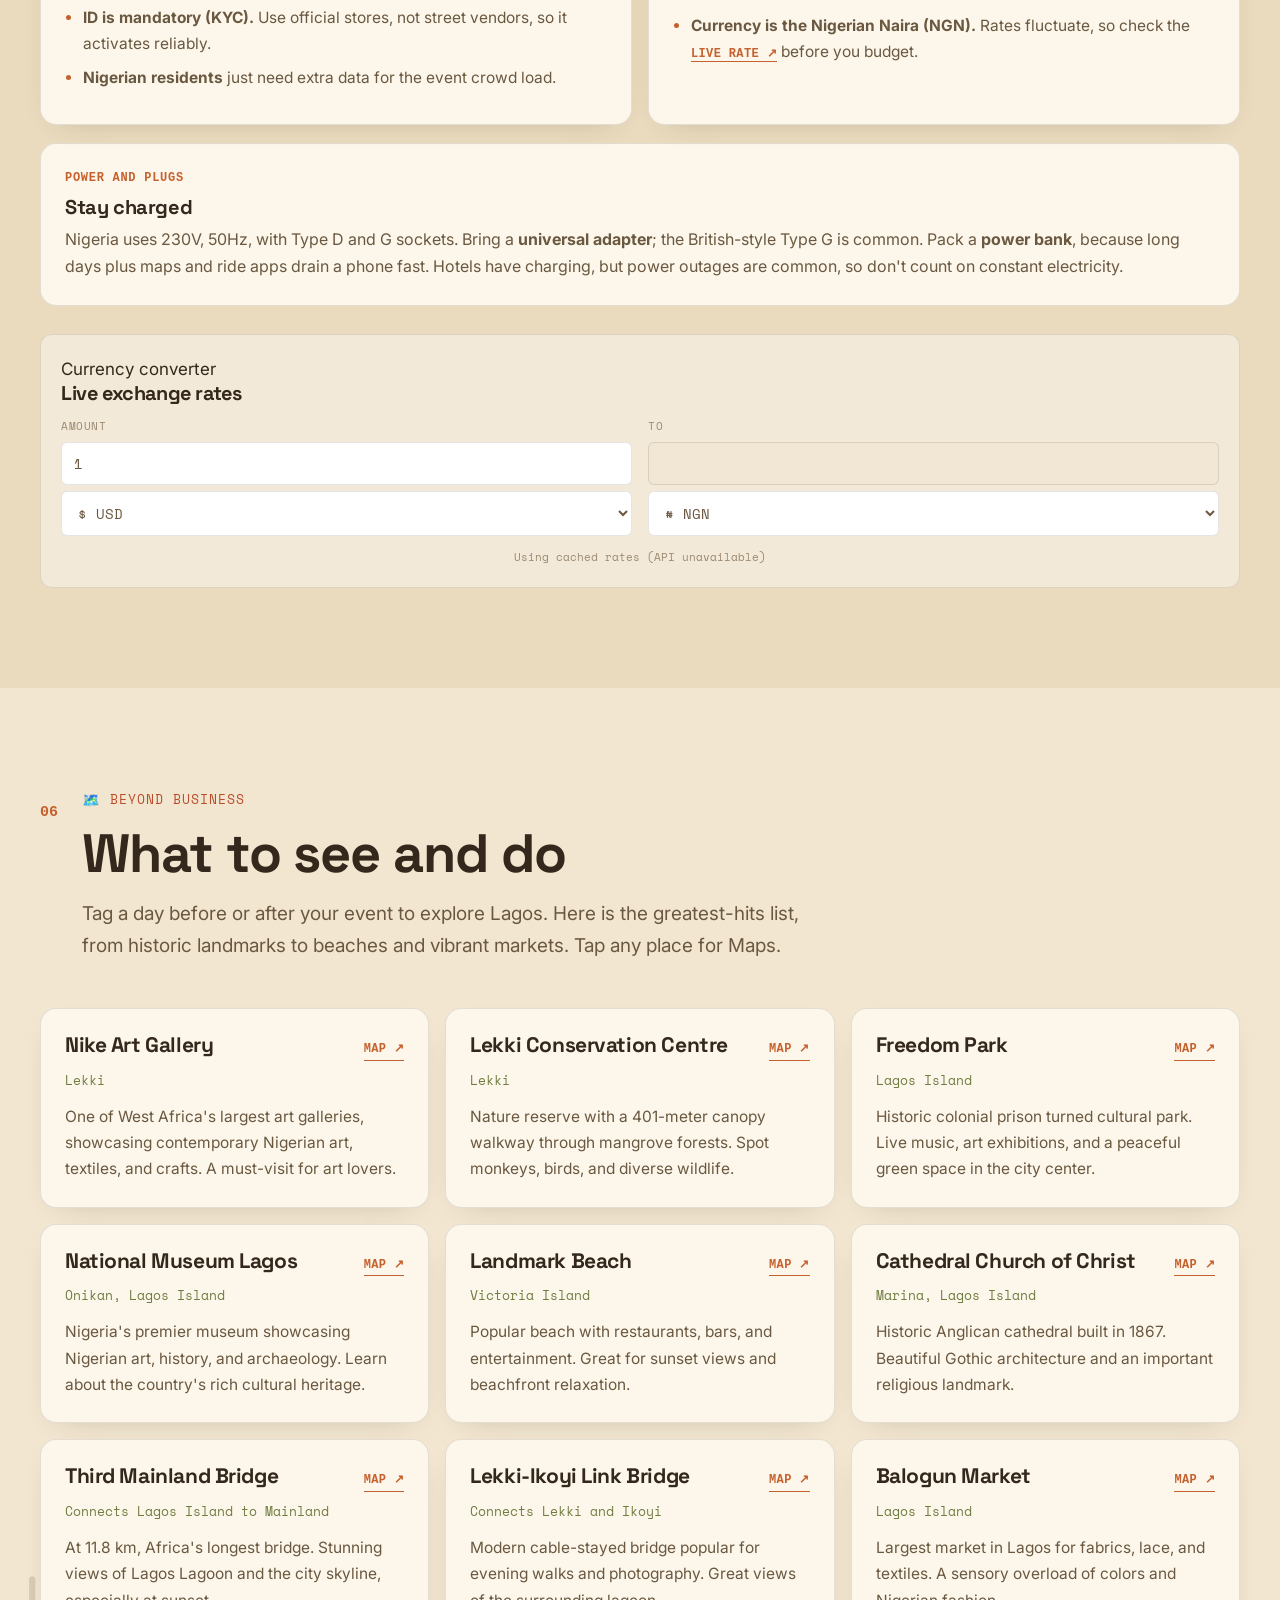
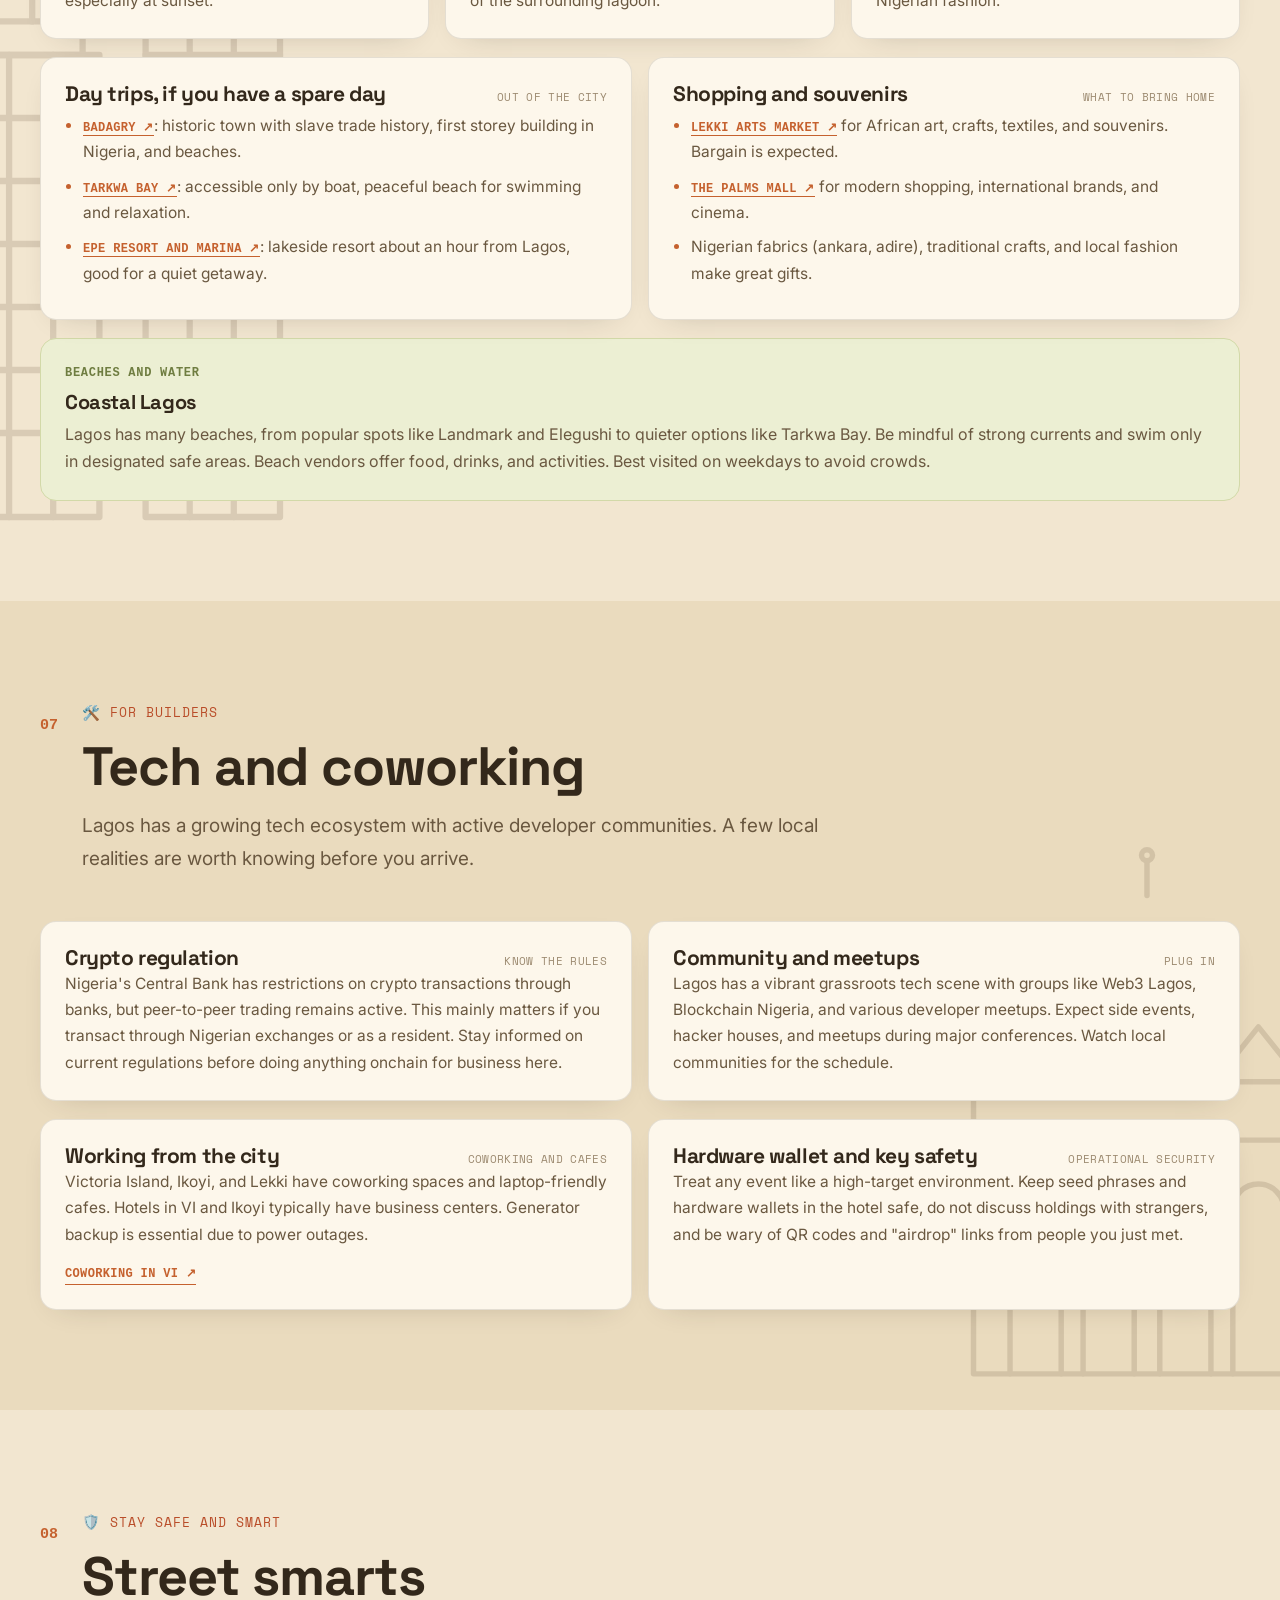
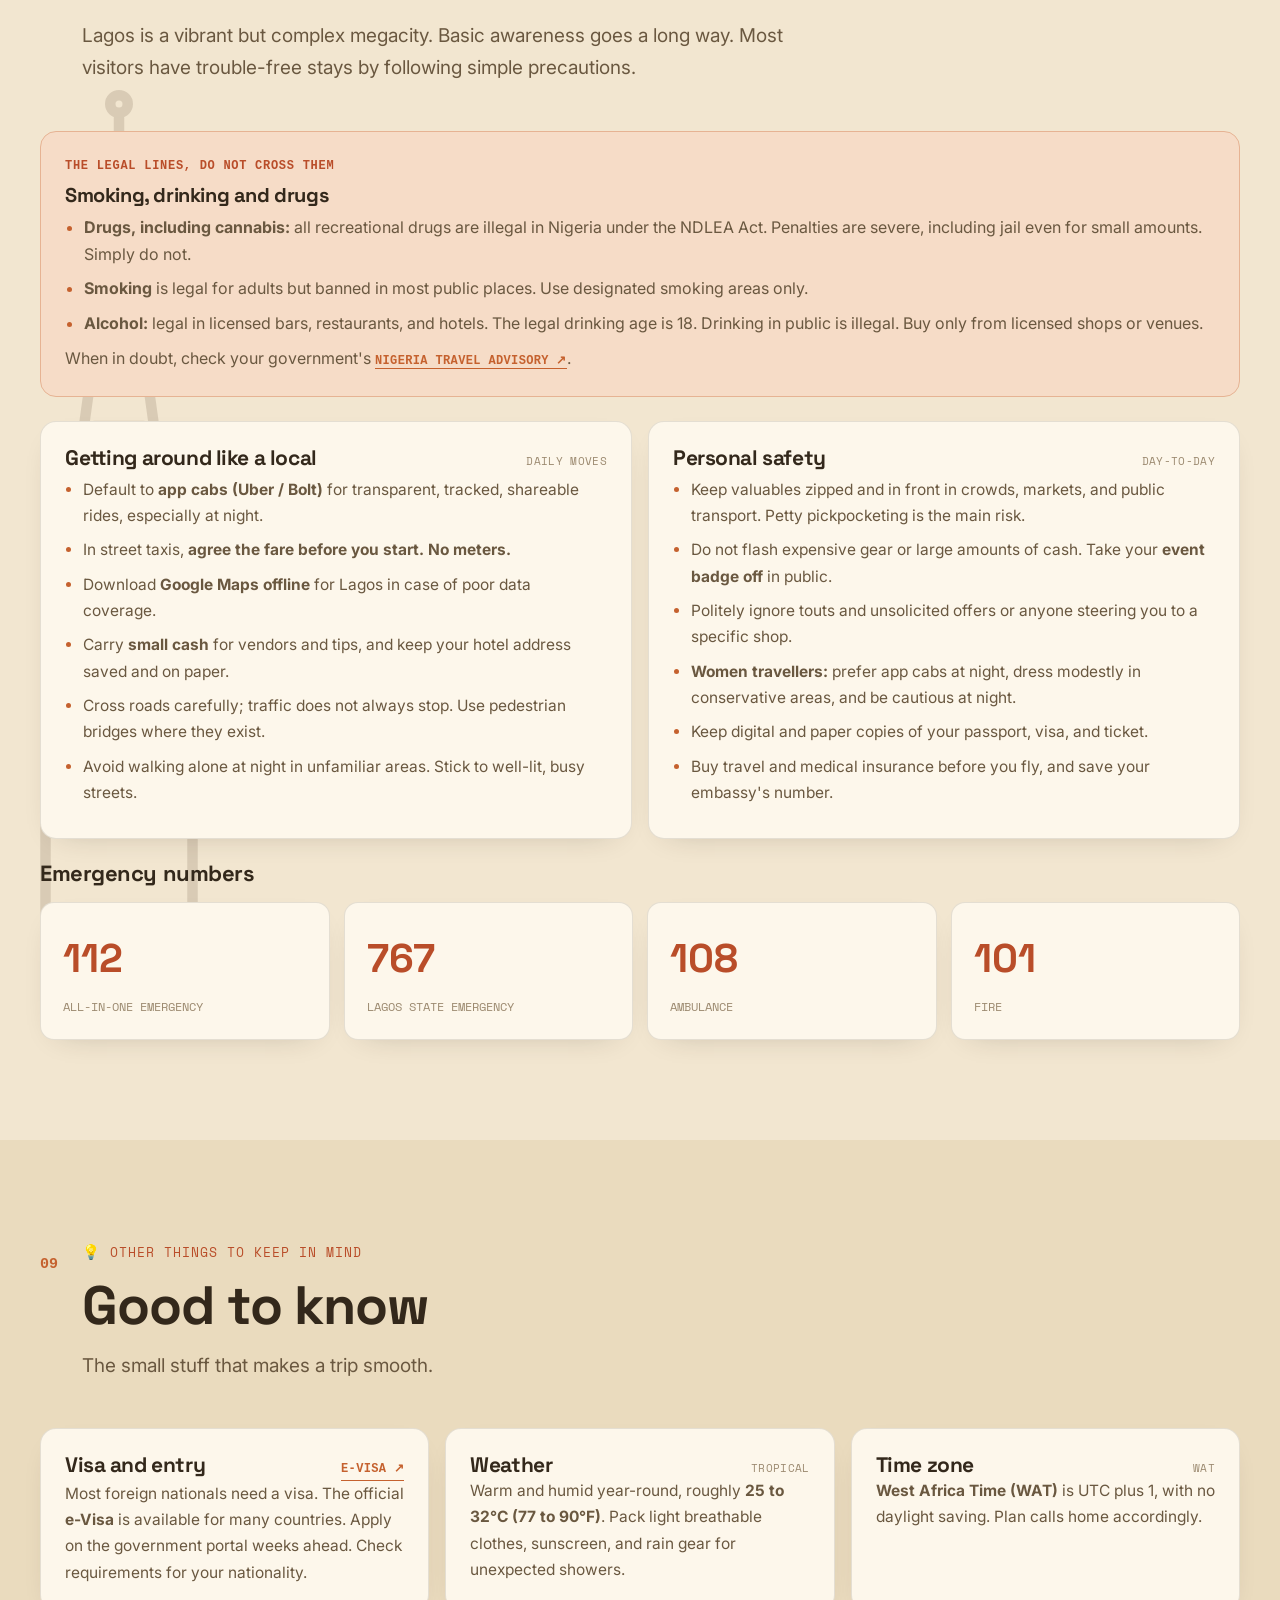
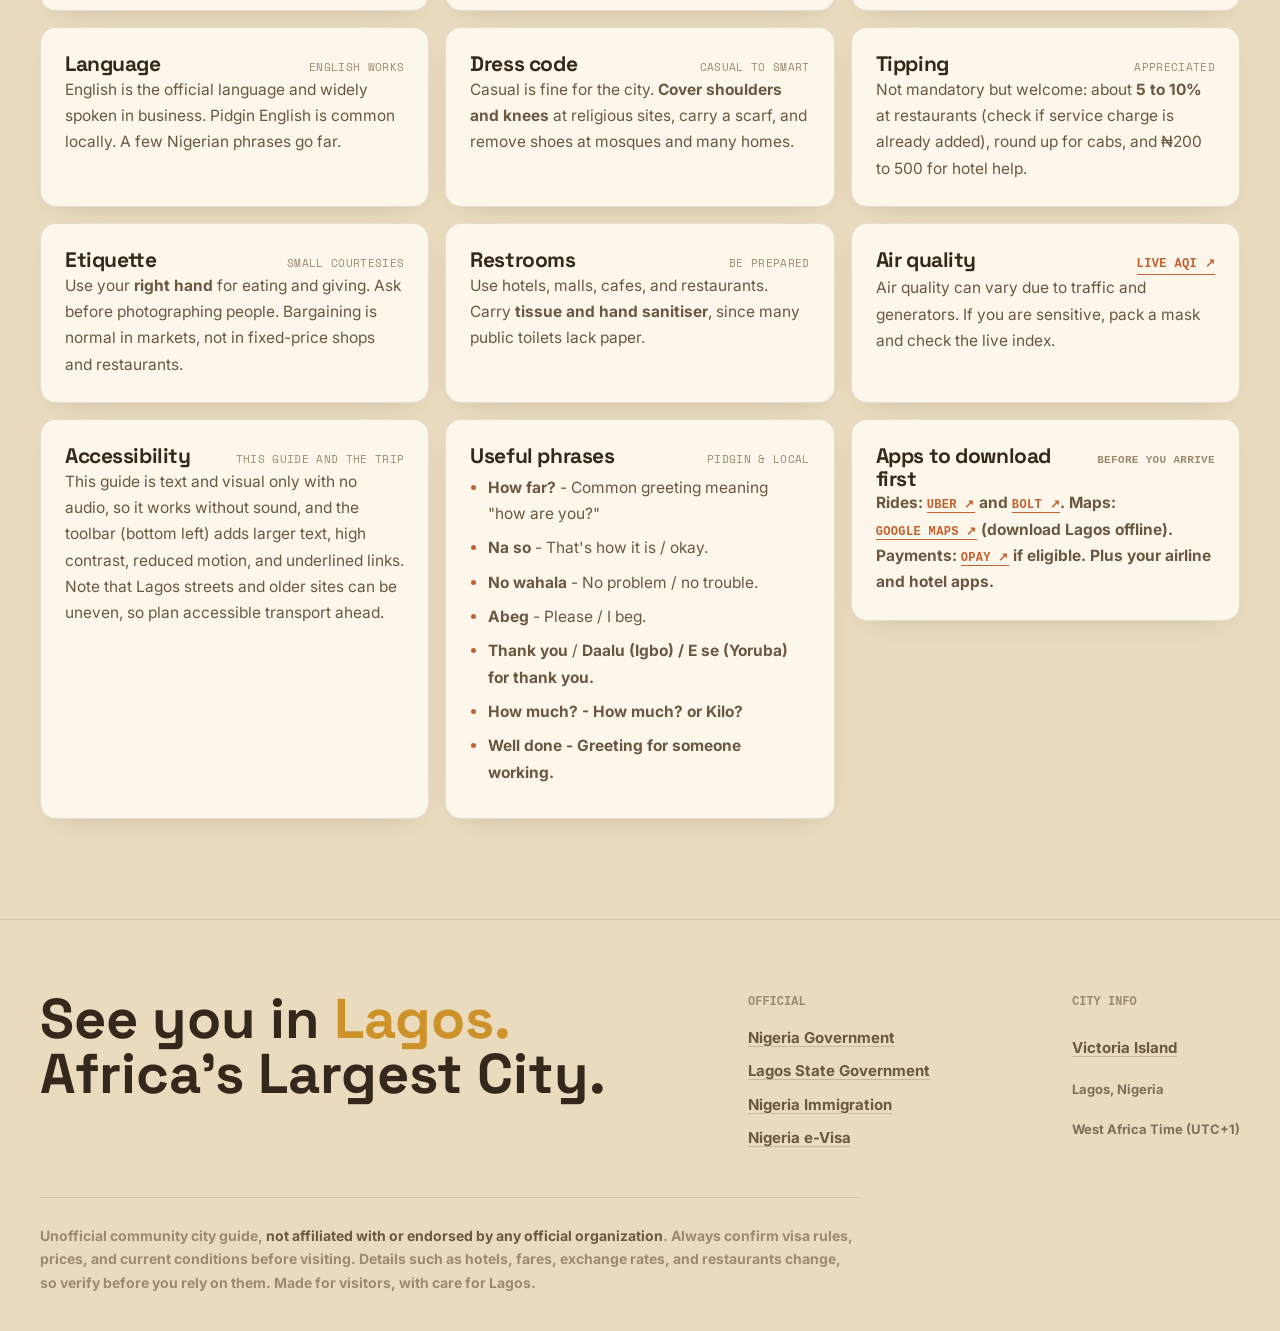
==== commit e7c905dc: "feat: search, time display, currency converter" ====
--- a/index.html
+++ b/index.html
@@ -40,6 +40,10 @@
 <header class="nav">
   <div class="wrap nav-inner">
     <div class="brand"><span class="dc">Lagos City Guide</span><span class="sep">/</span><span class="pl">Nigeria</span></div>
+    <div class="search-container">
+      <input type="text" id="searchInput" class="search-input" placeholder="Search places, food, info..." aria-label="Search">
+      <button id="searchBtn" class="search-btn" aria-label="Search">🔍</button>
+    </div>
     <button class="nav-toggle" id="navToggle" aria-label="Open menu" aria-expanded="false" aria-controls="navLinks">Menu</button>
     <nav class="nav-links" id="navLinks" aria-label="Primary">
       <a href="#getting">Transit</a>
@@ -96,6 +100,10 @@
   <div class="ticker" aria-hidden="true">
     <div class="ticker-track" id="ticker"></div>
   </div>
+  <div class="time-display" id="time-display" aria-live="polite">
+    <span class="time-label">Lagos Time</span>
+    <span class="time-value" id="time-value">--:--</span>
+  </div>
 </section>
 
 <!-- 01 GETTING AROUND -->
@@ -533,6 +541,42 @@
       <span class="lbl">Power and plugs</span>
       <h3>Stay charged</h3>
       <p>Nigeria uses 230V, 50Hz, with Type D and G sockets. Bring a <b>universal adapter</b>; the British-style Type G is common. Pack a <b>power bank</b>, because long days plus maps and ride apps drain a phone fast. Hotels have charging, but power outages are common, so don't count on constant electricity.</p>
+    </div>
+
+    <div class="currency-converter" style="margin-top:28px">
+      <span class="lbl">Currency converter</span>
+      <h3>Live exchange rates</h3>
+      <div class="converter-inputs">
+        <div class="converter-row">
+          <label for="fromAmount">Amount</label>
+          <input type="number" id="fromAmount" value="1" min="0" step="0.01">
+          <select id="fromCurrency">
+            <option value="NGN">₦ NGN</option>
+            <option value="USD" selected>$ USD</option>
+            <option value="EUR">€ EUR</option>
+            <option value="GBP">£ GBP</option>
+            <option value="CNY">¥ CNY</option>
+            <option value="CAD">$ CAD</option>
+            <option value="AUD">$ AUD</option>
+            <option value="JPY">¥ JPY</option>
+          </select>
+        </div>
+        <div class="converter-row">
+          <label for="toCurrency">To</label>
+          <input type="number" id="toAmount" readonly>
+          <select id="toCurrency">
+            <option value="NGN" selected>₦ NGN</option>
+            <option value="USD">$ USD</option>
+            <option value="EUR">€ EUR</option>
+            <option value="GBP">£ GBP</option>
+            <option value="CNY">¥ CNY</option>
+            <option value="CAD">$ CAD</option>
+            <option value="AUD">$ AUD</option>
+            <option value="JPY">¥ JPY</option>
+          </select>
+        </div>
+      </div>
+      <p class="converter-note" id="converterNote">Rates update automatically from live API</p>
     </div>
   </div>
 </section>
--- a/styles.css
+++ b/styles.css
@@ -57,6 +57,22 @@
 .brand .dc { color: var(--violet); }
 .brand .sep { color: var(--line-2); }
 .brand .pl { font-family: var(--mono); font-size: 11px; text-transform: uppercase; letter-spacing: 0.06em; color: var(--muted); }
+.search-container { display: flex; align-items: center; gap: 6px; margin-left: 12px; }
+.search-input { font-family: var(--mono); font-size: 12px; padding: 8px 12px; border: 1px solid var(--line); border-radius: 6px; background: rgba(255,255,255,0.5); color: var(--ink-2); width: 180px; transition: 0.2s; }
+.search-input:focus { outline: none; border-color: var(--violet); background: #fff; width: 220px; }
+.search-input::placeholder { color: var(--muted); }
+.search-btn { background: none; border: none; cursor: pointer; font-size: 14px; opacity: 0.6; transition: 0.2s; }
+.search-btn:hover { opacity: 1; }
+.search-highlight { background: rgba(197,97,46,0.2); border-radius: 4px; padding: 2px 4px; transition: 0.3s; }
+
+.currency-converter { background: rgba(255,255,255,0.4); border: 1px solid var(--line); border-radius: 12px; padding: 20px; }
+.converter-inputs { display: grid; grid-template-columns: 1fr 1fr; gap: 16px; margin-top: 12px; }
+.converter-row { display: flex; flex-direction: column; gap: 6px; }
+.converter-row label { font-family: var(--mono); font-size: 11px; text-transform: uppercase; letter-spacing: 0.05em; color: var(--muted); }
+.converter-row input, .converter-row select { font-family: var(--mono); font-size: 14px; padding: 10px 12px; border: 1px solid var(--line); border-radius: 6px; background: #fff; color: var(--ink-2); }
+.converter-row input:focus, .converter-row select:focus { outline: none; border-color: var(--violet); }
+.converter-row input[readonly] { background: rgba(242,230,208,0.5); }
+.converter-note { font-family: var(--mono); font-size: 11px; color: var(--muted); margin-top: 12px; text-align: center; }
 .nav-links { margin-left: auto; display: flex; gap: 2px; flex-wrap: wrap; }
 .nav-links a { font-family: var(--mono); font-size: 12px; text-transform: uppercase; letter-spacing: 0.03em; text-decoration: none; padding: 9px 12px; border-radius: 8px; color: var(--ink-2); transition: 0.14s; }
 .nav-links a:hover { color: var(--violet); background: rgba(197,97,46,0.1); }
@@ -84,6 +100,10 @@
 .ticker-track .hl { color: var(--violet); font-weight: 700; }
 .ticker-track .currency-symbol { font-size: 1.2em; font-weight: 700; }
 @keyframes scroll { from { transform: translateX(0); } to { transform: translateX(-50%); } }
+
+.time-display { margin-top: 20px; text-align: center; font-family: var(--mono); color: var(--ink-2); }
+.time-label { font-size: 12px; text-transform: uppercase; letter-spacing: 0.1em; opacity: 0.7; }
+.time-value { font-size: clamp(24px, 4vw, 36px); font-weight: 700; color: var(--violet); letter-spacing: 0.02em; }
 
 /* floating shapes (soft, no glow) */
 .hero .shape { position: absolute; z-index: 1; pointer-events: none; opacity: 0.7; }
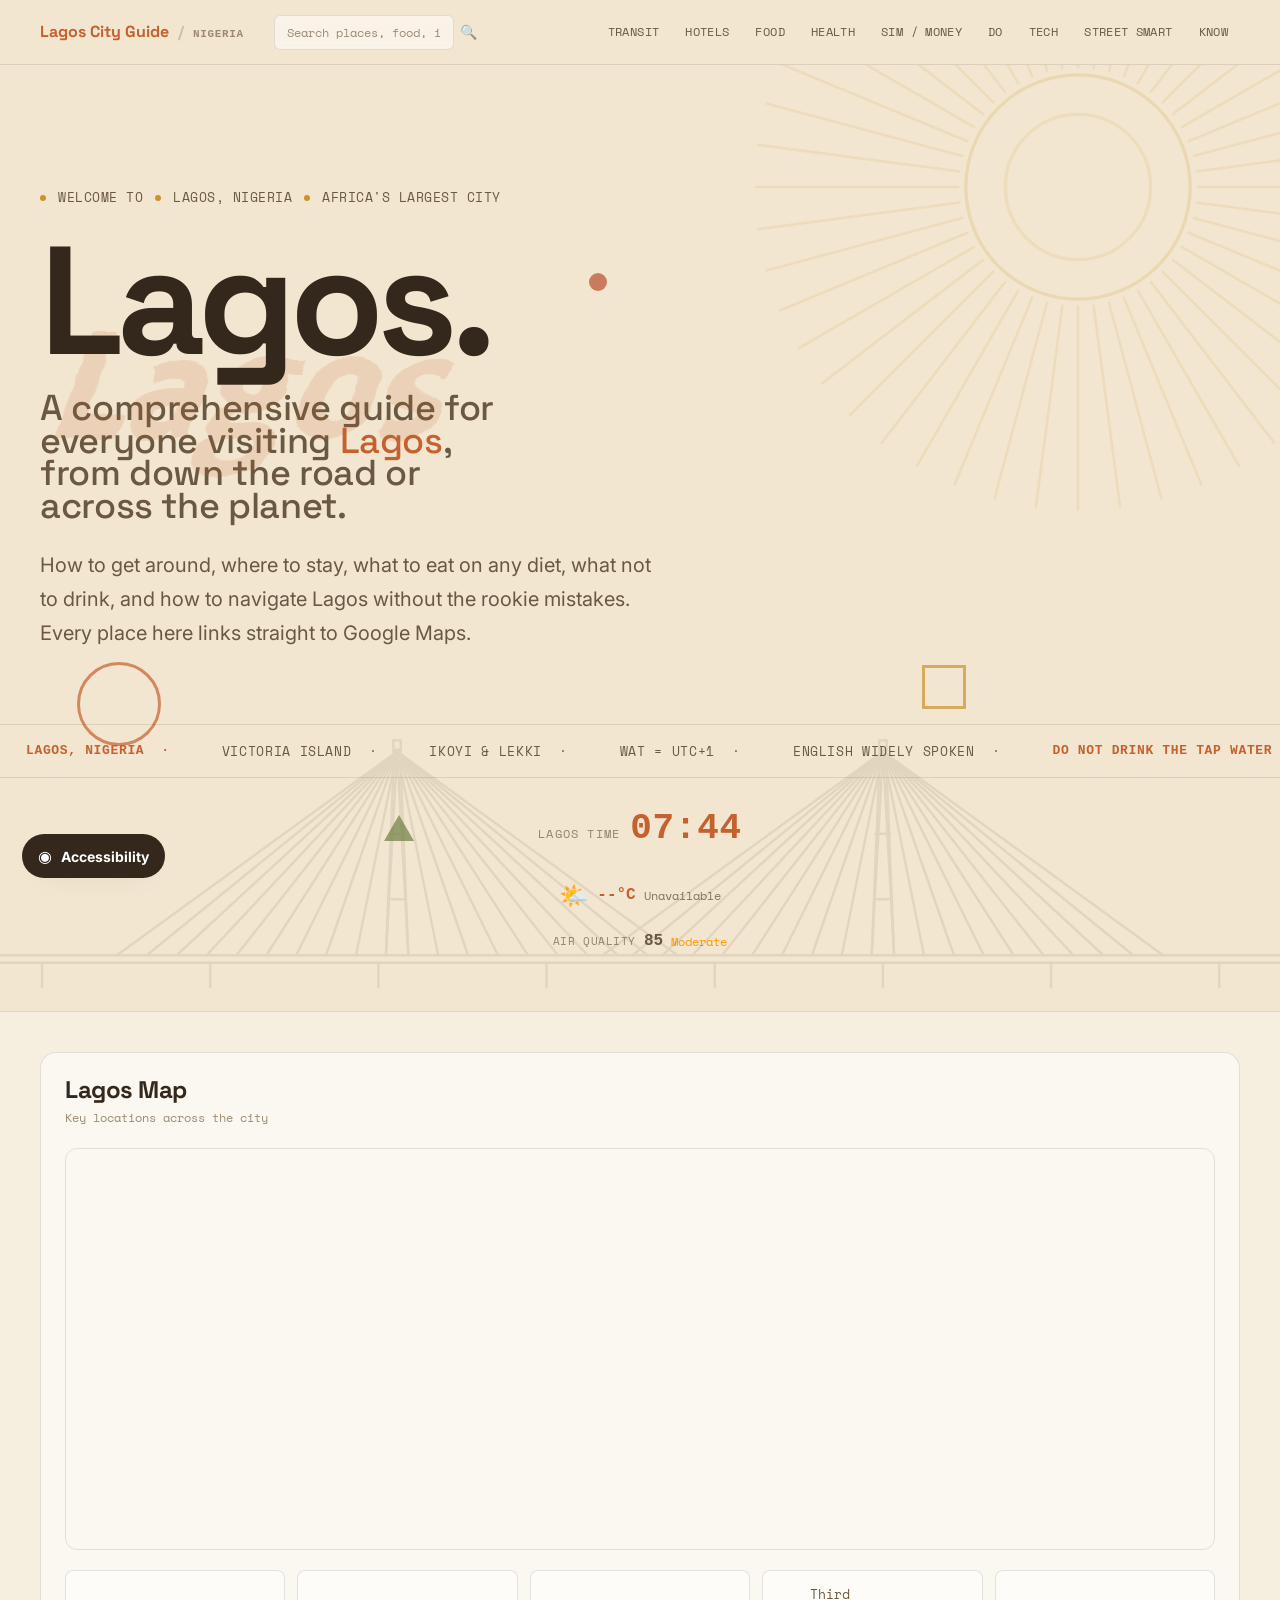
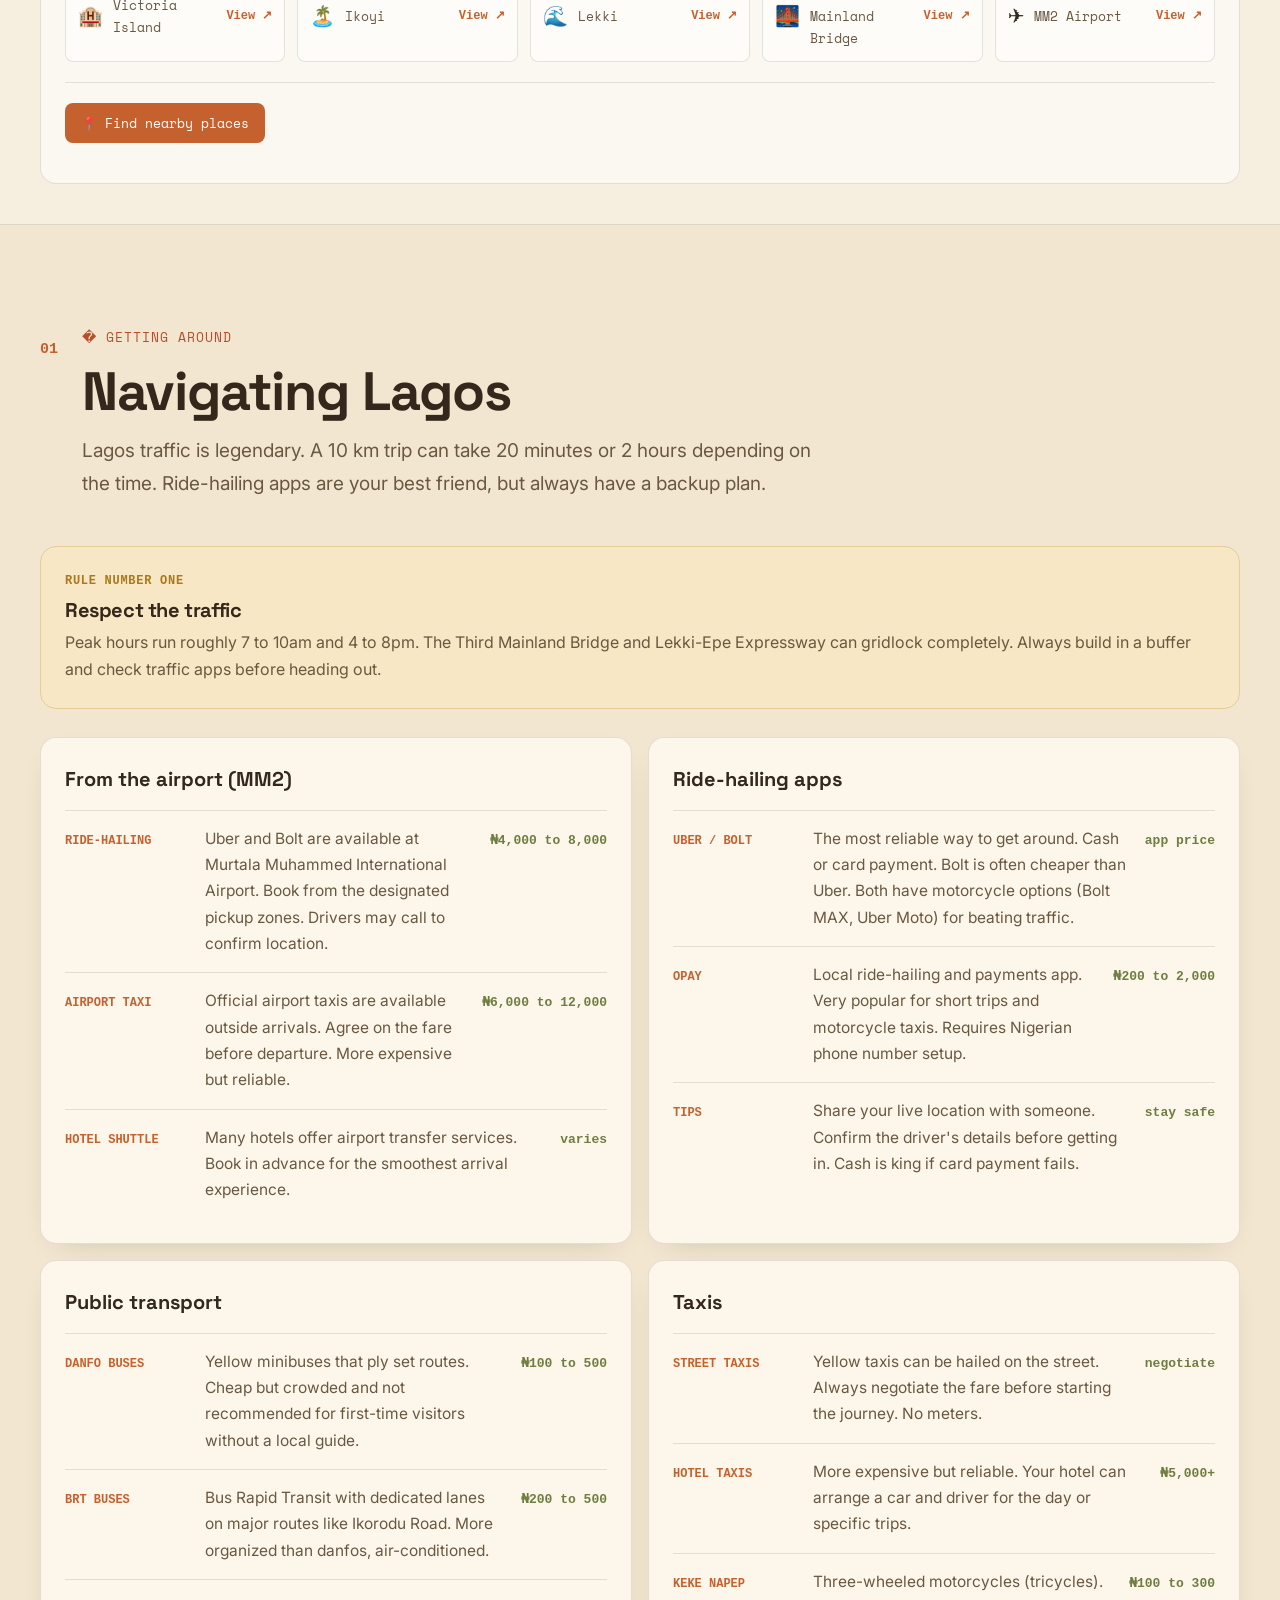
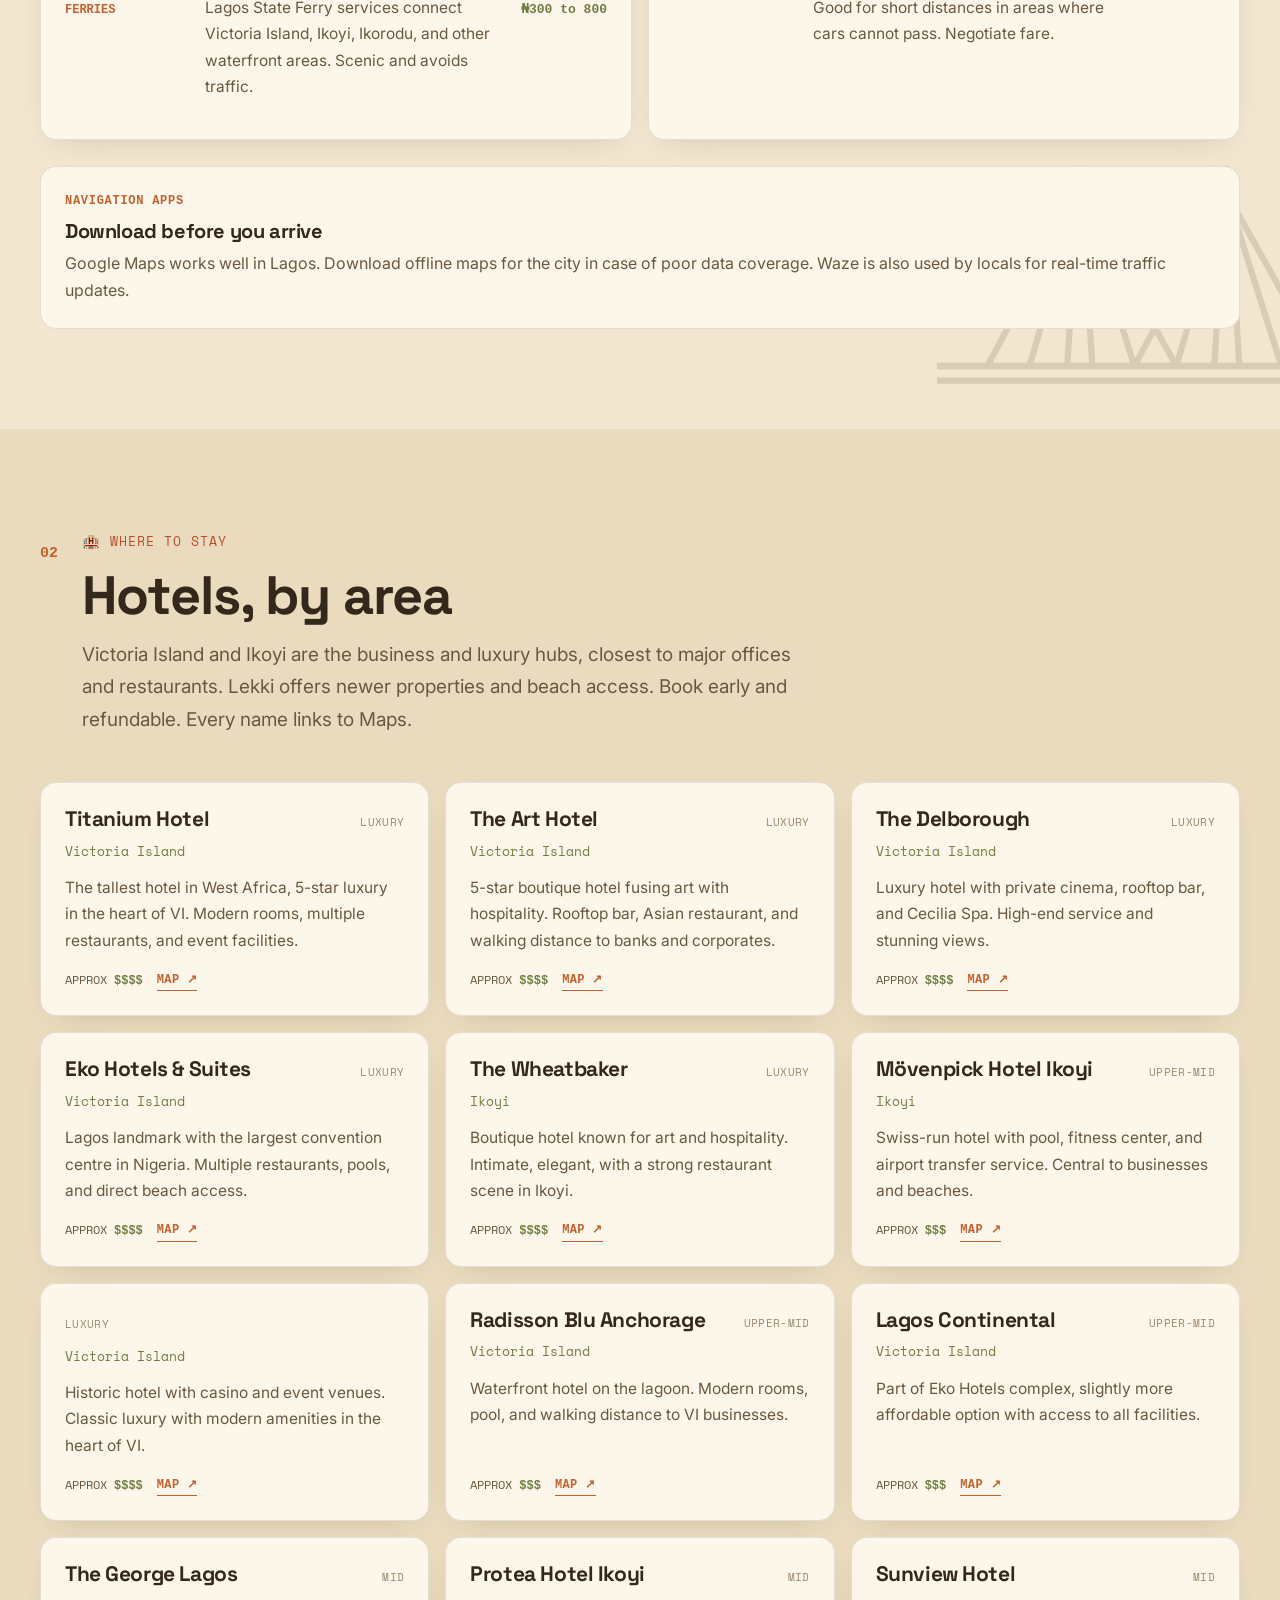
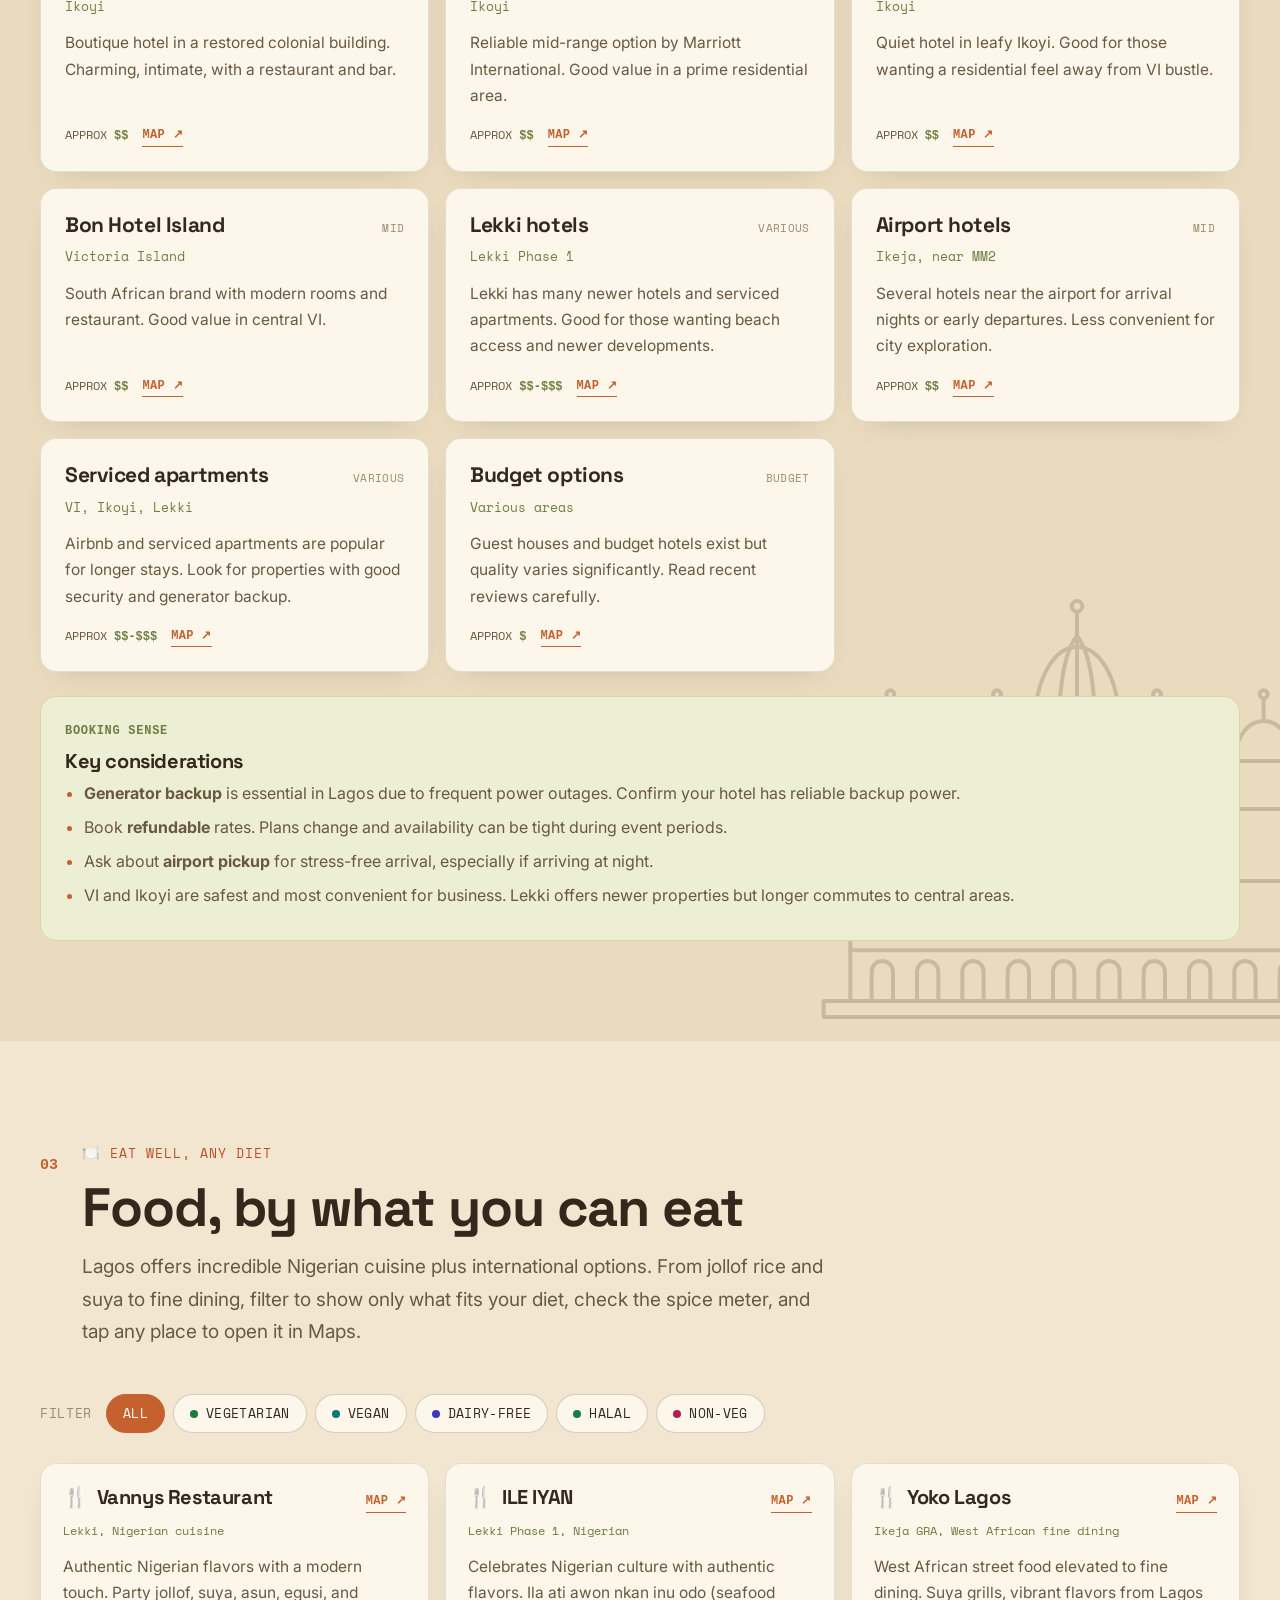
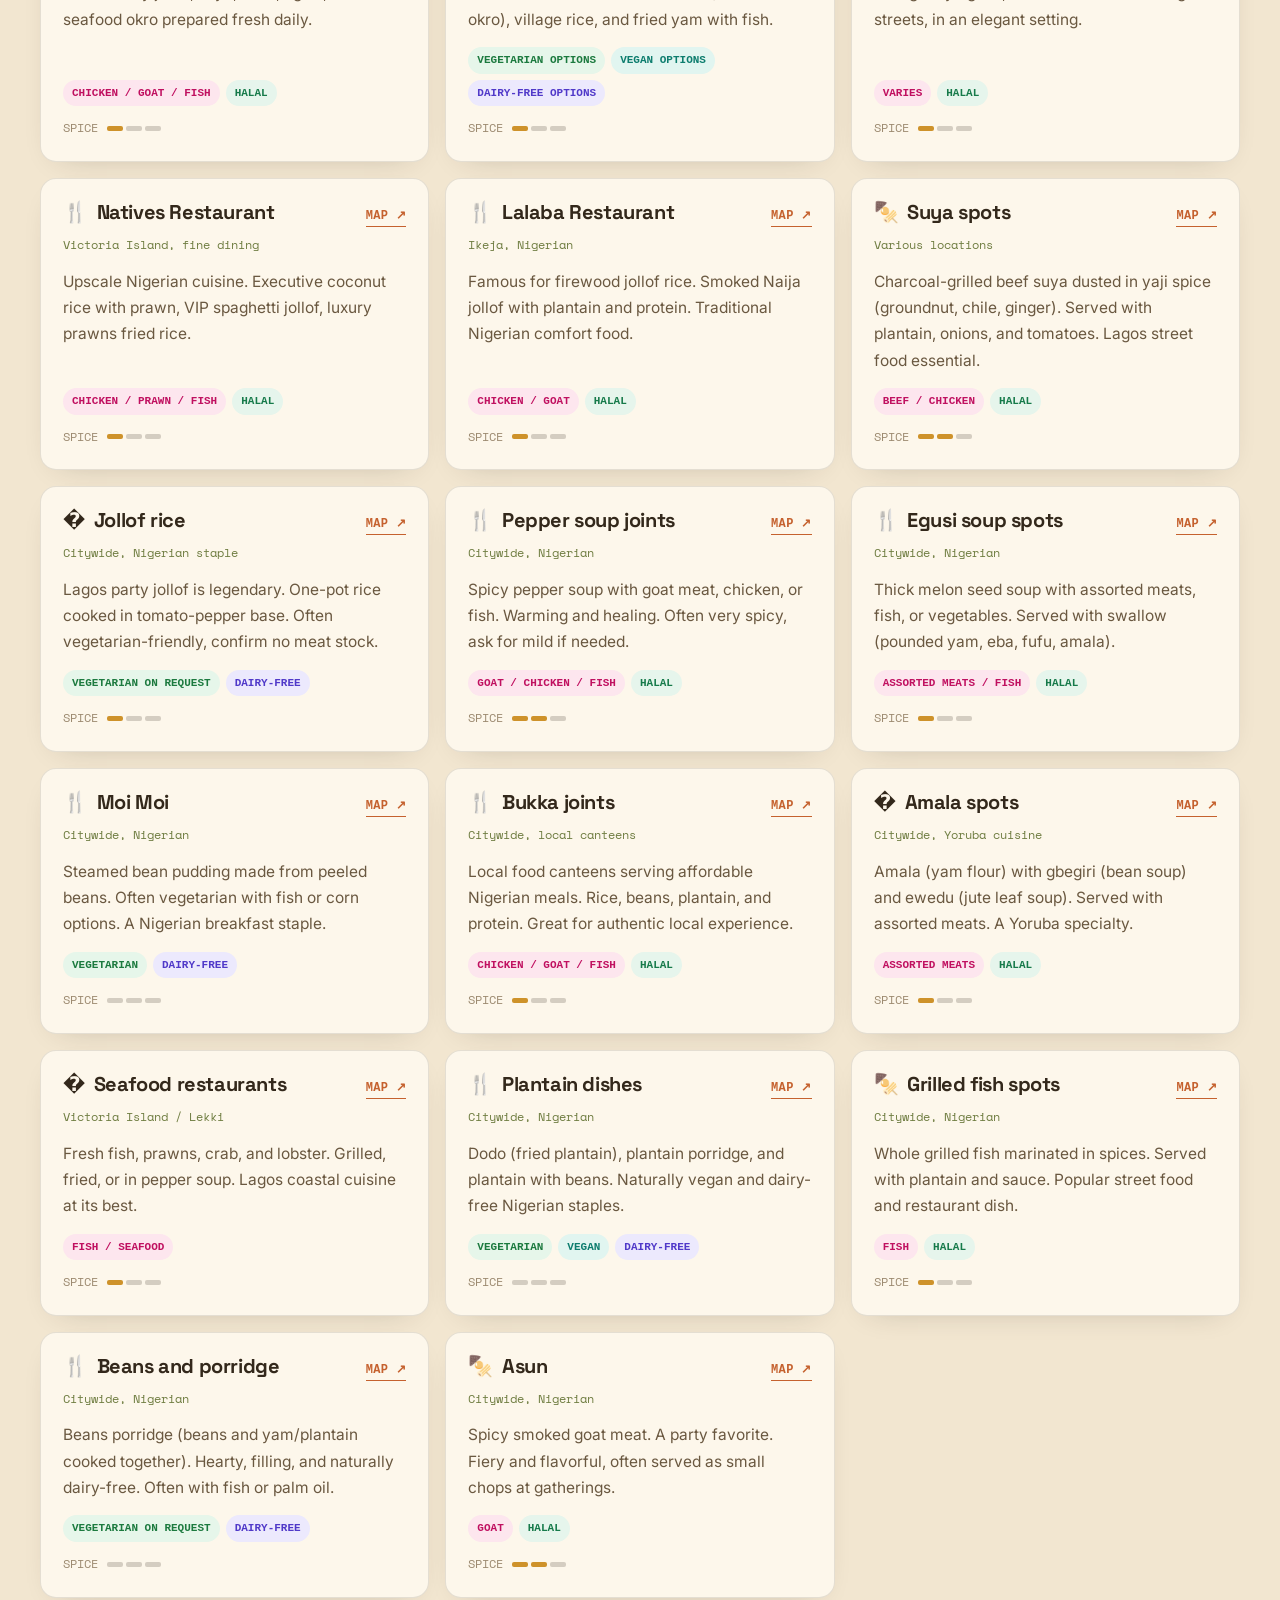
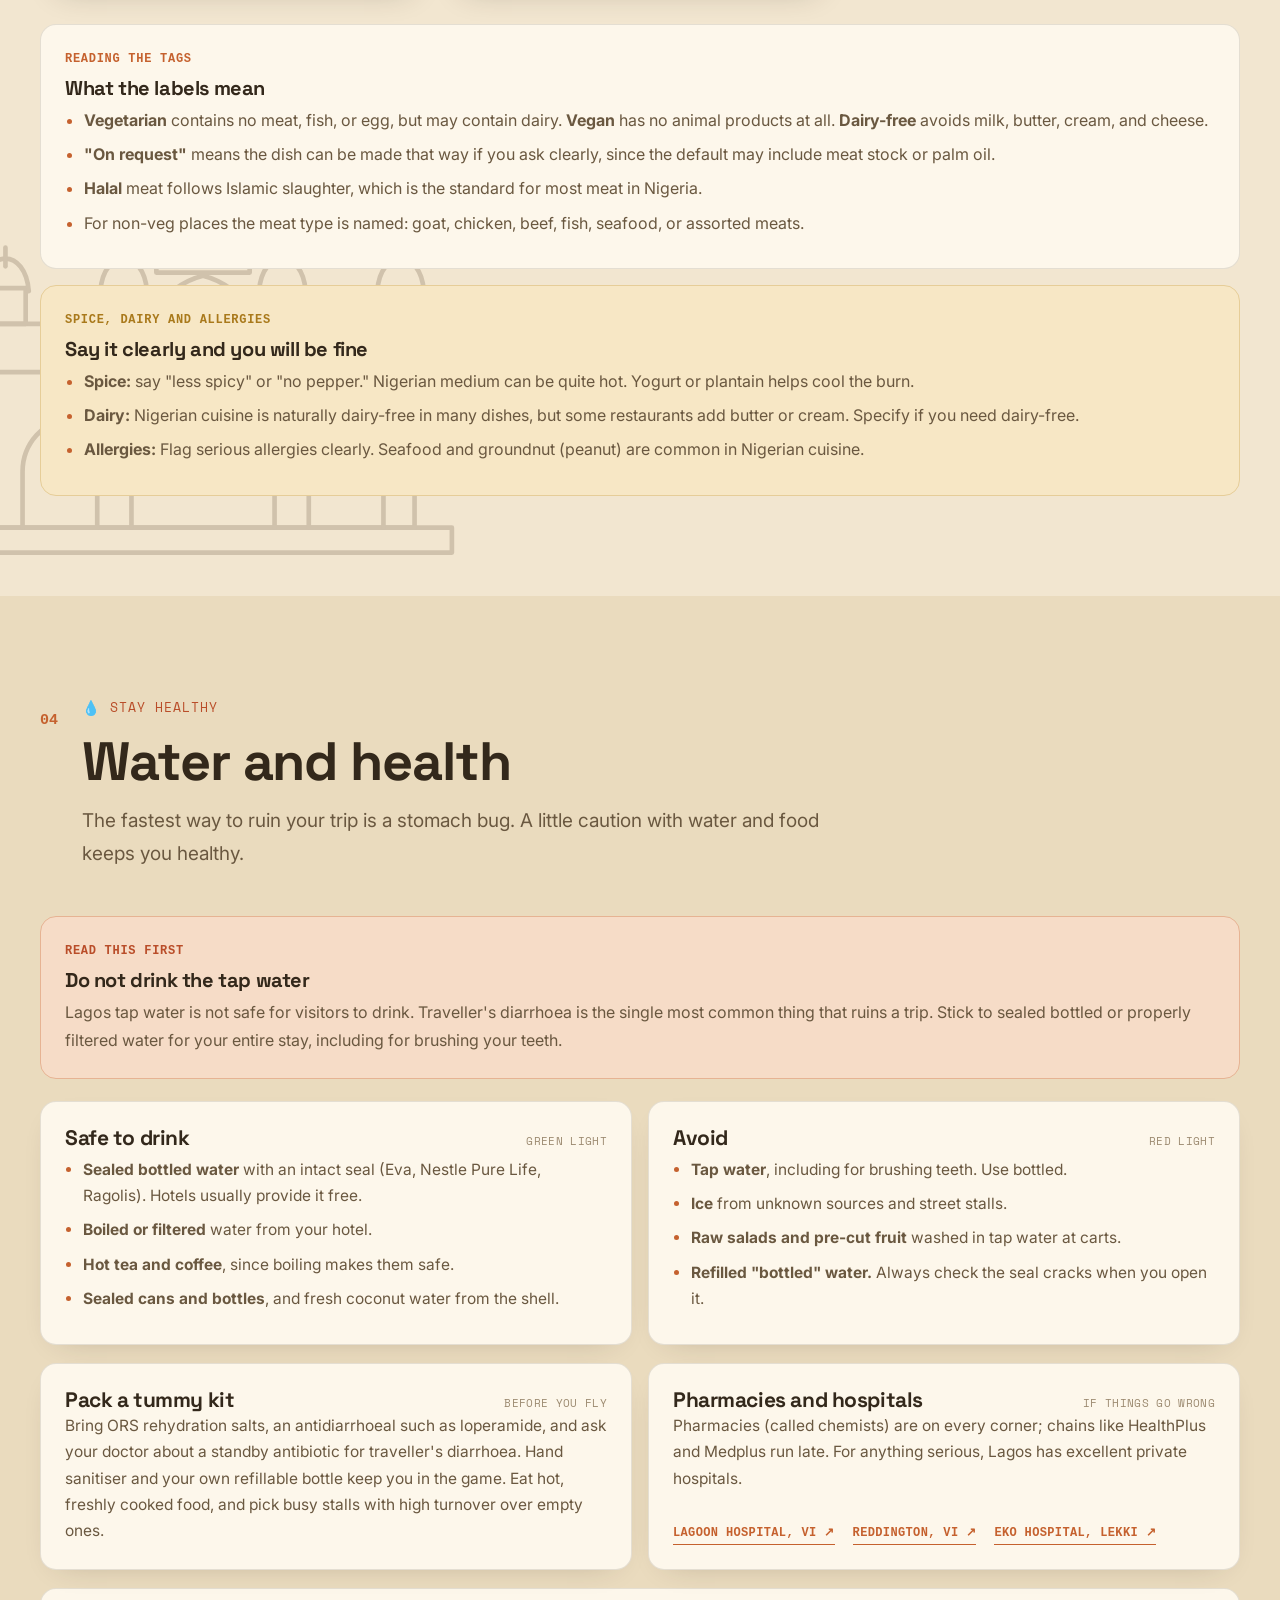
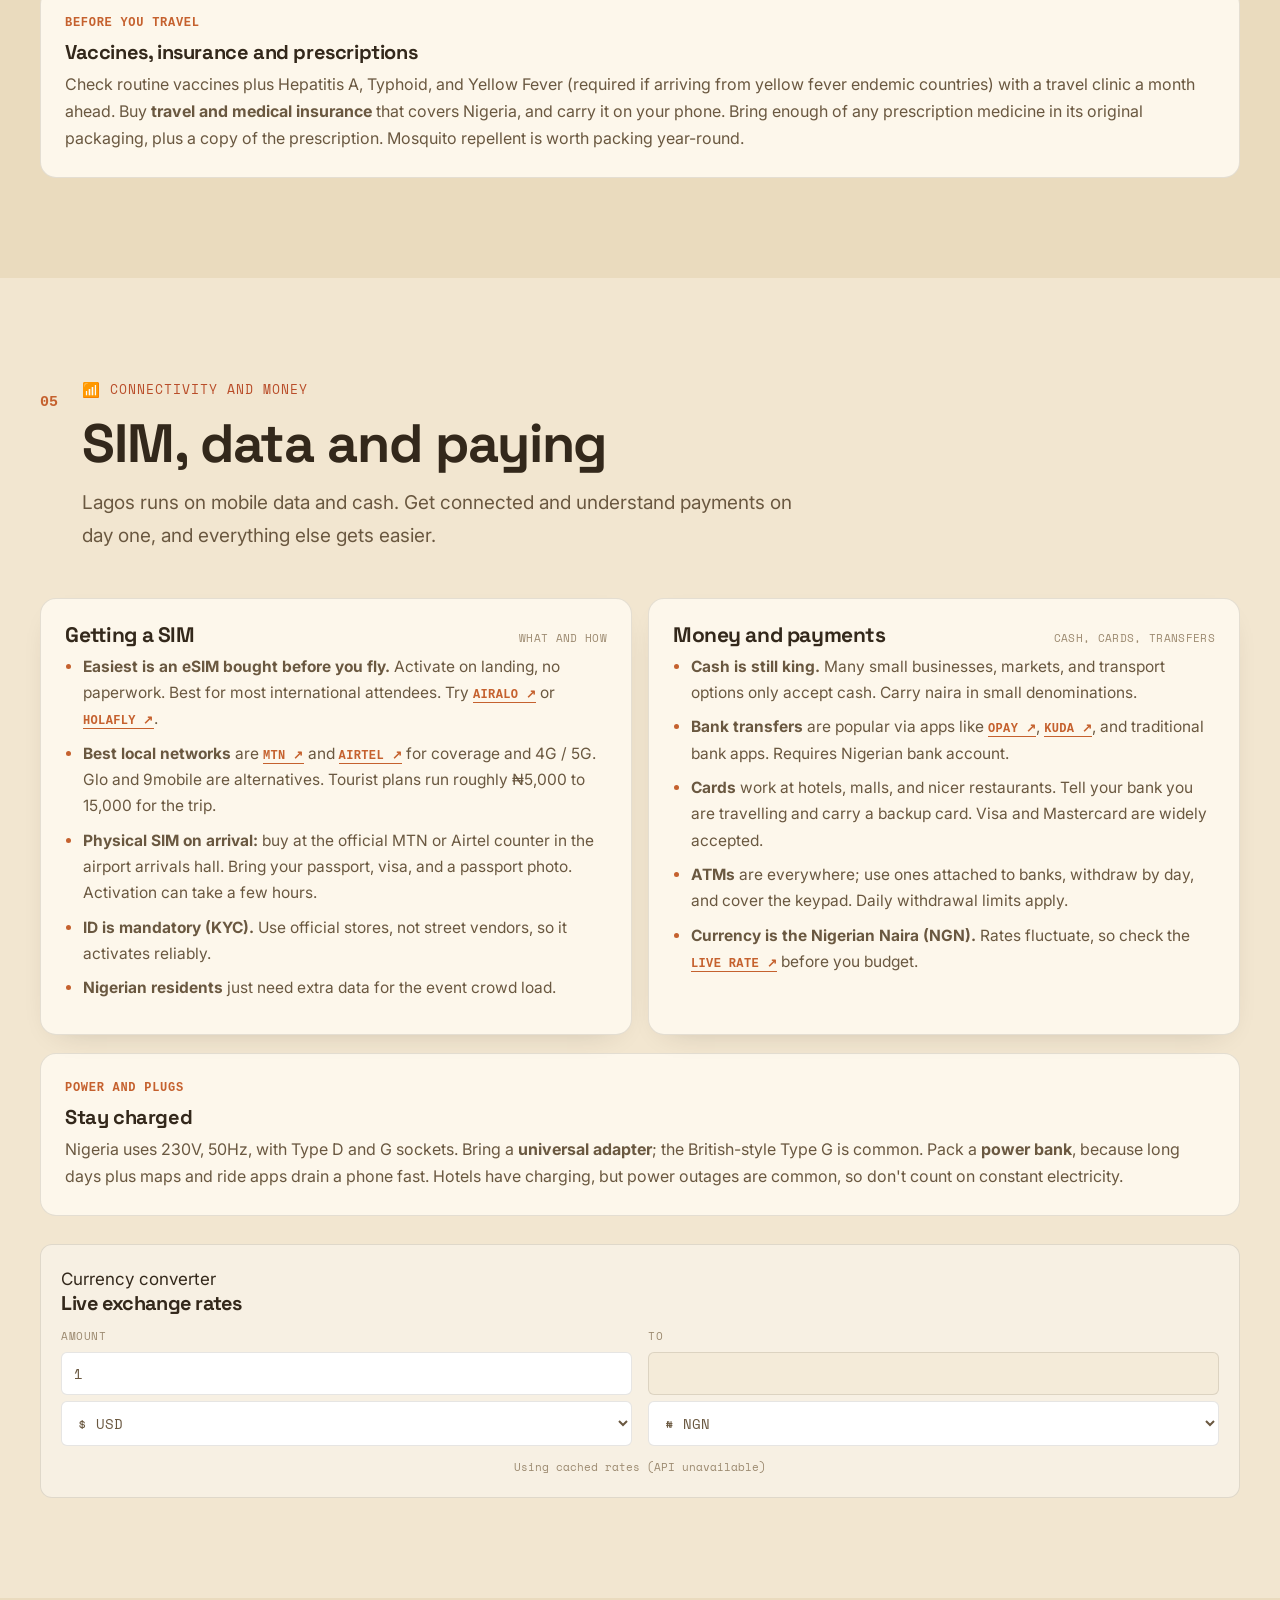
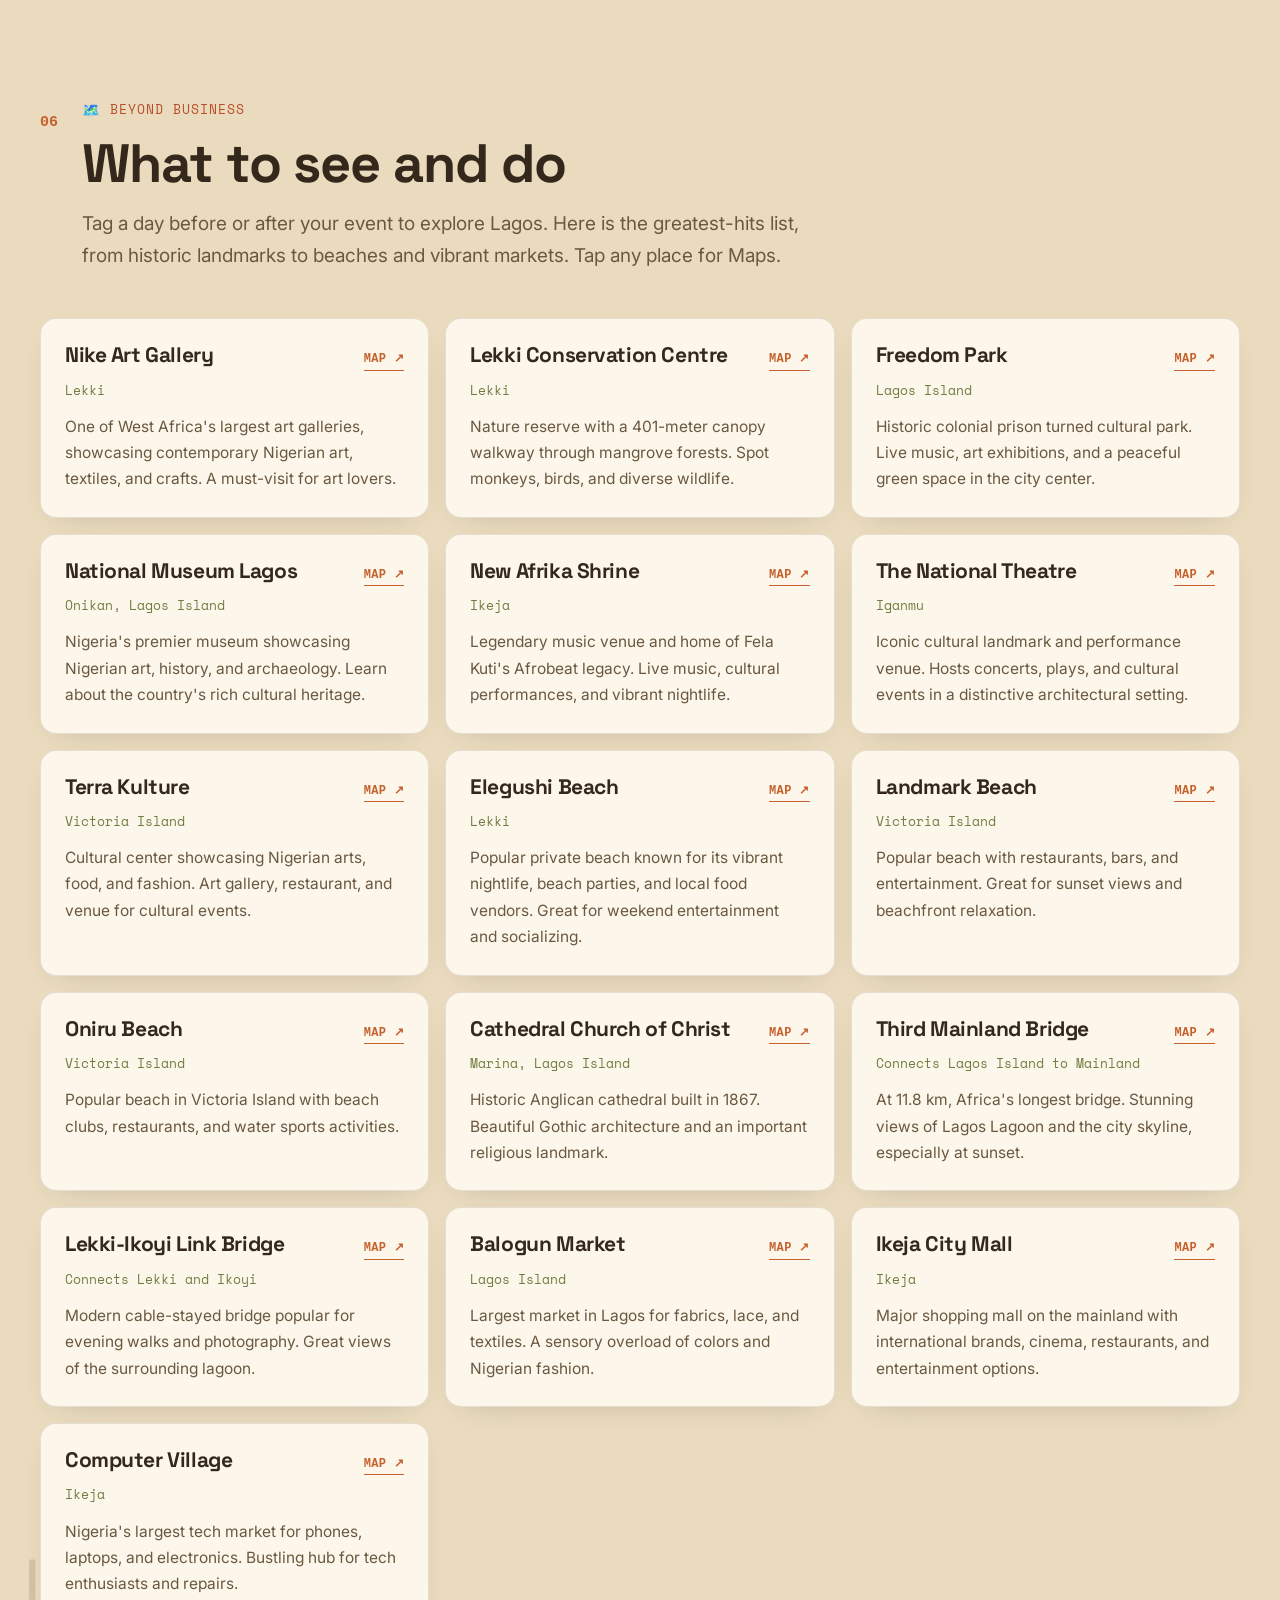
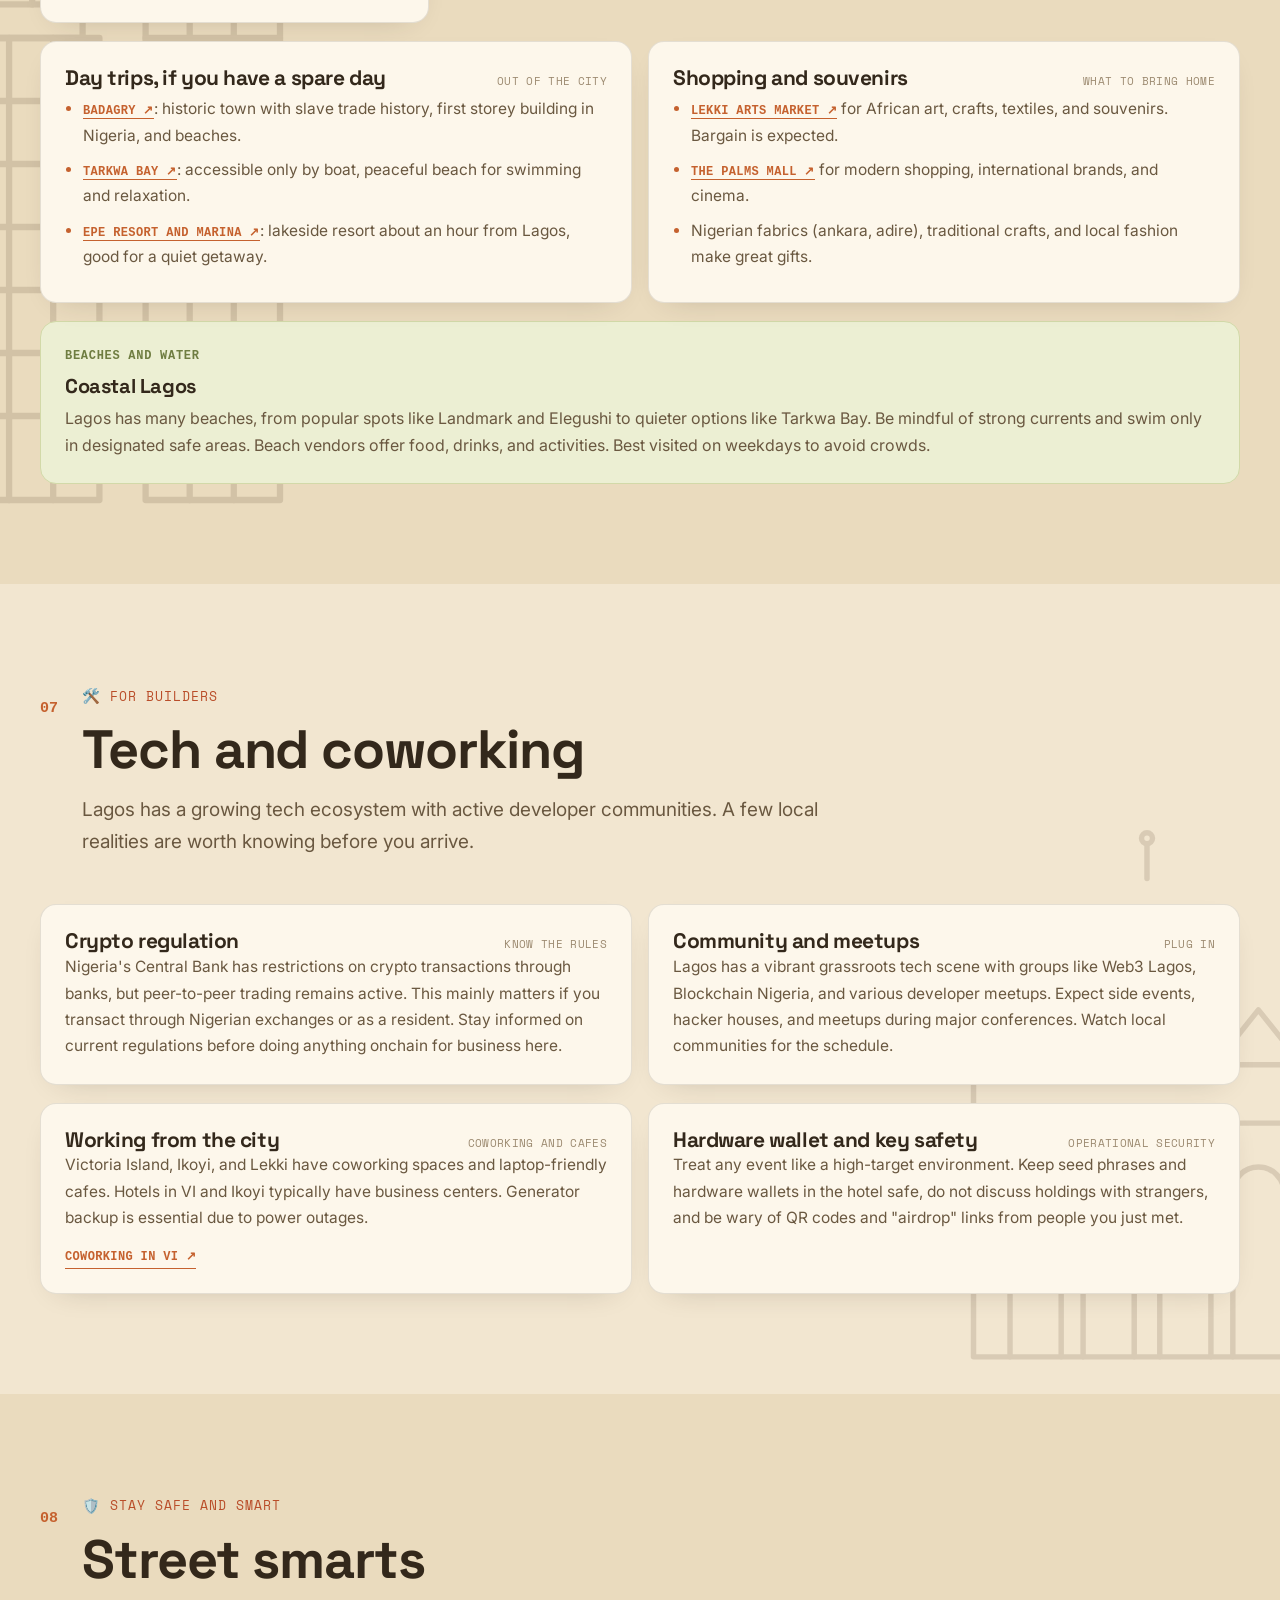
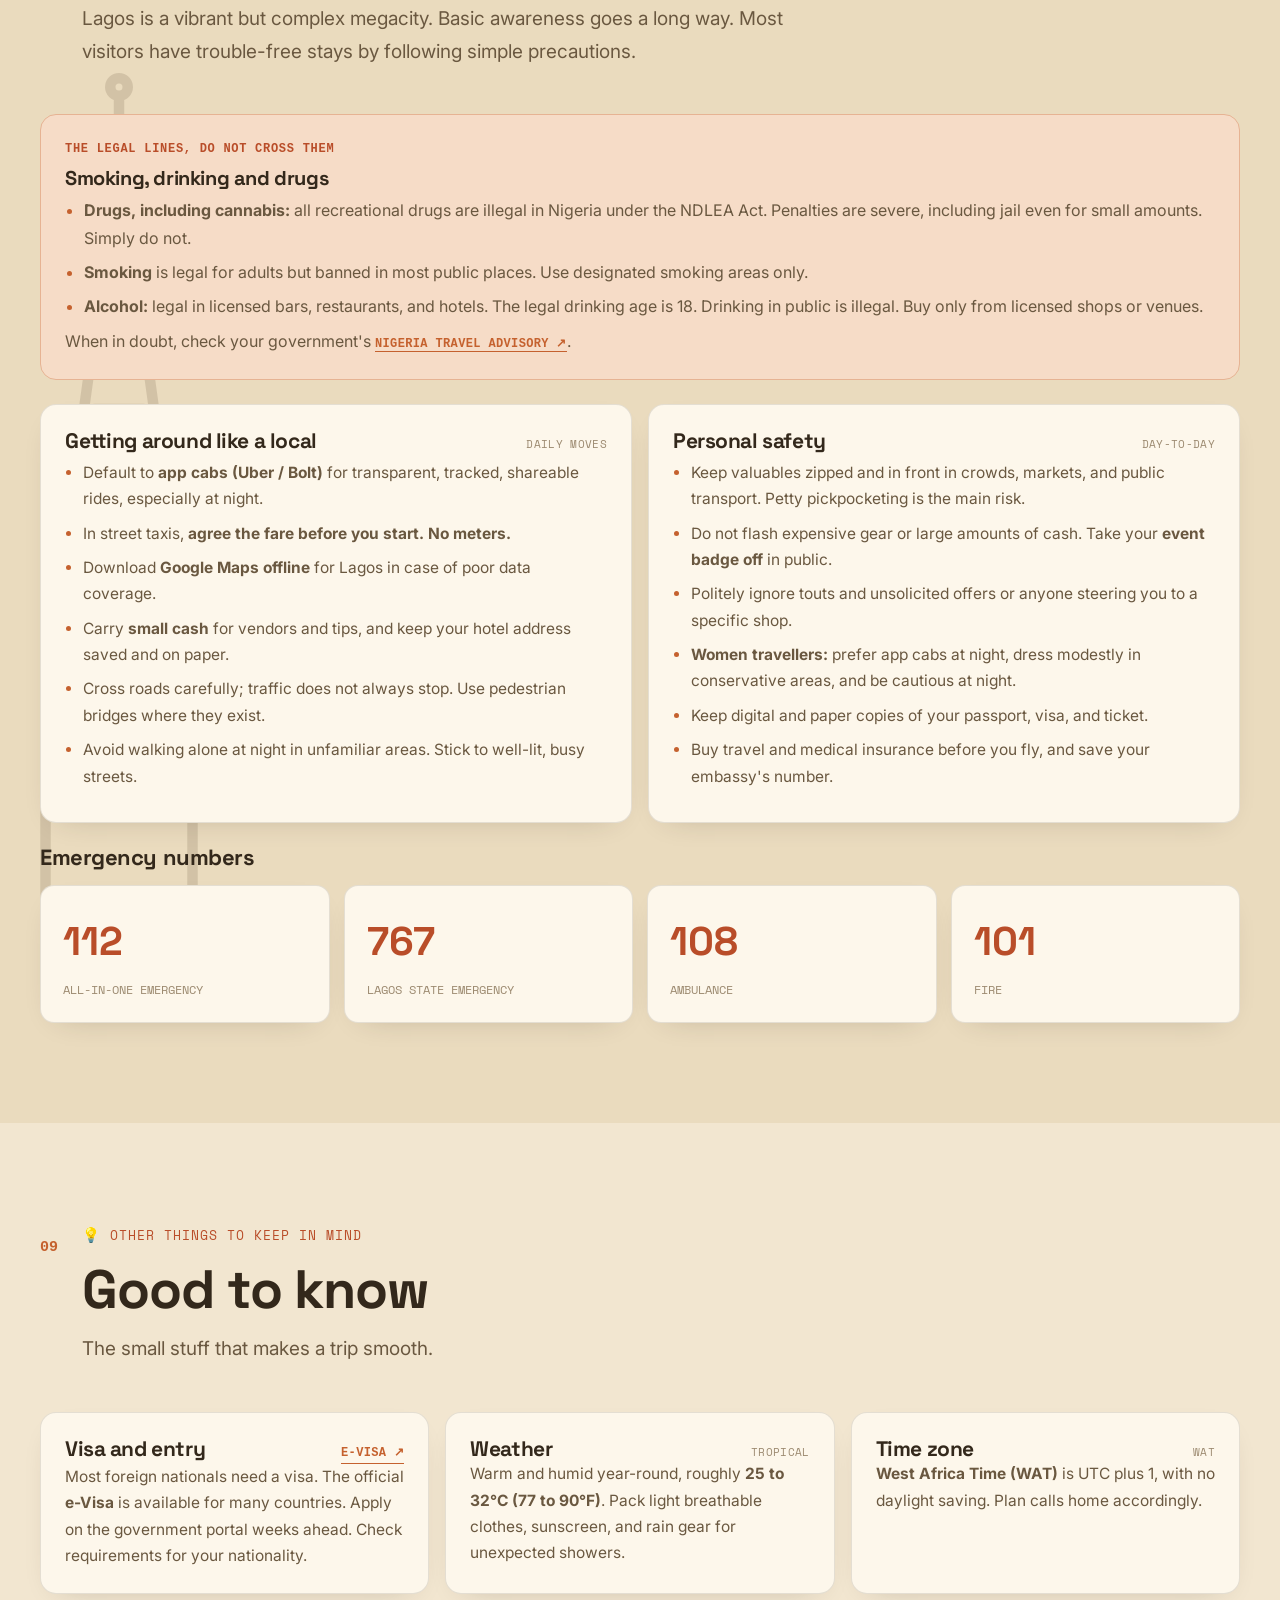
==== commit 144bcca7: "Add search, weather, AQI, currency converter, map widget, geolocation, bookmarks, and more Lagos loc" ====
--- a/index.html
+++ b/index.html
@@ -103,6 +103,69 @@
   <div class="time-display" id="time-display" aria-live="polite">
     <span class="time-label">Lagos Time</span>
     <span class="time-value" id="time-value">--:--</span>
+  </div>
+  <div class="weather-widget" id="weather-widget" aria-live="polite">
+    <span class="weather-icon" id="weather-icon">🌤️</span>
+    <span class="weather-temp" id="weather-temp">--°C</span>
+    <span class="weather-desc" id="weather-desc">Loading...</span>
+  </div>
+  <div class="aqi-widget" id="aqi-widget" aria-live="polite">
+    <span class="aqi-label">Air Quality</span>
+    <span class="aqi-value" id="aqi-value">--</span>
+    <span class="aqi-status" id="aqi-status">Loading...</span>
+  </div>
+</section>
+
+<!-- MAP WIDGET -->
+<section class="map-widget-section">
+  <div class="wrap">
+    <div class="map-widget">
+      <div class="map-header">
+        <h3>Lagos Map</h3>
+        <p class="map-sub">Key locations across the city</p>
+      </div>
+      <div class="map-embed">
+        <iframe
+          src="https://www.openstreetmap.org/export/embed.html?bbox=3.2%2C6.4%2C3.6%2C6.6&amp;layer=mapnik&amp;marker=6.5244%2C3.3792"
+          width="100%"
+          height="400"
+          style="border:0;"
+          loading="lazy"
+          title="Lagos Map">
+        </iframe>
+      </div>
+      <div class="map-locations">
+        <div class="map-location-item">
+          <span class="map-loc-icon">🏨</span>
+          <span class="map-loc-name">Victoria Island</span>
+          <a href="https://www.google.com/maps/search/Victoria+Island+Lagos+Nigeria" target="_blank" rel="noopener" class="map-loc-link">View ↗</a>
+        </div>
+        <div class="map-location-item">
+          <span class="map-loc-icon">🏝️</span>
+          <span class="map-loc-name">Ikoyi</span>
+          <a href="https://www.google.com/maps/search/Ikoyi+Lagos+Nigeria" target="_blank" rel="noopener" class="map-loc-link">View ↗</a>
+        </div>
+        <div class="map-location-item">
+          <span class="map-loc-icon">🌊</span>
+          <span class="map-loc-name">Lekki</span>
+          <a href="https://www.google.com/maps/search/Lekki+Lagos+Nigeria" target="_blank" rel="noopener" class="map-loc-link">View ↗</a>
+        </div>
+        <div class="map-location-item">
+          <span class="map-loc-icon">🌉</span>
+          <span class="map-loc-name">Third Mainland Bridge</span>
+          <a href="https://www.google.com/maps/search/Third+Mainland+Bridge+Lagos+Nigeria" target="_blank" rel="noopener" class="map-loc-link">View ↗</a>
+        </div>
+        <div class="map-location-item">
+          <span class="map-loc-icon">✈️</span>
+          <span class="map-loc-name">MM2 Airport</span>
+          <a href="https://www.google.com/maps/search/Murtala+Muhammed+International+Airport+Lagos" target="_blank" rel="noopener" class="map-loc-link">View ↗</a>
+        </div>
+      </div>
+      <div class="geolocation-section">
+        <button id="nearbyBtn" class="nearby-btn">📍 Find nearby places</button>
+        <div id="nearbyResults" class="nearby-results"></div>
+      </div>
+    </div>
   </div>
 </section>
 
@@ -606,11 +669,18 @@
       <div class="cell"><div class="top"><h3>Lekki Conservation Centre</h3><a class="maplink" target="_blank" rel="noopener" href="https://www.google.com/maps/search/?api=1&amp;query=Lekki+Conservation+Centre+Lagos">Map ↗</a></div><div class="area">Lekki</div><p>Nature reserve with a 401-meter canopy walkway through mangrove forests. Spot monkeys, birds, and diverse wildlife.</p></div>
       <div class="cell"><div class="top"><h3>Freedom Park</h3><a class="maplink" target="_blank" rel="noopener" href="https://www.google.com/maps/search/?api=1&amp;query=Freedom+Park+Lagos+Island">Map ↗</a></div><div class="area">Lagos Island</div><p>Historic colonial prison turned cultural park. Live music, art exhibitions, and a peaceful green space in the city center.</p></div>
       <div class="cell"><div class="top"><h3>National Museum Lagos</h3><a class="maplink" target="_blank" rel="noopener" href="https://www.google.com.maps/search/?api=1&amp;query=National+Museum+Lagos+Onikan">Map ↗</a></div><div class="area">Onikan, Lagos Island</div><p>Nigeria's premier museum showcasing Nigerian art, history, and archaeology. Learn about the country's rich cultural heritage.</p></div>
+      <div class="cell"><div class="top"><h3>New Afrika Shrine</h3><a class="maplink" target="_blank" rel="noopener" href="https://www.google.com/maps/search/?api=1&amp;query=New+Afrika+Shrine+Ikeja+Lagos">Map ↗</a></div><div class="area">Ikeja</div><p>Legendary music venue and home of Fela Kuti's Afrobeat legacy. Live music, cultural performances, and vibrant nightlife.</p></div>
+      <div class="cell"><div class="top"><h3>The National Theatre</h3><a class="maplink" target="_blank" rel="noopener" href="https://www.google.com/maps/search/?api=1&amp;query=National+Theatre+Iganmu+Lagos">Map ↗</a></div><div class="area">Iganmu</div><p>Iconic cultural landmark and performance venue. Hosts concerts, plays, and cultural events in a distinctive architectural setting.</p></div>
+      <div class="cell"><div class="top"><h3>Terra Kulture</h3><a class="maplink" target="_blank" rel="noopener" href="https://www.google.com/maps/search/?api=1&amp;query=Terra+Kulture+Victoria+Island+Lagos">Map ↗</a></div><div class="area">Victoria Island</div><p>Cultural center showcasing Nigerian arts, food, and fashion. Art gallery, restaurant, and venue for cultural events.</p></div>
+      <div class="cell"><div class="top"><h3>Elegushi Beach</h3><a class="maplink" target="_blank" rel="noopener" href="https://www.google.com/maps/search/?api=1&amp;query=Elegushi+Beach+Lekki+Lagos">Map ↗</a></div><div class="area">Lekki</div><p>Popular private beach known for its vibrant nightlife, beach parties, and local food vendors. Great for weekend entertainment and socializing.</p></div>
       <div class="cell"><div class="top"><h3>Landmark Beach</h3><a class="maplink" target="_blank" rel="noopener" href="https://www.google.com.maps/search/?api=1&amp;query=Landmark+Beach+Victoria+Island+Lagos">Map ↗</a></div><div class="area">Victoria Island</div><p>Popular beach with restaurants, bars, and entertainment. Great for sunset views and beachfront relaxation.</p></div>
+      <div class="cell"><div class="top"><h3>Oniru Beach</h3><a class="maplink" target="_blank" rel="noopener" href="https://www.google.com/maps/search/?api=1&amp;query=Oniru+Beach+Victoria+Island+Lagos">Map ↗</a></div><div class="area">Victoria Island</div><p>Popular beach in Victoria Island with beach clubs, restaurants, and water sports activities.</p></div>
       <div class="cell"><div class="top"><h3>Cathedral Church of Christ</h3><a class="maplink" target="_blank" rel="noopener" href="https://www.google.com.maps/search/?api=1&amp;query=Cathedral+Church+of+Christ+Marina+Lagos">Map ↗</a></div><div class="area">Marina, Lagos Island</div><p>Historic Anglican cathedral built in 1867. Beautiful Gothic architecture and an important religious landmark.</p></div>
       <div class="cell"><div class="top"><h3>Third Mainland Bridge</h3><a class="maplink" target="_blank" rel="noopener" href="https://www.google.com.maps/search/?api=1&amp;query=Third+Mainland+Bridge+Lagos">Map ↗</a></div><div class="area">Connects Lagos Island to Mainland</div><p>At 11.8 km, Africa's longest bridge. Stunning views of Lagos Lagoon and the city skyline, especially at sunset.</p></div>
       <div class="cell"><div class="top"><h3>Lekki-Ikoyi Link Bridge</h3><a class="maplink" target="_blank" rel="noopener" href="https://www.google.com.maps/search/?api=1&amp;query=Lekki-Ikoyi+Link+Bridge+Lagos">Map ↗</a></div><div class="area">Connects Lekki and Ikoyi</div><p>Modern cable-stayed bridge popular for evening walks and photography. Great views of the surrounding lagoon.</p></div>
       <div class="cell"><div class="top"><h3>Balogun Market</h3><a class="maplink" target="_blank" rel="noopener" href="https://www.google.com.maps/search/?api=1&amp;query=Balogun+Market+Lagos+Island">Map ↗</a></div><div class="area">Lagos Island</div><p>Largest market in Lagos for fabrics, lace, and textiles. A sensory overload of colors and Nigerian fashion.</p></div>
+      <div class="cell"><div class="top"><h3>Ikeja City Mall</h3><a class="maplink" target="_blank" rel="noopener" href="https://www.google.com/maps/search/?api=1&amp;query=Ikeja+City+Mall+Lagos">Map ↗</a></div><div class="area">Ikeja</div><p>Major shopping mall on the mainland with international brands, cinema, restaurants, and entertainment options.</p></div>
+      <div class="cell"><div class="top"><h3>Computer Village</h3><a class="maplink" target="_blank" rel="noopener" href="https://www.google.com/maps/search/?api=1&amp;query=Computer+Village+Ikeja+Lagos">Map ↗</a></div><div class="area">Ikeja</div><p>Nigeria's largest tech market for phones, laptops, and electronics. Bustling hub for tech enthusiasts and repairs.</p></div>
     </div>
 
     <div class="grid g2" style="margin-top:18px">
--- a/styles.css
+++ b/styles.css
@@ -104,6 +104,49 @@
 .time-display { margin-top: 20px; text-align: center; font-family: var(--mono); color: var(--ink-2); }
 .time-label { font-size: 12px; text-transform: uppercase; letter-spacing: 0.1em; opacity: 0.7; }
 .time-value { font-size: clamp(24px, 4vw, 36px); font-weight: 700; color: var(--violet); letter-spacing: 0.02em; }
+
+.weather-widget { margin-top: 16px; text-align: center; font-family: var(--mono); color: var(--ink-2); display: flex; align-items: center; justify-content: center; gap: 8px; }
+.weather-icon { font-size: 24px; }
+.weather-temp { font-size: 16px; font-weight: 700; color: var(--violet); }
+.weather-desc { font-size: 12px; opacity: 0.8; }
+
+.aqi-widget { margin-top: 12px; text-align: center; font-family: var(--mono); color: var(--ink-2); display: flex; align-items: center; justify-content: center; gap: 8px; }
+.aqi-label { font-size: 11px; text-transform: uppercase; letter-spacing: 0.05em; opacity: 0.7; }
+.aqi-value { font-size: 16px; font-weight: 700; }
+.aqi-status { font-size: 12px; }
+.aqi-good { color: #4CAF50; }
+.aqi-moderate { color: #FF9800; }
+.aqi-unhealthy { color: #F44336; }
+.aqi-hazardous { color: #9C27B0; }
+
+.map-widget-section { padding: 40px 0; background: rgba(255,255,255,0.3); border-top: 1px solid var(--line); border-bottom: 1px solid var(--line); }
+.map-widget { background: rgba(255,255,255,0.6); border-radius: 16px; padding: 24px; border: 1px solid var(--line); }
+.map-header { margin-bottom: 20px; }
+.map-header h3 { font-family: var(--disp); font-size: 24px; font-weight: 700; color: var(--ink); margin: 0 0 4px 0; }
+.map-sub { font-family: var(--mono); font-size: 12px; color: var(--muted); margin: 0; }
+.map-embed { border-radius: 12px; overflow: hidden; margin-bottom: 20px; border: 1px solid var(--line); }
+.map-embed iframe { display: block; width: 100%; }
+.map-locations { display: grid; grid-template-columns: repeat(auto-fit, minmax(200px, 1fr)); gap: 12px; }
+.map-location-item { display: flex; align-items: center; gap: 10px; padding: 12px; background: rgba(255,255,255,0.5); border-radius: 8px; border: 1px solid var(--line); transition: 0.2s; }
+.map-location-item:hover { background: rgba(255,255,255,0.8); border-color: var(--violet); }
+.map-loc-icon { font-size: 20px; }
+.map-loc-name { flex: 1; font-family: var(--mono); font-size: 13px; font-weight: 500; color: var(--ink-2); }
+.map-loc-link { font-family: var(--mono); font-size: 12px; color: var(--violet); text-decoration: none; font-weight: 700; }
+.map-loc-link:hover { text-decoration: underline; }
+
+.geolocation-section { margin-top: 20px; padding-top: 20px; border-top: 1px solid var(--line); }
+.nearby-btn { font-family: var(--mono); font-size: 13px; padding: 10px 16px; background: var(--violet); color: #fff; border: none; border-radius: 8px; cursor: pointer; transition: 0.2s; }
+.nearby-btn:hover { background: #b44d1e; }
+.nearby-btn:disabled { background: var(--muted); cursor: not-allowed; }
+.nearby-results { margin-top: 16px; }
+.nearby-item { display: flex; align-items: center; gap: 10px; padding: 10px; background: rgba(255,255,255,0.5); border-radius: 8px; margin-bottom: 8px; border: 1px solid var(--line); }
+.nearby-item .nearby-name { flex: 1; font-family: var(--mono); font-size: 13px; font-weight: 500; }
+.nearby-item .nearby-dist { font-family: var(--mono); font-size: 12px; color: var(--muted); }
+.nearby-error { font-family: var(--mono); font-size: 12px; color: #F44336; margin-top: 8px; }
+
+.bookmark-btn { background: none; border: none; cursor: pointer; font-size: 18px; margin-left: 8px; opacity: 0.5; transition: 0.2s; padding: 2px 6px; }
+.bookmark-btn:hover { opacity: 1; transform: scale(1.1); }
+.bookmark-btn.bookmarked { opacity: 1; color: var(--violet); }
 
 /* floating shapes (soft, no glow) */
 .hero .shape { position: absolute; z-index: 1; pointer-events: none; opacity: 0.7; }
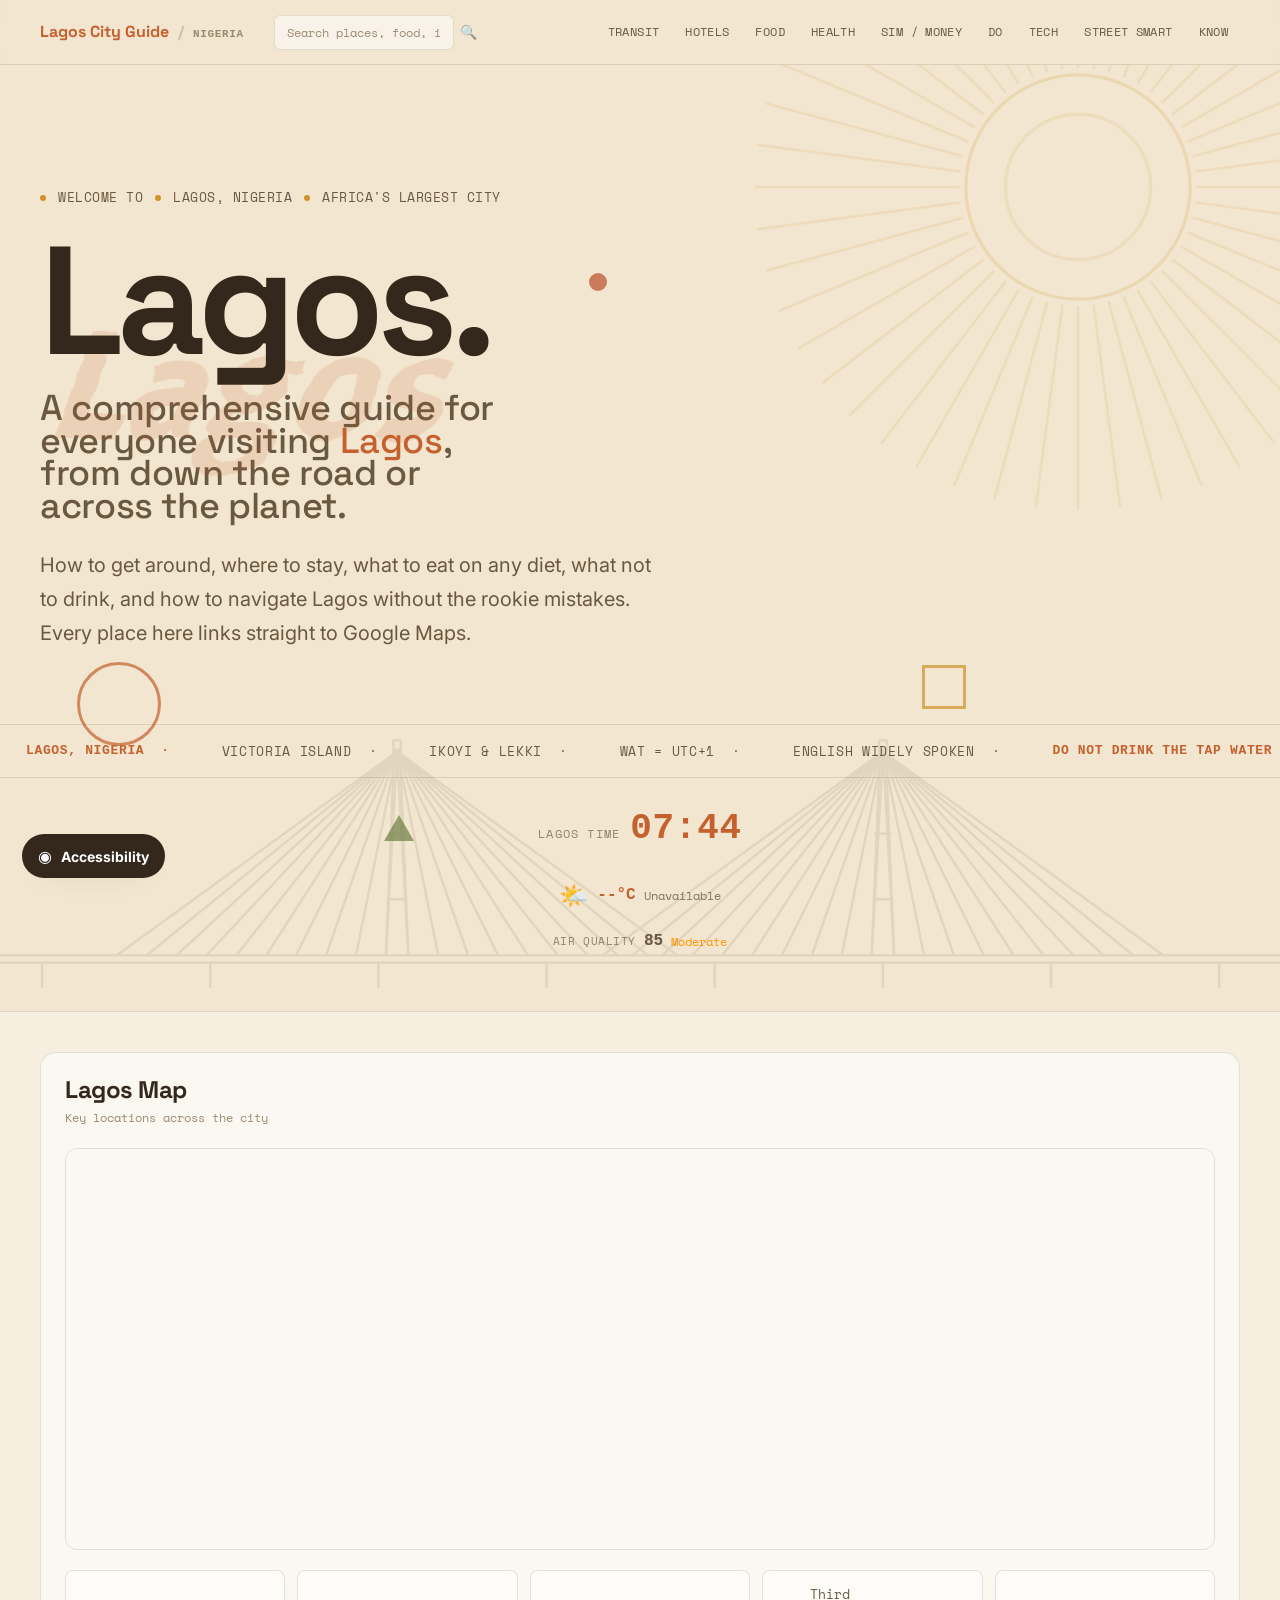
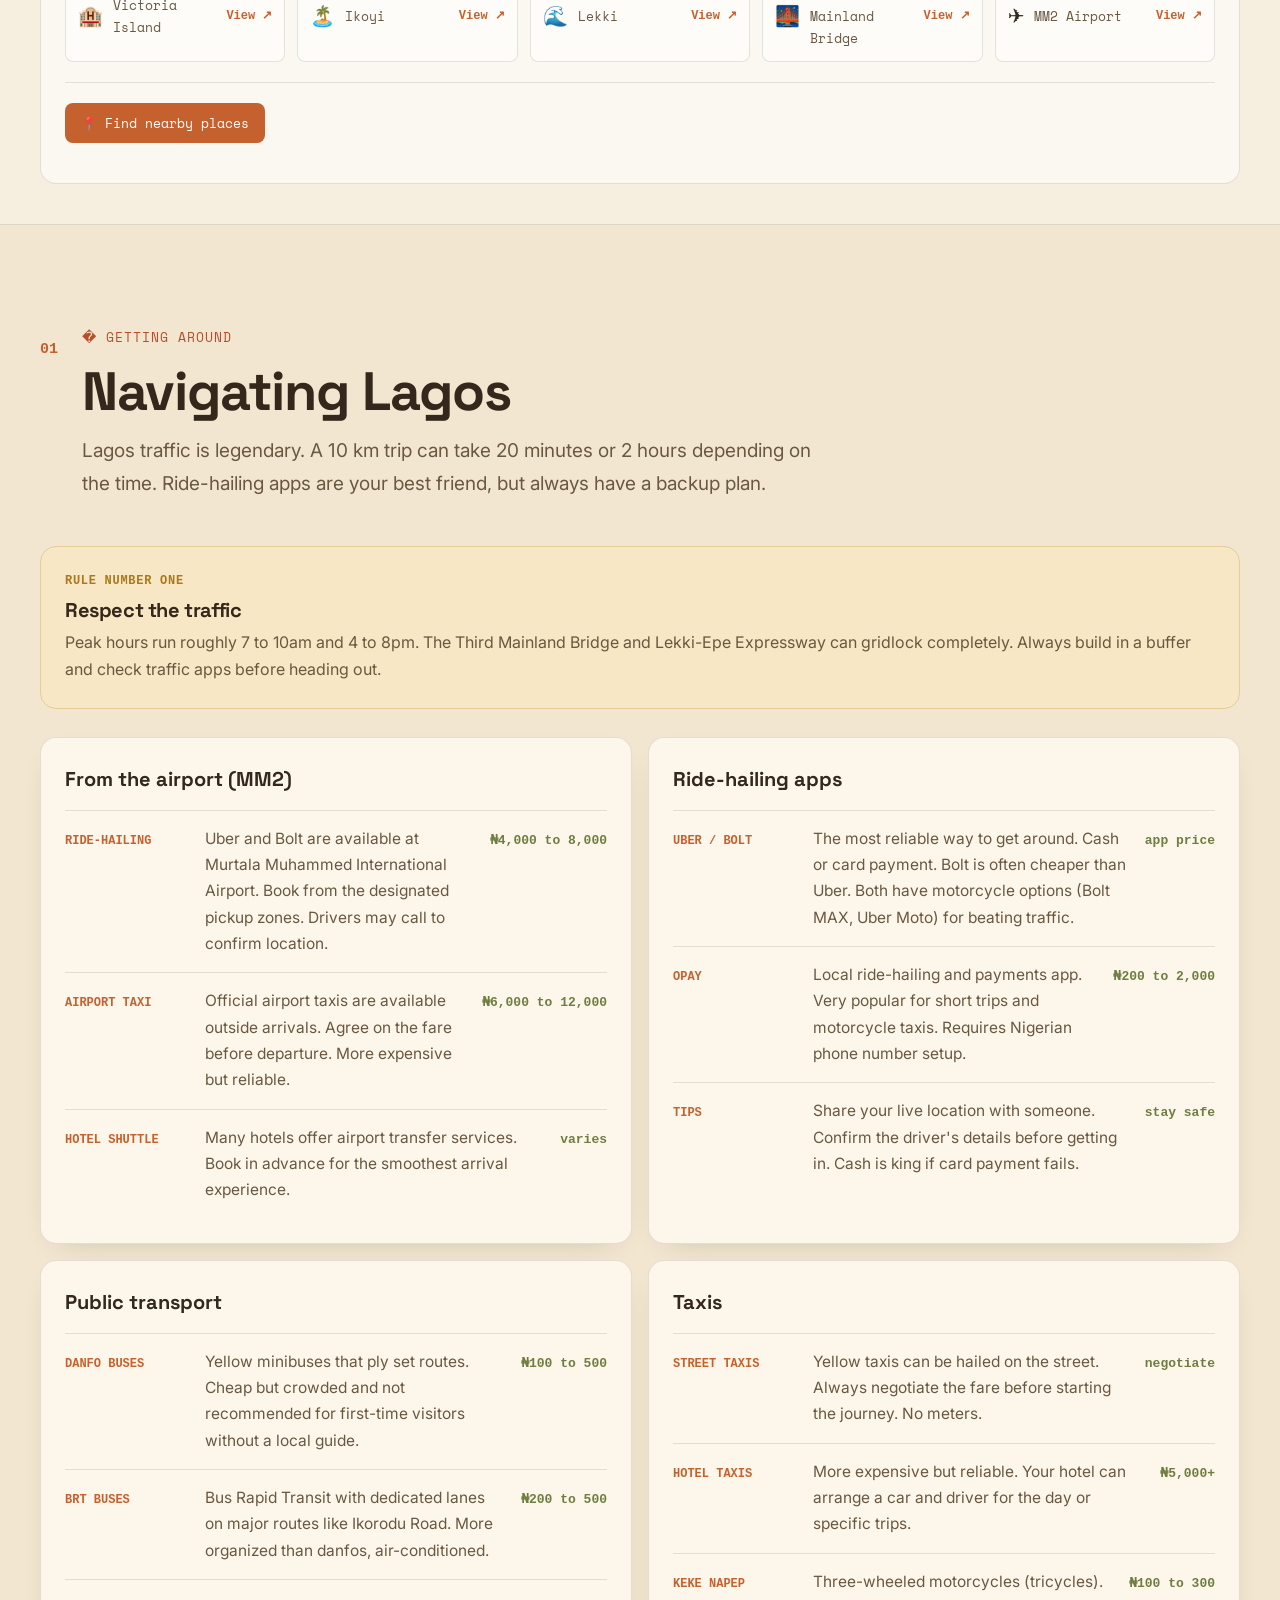
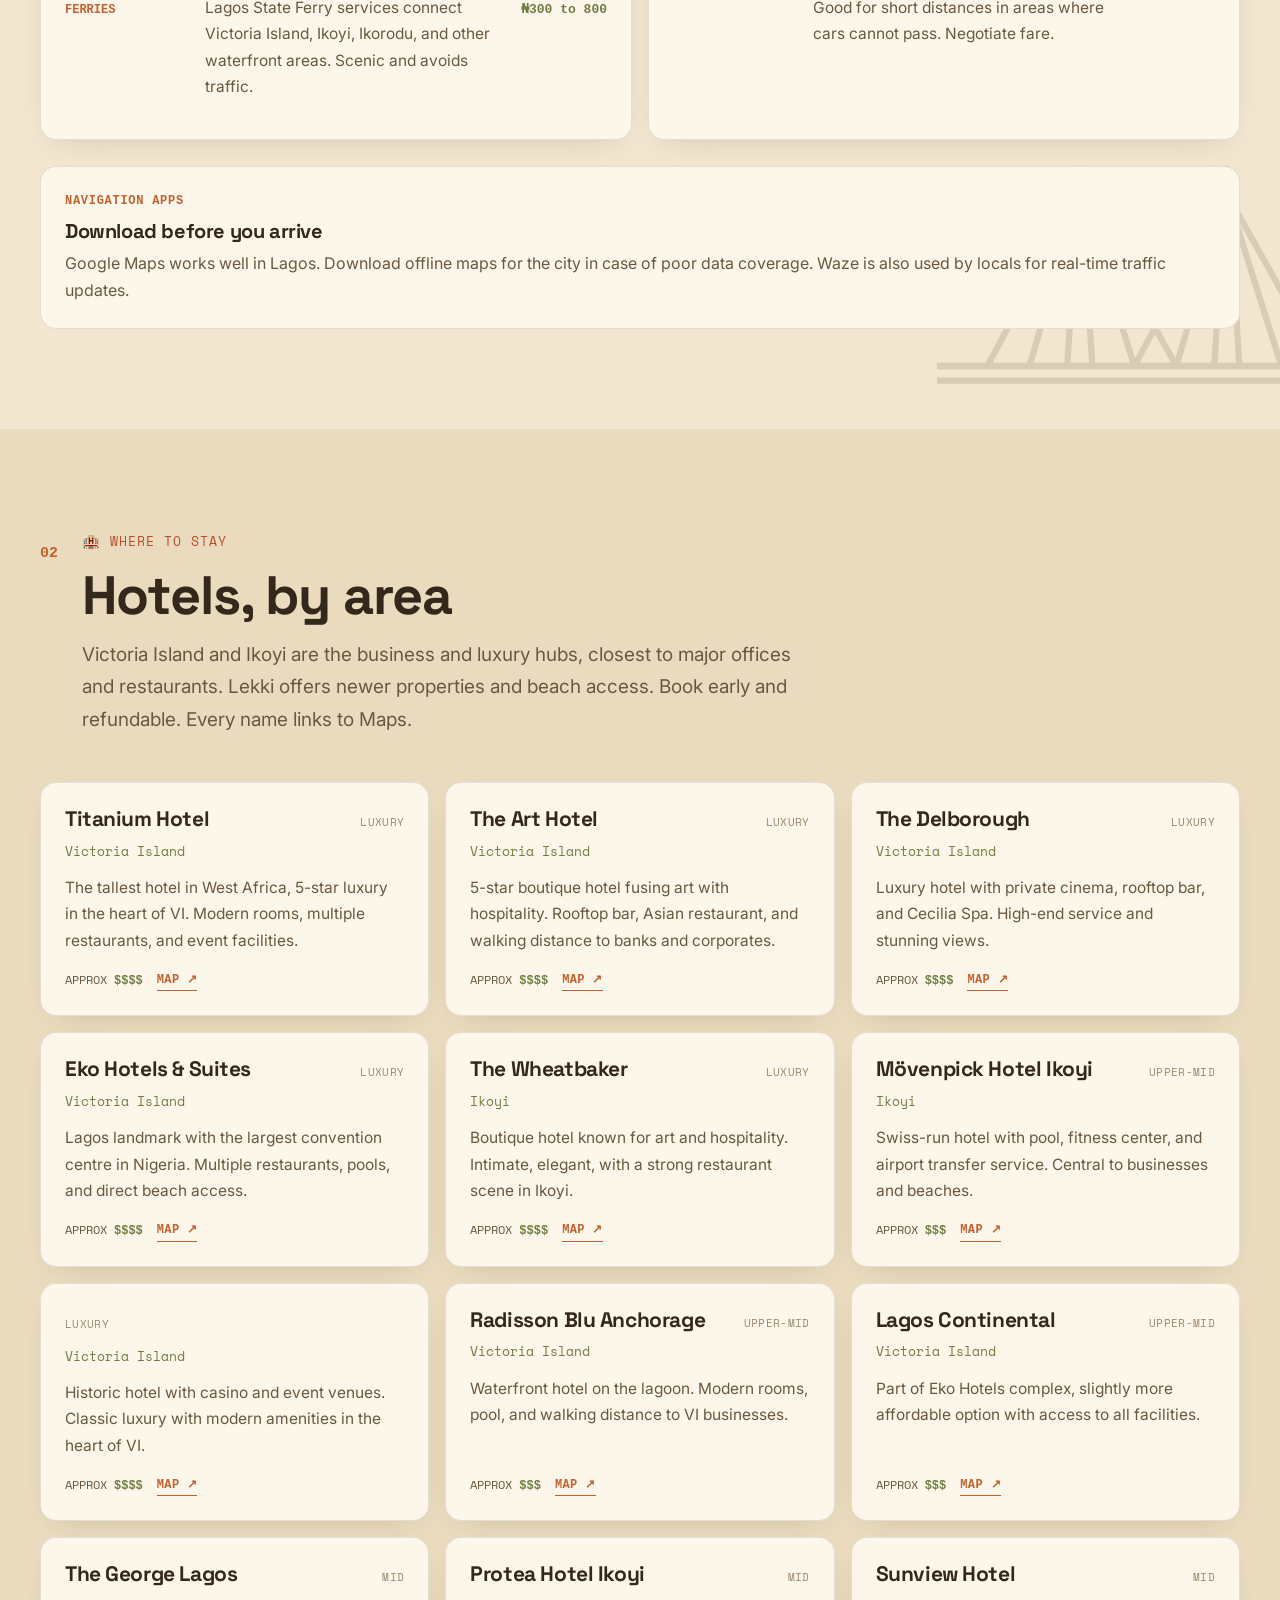
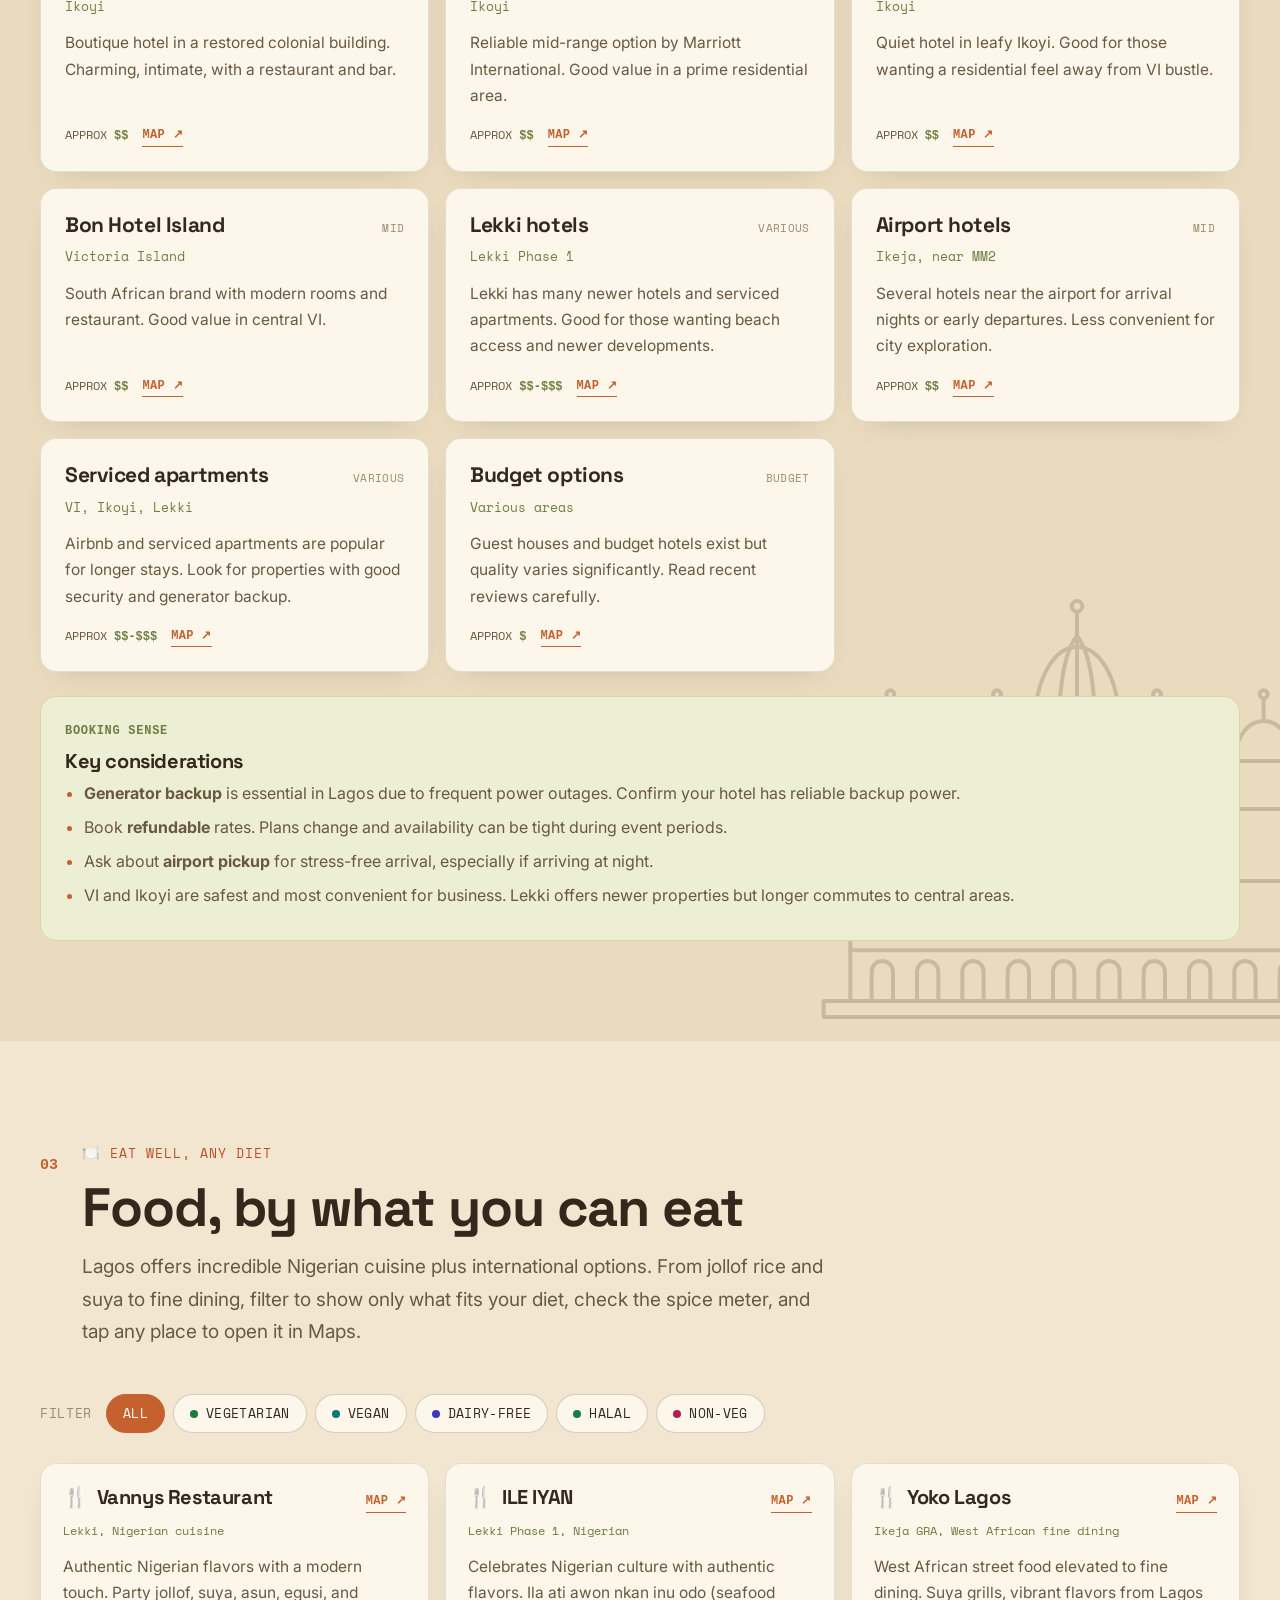
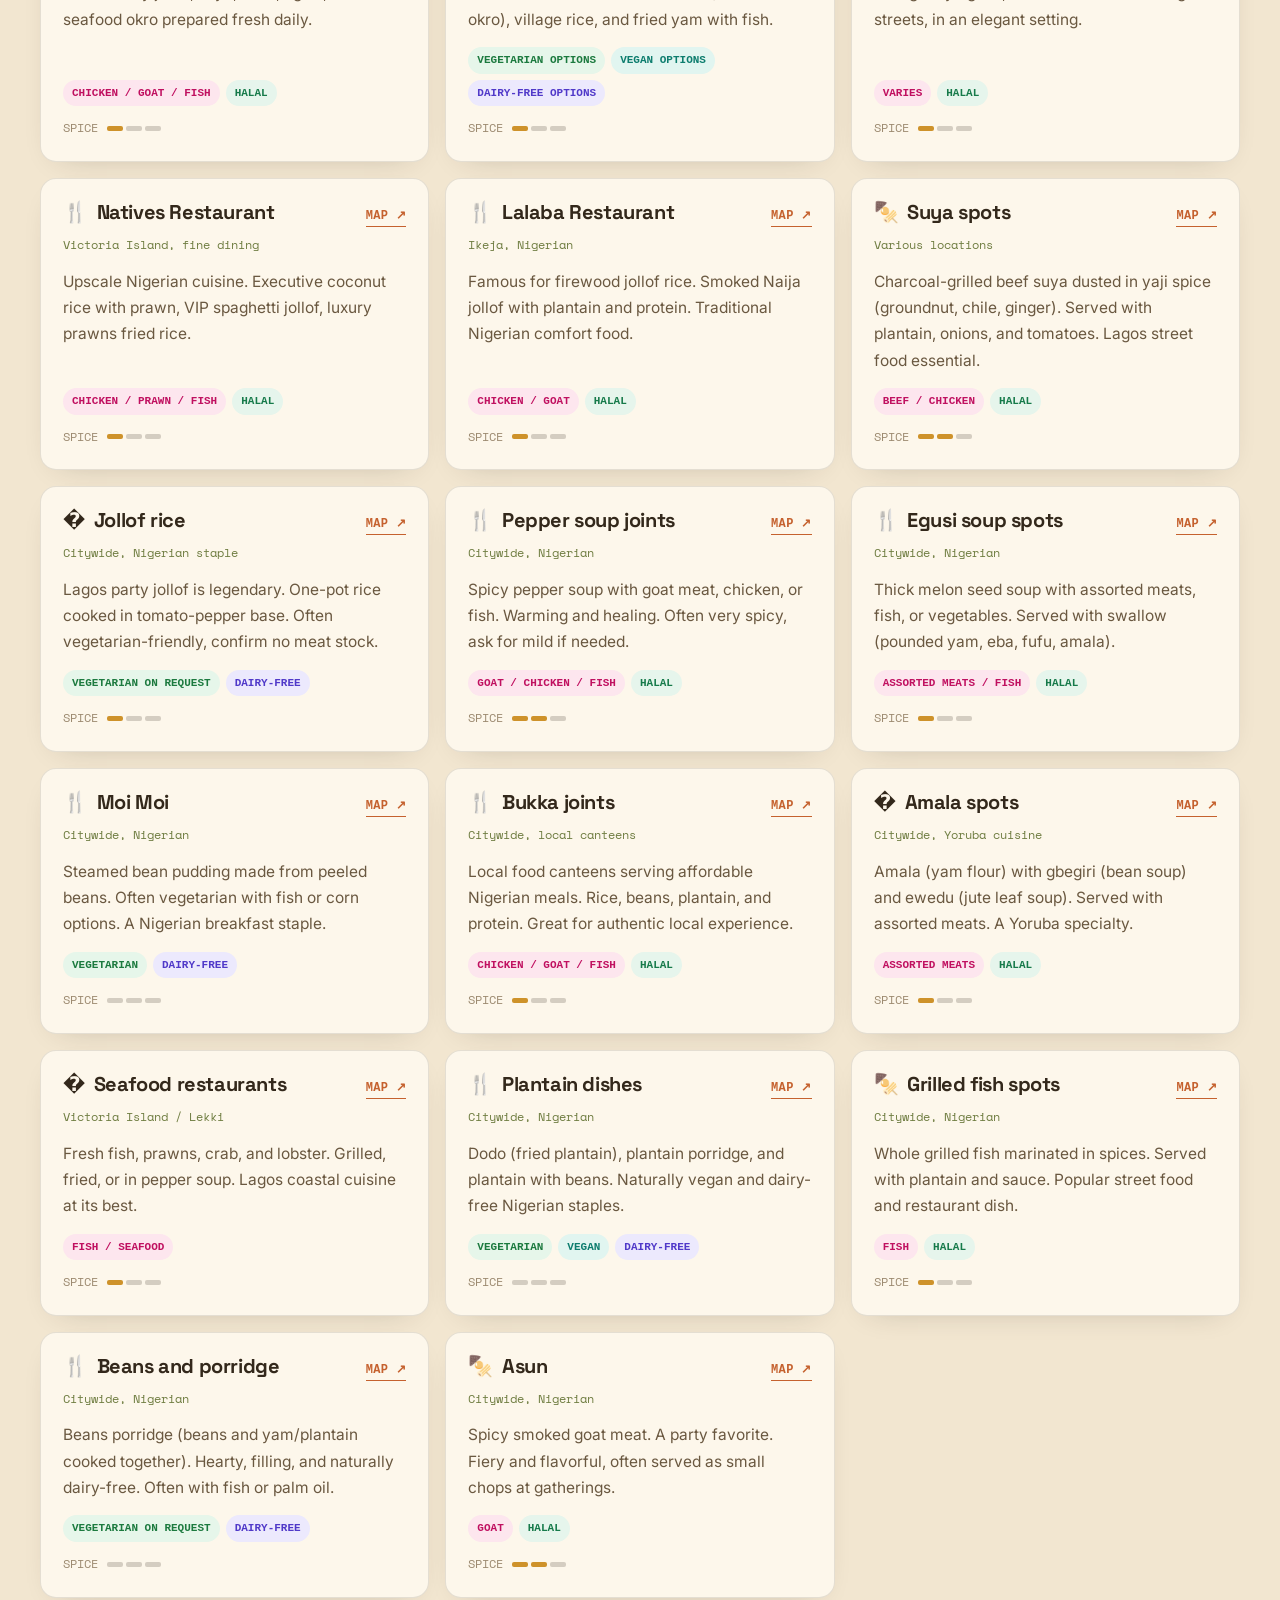
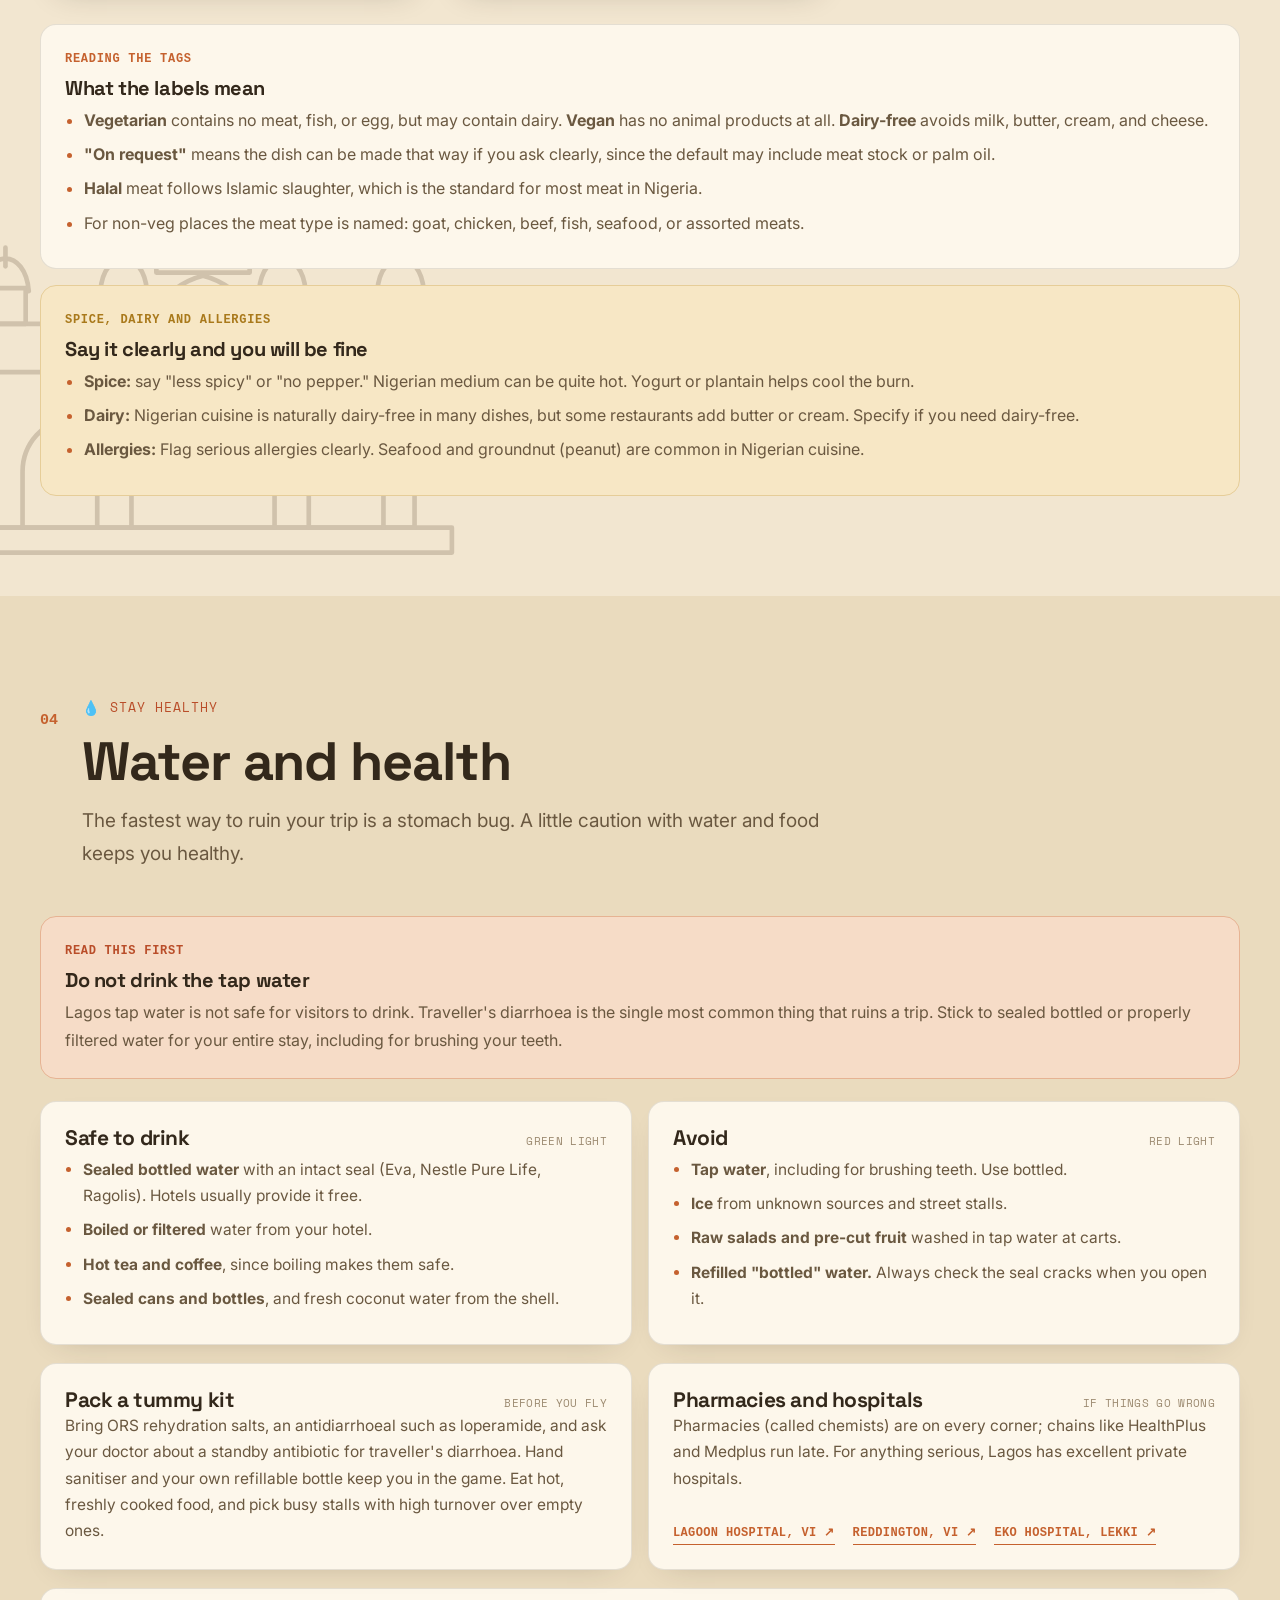
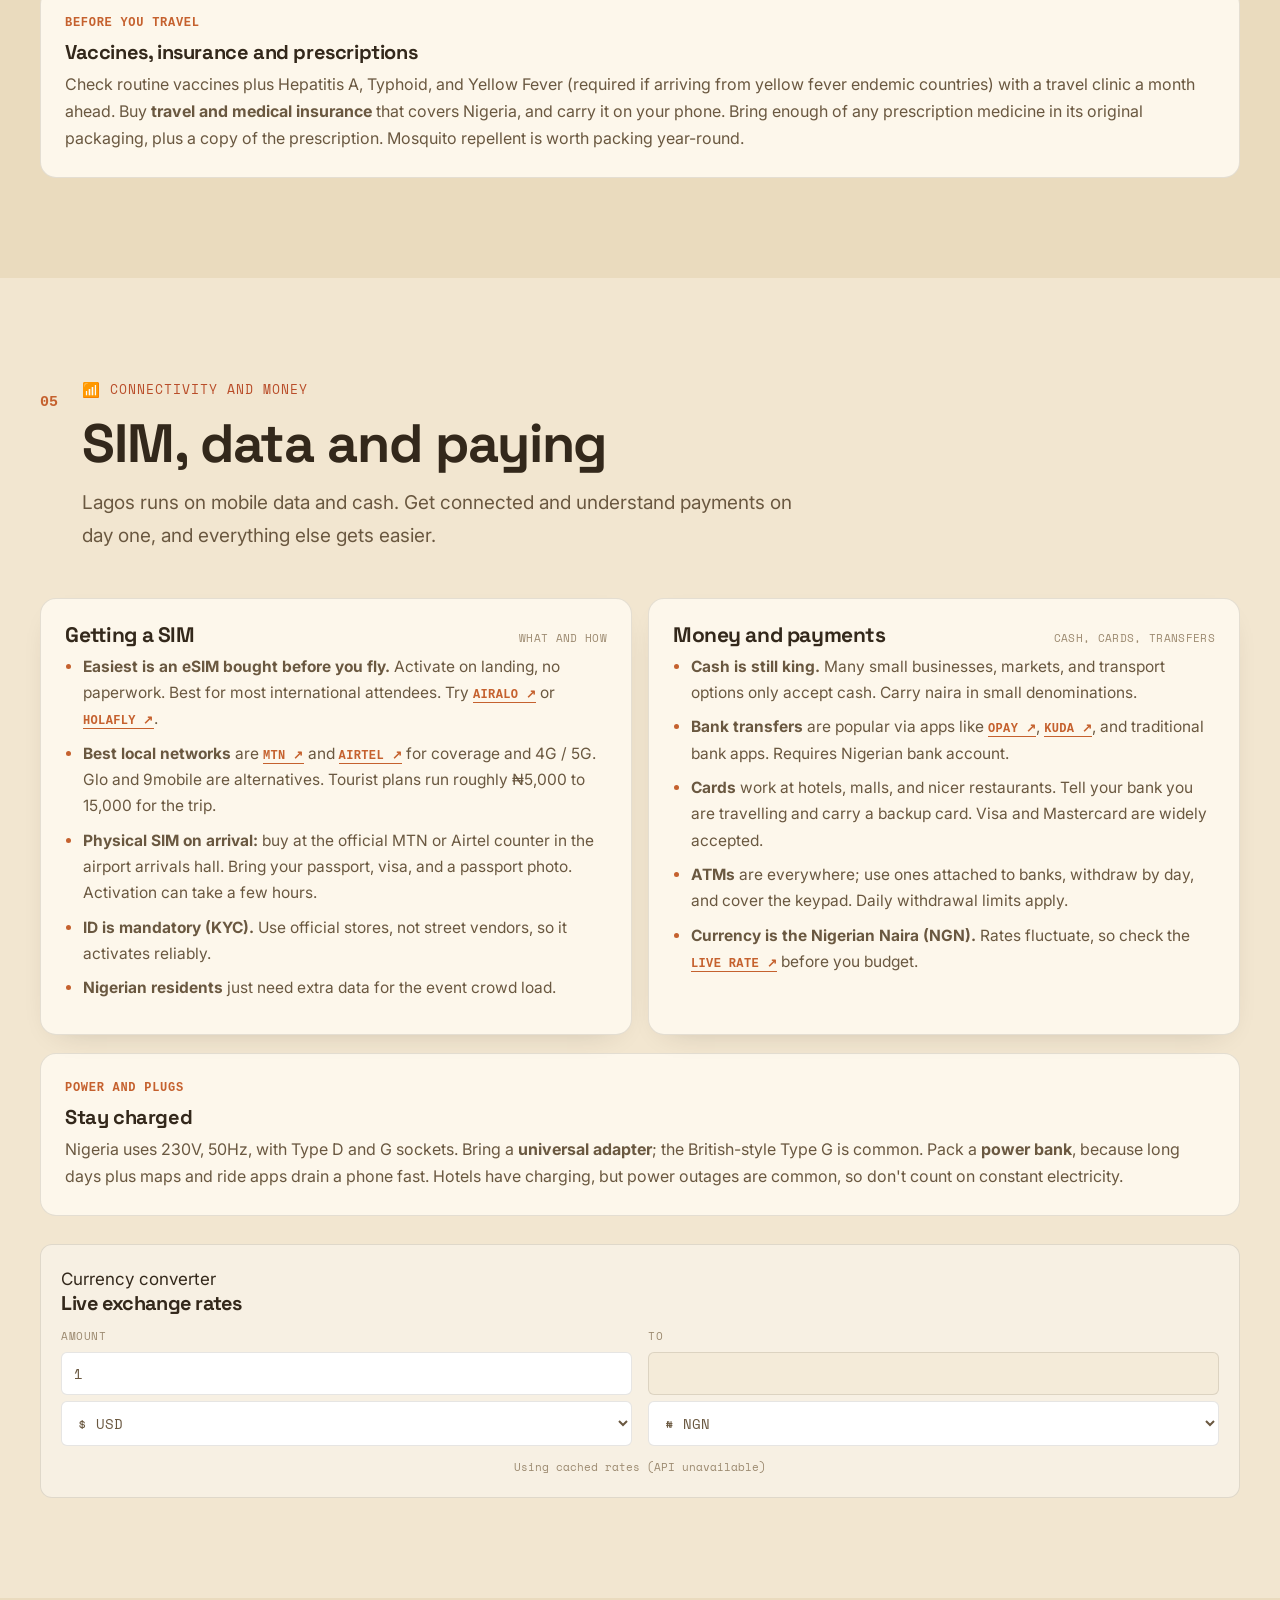
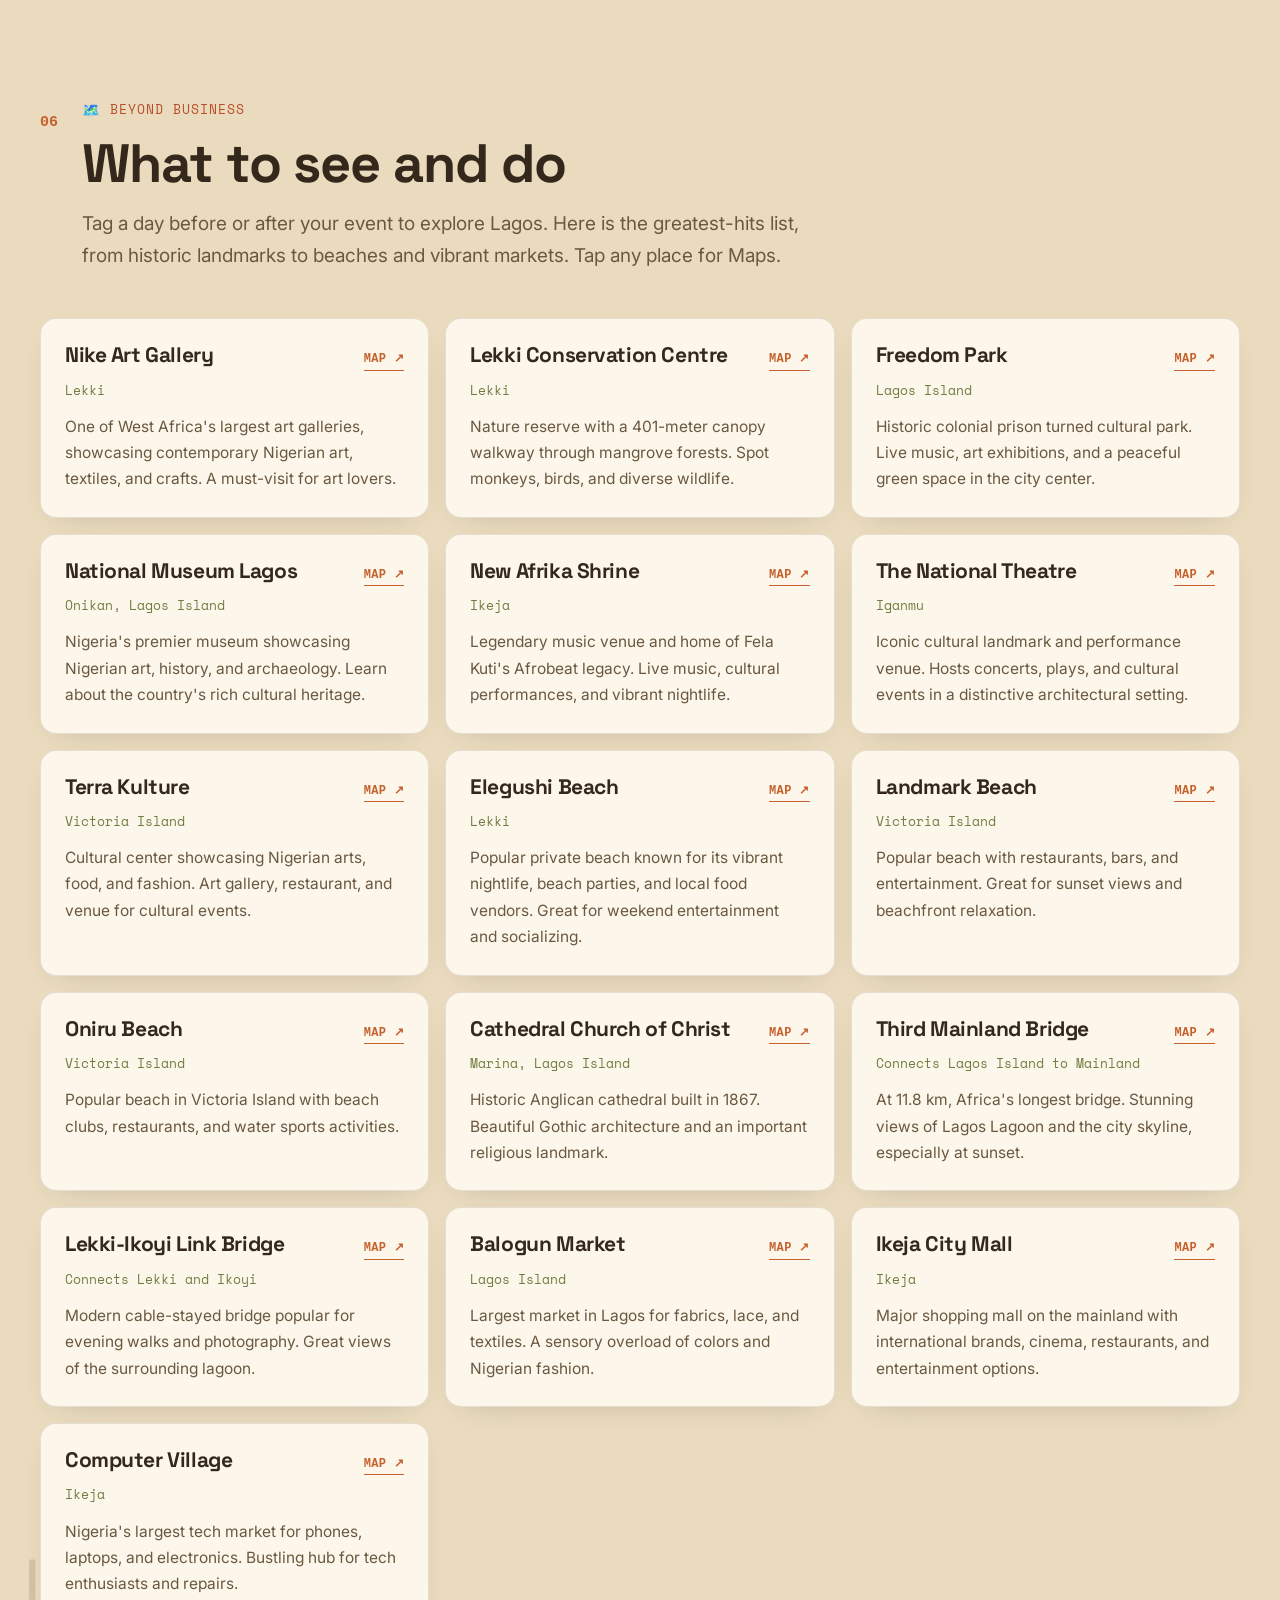
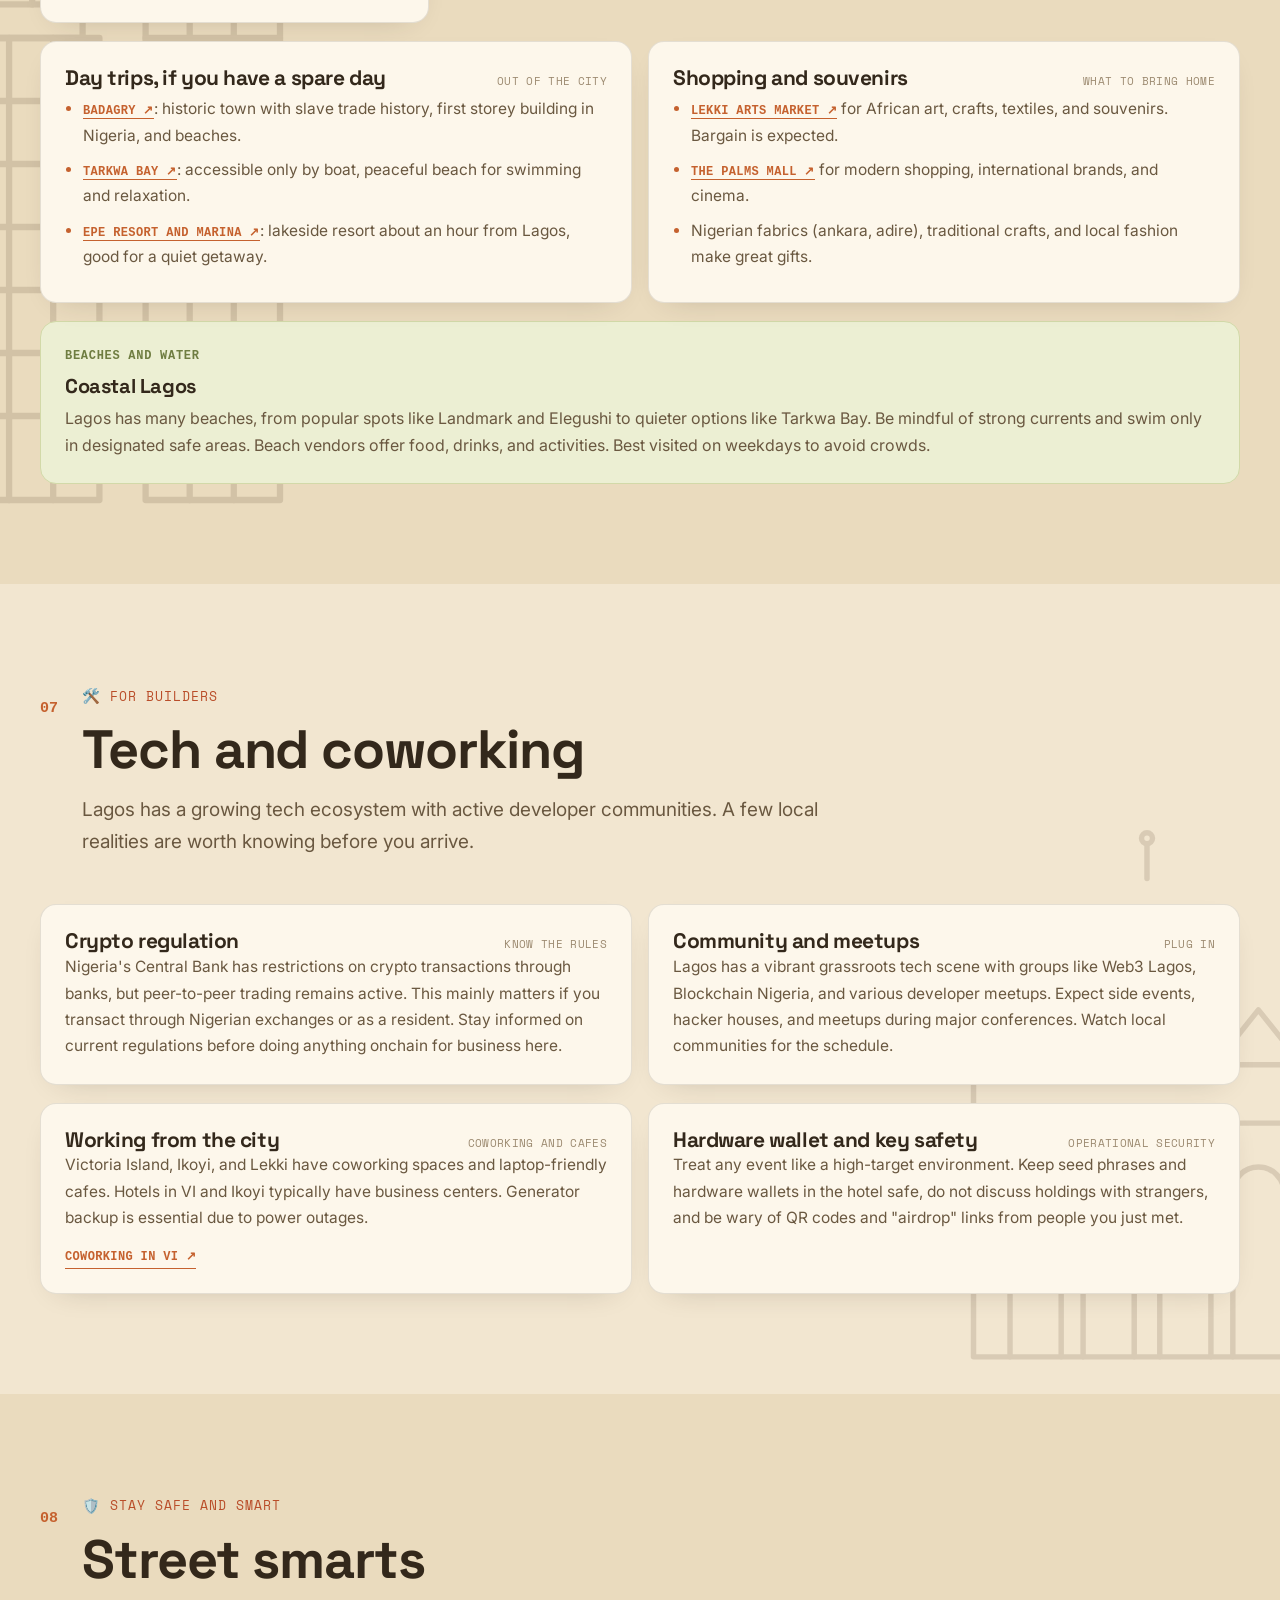
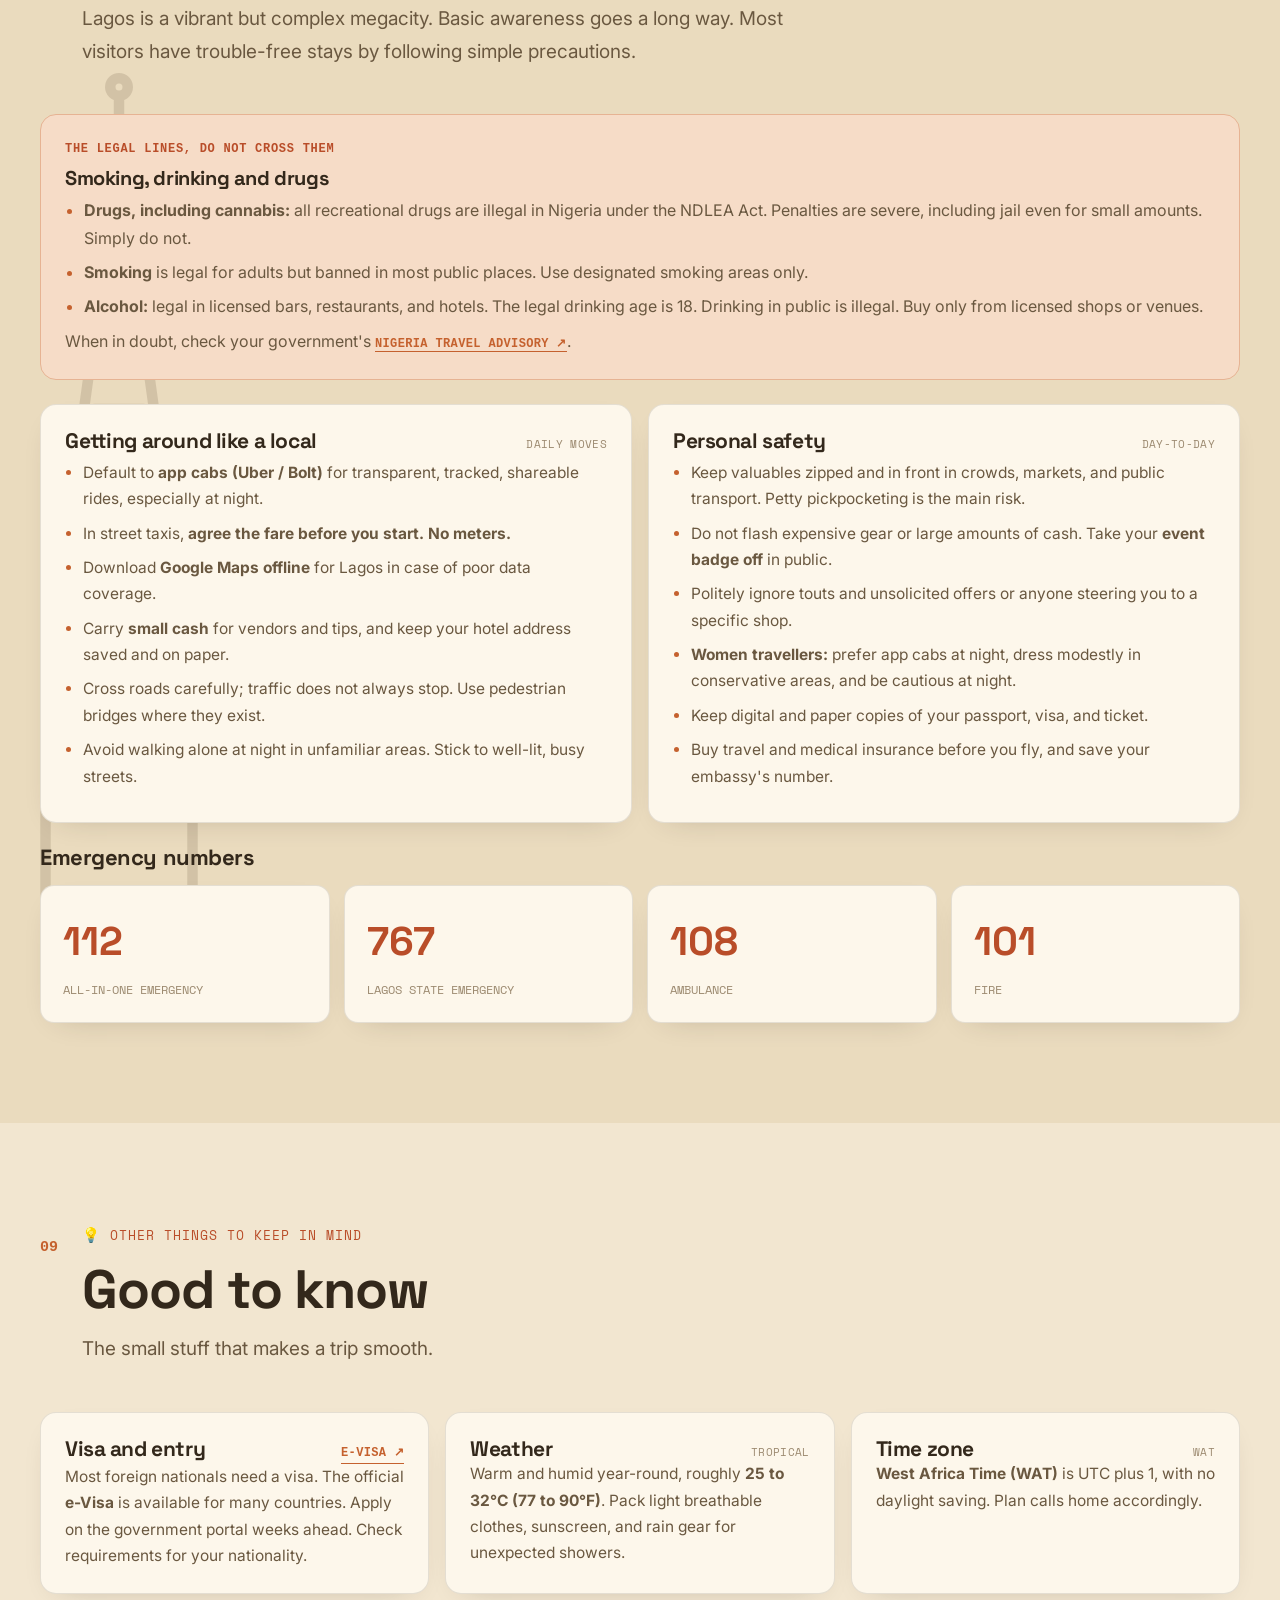
==== commit 4cf15895: "Google maps" ====
--- a/index.html
+++ b/index.html
@@ -126,11 +126,13 @@
       </div>
       <div class="map-embed">
         <iframe
-          src="https://www.openstreetmap.org/export/embed.html?bbox=3.2%2C6.4%2C3.6%2C6.6&amp;layer=mapnik&amp;marker=6.5244%2C3.3792"
+          src="https://www.google.com/maps/embed?pb=!1m18!1m12!1m3!1d3964.728665726578!2d3.3792!3d6.5244!2m3!1f0!2f0!3f0!3m2!1i1024!2i768!4f13.1!3m3!1m2!1s0x103b8b2ae68280c1%3A0xdc9e59a84e8c4e2!2sLagos%2C%20Nigeria!5e0!3m2!1sen!2sus!4v1650000000000!5m2!1sen!2sus"
           width="100%"
           height="400"
           style="border:0;"
+          allowfullscreen=""
           loading="lazy"
+          referrerpolicy="no-referrer-when-downgrade"
           title="Lagos Map">
         </iframe>
       </div>
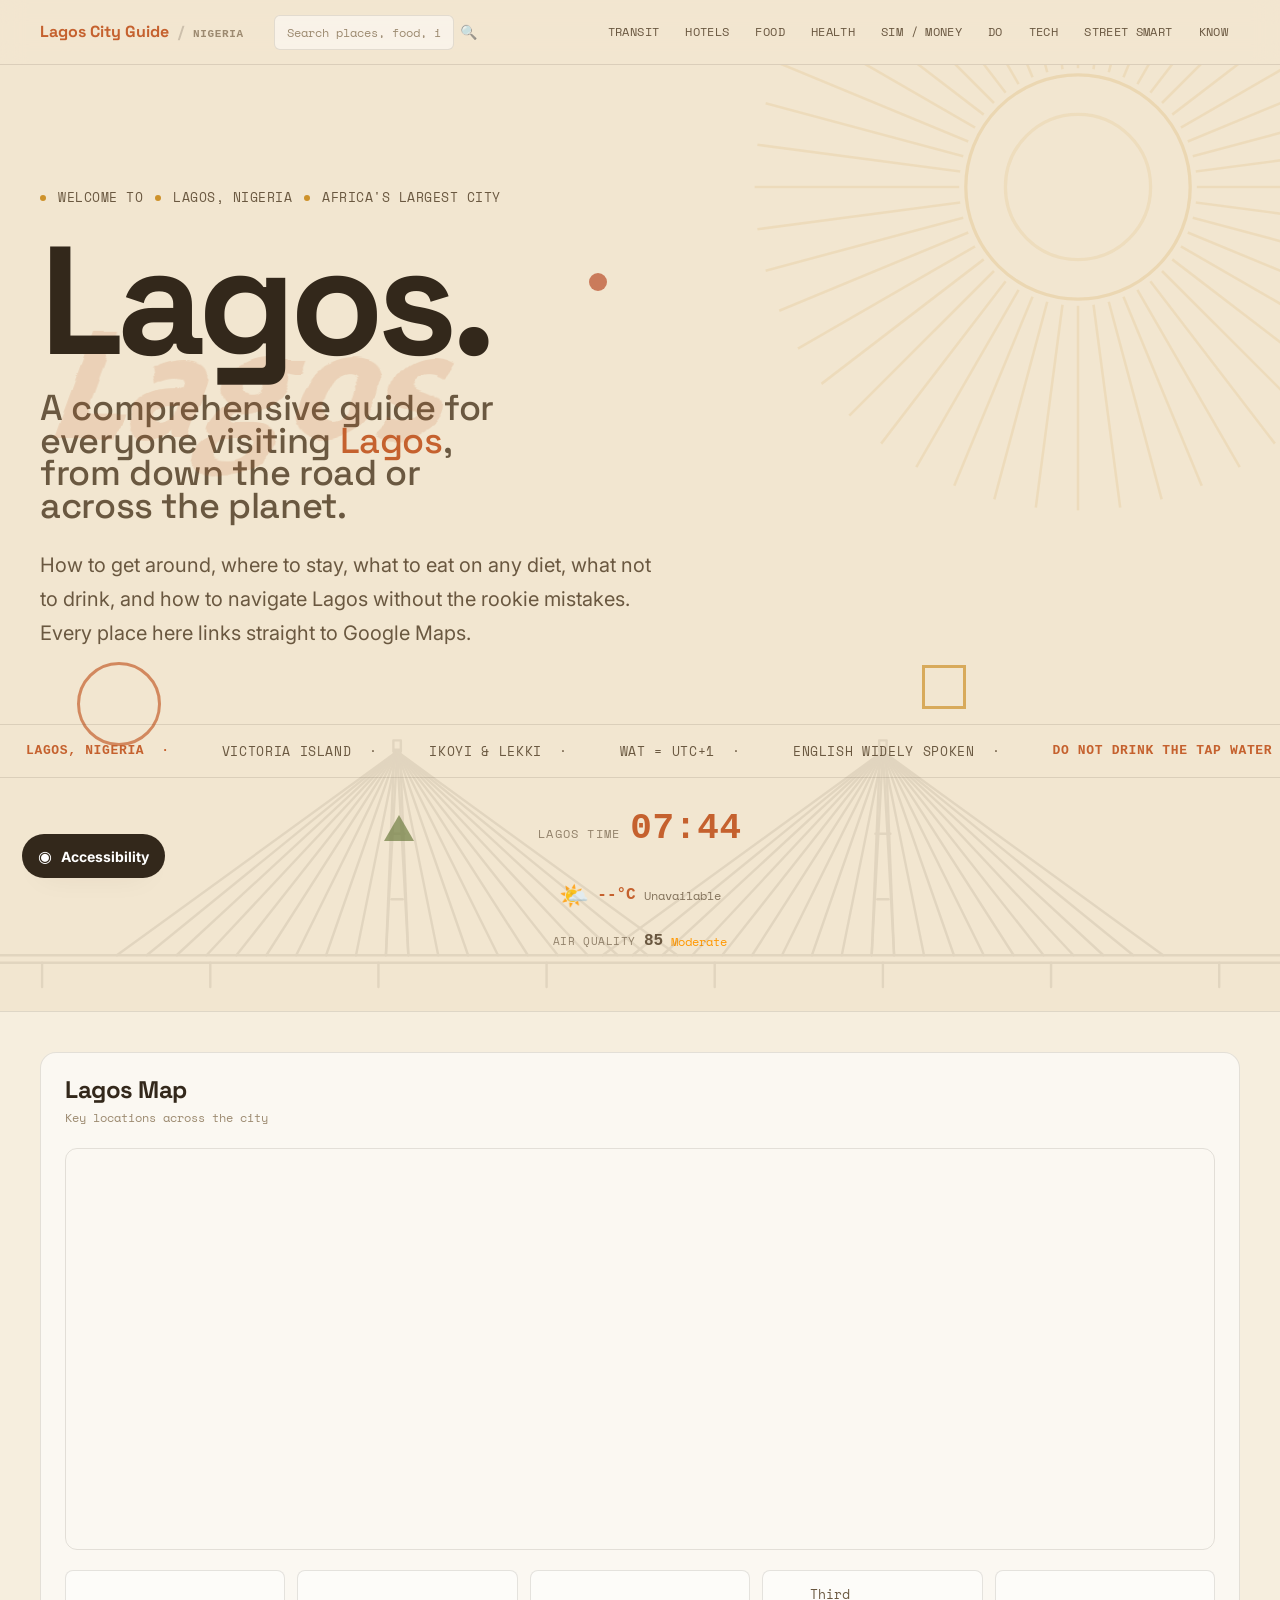
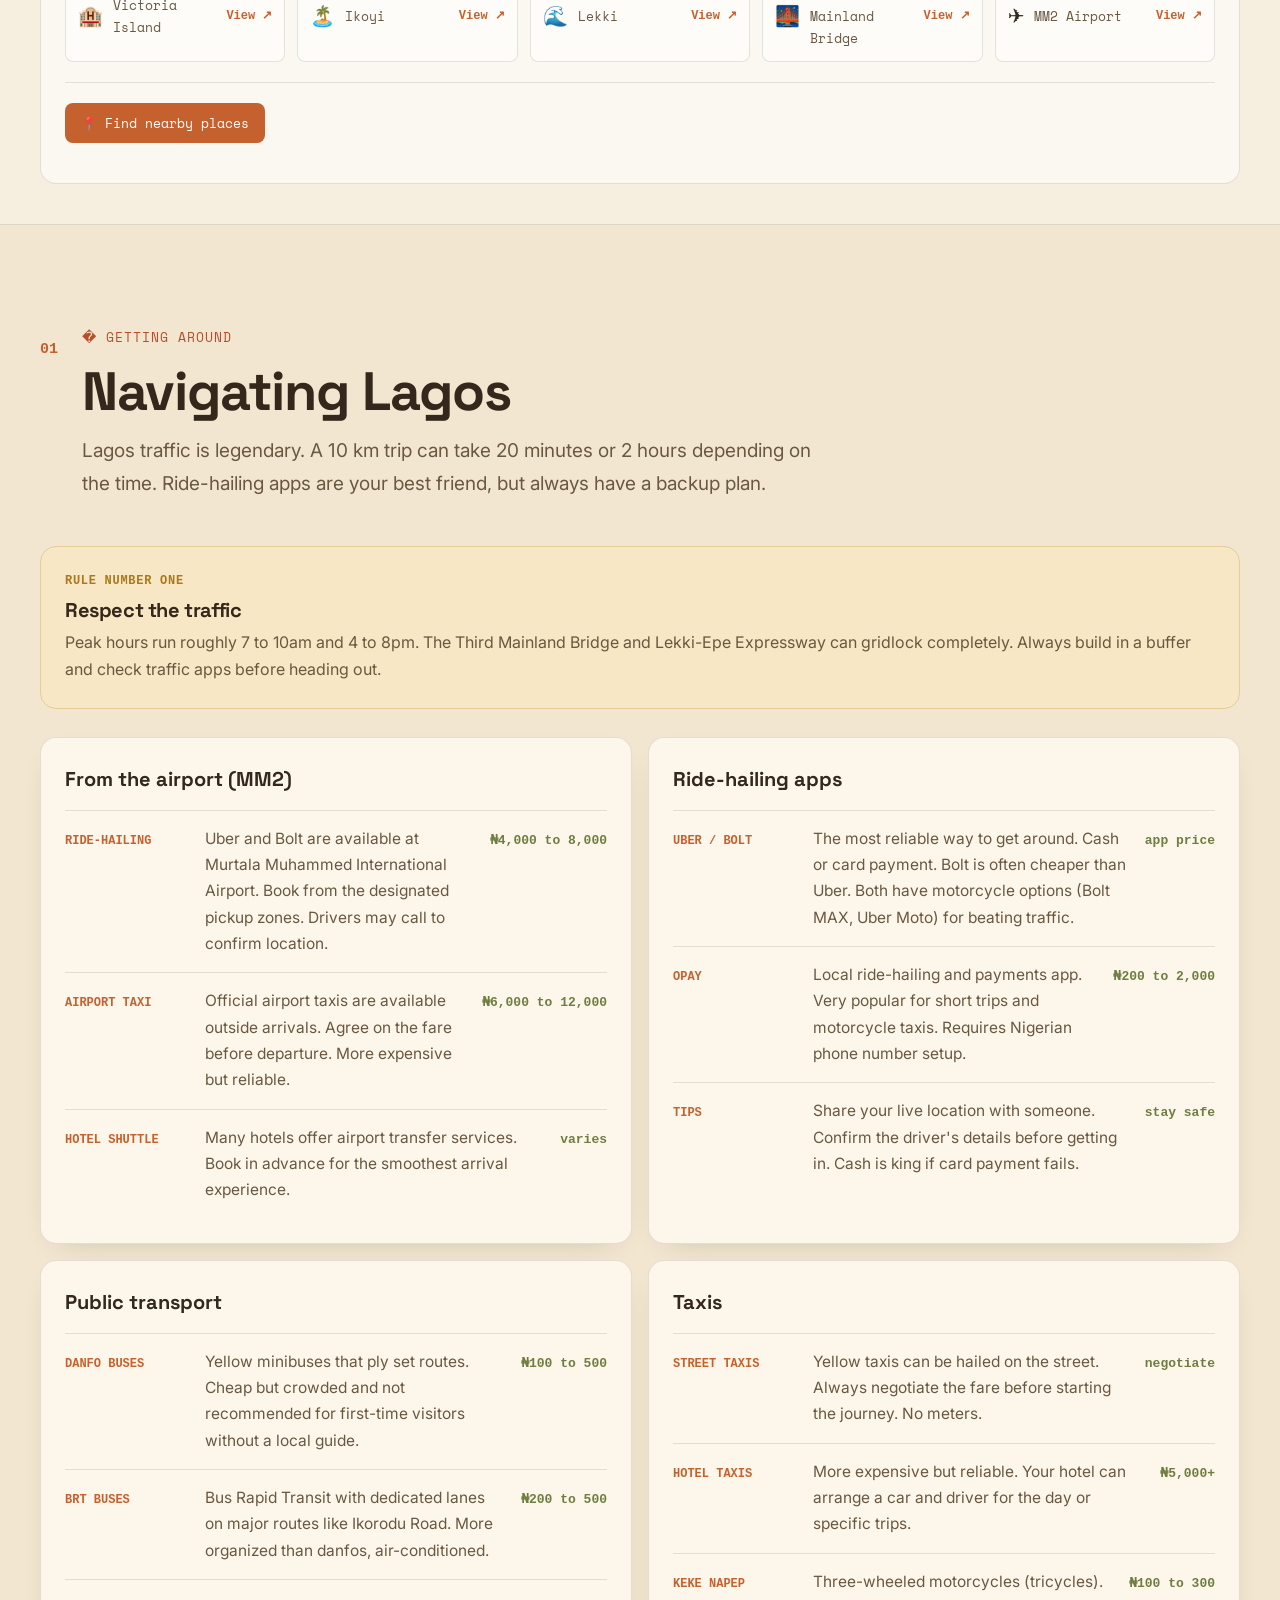
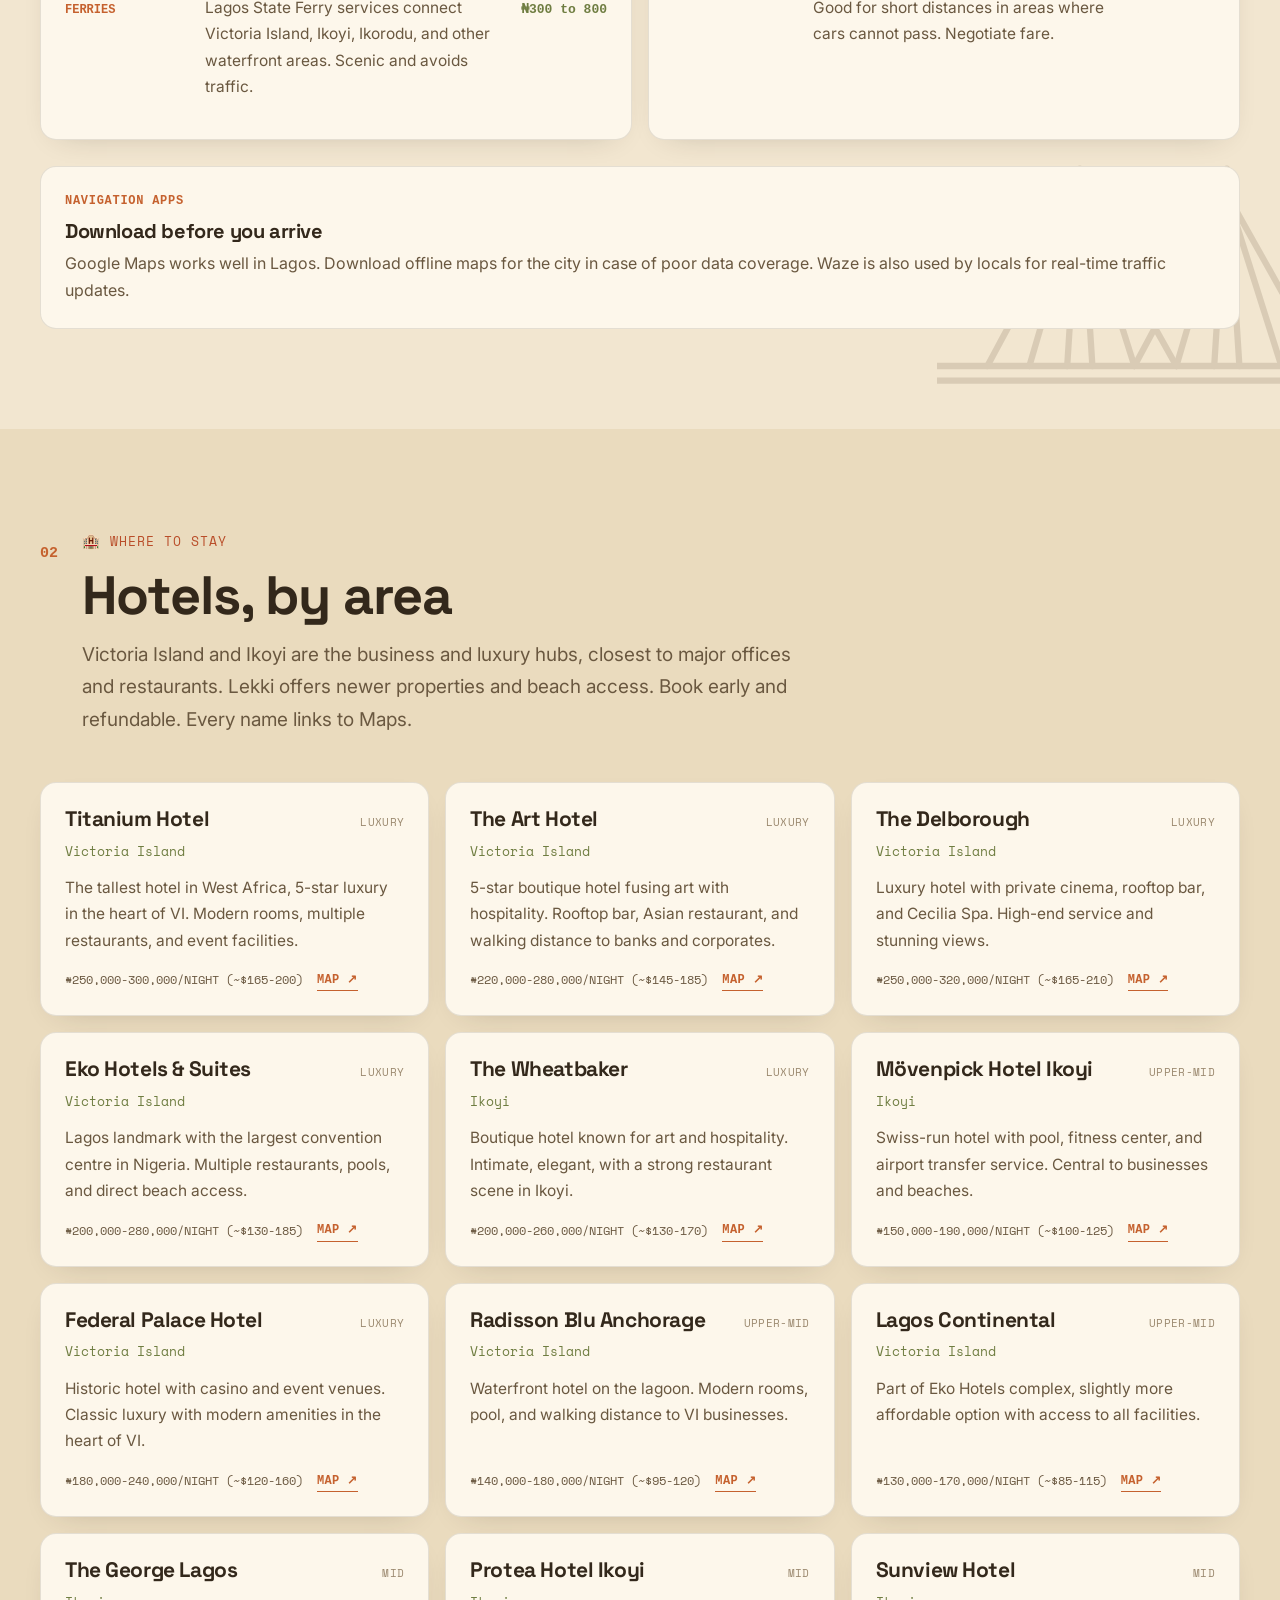
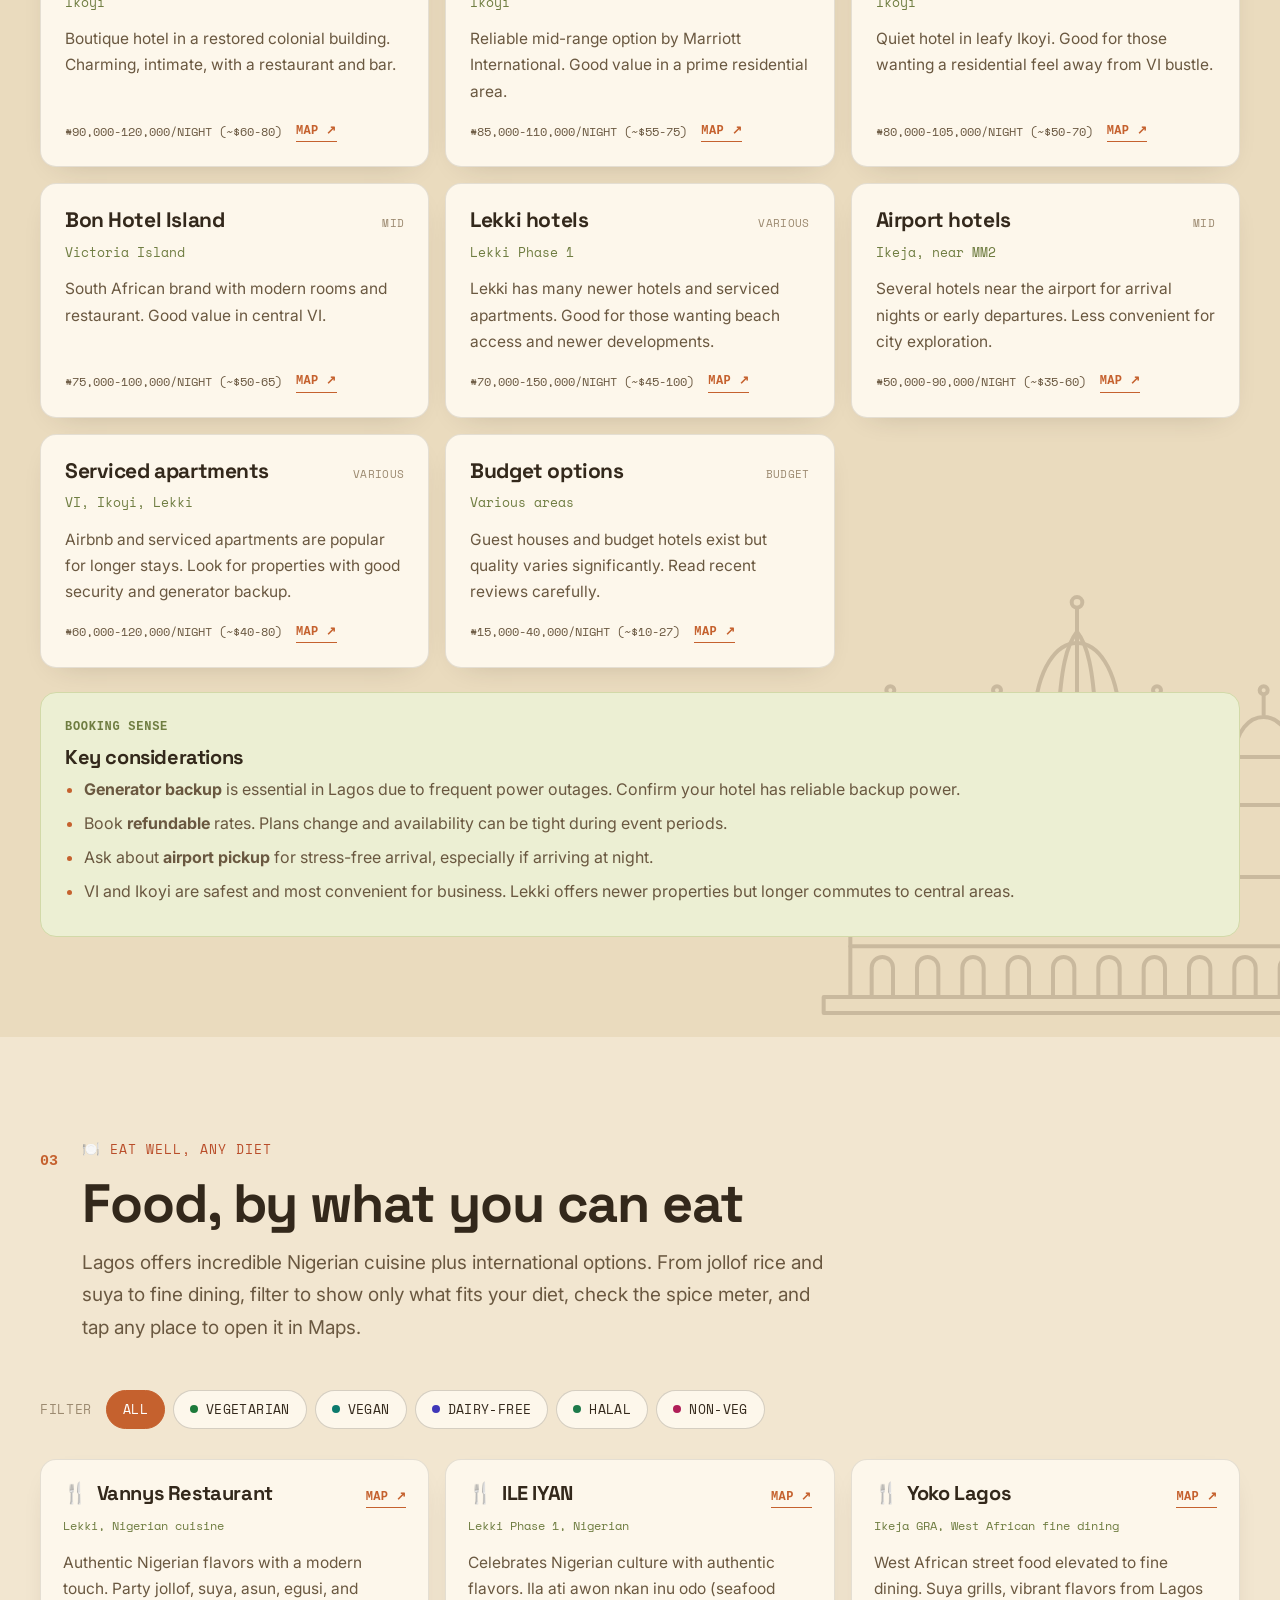
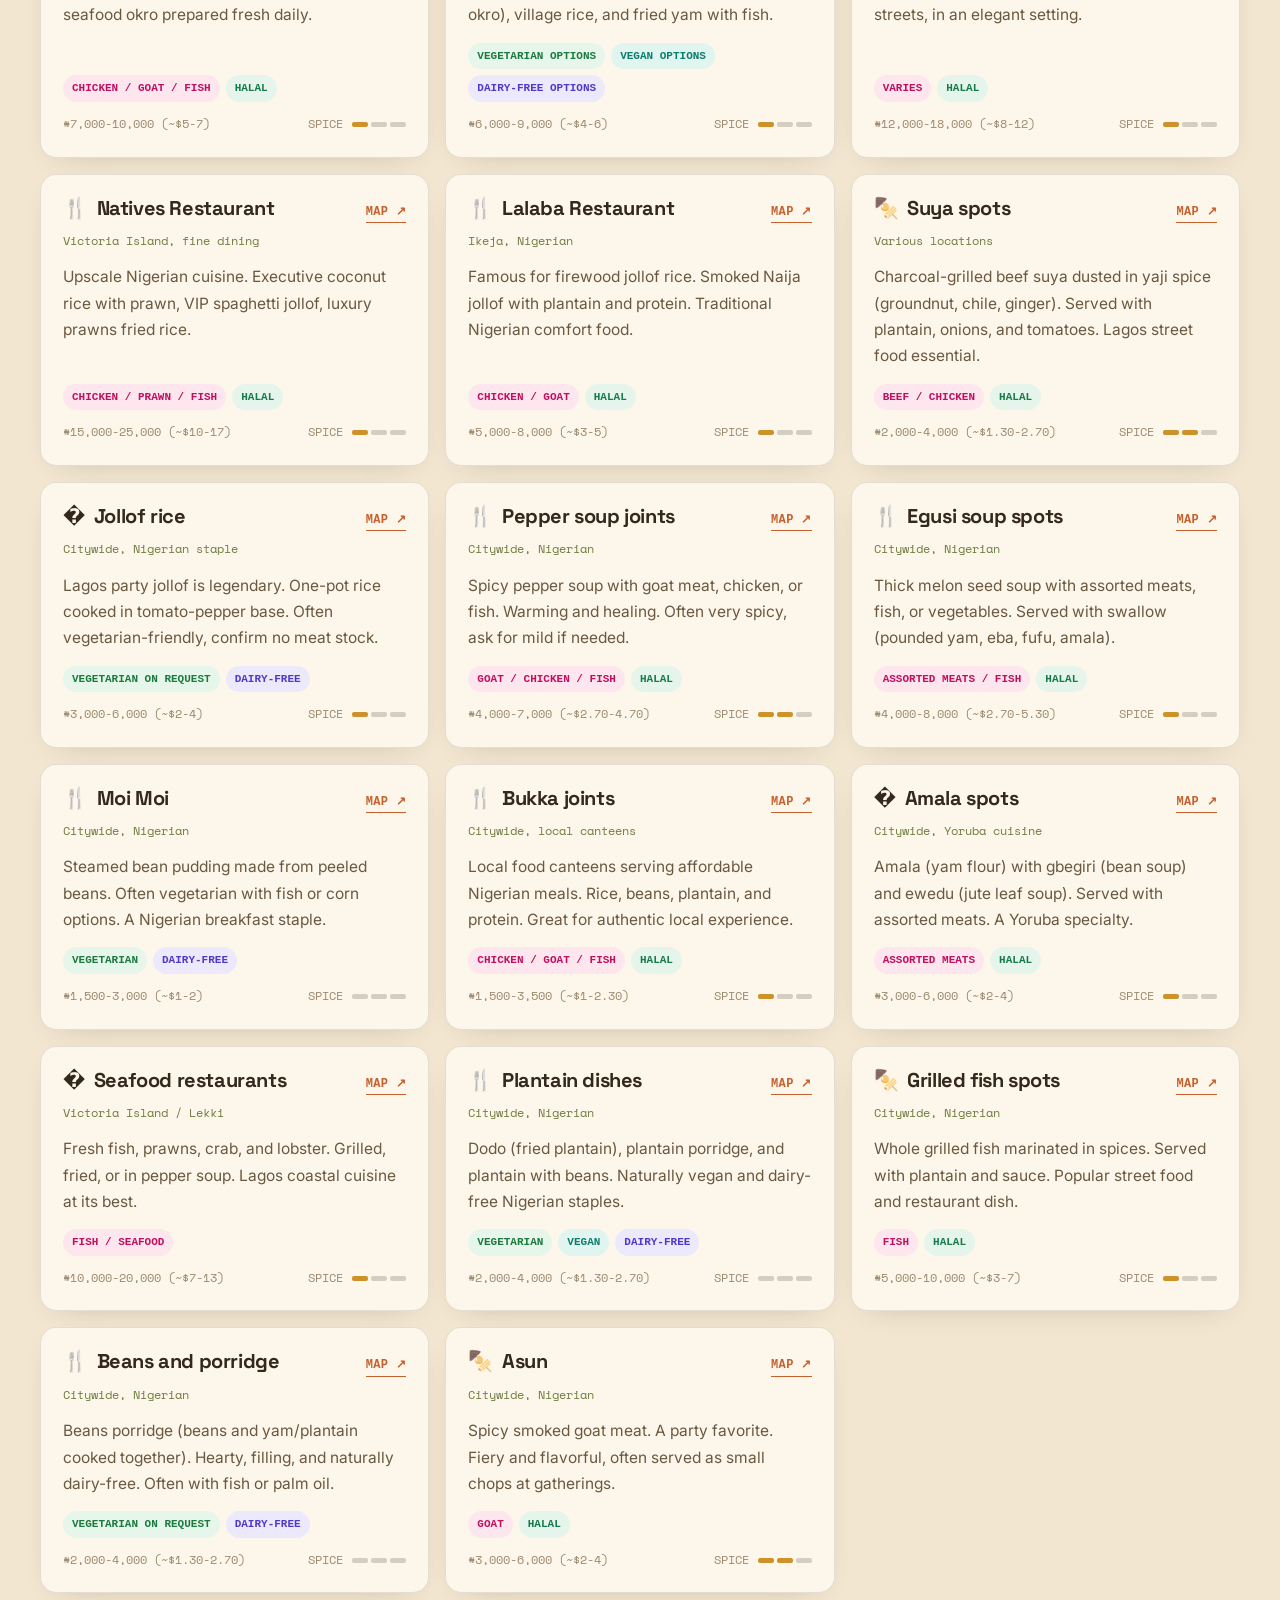
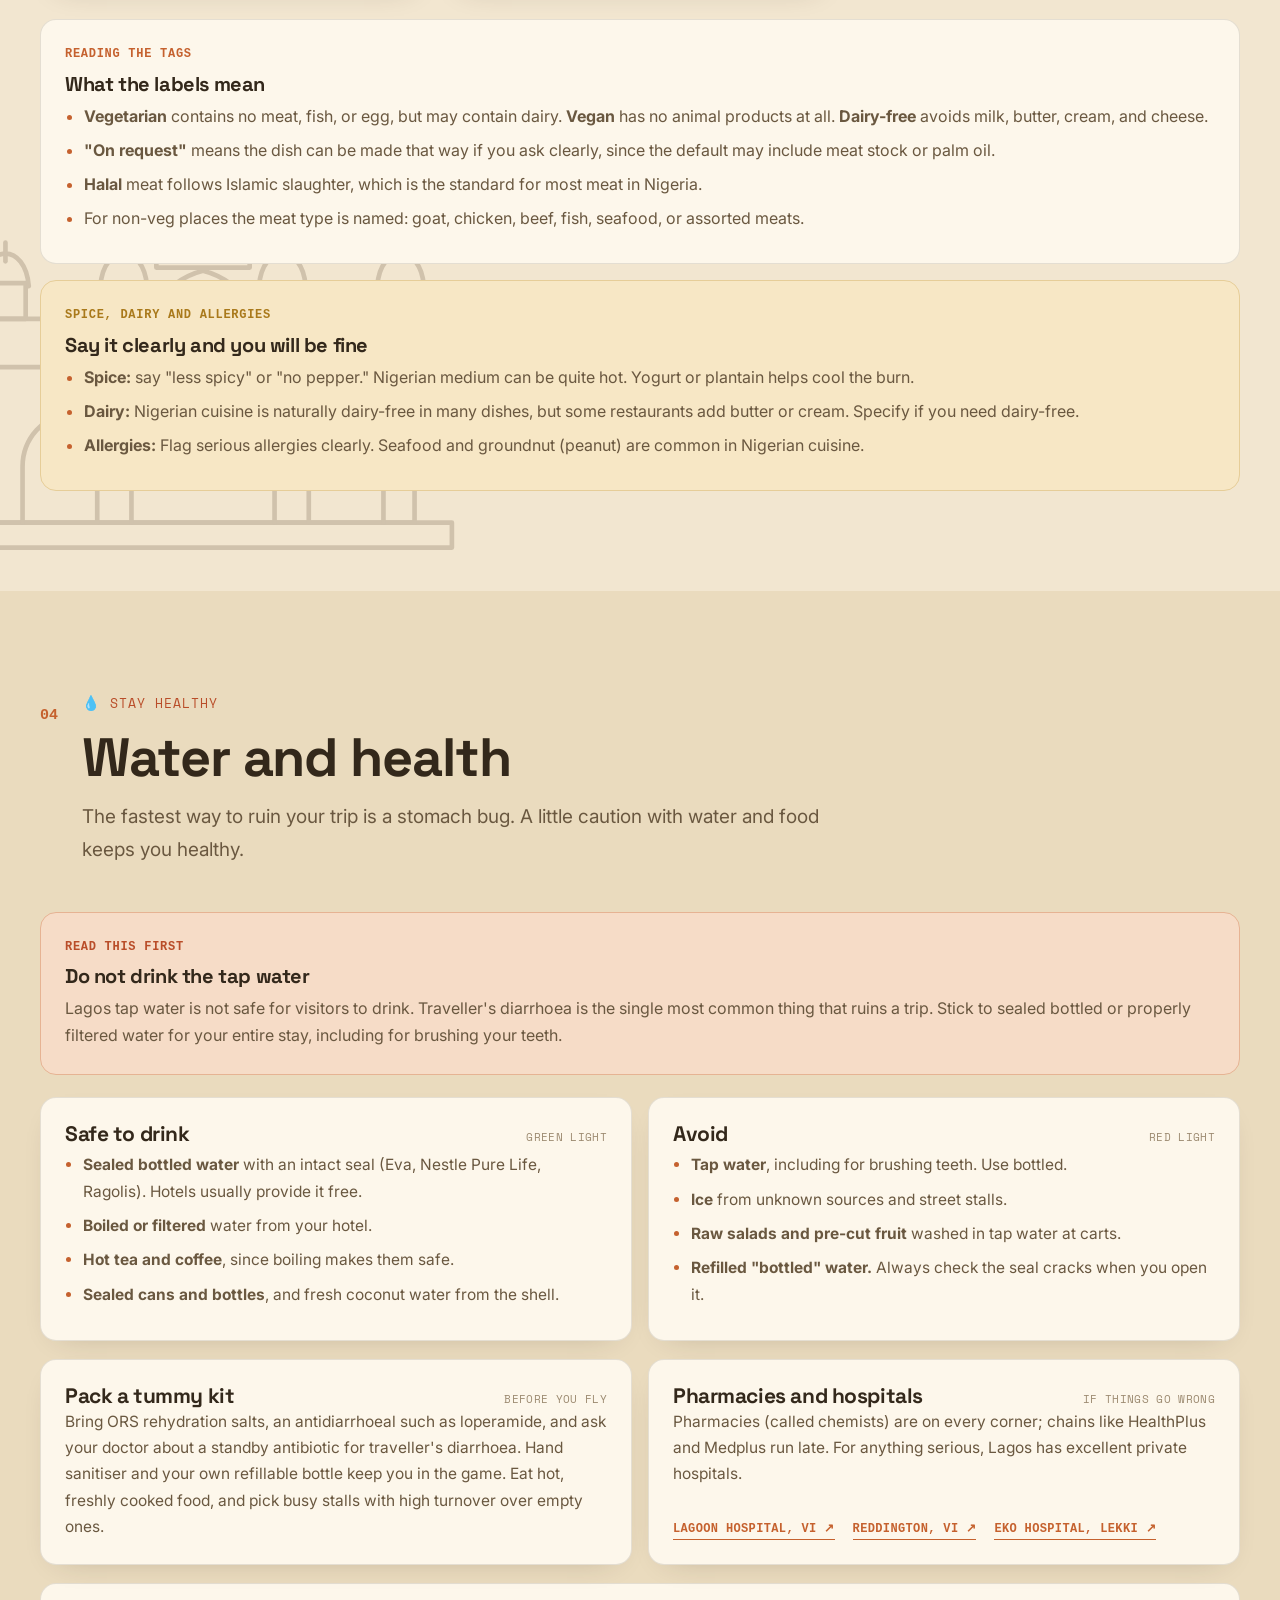
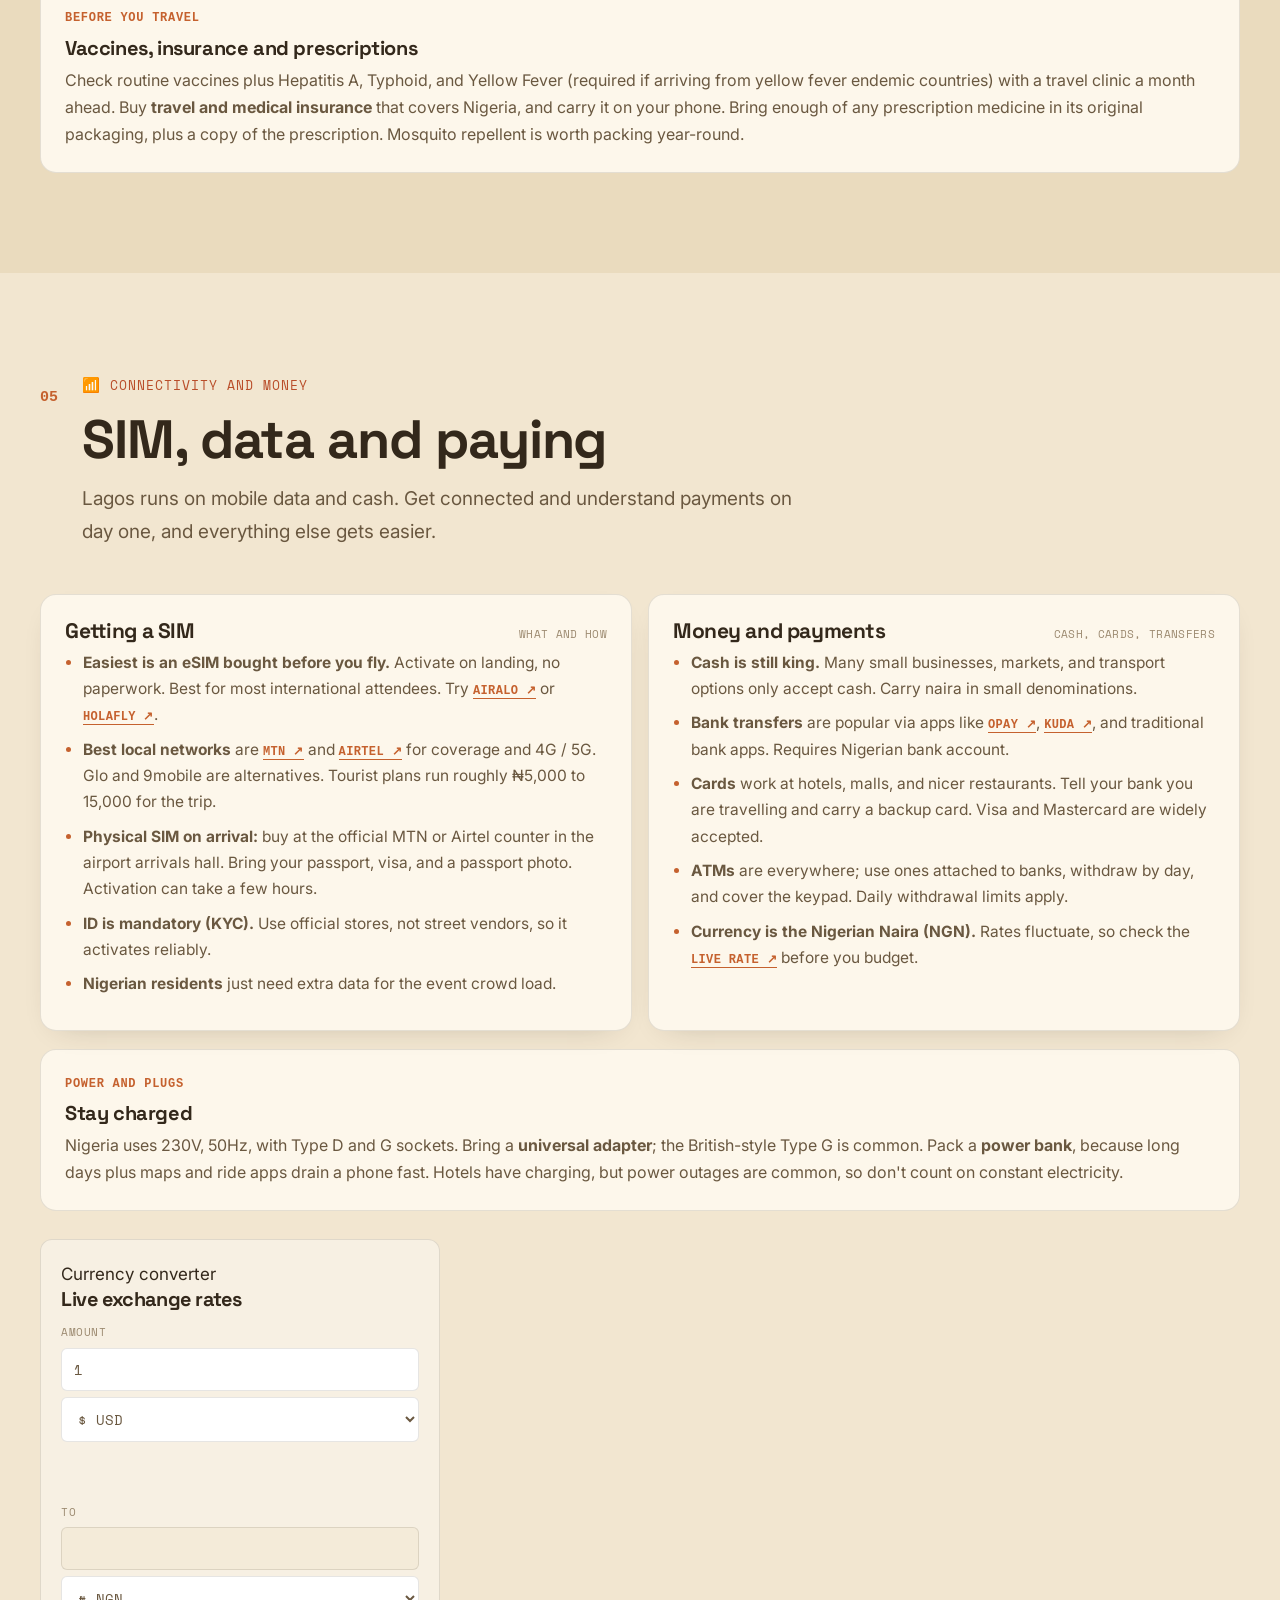
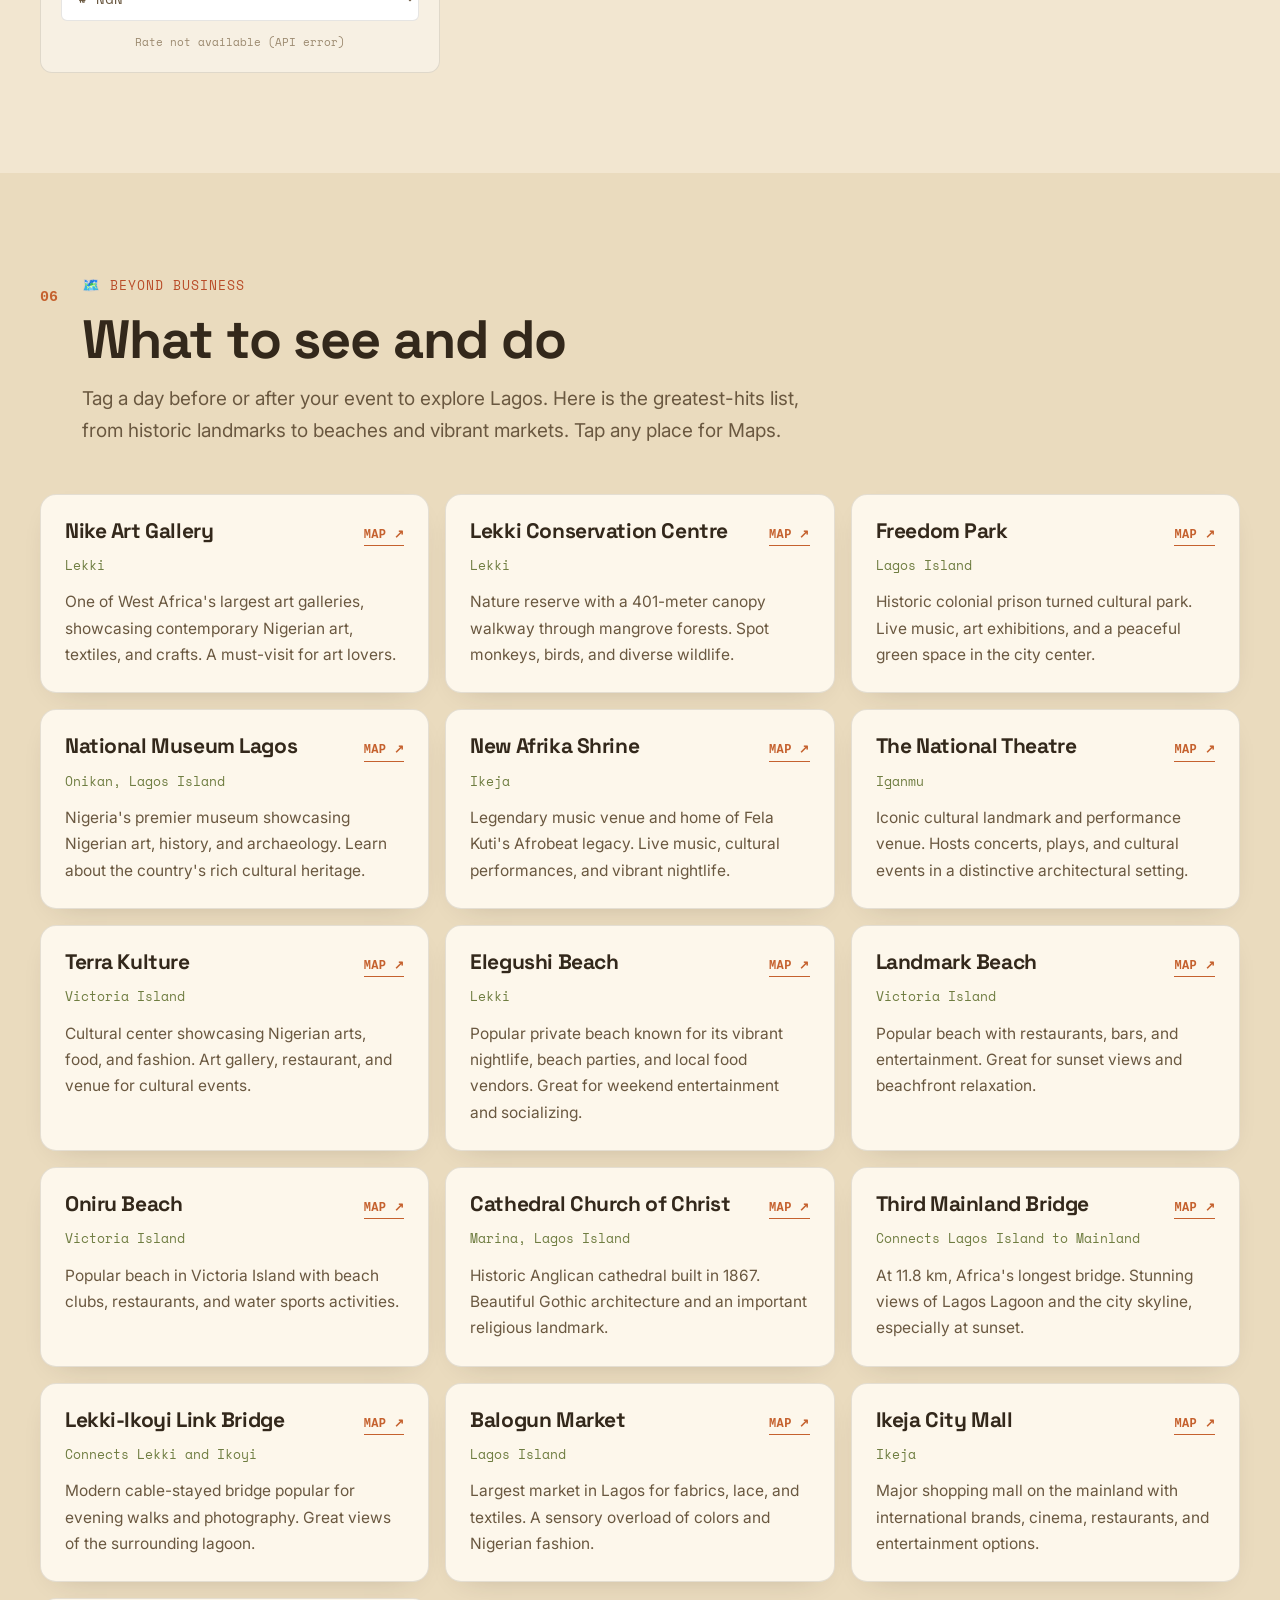
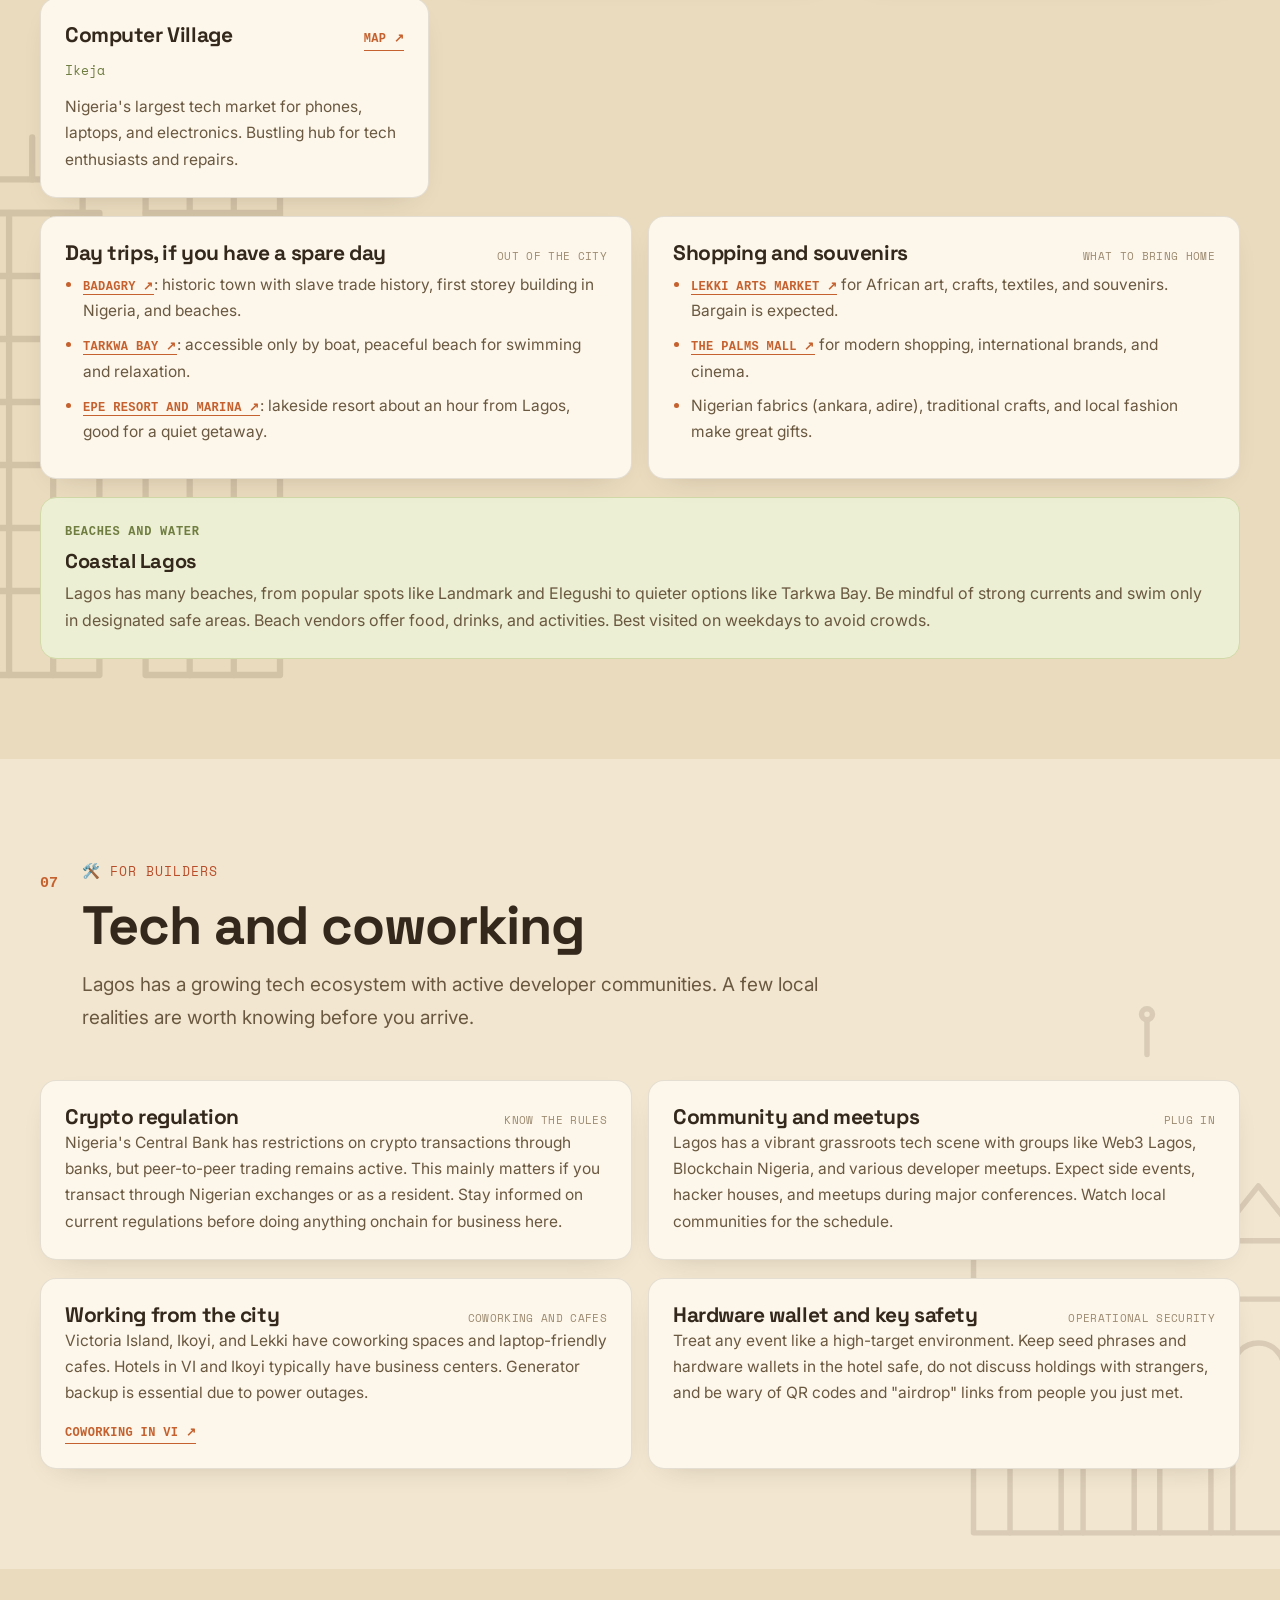
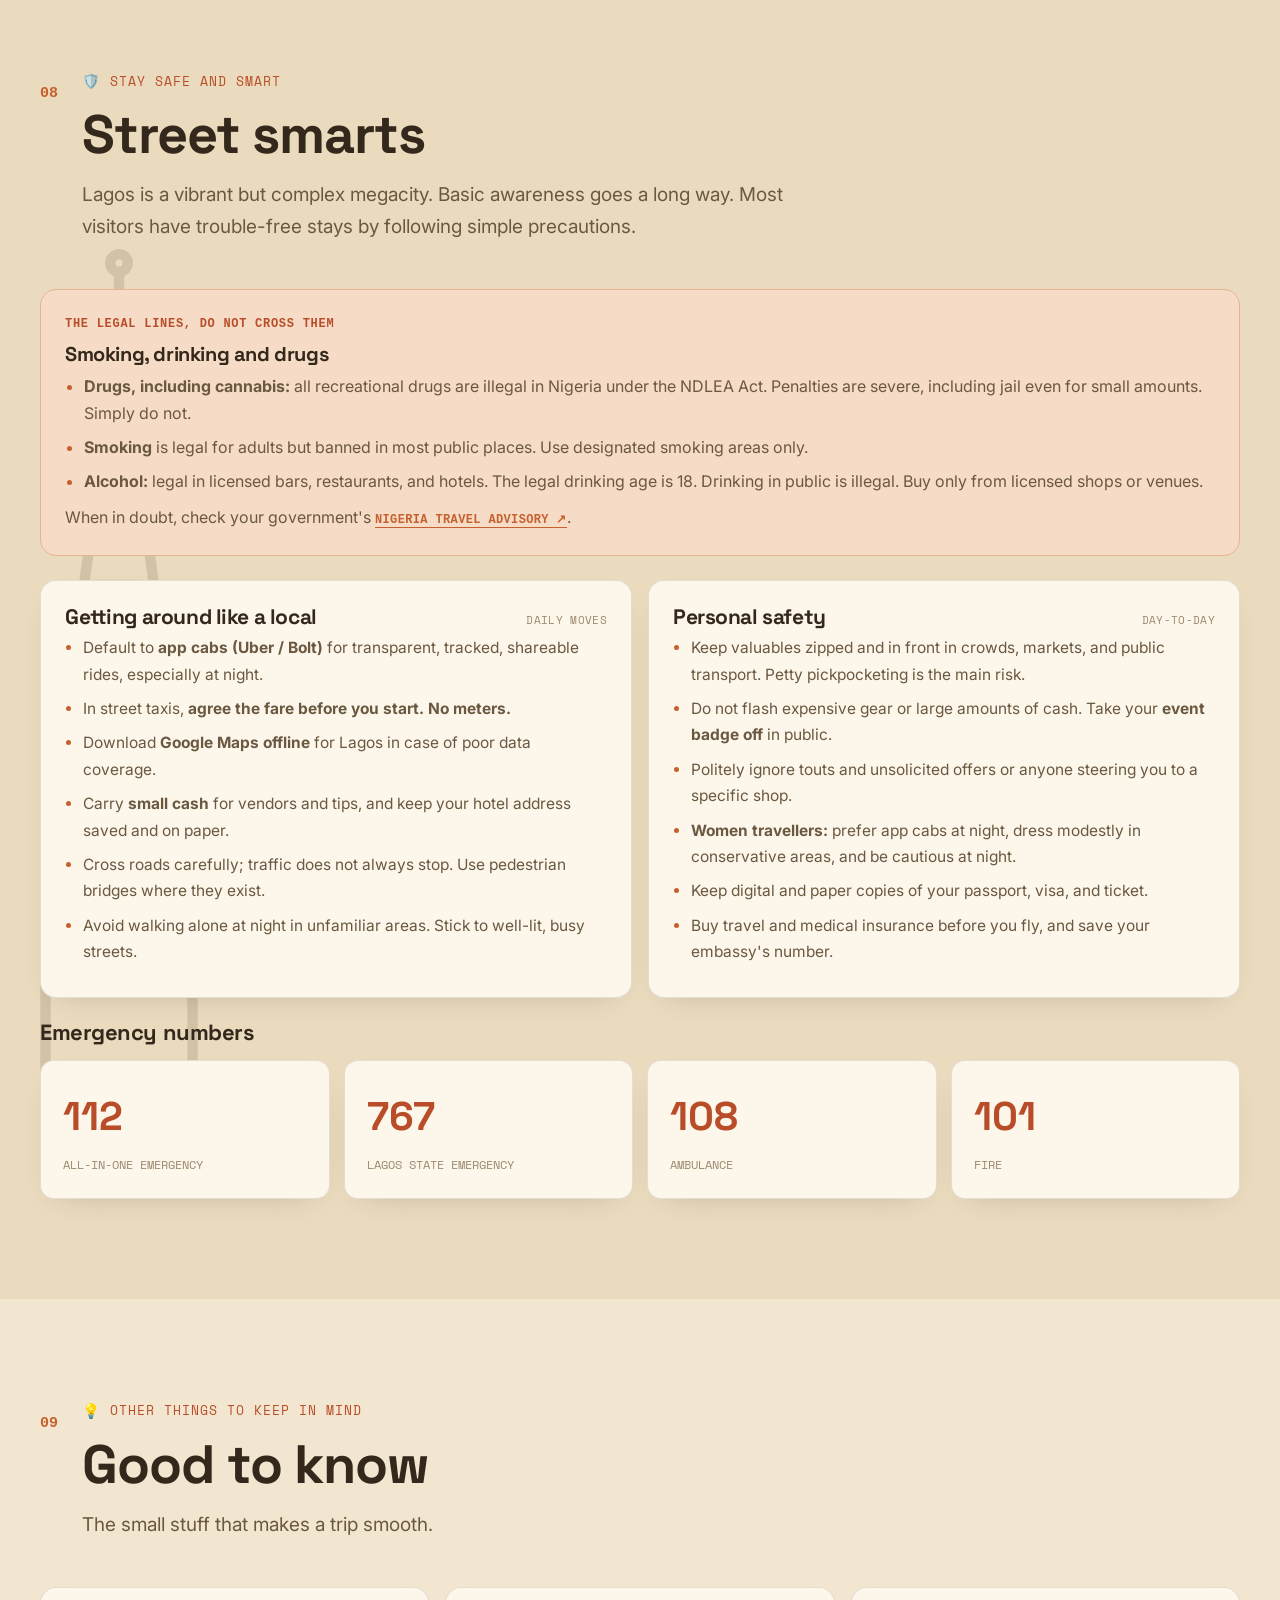
==== commit cb93d754: "feat: hotel prices, food prices range with USD equivalent, currency converter display fix" ====
--- a/index.html
+++ b/index.html
@@ -260,39 +260,39 @@
     </div>
 
     <div class="grid g3">
-      <div class="cell"><div class="top"><h3>Titanium Hotel</h3><span class="tier">Luxury</span></div><div class="area">Victoria Island</div><p>The tallest hotel in West Africa, 5-star luxury in the heart of VI. Modern rooms, multiple restaurants, and event facilities.</p><div class="foot"><span class="chip">approx <b>$$$$</b></span><a class="maplink" target="_blank" rel="noopener" href="https://www.google.com/maps/search/?api=1&amp;query=Titanium+Hotel+Victoria+Island+Lagos">Map <span class="arr">↗</span></a></div></div>
-
-      <div class="cell"><div class="top"><h3>The Art Hotel</h3><span class="tier">Luxury</span></div><div class="area">Victoria Island</div><p>5-star boutique hotel fusing art with hospitality. Rooftop bar, Asian restaurant, and walking distance to banks and corporates.</p><div class="foot"><span class="chip">approx <b>$$$$</b></span><a class="maplink" target="_blank" rel="noopener" href="https://www.google.com/maps/search/?api=1&amp;query=The+Art+Hotel+Victoria+Island+Lagos">Map <span class="arr">↗</span></a></div></div>
-
-      <div class="cell"><div class="top"><h3>The Delborough</h3><span class="tier">Luxury</span></div><div class="area">Victoria Island</div><p>Luxury hotel with private cinema, rooftop bar, and Cecilia Spa. High-end service and stunning views.</p><div class="foot"><span class="chip">approx <b>$$$$</b></span><a class="maplink" target="_blank" rel="noopener" href="https://www.google.com/maps/search/?api=1&amp;query=The+Delborough+Lagos">Map <span class="arr">↗</span></a></div></div>
-
-      <div class="cell"><div class="top"><h3>Eko Hotels & Suites</h3><span class="tier">Luxury</span></div><div class="area">Victoria Island</div><p>Lagos landmark with the largest convention centre in Nigeria. Multiple restaurants, pools, and direct beach access.</p><div class="foot"><span class="chip">approx <b>$$$$</b></span><a class="maplink" target="_blank" rel="noopener" href="https://www.google.com/maps/search/?api=1&amp;query=Eko+Hotels+and+Suites+Victoria+Island+Lagos">Map <span class="arr">↗</span></a></div></div>
-
-      <div class="cell"><div class="top"><h3>The Wheatbaker</h3><span class="tier">Luxury</span></div><div class="area">Ikoyi</div><p>Boutique hotel known for art and hospitality. Intimate, elegant, with a strong restaurant scene in Ikoyi.</p><div class="foot"><span class="chip">approx <b>$$$$</b></span><a class="maplink" target="_blank" rel="noopener" href="https://www.google.com/maps/search/?api=1&amp;query=The+Wheatbaker+Ikoyi+Lagos">Map <span class="arr">↗</span></a></div></div>
-
-      <div class="cell"><div class="top"><h3>Mövenpick Hotel Ikoyi</h3><span class="tier">Upper-mid</span></div><div class="area">Ikoyi</div><p>Swiss-run hotel with pool, fitness center, and airport transfer service. Central to businesses and beaches.</p><div class="foot"><span class="chip">approx <b>$$$</b></span><a class="maplink" target="_blank" rel="noopener" href="https://www.google.com/maps/search/?api=1&amp;query=Movenpick+Hotel+Ikoyi+Lagos">Map <span class="arr">↗</span></a></div></div>
-
-      <div class="cell"><div class="top"><h3Federal Palace Hotel</h3><span class="tier">Luxury</span></div><div class="area">Victoria Island</div><p>Historic hotel with casino and event venues. Classic luxury with modern amenities in the heart of VI.</p><div class="foot"><span class="chip">approx <b>$$$$</b></span><a class="maplink" target="_blank" rel="noopener" href="https://www.google.com/maps/search/?api=1&amp;query=Federal+Palace+Hotel+Victoria+Island+Lagos">Map <span class="arr">↗</span></a></div></div>
-
-      <div class="cell"><div class="top"><h3>Radisson Blu Anchorage</h3><span class="tier">Upper-mid</span></div><div class="area">Victoria Island</div><p>Waterfront hotel on the lagoon. Modern rooms, pool, and walking distance to VI businesses.</p><div class="foot"><span class="chip">approx <b>$$$</b></span><a class="maplink" target="_blank" rel="noopener" href="https://www.google.com/maps/search/?api=1&amp;query=Radisson+Blu+Anchorage+Victoria+Island+Lagos">Map <span class="arr">↗</span></a></div></div>
-
-      <div class="cell"><div class="top"><h3>Lagos Continental</h3><span class="tier">Upper-mid</span></div><div class="area">Victoria Island</div><p>Part of Eko Hotels complex, slightly more affordable option with access to all facilities.</p><div class="foot"><span class="chip">approx <b>$$$</b></span><a class="maplink" target="_blank" rel="noopener" href="https://www.google.com/maps/search/?api=1&amp;query=Lagos+Continental+Hotel+Victoria+Island">Map <span class="arr">↗</span></a></div></div>
-
-      <div class="cell"><div class="top"><h3>The George Lagos</h3><span class="tier">Mid</span></div><div class="area">Ikoyi</div><p>Boutique hotel in a restored colonial building. Charming, intimate, with a restaurant and bar.</p><div class="foot"><span class="chip">approx <b>$$</b></span><a class="maplink" target="_blank" rel="noopener" href="https://www.google.com/maps/search/?api=1&amp;query=The+George+Ikoyi+Lagos">Map <span class="arr">↗</span></a></div></div>
-
-      <div class="cell"><div class="top"><h3>Protea Hotel Ikoyi</h3><span class="tier">Mid</span></div><div class="area">Ikoyi</div><p>Reliable mid-range option by Marriott International. Good value in a prime residential area.</p><div class="foot"><span class="chip">approx <b>$$</b></span><a class="maplink" target="_blank" rel="noopener" href="https://www.google.com/maps/search/?api=1&amp;query=Protea+Hotel+Ikoyi+Lagos">Map <span class="arr">↗</span></a></div></div>
-
-      <div class="cell"><div class="top"><h3>Sunview Hotel</h3><span class="tier">Mid</span></div><div class="area">Ikoyi</div><p>Quiet hotel in leafy Ikoyi. Good for those wanting a residential feel away from VI bustle.</p><div class="foot"><span class="chip">approx <b>$$</b></span><a class="maplink" target="_blank" rel="noopener" href="https://www.google.com/maps/search/?api=1&amp;query=Sunview+Hotel+Ikoyi+Lagos">Map <span class="arr">↗</span></a></div></div>
-
-      <div class="cell"><div class="top"><h3>Bon Hotel Island</h3><span class="tier">Mid</span></div><div class="area">Victoria Island</div><p>South African brand with modern rooms and restaurant. Good value in central VI.</p><div class="foot"><span class="chip">approx <b>$$</b></span><a class="maplink" target="_blank" rel="noopener" href="https://www.google.com/maps/search/?api=1&amp;query=Bon+Hotel+Island+Victoria+Island+Lagos">Map <span class="arr">↗</span></a></div></div>
-
-      <div class="cell"><div class="top"><h3>Lekki hotels</h3><span class="tier">Various</span></div><div class="area">Lekki Phase 1</div><p>Lekki has many newer hotels and serviced apartments. Good for those wanting beach access and newer developments.</p><div class="foot"><span class="chip">approx <b>$$-$$$</b></span><a class="maplink" target="_blank" rel="noopener" href="https://www.google.com/maps/search/?api=1&amp;query=hotels+Lekki+Phase+1+Lagos">Map <span class="arr">↗</span></a></div></div>
-
-      <div class="cell"><div class="top"><h3>Airport hotels</h3><span class="tier">Mid</span></div><div class="area">Ikeja, near MM2</div><p>Several hotels near the airport for arrival nights or early departures. Less convenient for city exploration.</p><div class="foot"><span class="chip">approx <b>$$</b></span><a class="maplink" target="_blank" rel="noopener" href="https://www.google.com/maps/search/?api=1&amp;query=hotels+near+Murtala+Muhammed+Airport+Ikeja">Map <span class="arr">↗</span></a></div></div>
-
-      <div class="cell"><div class="top"><h3>Serviced apartments</h3><span class="tier">Various</span></div><div class="area">VI, Ikoyi, Lekki</div><p>Airbnb and serviced apartments are popular for longer stays. Look for properties with good security and generator backup.</p><div class="foot"><span class="chip">approx <b>$$-$$$</b></span><a class="maplink" target="_blank" rel="noopener" href="https://www.google.com/maps/search/?api=1&amp;query=serviced+apartments+Victoria+Island+Lagos">Map <span class="arr">↗</span></a></div></div>
-
-      <div class="cell"><div class="top"><h3>Budget options</h3><span class="tier">Budget</span></div><div class="area">Various areas</div><p>Guest houses and budget hotels exist but quality varies significantly. Read recent reviews carefully.</p><div class="foot"><span class="chip">approx <b>$</b></span><a class="maplink" target="_blank" rel="noopener" href="https://www.google.com/maps/search/?api=1&amp;query=budget+hotels+Lagos">Map <span class="arr">↗</span></a></div></div>
+      <div class="cell"><div class="top"><h3>Titanium Hotel</h3><span class="tier">Luxury</span></div><div class="area">Victoria Island</div><p>The tallest hotel in West Africa, 5-star luxury in the heart of VI. Modern rooms, multiple restaurants, and event facilities.</p><div class="foot"><span class="chip">₦250,000-300,000/night (~$165-200)</span><a class="maplink" target="_blank" rel="noopener" href="https://www.google.com/maps/search/?api=1&amp;query=Titanium+Hotel+Victoria+Island+Lagos">Map <span class="arr">↗</span></a></div></div>
+
+      <div class="cell"><div class="top"><h3>The Art Hotel</h3><span class="tier">Luxury</span></div><div class="area">Victoria Island</div><p>5-star boutique hotel fusing art with hospitality. Rooftop bar, Asian restaurant, and walking distance to banks and corporates.</p><div class="foot"><span class="chip">₦220,000-280,000/night (~$145-185)</span><a class="maplink" target="_blank" rel="noopener" href="https://www.google.com/maps/search/?api=1&amp;query=The+Art+Hotel+Victoria+Island+Lagos">Map <span class="arr">↗</span></a></div></div>
+
+      <div class="cell"><div class="top"><h3>The Delborough</h3><span class="tier">Luxury</span></div><div class="area">Victoria Island</div><p>Luxury hotel with private cinema, rooftop bar, and Cecilia Spa. High-end service and stunning views.</p><div class="foot"><span class="chip">₦250,000-320,000/night (~$165-210)</span><a class="maplink" target="_blank" rel="noopener" href="https://www.google.com/maps/search/?api=1&amp;query=The+Delborough+Lagos">Map <span class="arr">↗</span></a></div></div>
+
+      <div class="cell"><div class="top"><h3>Eko Hotels & Suites</h3><span class="tier">Luxury</span></div><div class="area">Victoria Island</div><p>Lagos landmark with the largest convention centre in Nigeria. Multiple restaurants, pools, and direct beach access.</p><div class="foot"><span class="chip">₦200,000-280,000/night (~$130-185)</span><a class="maplink" target="_blank" rel="noopener" href="https://www.google.com/maps/search/?api=1&amp;query=Eko+Hotels+and+Suites+Victoria+Island+Lagos">Map <span class="arr">↗</span></a></div></div>
+
+      <div class="cell"><div class="top"><h3>The Wheatbaker</h3><span class="tier">Luxury</span></div><div class="area">Ikoyi</div><p>Boutique hotel known for art and hospitality. Intimate, elegant, with a strong restaurant scene in Ikoyi.</p><div class="foot"><span class="chip">₦200,000-260,000/night (~$130-170)</span><a class="maplink" target="_blank" rel="noopener" href="https://www.google.com/maps/search/?api=1&amp;query=The+Wheatbaker+Ikoyi+Lagos">Map <span class="arr">↗</span></a></div></div>
+
+      <div class="cell"><div class="top"><h3>Mövenpick Hotel Ikoyi</h3><span class="tier">Upper-mid</span></div><div class="area">Ikoyi</div><p>Swiss-run hotel with pool, fitness center, and airport transfer service. Central to businesses and beaches.</p><div class="foot"><span class="chip">₦150,000-190,000/night (~$100-125)</span><a class="maplink" target="_blank" rel="noopener" href="https://www.google.com/maps/search/?api=1&amp;query=Movenpick+Hotel+Ikoyi+Lagos">Map <span class="arr">↗</span></a></div></div>
+
+      <div class="cell"><div class="top"><h3>Federal Palace Hotel</h3><span class="tier">Luxury</span></div><div class="area">Victoria Island</div><p>Historic hotel with casino and event venues. Classic luxury with modern amenities in the heart of VI.</p><div class="foot"><span class="chip">₦180,000-240,000/night (~$120-160)</span><a class="maplink" target="_blank" rel="noopener" href="https://www.google.com/maps/search/?api=1&amp;query=Federal+Palace+Hotel+Victoria+Island+Lagos">Map <span class="arr">↗</span></a></div></div>
+
+      <div class="cell"><div class="top"><h3>Radisson Blu Anchorage</h3><span class="tier">Upper-mid</span></div><div class="area">Victoria Island</div><p>Waterfront hotel on the lagoon. Modern rooms, pool, and walking distance to VI businesses.</p><div class="foot"><span class="chip">₦140,000-180,000/night (~$95-120)</span><a class="maplink" target="_blank" rel="noopener" href="https://www.google.com/maps/search/?api=1&amp;query=Radisson+Blu+Anchorage+Victoria+Island+Lagos">Map <span class="arr">↗</span></a></div></div>
+
+      <div class="cell"><div class="top"><h3>Lagos Continental</h3><span class="tier">Upper-mid</span></div><div class="area">Victoria Island</div><p>Part of Eko Hotels complex, slightly more affordable option with access to all facilities.</p><div class="foot"><span class="chip">₦130,000-170,000/night (~$85-115)</span><a class="maplink" target="_blank" rel="noopener" href="https://www.google.com/maps/search/?api=1&amp;query=Lagos+Continental+Hotel+Victoria+Island">Map <span class="arr">↗</span></a></div></div>
+
+      <div class="cell"><div class="top"><h3>The George Lagos</h3><span class="tier">Mid</span></div><div class="area">Ikoyi</div><p>Boutique hotel in a restored colonial building. Charming, intimate, with a restaurant and bar.</p><div class="foot"><span class="chip">₦90,000-120,000/night (~$60-80)</span><a class="maplink" target="_blank" rel="noopener" href="https://www.google.com/maps/search/?api=1&amp;query=The+George+Ikoyi+Lagos">Map <span class="arr">↗</span></a></div></div>
+
+      <div class="cell"><div class="top"><h3>Protea Hotel Ikoyi</h3><span class="tier">Mid</span></div><div class="area">Ikoyi</div><p>Reliable mid-range option by Marriott International. Good value in a prime residential area.</p><div class="foot"><span class="chip">₦85,000-110,000/night (~$55-75)</span><a class="maplink" target="_blank" rel="noopener" href="https://www.google.com/maps/search/?api=1&amp;query=Protea+Hotel+Ikoyi+Lagos">Map <span class="arr">↗</span></a></div></div>
+
+      <div class="cell"><div class="top"><h3>Sunview Hotel</h3><span class="tier">Mid</span></div><div class="area">Ikoyi</div><p>Quiet hotel in leafy Ikoyi. Good for those wanting a residential feel away from VI bustle.</p><div class="foot"><span class="chip">₦80,000-105,000/night (~$50-70)</span><a class="maplink" target="_blank" rel="noopener" href="https://www.google.com/maps/search/?api=1&amp;query=Sunview+Hotel+Ikoyi+Lagos">Map <span class="arr">↗</span></a></div></div>
+
+      <div class="cell"><div class="top"><h3>Bon Hotel Island</h3><span class="tier">Mid</span></div><div class="area">Victoria Island</div><p>South African brand with modern rooms and restaurant. Good value in central VI.</p><div class="foot"><span class="chip">₦75,000-100,000/night (~$50-65)</span><a class="maplink" target="_blank" rel="noopener" href="https://www.google.com/maps/search/?api=1&amp;query=Bon+Hotel+Island+Victoria+Island+Lagos">Map <span class="arr">↗</span></a></div></div>
+
+      <div class="cell"><div class="top"><h3>Lekki hotels</h3><span class="tier">Various</span></div><div class="area">Lekki Phase 1</div><p>Lekki has many newer hotels and serviced apartments. Good for those wanting beach access and newer developments.</p><div class="foot"><span class="chip">₦70,000-150,000/night (~$45-100)</span><a class="maplink" target="_blank" rel="noopener" href="https://www.google.com/maps/search/?api=1&amp;query=hotels+Lekki+Phase+1+Lagos">Map <span class="arr">↗</span></a></div></div>
+
+      <div class="cell"><div class="top"><h3>Airport hotels</h3><span class="tier">Mid</span></div><div class="area">Ikeja, near MM2</div><p>Several hotels near the airport for arrival nights or early departures. Less convenient for city exploration.</p><div class="foot"><span class="chip">₦50,000-90,000/night (~$35-60)</span><a class="maplink" target="_blank" rel="noopener" href="https://www.google.com/maps/search/?api=1&amp;query=hotels+near+Murtala+Muhammed+Airport+Ikeja">Map <span class="arr">↗</span></a></div></div>
+
+      <div class="cell"><div class="top"><h3>Serviced apartments</h3><span class="tier">Various</span></div><div class="area">VI, Ikoyi, Lekki</div><p>Airbnb and serviced apartments are popular for longer stays. Look for properties with good security and generator backup.</p><div class="foot"><span class="chip">₦60,000-120,000/night (~$40-80)</span><a class="maplink" target="_blank" rel="noopener" href="https://www.google.com/maps/search/?api=1&amp;query=serviced+apartments+Victoria+Island+Lagos">Map <span class="arr">↗</span></a></div></div>
+
+      <div class="cell"><div class="top"><h3>Budget options</h3><span class="tier">Budget</span></div><div class="area">Various areas</div><p>Guest houses and budget hotels exist but quality varies significantly. Read recent reviews carefully.</p><div class="foot"><span class="chip">₦15,000-40,000/night (~$10-27)</span><a class="maplink" target="_blank" rel="noopener" href="https://www.google.com/maps/search/?api=1&amp;query=budget+hotels+Lagos">Map <span class="arr">↗</span></a></div></div>
     </div>
 
     <div class="note ok" style="margin-top:24px">
@@ -353,7 +353,7 @@
         <div class="where">Lekki, Nigerian cuisine</div>
         <p>Authentic Nigerian flavors with a modern touch. Party jollof, suya, asun, egusi, and seafood okro prepared fresh daily.</p>
         <div class="tags"><span class="tag nonveg">Chicken / Goat / Fish</span><span class="tag halal">Halal</span></div>
-        <div class="foot" style="margin-top:12px"><span class="heat l2"><span class="hl">Spice</span><i></i><i></i><i></i></span></div>
+        <div class="foot" style="margin-top:12px"><span class="price">₦7,000-10,000 (~$5-7)</span><span class="heat l2"><span class="hl">Spice</span><i></i><i></i><i></i></span></div>
       </div>
 
       <div class="food" data-diet="veg vegan df">
@@ -361,7 +361,7 @@
         <div class="where">Lekki Phase 1, Nigerian</div>
         <p>Celebrates Nigerian culture with authentic flavors. Ila ati awon nkan inu odo (seafood okro), village rice, and fried yam with fish.</p>
         <div class="tags"><span class="tag veg">Vegetarian options</span><span class="tag vegan">Vegan options</span><span class="tag df">Dairy-free options</span></div>
-        <div class="foot" style="margin-top:12px"><span class="heat l2"><span class="hl">Spice</span><i></i><i></i><i></i></span></div>
+        <div class="foot" style="margin-top:12px"><span class="price">₦6,000-9,000 (~$4-6)</span><span class="heat l2"><span class="hl">Spice</span><i></i><i></i><i></i></span></div>
       </div>
 
       <div class="food" data-diet="nonveg halal">
@@ -369,7 +369,7 @@
         <div class="where">Ikeja GRA, West African fine dining</div>
         <p>West African street food elevated to fine dining. Suya grills, vibrant flavors from Lagos streets, in an elegant setting.</p>
         <div class="tags"><span class="tag nonveg">Varies</span><span class="tag halal">Halal</span></div>
-        <div class="foot" style="margin-top:12px"><span class="heat l2"><span class="hl">Spice</span><i></i><i></i><i></i></span></div>
+        <div class="foot" style="margin-top:12px"><span class="price">₦12,000-18,000 (~$8-12)</span><span class="heat l2"><span class="hl">Spice</span><i></i><i></i><i></i></span></div>
       </div>
 
       <div class="food" data-diet="nonveg halal">
@@ -377,7 +377,7 @@
         <div class="where">Victoria Island, fine dining</div>
         <p>Upscale Nigerian cuisine. Executive coconut rice with prawn, VIP spaghetti jollof, luxury prawns fried rice.</p>
         <div class="tags"><span class="tag nonveg">Chicken / Prawn / Fish</span><span class="tag halal">Halal</span></div>
-        <div class="foot" style="margin-top:12px"><span class="heat l2"><span class="hl">Spice</span><i></i><i></i><i></i></span></div>
+        <div class="foot" style="margin-top:12px"><span class="price">₦15,000-25,000 (~$10-17)</span><span class="heat l2"><span class="hl">Spice</span><i></i><i></i><i></i></span></div>
       </div>
 
       <div class="food" data-diet="nonveg halal">
@@ -385,7 +385,7 @@
         <div class="where">Ikeja, Nigerian</div>
         <p>Famous for firewood jollof rice. Smoked Naija jollof with plantain and protein. Traditional Nigerian comfort food.</p>
         <div class="tags"><span class="tag nonveg">Chicken / Goat</span><span class="tag halal">Halal</span></div>
-        <div class="foot" style="margin-top:12px"><span class="heat l2"><span class="hl">Spice</span><i></i><i></i><i></i></span></div>
+        <div class="foot" style="margin-top:12px"><span class="price">₦5,000-8,000 (~$3-5)</span><span class="heat l2"><span class="hl">Spice</span><i></i><i></i><i></i></span></div>
       </div>
 
       <div class="food" data-diet="nonveg halal">
@@ -393,7 +393,7 @@
         <div class="where">Various locations</div>
         <p>Charcoal-grilled beef suya dusted in yaji spice (groundnut, chile, ginger). Served with plantain, onions, and tomatoes. Lagos street food essential.</p>
         <div class="tags"><span class="tag nonveg">Beef / Chicken</span><span class="tag halal">Halal</span></div>
-        <div class="foot" style="margin-top:12px"><span class="heat l3"><span class="hl">Spice</span><i></i><i></i><i></i></span></div>
+        <div class="foot" style="margin-top:12px"><span class="price">₦2,000-4,000 (~$1.30-2.70)</span><span class="heat l3"><span class="hl">Spice</span><i></i><i></i><i></i></span></div>
       </div>
 
       <div class="food" data-diet="veg df">
@@ -401,7 +401,7 @@
         <div class="where">Citywide, Nigerian staple</div>
         <p>Lagos party jollof is legendary. One-pot rice cooked in tomato-pepper base. Often vegetarian-friendly, confirm no meat stock.</p>
         <div class="tags"><span class="tag veg">Vegetarian on request</span><span class="tag df">Dairy-free</span></div>
-        <div class="foot" style="margin-top:12px"><span class="heat l2"><span class="hl">Spice</span><i></i><i></i><i></i></span></div>
+        <div class="foot" style="margin-top:12px"><span class="price">₦3,000-6,000 (~$2-4)</span><span class="heat l2"><span class="hl">Spice</span><i></i><i></i><i></i></span></div>
       </div>
 
       <div class="food" data-diet="nonveg halal">
@@ -409,7 +409,7 @@
         <div class="where">Citywide, Nigerian</div>
         <p>Spicy pepper soup with goat meat, chicken, or fish. Warming and healing. Often very spicy, ask for mild if needed.</p>
         <div class="tags"><span class="tag nonveg">Goat / Chicken / Fish</span><span class="tag halal">Halal</span></div>
-        <div class="foot" style="margin-top:12px"><span class="heat l3"><span class="hl">Spice</span><i></i><i></i><i></i></span></div>
+        <div class="foot" style="margin-top:12px"><span class="price">₦4,000-7,000 (~$2.70-4.70)</span><span class="heat l3"><span class="hl">Spice</span><i></i><i></i><i></i></span></div>
       </div>
 
       <div class="food" data-diet="nonveg halal">
@@ -417,7 +417,7 @@
         <div class="where">Citywide, Nigerian</div>
         <p>Thick melon seed soup with assorted meats, fish, or vegetables. Served with swallow (pounded yam, eba, fufu, amala).</p>
         <div class="tags"><span class="tag nonveg">Assorted meats / Fish</span><span class="tag halal">Halal</span></div>
-        <div class="foot" style="margin-top:12px"><span class="heat l2"><span class="hl">Spice</span><i></i><i></i><i></i></span></div>
+        <div class="foot" style="margin-top:12px"><span class="price">₦4,000-8,000 (~$2.70-5.30)</span><span class="heat l2"><span class="hl">Spice</span><i></i><i></i><i></i></span></div>
       </div>
 
       <div class="food" data-diet="veg df">
@@ -425,7 +425,7 @@
         <div class="where">Citywide, Nigerian</div>
         <p>Steamed bean pudding made from peeled beans. Often vegetarian with fish or corn options. A Nigerian breakfast staple.</p>
         <div class="tags"><span class="tag veg">Vegetarian</span><span class="tag df">Dairy-free</span></div>
-        <div class="foot" style="margin-top:12px"><span class="heat l1"><span class="hl">Spice</span><i></i><i></i><i></i></span></div>
+        <div class="foot" style="margin-top:12px"><span class="price">₦1,500-3,000 (~$1-2)</span><span class="heat l1"><span class="hl">Spice</span><i></i><i></i><i></i></span></div>
       </div>
 
       <div class="food" data-diet="nonveg halal">
@@ -433,7 +433,7 @@
         <div class="where">Citywide, local canteens</div>
         <p>Local food canteens serving affordable Nigerian meals. Rice, beans, plantain, and protein. Great for authentic local experience.</p>
         <div class="tags"><span class="tag nonveg">Chicken / Goat / Fish</span><span class="tag halal">Halal</span></div>
-        <div class="foot" style="margin-top:12px"><span class="heat l2"><span class="hl">Spice</span><i></i><i></i><i></i></span></div>
+        <div class="foot" style="margin-top:12px"><span class="price">₦1,500-3,500 (~$1-2.30)</span><span class="heat l2"><span class="hl">Spice</span><i></i><i></i><i></i></span></div>
       </div>
 
       <div class="food" data-diet="nonveg halal">
@@ -441,7 +441,7 @@
         <div class="where">Citywide, Yoruba cuisine</div>
         <p>Amala (yam flour) with gbegiri (bean soup) and ewedu (jute leaf soup). Served with assorted meats. A Yoruba specialty.</p>
         <div class="tags"><span class="tag nonveg">Assorted meats</span><span class="tag halal">Halal</span></div>
-        <div class="foot" style="margin-top:12px"><span class="heat l2"><span class="hl">Spice</span><i></i><i></i><i></i></span></div>
+        <div class="foot" style="margin-top:12px"><span class="price">₦3,000-6,000 (~$2-4)</span><span class="heat l2"><span class="hl">Spice</span><i></i><i></i><i></i></span></div>
       </div>
 
       <div class="food" data-diet="nonveg">
@@ -449,7 +449,7 @@
         <div class="where">Victoria Island / Lekki</div>
         <p>Fresh fish, prawns, crab, and lobster. Grilled, fried, or in pepper soup. Lagos coastal cuisine at its best.</p>
         <div class="tags"><span class="tag nonveg">Fish / Seafood</span></div>
-        <div class="foot" style="margin-top:12px"><span class="heat l2"><span class="hl">Spice</span><i></i><i></i><i></i></span></div>
+        <div class="foot" style="margin-top:12px"><span class="price">₦10,000-20,000 (~$7-13)</span><span class="heat l2"><span class="hl">Spice</span><i></i><i></i><i></i></span></div>
       </div>
 
       <div class="food" data-diet="veg vegan df">
@@ -457,7 +457,7 @@
         <div class="where">Citywide, Nigerian</div>
         <p>Dodo (fried plantain), plantain porridge, and plantain with beans. Naturally vegan and dairy-free Nigerian staples.</p>
         <div class="tags"><span class="tag veg">Vegetarian</span><span class="tag vegan">Vegan</span><span class="tag df">Dairy-free</span></div>
-        <div class="foot" style="margin-top:12px"><span class="heat l1"><span class="hl">Spice</span><i></i><i></i><i></i></span></div>
+        <div class="foot" style="margin-top:12px"><span class="price">₦2,000-4,000 (~$1.30-2.70)</span><span class="heat l1"><span class="hl">Spice</span><i></i><i></i><i></i></span></div>
       </div>
 
       <div class="food" data-diet="nonveg halal">
@@ -465,7 +465,7 @@
         <div class="where">Citywide, Nigerian</div>
         <p>Whole grilled fish marinated in spices. Served with plantain and sauce. Popular street food and restaurant dish.</p>
         <div class="tags"><span class="tag nonveg">Fish</span><span class="tag halal">Halal</span></div>
-        <div class="foot" style="margin-top:12px"><span class="heat l2"><span class="hl">Spice</span><i></i><i></i><i></i></span></div>
+        <div class="foot" style="margin-top:12px"><span class="price">₦5,000-10,000 (~$3-7)</span><span class="heat l2"><span class="hl">Spice</span><i></i><i></i><i></i></span></div>
       </div>
 
       <div class="food" data-diet="veg df">
@@ -473,7 +473,7 @@
         <div class="where">Citywide, Nigerian</div>
         <p>Beans porridge (beans and yam/plantain cooked together). Hearty, filling, and naturally dairy-free. Often with fish or palm oil.</p>
         <div class="tags"><span class="tag veg">Vegetarian on request</span><span class="tag df">Dairy-free</span></div>
-        <div class="foot" style="margin-top:12px"><span class="heat l1"><span class="hl">Spice</span><i></i><i></i><i></i></span></div>
+        <div class="foot" style="margin-top:12px"><span class="price">₦2,000-4,000 (~$1.30-2.70)</span><span class="heat l1"><span class="hl">Spice</span><i></i><i></i><i></i></span></div>
       </div>
 
       <div class="food" data-diet="nonveg halal">
@@ -481,7 +481,7 @@
         <div class="where">Citywide, Nigerian</div>
         <p>Spicy smoked goat meat. A party favorite. Fiery and flavorful, often served as small chops at gatherings.</p>
         <div class="tags"><span class="tag nonveg">Goat</span><span class="tag halal">Halal</span></div>
-        <div class="foot" style="margin-top:12px"><span class="heat l3"><span class="hl">Spice</span><i></i><i></i><i></i></span></div>
+        <div class="foot" style="margin-top:12px"><span class="price">₦3,000-6,000 (~$2-4)</span><span class="heat l3"><span class="hl">Spice</span><i></i><i></i><i></i></span></div>
       </div>
 
     </div>
@@ -626,6 +626,7 @@
             <option value="JPY">¥ JPY</option>
           </select>
         </div>
+        <br>
         <div class="converter-row">
           <label for="toCurrency">To</label>
           <input type="number" id="toAmount" readonly>
--- a/styles.css
+++ b/styles.css
@@ -65,11 +65,11 @@
 .search-btn:hover { opacity: 1; }
 .search-highlight { background: rgba(197,97,46,0.2); border-radius: 4px; padding: 2px 4px; transition: 0.3s; }
 
-.currency-converter { background: rgba(255,255,255,0.4); border: 1px solid var(--line); border-radius: 12px; padding: 20px; }
-.converter-inputs { display: grid; grid-template-columns: 1fr 1fr; gap: 16px; margin-top: 12px; }
+.currency-converter { background: rgba(255,255,255,0.4); border: 1px solid var(--line); border-radius: 12px; padding: 20px; max-width: 400px; }
+.converter-inputs { display: grid; grid-template-columns: 1fr; gap: 16px; margin-top: 12px; }
 .converter-row { display: flex; flex-direction: column; gap: 6px; }
 .converter-row label { font-family: var(--mono); font-size: 11px; text-transform: uppercase; letter-spacing: 0.05em; color: var(--muted); }
-.converter-row input, .converter-row select { font-family: var(--mono); font-size: 14px; padding: 10px 12px; border: 1px solid var(--line); border-radius: 6px; background: #fff; color: var(--ink-2); }
+.converter-row input, .converter-row select { font-family: var(--mono); font-size: 14px; padding: 10px 12px; border: 1px solid var(--line); border-radius: 6px; background: #fff; color: var(--ink-2); width: 100%; box-sizing: border-box; }
 .converter-row input:focus, .converter-row select:focus { outline: none; border-color: var(--violet); }
 .converter-row input[readonly] { background: rgba(242,230,208,0.5); }
 .converter-note { font-family: var(--mono); font-size: 11px; color: var(--muted); margin-top: 12px; text-align: center; }
@@ -147,6 +147,8 @@
 .bookmark-btn { background: none; border: none; cursor: pointer; font-size: 18px; margin-left: 8px; opacity: 0.5; transition: 0.2s; padding: 2px 6px; }
 .bookmark-btn:hover { opacity: 1; transform: scale(1.1); }
 .bookmark-btn.bookmarked { opacity: 1; color: var(--violet); }
+
+.food .foot .price { font-family: var(--mono); font-size: 12px; color: var(--muted); margin-right: 12px; }
 
 /* floating shapes (soft, no glow) */
 .hero .shape { position: absolute; z-index: 1; pointer-events: none; opacity: 0.7; }
